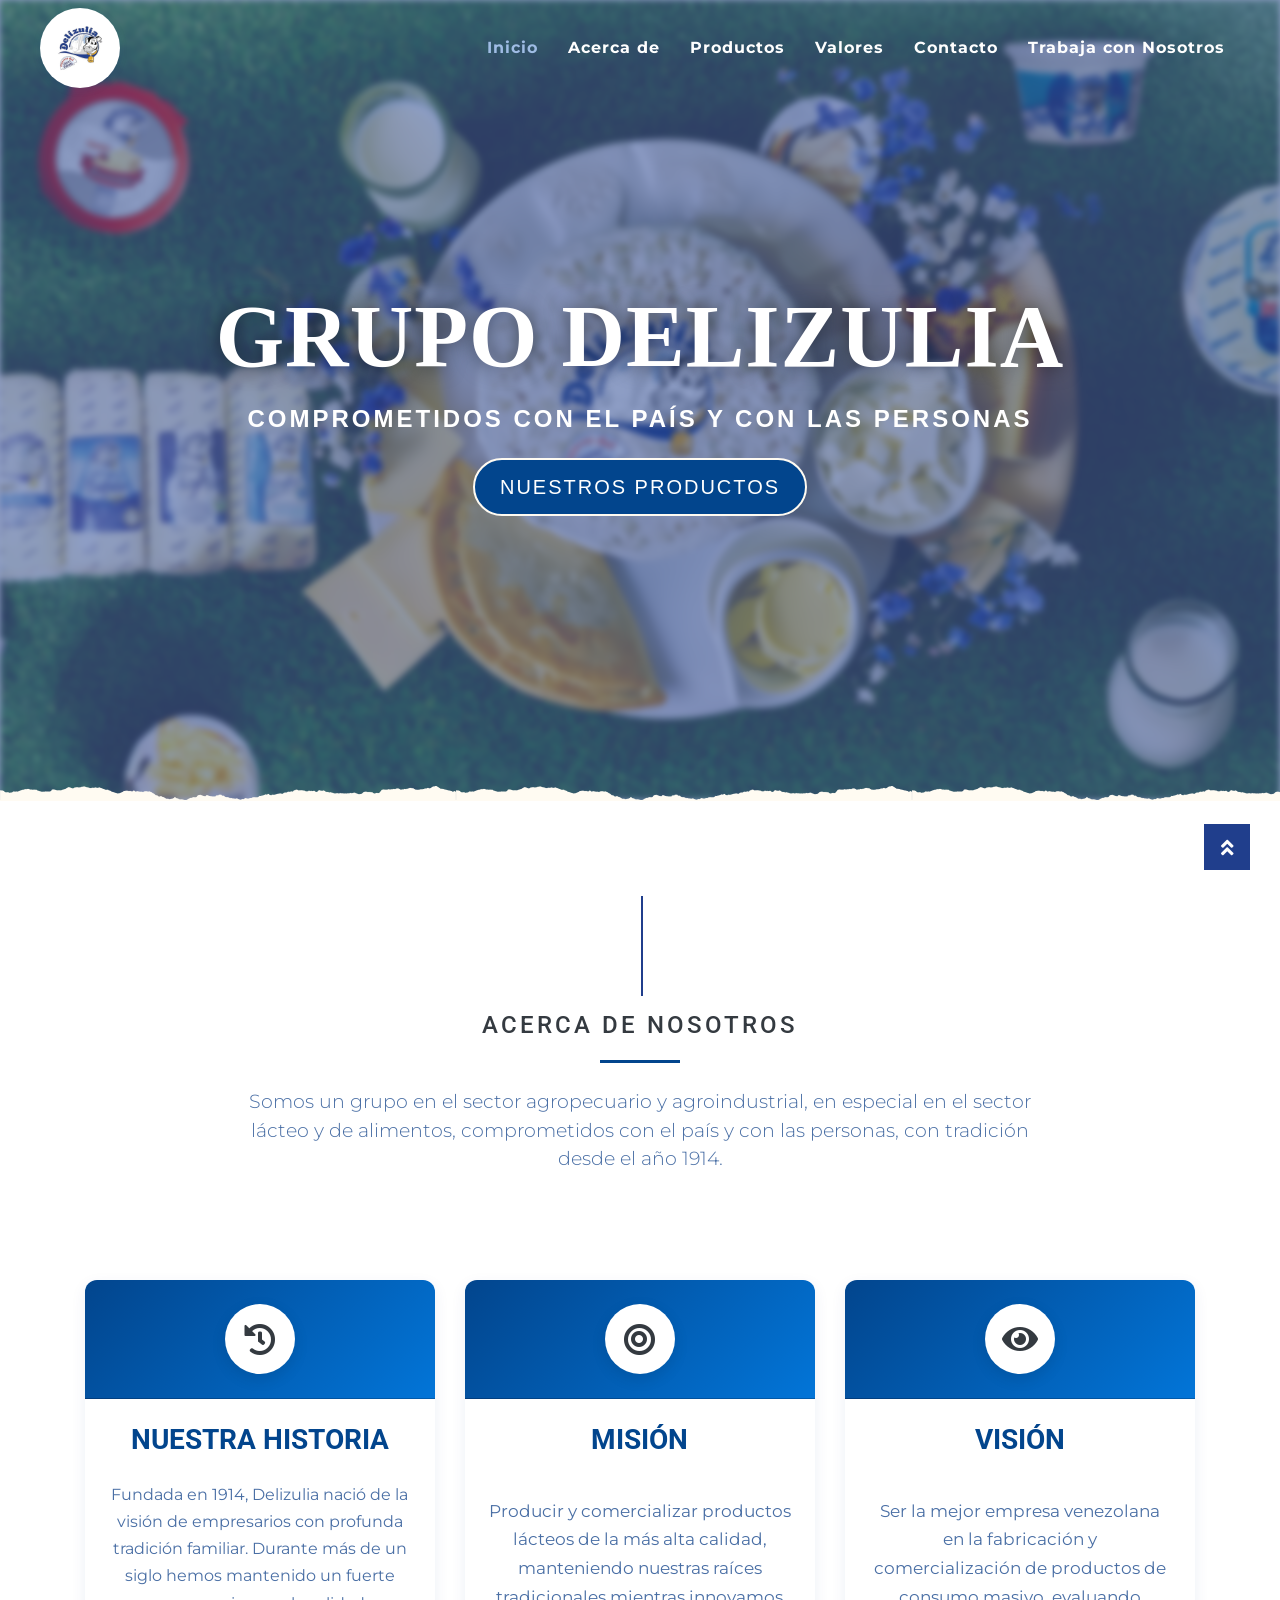
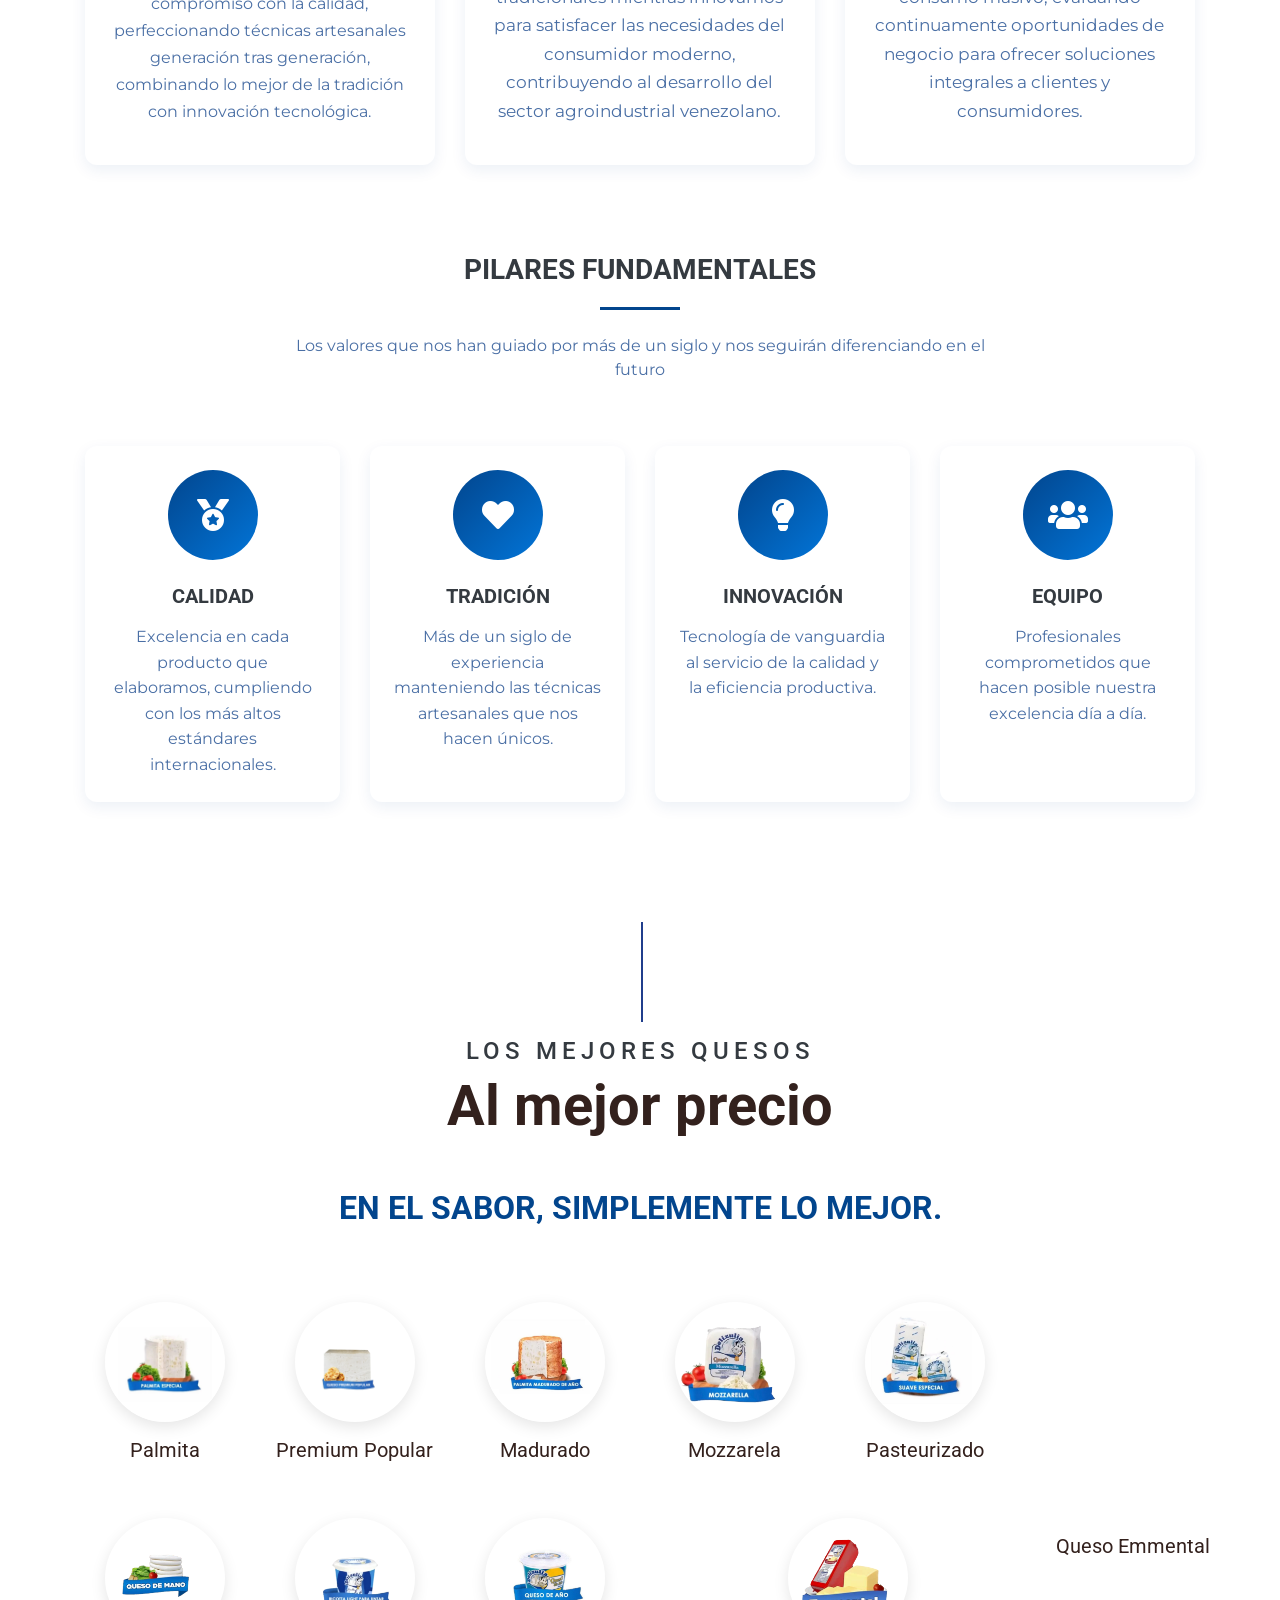
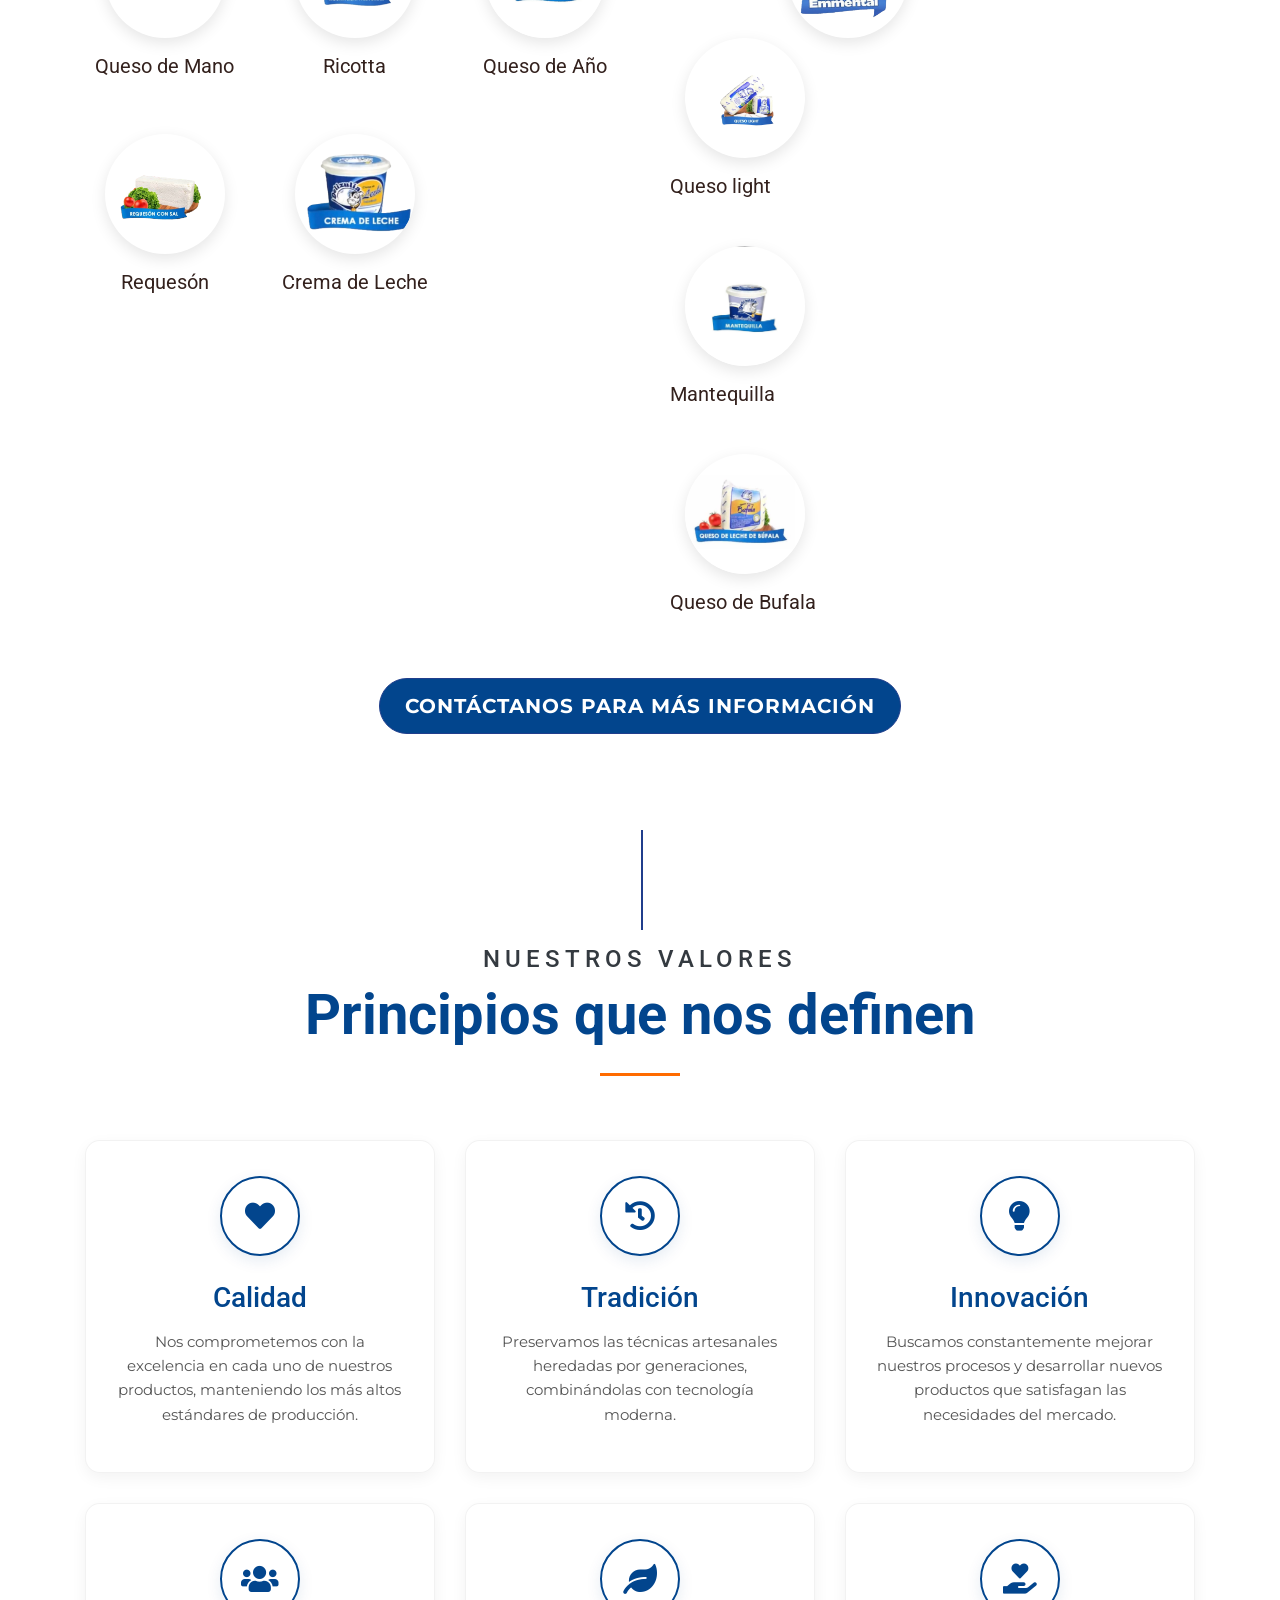
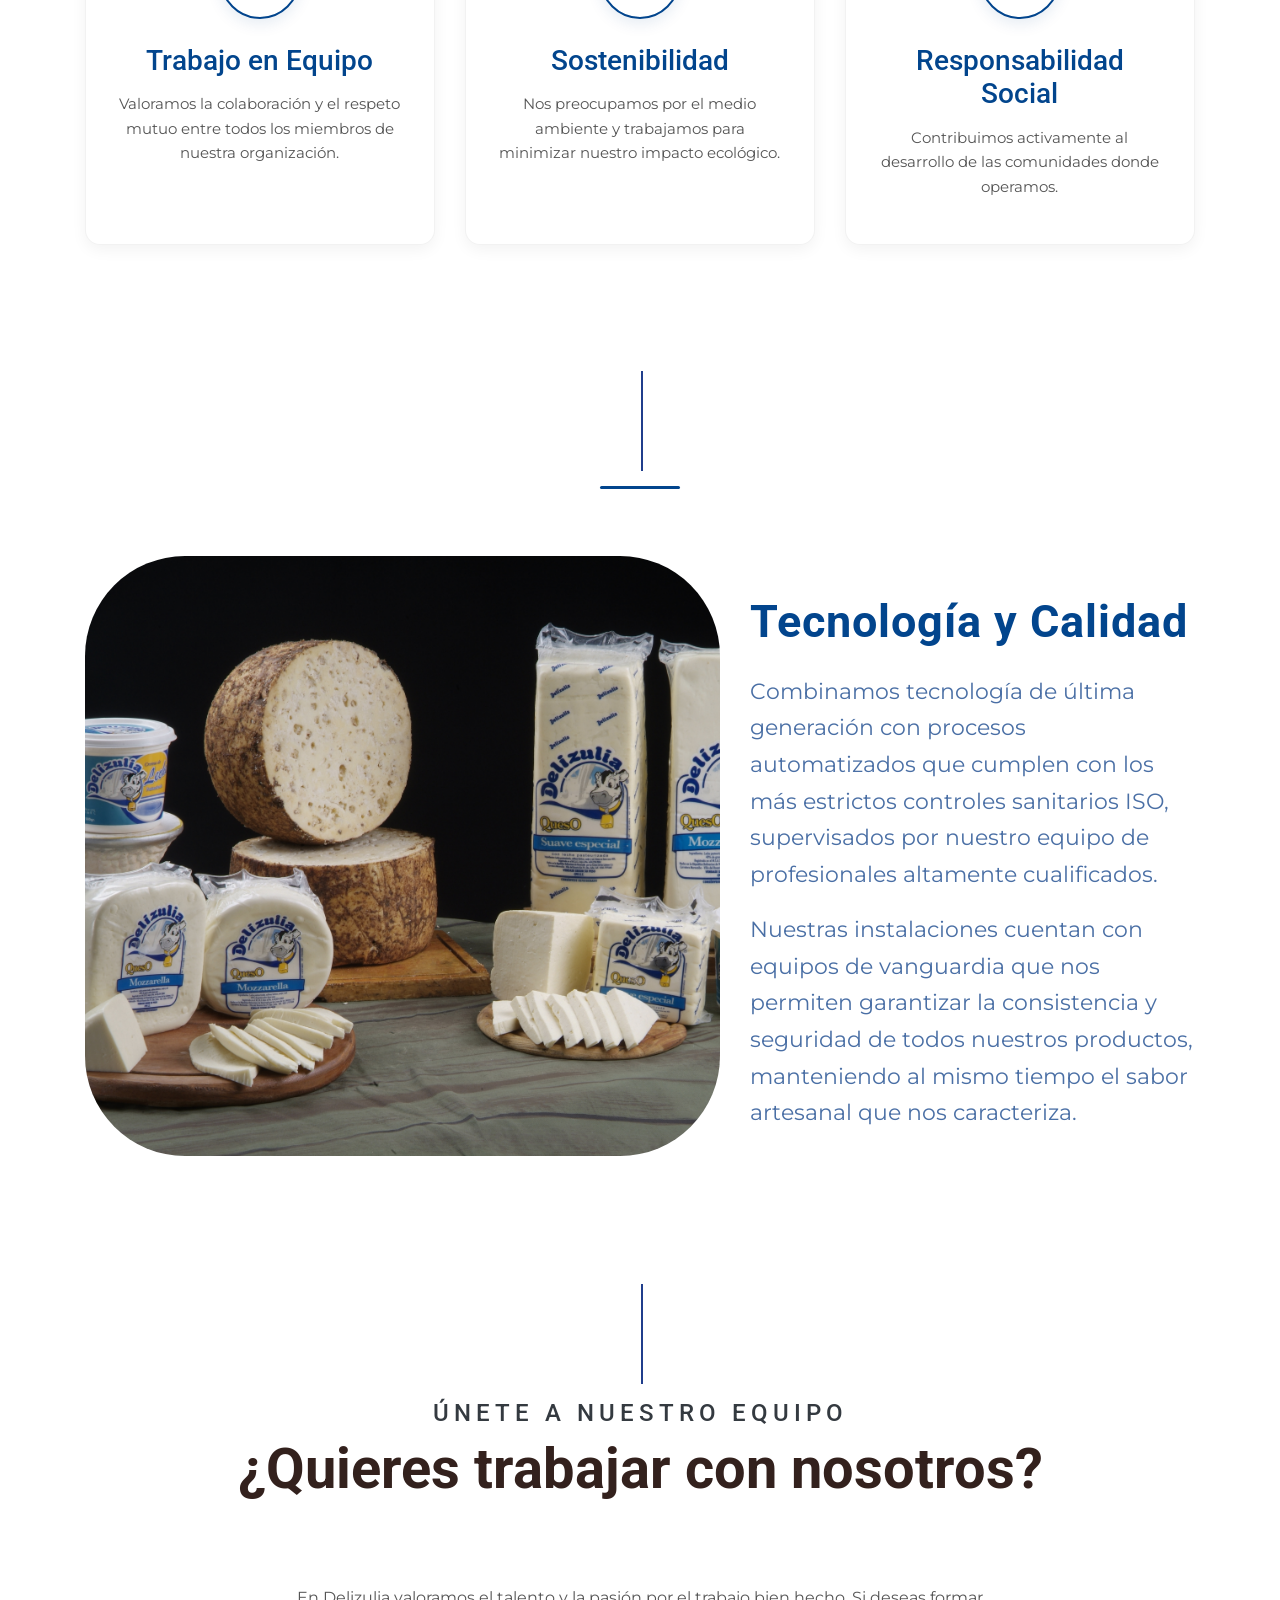
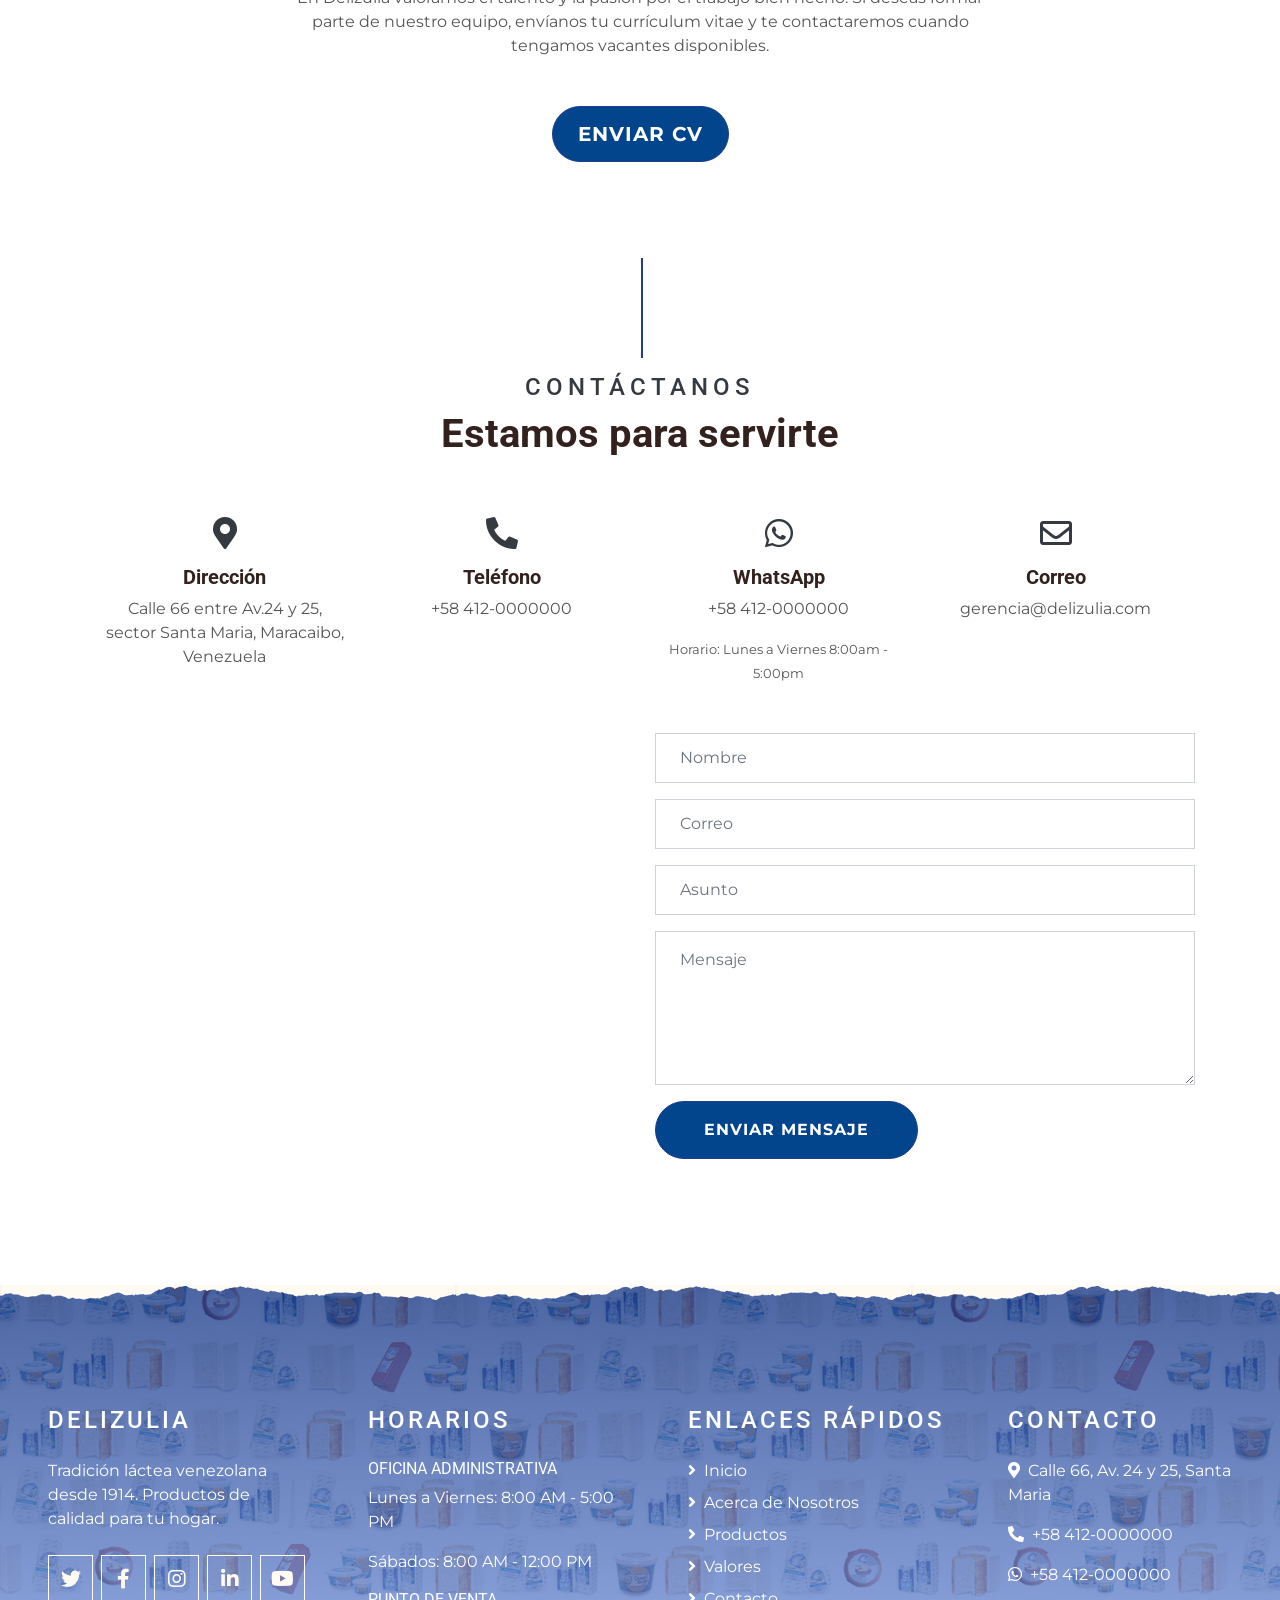
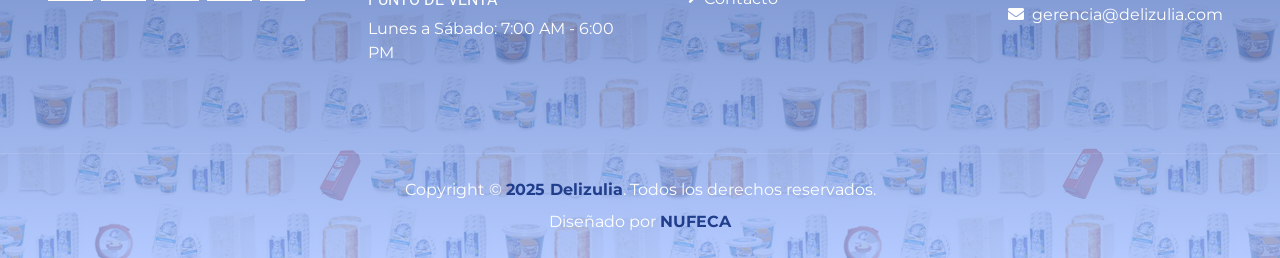
==== index.html @ 1a4e2ecd "cambios" ====
<!DOCTYPE html>
<html lang="es">
<head>
    <meta charset="utf-8">
    <title>DELIZULIA - Productos Lácteos de Calidad</title>
    <meta content="width=device-width, initial-scale=1.0" name="viewport">
    <meta content="Delizulia, productos lácteos, quesos venezolanos, leche, mantequilla" name="keywords">
    <meta content="Delizulia, empresa líder en producción de quesos y productos lácteos en Venezuela desde 1914" name="description">

    <!-- Favicon -->
    <link href="img/favicon.ico" rel="icon">

    <!-- Google Font -->
    <link rel="preconnect" href="https://fonts.gstatic.com">
    <link href="https://fonts.googleapis.com/css2?family=Montserrat:wght@200;400&family=Roboto:wght@400;500;700&display=swap" rel="stylesheet"> 
    <link href="https://fonts.googleapis.com/css2?family=Patua+One&display=swap" rel="stylesheet">

    <!-- Font Awesome -->
    <link href="https://cdnjs.cloudflare.com/ajax/libs/font-awesome/5.10.0/css/all.min.css" rel="stylesheet">

    <!-- Libraries Stylesheet -->
    <link href="lib/owlcarousel/assets/owl.carousel.min.css" rel="stylesheet">
    <link href="lib/tempusdominus/css/tempusdominus-bootstrap-4.min.css" rel="stylesheet" />

    <!-- Customized Bootstrap Stylesheet -->
    <link href="css/style.css" rel="stylesheet">

    <style>
        .img-queso {
            width: 180px;
            height: 180px;
            object-fit: cover;
            border-radius: 10px;
           
            transition: transform 0.3s;
        }
        .img-queso:hover {
            transform: scale(1.05);
        }
        .product-section {
            background-color: #ffff;
            padding: 50px 0;
        }
        .cta-button {
            background-color: #02458d;
            color: white;
            padding: 12px 25px;
            border-radius: 30px;
            font-weight: bold;
            text-transform: uppercase;
            letter-spacing: 1px;
            transition: all 0.3s;
        }
        .cta-button:hover {
            background-color: #03356e;
            transform: translateY(-3px);
            box-shadow: 0 10px 20px rgba(0,0,0,0.1);
            color: white;
        }
                .logo-circle {
            width: 80px;
            height: 80px;
            object-fit: contain;
            border-radius: 50%;
            border: none; /* Sin borde azul */
            background: white;
            box-shadow: 0 2px 8px rgba(2, 69, 141, 0.10);
            padding: 4px;
        }
.product-circle {
    width: 180px;         /* Más grande */
    height: 180px;
    border-radius: 0;     /* Quita el círculo */
    overflow: visible;
    border: none;
    box-shadow: none;     /* Sin sombra */
    background: none;
    transition: transform 0.3s ease;
    display: flex;
    align-items: center;
    justify-content: center;
}

.product-circle img {
    width: 100%;
    height: 100%;
    object-fit: cover;
    border-radius: 0;     /* Quita el círculo */
    box-shadow: none;     /* Sin sombra */
    background: none;
}
        @media (max-width: 768px) {
            .product-circle {
                width: 150px;
                height: 150px;
            }
        }
        /* Centrar y unir los títulos "Calidad" y "Asegurada" */
        .productos-titulos {
            display: flex;
            justify-content: center;
            align-items: center;
            gap: 24px;
            margin-bottom: 40px;
        }
        .productos-titulos h2 {
            margin: 0;
            color: #02458d;
            font-size: 2rem;
            font-weight: 700;
        }
        
        .dynamic-images-container {
            position: relative;
            width: 100%;
            height: 600px;
            margin-bottom: 32px;
        }
        .dynamic-img {
            position: absolute;
            top: 0; 
            left: 0;
            width: 100%;
            height: 100%;
            object-fit: cover;
            opacity: 0;
            transition: opacity 0.7s;
            z-index: 1;
            border-radius: 100px;
        }
        .dynamic-img.active {
            opacity: 1;
            z-index: 2;
        }
        @media (max-width: 1199.98px) {
            .dynamic-images-container {
                height: 420px;
            }
        }
        @media (max-width: 991.98px) {
            .dynamic-images-container {
                height: 300px;
            }
        }
        @media (max-width: 575.98px) {
            .dynamic-images-container {
                height: 170px;
            }
        }
        /* Aumenta el padding de la sección para más presencia visual */
        .tecnologia-calidad-section {
            padding-top: 80px;
            padding-bottom: 80px;
        }
        .tecnologia-calidad-title {
            font-size: 2.8rem;
            color: #02458d;
            font-weight: 800;
            margin-bottom: 18px;
            letter-spacing: 1px;
        }
        .tecnologia-calidad-desc {
            font-size: 1.35rem;
            color: #4a6fa5;
            margin-bottom: 18px;
            line-height: 1.7;
        }
        @media (max-width: 991.98px) {
            .tecnologia-calidad-title {
                font-size: 2rem;
            }
            .tecnologia-calidad-desc {
                font-size: 1.08rem;
            }
        }
        @media (max-width: 575.98px) {
            .tecnologia-calidad-title {
                font-size: 1.3rem;
            }
            .tecnologia-calidad-desc {
                font-size: 0.98rem;
            }
        }
        /* Línea azul vertical decorativa */
        .tecnologia-divider {
            width: 80px;
            height: 3px;
            background: #02458d;
            margin: 0 auto 32px auto;
            border-radius: 2px;
        }
    </style>
</head>

<body>
    <div class="container-fluid p-0 nav-bar">
        <nav class="navbar navbar-expand-lg bg-none navbar-dark py-0">
            <a href="index.html" class="navbar-brand px-lg-4 m-0 py-lg-2">
                <img src="img/logo.webp" alt="Logo de Delizulia" class="logo-circle">
            </a>
            <button type="button" class="navbar-toggler" data-toggle="collapse" data-target="#navbarCollapse">
                <span class="navbar-toggler-icon"></span>
            </button>
            <div class="collapse navbar-collapse justify-content-between" id="navbarCollapse">
                <div class="navbar-nav ml-auto p-4">
                    <a href="#inicio" class="nav-item nav-link active">Inicio</a>
                    <a href="#acerca" class="nav-item nav-link">Acerca de</a>
                    <a href="#productos" class="nav-item nav-link">Productos</a>
                    <a href="#valores" class="nav-item nav-link">Valores</a>
                    <a href="#contacto" class="nav-item nav-link">Contacto</a>
                    <a href="#trabaja" class="nav-item nav-link">Trabaja con Nosotros</a>
                </div>
            </div>
        </nav>
    </div>

    <div class="container-fluid p-0 mb-5" id="inicio">
        <div id="blog-carousel" class="carousel slide overlay-bottom" data-ride="carousel">
            <div class="container-fluid p-0 mb-5">
                <div class="position-relative overflow-hidden" style="height: 800px;">
                    <img class="w-100 h-100" src="img/inicio1.jpg" style="object-fit: cover; filter: blur(3px);">
                    <div class="carousel-caption d-flex flex-column align-items-center justify-content-center h-100">
                        <h1 class="display-1 text-white m-0" style="font-family: 'Cormorant', serif; font-weight: 700; font-size: 5.5rem; letter-spacing: 1px; text-shadow: 0 0 20px rgba(0,0,0,0.5);">GRUPO DELIZULIA</h1>
                        <h2 class="text-white m-0 mt-3" style="font-family: 'Proza Libre', sans-serif; font-weight: 300; font-size: 1.5rem; letter-spacing: 3px;">COMPROMETIDOS CON EL PAÍS Y CON LAS PERSONAS</h2>
                        <a href="#productos" class="btn btn-outline-light btn-lg mt-4 cta-button" style="font-family: 'Proza Libre', sans-serif; font-weight: 500; letter-spacing: 2px; border-width: 2px;">NUESTROS PRODUCTOS</a>
                    </div>
                </div>
            </div>          
        </div>
    </div>

    <div class="container-fluid py-5" id="acerca" style="background-color: #ffff;">
        <div class="container">
            <div class="section-title">
                <h4 class="text-primary text-uppercase mb-3" style="letter-spacing: 3px; font-weight: 700;">ACERCA DE NOSOTROS</h4>
                <div class="divider mb-4 mx-auto" style="width: 80px; height: 3px; background: #02458d;"></div>
                <p class="text-center lead mx-auto mb-5" style="max-width: 800px; font-size: 1.2rem; color: #4a6fa5;">Somos un grupo en el sector agropecuario y agroindustrial, en especial en el sector lácteo y de alimentos, comprometidos con el país y con las personas, con tradición desde el año 1914.</p>
            </div>
            
            <div class="row mt-4">
                <div class="col-lg-4 mb-4 d-flex">
                    <div class="card w-100 border-0 h-100" style="border-radius: 12px; background: white; box-shadow: 0 5px 15px rgba(2, 69, 141, 0.08);">
                        <div class="card-header bg-primary-gradient text-white py-4" style="border-radius: 12px 12px 0 0;">
                            <div class="icon-box bg-white text-primary rounded-circle mx-auto" style="width: 70px; height: 70px; display: flex; align-items: center; justify-content: center; box-shadow: 0 5px 15px rgba(0,0,0,0.1);">
                                <i class="fas fa-history fa-2x"></i>
                            </div>
                        </div>
                        <div class="card-body p-4 d-flex flex-column">
                            <h3 class="mb-4 text-center font-weight-bold" style="color:#02458d;">NUESTRA HISTORIA</h3>
                            <div class="flex-grow-1">
                                <p class="text-center" style="color: #4a6fa5; line-height: 1.7;">Fundada en 1914, Delizulia nació de la visión de empresarios con profunda tradición familiar. Durante más de un siglo hemos mantenido un fuerte compromiso con la calidad, perfeccionando técnicas artesanales generación tras generación, combinando lo mejor de la tradición con innovación tecnológica.</p>
                            </div>
                        </div>
                    </div>
                </div>

                <div class="col-lg-4 mb-4 d-flex">
                    <div class="card w-100 border-0 h-100" style="border-radius: 12px; background: white; box-shadow: 0 5px 15px rgba(2, 69, 141, 0.08);">
                        <div class="card-header bg-primary-gradient text-white py-4" style="border-radius: 12px 12px 0 0;">
                            <div class="icon-box bg-white text-primary rounded-circle mx-auto" style="width: 70px; height: 70px; display: flex; align-items: center; justify-content: center; box-shadow: 0 5px 15px rgba(0,0,0,0.1);">
                                <i class="fas fa-bullseye fa-2x"></i>
                            </div>
                        </div>
                        <div class="card-body p-4 d-flex flex-column">
                            <h3 class="mb-4 text-center font-weight-bold" style="color:#02458d;">MISIÓN</h3>
                            <div class="flex-grow-1 d-flex align-items-center">
                                <div>
                                    <p class="text-center mb-0" style="color: #4a6fa5; line-height: 1.7; font-size: 1.05rem;">Producir y comercializar productos lácteos de la más alta calidad, manteniendo nuestras raíces tradicionales mientras innovamos para satisfacer las necesidades del consumidor moderno, contribuyendo al desarrollo del sector agroindustrial venezolano.</p>
                                </div>
                            </div>
                        </div>
                    </div>
                </div>

                <div class="col-lg-4 mb-4 d-flex">
                    <div class="card w-100 border-0 h-100" style="border-radius: 12px; background: white; box-shadow: 0 5px 15px rgba(2, 69, 141, 0.08);">
                        <div class="card-header bg-primary-gradient text-white py-4" style="border-radius: 12px 12px 0 0;">
                            <div class="icon-box bg-white text-primary rounded-circle mx-auto" style="width: 70px; height: 70px; display: flex; align-items: center; justify-content: center; box-shadow: 0 5px 15px rgba(0,0,0,0.1);">
                                <i class="fas fa-eye fa-2x"></i>
                            </div>
                        </div>
                        <div class="card-body p-4 d-flex flex-column">
                            <h3 class="mb-4 text-center font-weight-bold" style="color:#02458d;">VISIÓN</h3>
                            <div class="flex-grow-1 d-flex align-items-center">
                                <div>
                                    <p class="text-center mb-0" style="color: #4a6fa5; line-height: 1.7; font-size: 1.05rem;">Ser la mejor empresa venezolana en la fabricación y comercialización de productos de consumo masivo, evaluando continuamente oportunidades de negocio para ofrecer soluciones integrales a clientes y consumidores.</p>
                                </div>
                            </div>
                        </div>
                    </div>
                </div>
            </div>

            <div class="row mt-5 pt-3">
                <div class="col-12 text-center mb-5">
                    <h3 class="text-primary font-weight-bold mb-3">PILARES FUNDAMENTALES</h3>
                    <div class="divider mb-4 mx-auto" style="width: 80px; height: 3px; background: #02458d;"></div>
                    <p class="text-blue mx-auto" style="max-width: 700px; color: #4a6fa5;">Los valores que nos han guiado por más de un siglo y nos seguirán diferenciando en el futuro</p>
                </div>
                <div class="col-lg-3 col-md-6 mb-4 d-flex">
                    <div class="card w-100 border-0 p-4 text-center h-100 hover-transform" style="border-radius: 12px; background: white; box-shadow: 0 5px 15px rgba(2, 69, 141, 0.08);">
                        <div class="icon-box bg-primary-gradient text-white rounded-circle mx-auto mb-4" style="width: 90px; height: 90px; display: flex; align-items: center; justify-content: center; transition: all 0.4s;">
                            <i class="fas fa-medal fa-2x"></i>
                        </div>
                        <h5 class="text-primary font-weight-bold mb-3">CALIDAD</h5>
                        <p class="text-blue mb-0" style="line-height: 1.6; color: #4a6fa5;">Excelencia en cada producto que elaboramos, cumpliendo con los más altos estándares internacionales.</p>
                    </div>
                </div>
                <div class="col-lg-3 col-md-6 mb-4 d-flex">
                    <div class="card w-100 border-0 p-4 text-center h-100 hover-transform" style="border-radius: 12px; background: white; box-shadow: 0 5px 15px rgba(2, 69, 141, 0.08);">
                        <div class="icon-box bg-primary-gradient text-white rounded-circle mx-auto mb-4" style="width: 90px; height: 90px; display: flex; align-items: center; justify-content: center; transition: all 0.4s;">
                            <i class="fas fa-heart fa-2x"></i>
                        </div>
                        <h5 class="text-primary font-weight-bold mb-3">TRADICIÓN</h5>
                        <p class="text-blue mb-0" style="line-height: 1.6; color: #4a6fa5;">Más de un siglo de experiencia manteniendo las técnicas artesanales que nos hacen únicos.</p>
                    </div>
                </div>
                <div class="col-lg-3 col-md-6 mb-4 d-flex">
                    <div class="card w-100 border-0 p-4 text-center h-100 hover-transform" style="border-radius: 12px; background: white; box-shadow: 0 5px 15px rgba(2, 69, 141, 0.08);">
                        <div class="icon-box bg-primary-gradient text-white rounded-circle mx-auto mb-4" style="width: 90px; height: 90px; display: flex; align-items: center; justify-content: center; transition: all 0.4s;">
                            <i class="fas fa-lightbulb fa-2x"></i>
                        </div>
                        <h5 class="text-primary font-weight-bold mb-3">INNOVACIÓN</h5>
                        <p class="text-blue mb-0" style="line-height: 1.6; color: #4a6fa5;">Tecnología de vanguardia al servicio de la calidad y la eficiencia productiva.</p>
                    </div>
                </div>
                <div class="col-lg-3 col-md-6 mb-4 d-flex">
                    <div class="card w-100 border-0 p-4 text-center h-100 hover-transform" style="border-radius: 12px; background: white; box-shadow: 0 5px 15px rgba(2, 69, 141, 0.08);">
                        <div class="icon-box bg-primary-gradient text-white rounded-circle mx-auto mb-4" style="width: 90px; height: 90px; display: flex; align-items: center; justify-content: center; transition: all 0.4s;">
                            <i class="fas fa-users fa-2x"></i>
                        </div>
                        <h5 class="text-primary font-weight-bold mb-3">EQUIPO</h5>
                        <p class="text-blue mb-0" style="line-height: 1.6; color: #4a6fa5;">Profesionales comprometidos que hacen posible nuestra excelencia día a día.</p>
                    </div>
                </div>
            </div>
        </div>
    </div>

    <style>
        .bg-primary-gradient {
            background: linear-gradient(135deg, #02458d, #0275d8);
        }
        .hover-transform {
            transition: all 0.3s ease;
        }
        .hover-transform:hover {
            transform: translateY(-10px);
            box-shadow: 0 15px 30px rgba(2, 69, 141, 0.15) !important;
        }
        .hover-transform:hover .icon-box {
            transform: scale(1.1);
            box-shadow: 0 10px 25px rgba(2, 69, 141, 0.3);
        }
        .text-blue {
            color: #4a6fa5;
        }
    </style>

    <div class="container-fluid product-section py-5" id="productos">
        <div class="container">
            <div class="section-title text-center">
                <h4 class="text-primary text-uppercase" style="letter-spacing: 5px;">Los mejores quesos</h4>
                <h1 class="display-4 mb-5">Al mejor precio</h1>
                                    <div class="productos-titulos">
                        <h2 style="color: #02458d;">EN EL SABOR, SIMPLEMENTE LO MEJOR.</h2>
                    
                    </div>
            </div>
            
            <div class="row">
    <div class="col-lg-6">
        <div class="row text-center">
            <div class="col-6 col-md-4 mb-5">
                <div class="product-circle mx-auto">
                    <img class="img-fluid rounded-circle" src="img/palmitae.jpg" alt="Queso Palmita" onclick="showDescription('Palmita', 'Descripción del Queso Palmita.', 'img/PALMITA.jpg')">
                </div>
                <h5 class="mt-3">Palmita</h5>
            </div>
            <div class="col-6 col-md-4 mb-5">
                <div class="product-circle mx-auto">
                    <img class="img-fluid rounded-circle" src="img/PREMIUM POPULAR.png" alt="Queso Premium Popular" onclick="showDescription('Premium Popular', 'Un queso de alta calidad con un sabor único.', 'img/PREMIUM POLULAR.jpg')">
                </div>
                <h5 class="mt-3">Premium Popular</h5>
            </div>
            <div class="col-6 col-md-4 mb-5">
                <div class="product-circle mx-auto">
                    <img class="img-fluid rounded-circle" src="img/almitamc.jpg" alt="Madurado cuadrado/redondo" onclick="showDescription('Madurado', 'Descripción del Queso Madurado.', 'img/palmitam.jpg')">
                </div>
                <h5 class="mt-3">Madurado</h5>
            </div>
            <div class="col-6 col-md-4 mb-5">
                <div class="product-circle mx-auto">
                    <img class="img-fluid rounded-circle" src="img/QUESO DE MANO.png" alt="Queso de Mano" onclick="showDescription('Queso de Mano', 'Descripción del Queso de Mano.', 'img/QUESO DE MANO.JPG')">
                </div>
                <h5 class="mt-3">Queso de Mano</h5>
            </div>
            <div class="col-6 col-md-4 mb-5">
                <div class="product-circle mx-auto">
                    <img class="img-fluid rounded-circle" src="img/RICOTTA.png" alt="Ricotta" onclick="showDescription('Ricotta', 'Descripción de la Ricotta.', 'img/ricotta.jpg')">
                </div>
                <h5 class="mt-3">Ricotta</h5>
            </div>
            <div class="col-6 col-md-4 mb-5">
                <div class="product-circle mx-auto">
                    <img class="img-fluid rounded-circle" src="img/anio.jpg" alt="Queso de Año" onclick="showDescription('Queso de Año', 'Descripción del Queso de Año.', 'img/QUESO DE ANIO.JPG')">
                </div>
                <h5 class="mt-3">Queso de Año</h5>
            </div>
            <!-- Producto adicional 1 -->
            <div class="col-6 col-md-4 mb-5">
                <div class="product-circle mx-auto">
                    <img class="img-fluid rounded-circle" src="img/REQUESON.png" alt="Queso Requesón" onclick="showDescription('Requesón', 'Descripción del Requesón.', 'img/REQUESON.jpg')">
                </div>
                <h5 class="mt-3">Requesón</h5>
            </div>
            <!-- Producto adicional 2 -->
            <div class="col-6 col-md-4 mb-5">
                <div class="product-circle mx-auto">
                    <img class="img-fluid rounded-circle" src="img/CREMA DE LECHE.png" alt="Crema de Leche" onclick="showDescription('Crema de Leche', 'Descripción de la Crema de Leche.', 'img/CREMA DE LECHE.jpg')">
                </div>
                <h5 class="mt-3">Crema de Leche</h5>
            </div>
        </div>
    </div>
    
    <div class="col-lg-6">
        <div class="row text-center">
            <div class="col-6 col-md-4 mb-5">
                <div class="product-circle mx-auto">
                    <img class="img-fluid rounded-circle" src="img/MOZZARELLA.png" alt="Mozzarela" onclick="showDescription('Mozzarela', 'Descripción de la Mozzarela.', 'img/barras.jpg')">
                </div>
                <h5 class="mt-3">Mozzarela</h5>
            </div>
            <div class="col-6 col-md-4 mb-5">
                <div class="product-circle mx-auto">
                    <img class ="img-fluid rounded-circle" src="img/suave.jpg" alt="Pasteurizado suave especial" onclick="showDescription('Pasteurizado', 'Descripción del Queso Pasteurizado.', 'img/barras.jpg')">
                </div>
                <h5 class="mt-3">Pasteurizado</h5>
            </div>
            <div class="col-6 col-md-4 mb-5"></div>
                <div class="product-circle mx-auto">
                    <img class="img-fluid rounded-circle" src="img/EMMENTAL.png" alt="Queso Emmental" onclick="showDescription('Queso Emmental', 'Descripción del Queso Emmental.', 'img/EMMENTAL.JPG')">
                </div>
                <h5 class="mt-3">Queso Emmental</h5>
            </div>
            <div class="col-6 col-md-4 mb-5">
                <div class="product-circle mx-auto">
                    <img class="img-fluid rounded-circle" src="img/QUESO LIGHT.png" alt="Queso light" onclick="showDescription('Queso light', 'Descripción del Queso light.', 'img/LIGHT.jpg')">
                </div>
                <h5 class="mt-3">Queso light</h5>
            </div>
            <div class="col-6 col-md-4 mb-5">
                <div class="product-circle mx-auto">
                    <img class="img-fluid rounded-circle" src="img/mantequilla.jpg" alt="Mantequilla" onclick="showDescription('Mantequilla', 'Descripción de la Mantequilla.', 'img/MANTEQUILLA-2.JPG')">
                </div>
                <h5 class="mt-3">Mantequilla</h5>
            </div>
            <div class="col-6 col-md-4 mb-5">
                <div class="product-circle mx-auto">
                    <img class="img-fluid rounded-circle" src="img/bufala.jpg" alt="Queso de Bufala" onclick="showDescription('Queso de Bufala', 'Descripción del Queso de Bufala.', 'img/barras.jpg')">
                </div>
                <h5 class="mt-3">Queso de Bufala</h5>
            </div>
        </div>
    </div>
</div>
            
            <div class="text-center mt-3">
                <a href="#contacto" class="btn btn-primary btn-lg cta-button">Contáctanos para más información</a>
            </div>
        </div>
    </div>

    <style>
        .product-circle {
            width: 120px;
            height: 120px;
            border-radius: 50%;
            overflow: hidden;
            border: none; /* Sin borde azul */
            transition: all 0.3s ease;
            box-shadow: 0 5px 15px rgba(0,0,0,0.1);
        }
        
        .product-circle:hover {
            transform: scale(1.05);
            box-shadow: 0 8px 20px rgba(0,0,0,0.15);
            border-color: #ff6b00;
        }
        
        .product-circle img {
            width: 100%;
            height: 100%;
            object-fit: cover;
        }
        
        @media (max-width: 768px) {
            .product-circle {
                width: 100px;
                height: 100px;
            }
        }
    </style>

    <div class="container-fluid values-section py-5" id="valores">
        <div class="container">
            <div class="section-title text-center mb-5 pb-3">
                <h4 class="text-primary text-uppercase" style="letter-spacing: 5px;">Nuestros Valores</h4>
                <h1 class="display-4 mb-4" style="color: #02458d;">Principios que nos definen</h1>
                <div class="divider mx-auto"></div>
            </div>
            
            <div class="row gy-5"> 
                <div class="col-md-6 col-lg-4">
                    <div class="value-card mb-4"> 
                        <div class="value-icon">
                            <i class="fas fa-heart"></i>
                        </div>
                        <h3>Calidad</h3>
                        <p>Nos comprometemos con la excelencia en cada uno de nuestros productos, manteniendo los más altos estándares de producción.</p>
                    </div>
                </div>

                <div class="col-md-6 col-lg-4">
                    <div class="value-card mb-4">
                        <div class="value-icon">
                            <i class="fas fa-history"></i>
                        </div>
                        <h3>Tradición</h3>
                        <p>Preservamos las técnicas artesanales heredadas por generaciones, combinándolas con tecnología moderna.</p>
                    </div>
                </div>

                <div class="col-md-6 col-lg-4">
                    <div class="value-card mb-4">
                        <div class="value-icon">
                            <i class="fas fa-lightbulb"></i>
                        </div>
                        <h3>Innovación</h3>
                        <p>Buscamos constantemente mejorar nuestros procesos y desarrollar nuevos productos que satisfagan las necesidades del mercado.</p>
                    </div>
                </div>

                <div class="col-md-6 col-lg-4">
                    <div class="value-card mb-4">
                        <div class="value-icon">
                            <i class="fas fa-users"></i>
                        </div>
                        <h3>Trabajo en Equipo</h3>
                        <p>Valoramos la colaboración y el respeto mutuo entre todos los miembros de nuestra organización.</p>
                    </div>
                </div>

                <div class="col-md-6 col-lg-4">
                    <div class="value-card mb-4">
                        <div class="value-icon">
                            <i class="fas fa-leaf"></i>
                        </div>
                        <h3>Sostenibilidad</h3>
                        <p>Nos preocupamos por el medio ambiente y trabajamos para minimizar nuestro impacto ecológico.</p>
                    </div>
                </div>

                <div class="col-md-6 col-lg-4">
                    <div class="value-card mb-4">
                        <div class="value-icon">
                            <i class="fas fa-hand-holding-heart"></i>
                        </div>
                        <h3>Responsabilidad Social</h3>
                        <p>Contribuimos activamente al desarrollo de las comunidades donde operamos.</p>
                    </div>
                </div>
            </div>
        </div>
    </div>

    <style>
        .values-section {
            background-color: #ffff;
            position: relative;
        }
        
        .divider {
            width: 80px;
            height: 3px;
            background: #ff6b00;
            margin-top: 20px;
        }
        
        .value-card {
            background: white;
            border-radius: 15px;
            padding: 35px 30px;
            transition: all 0.4s ease;
            box-shadow: 0 5px 15px rgba(0, 0, 0, 0.05);
            position: relative;
            overflow: hidden;
            text-align: center;
            margin-bottom: 30px;
            border: 1px solid rgba(0,0,0,0.05);
            height: calc(100% - 30px);
        }
        
        .value-card:hover {
            transform: translateY(-5px);
            box-shadow: 0 10px 25px rgba(0, 0, 0, 0.1);
        }
        
        .value-card::after {
            content: '';
            position: absolute;
            bottom: 0;
            left: 50%;
            transform: translateX(-50%);
            width: 60px;
            height: 3px;
            background: #ff6b00;
            transition: all 0.3s ease;
            opacity: 0;
        }
        
        .value-card:hover::after {
            opacity: 1;
            width: 100px;
        }
        
        .value-icon {
            width: 80px;
            height: 80px;
            margin: 0 auto 25px;
            display: flex;
            align-items: center;
            justify-content: center;
            background: white;
            color: #02458d;
            border-radius: 50%;
            font-size: 30px;
            transition: all 0.3s ease;
            border: 2px solid #02458d;
            box-shadow: 0 5px 15px rgba(2, 69, 141, 0.1);
        }
        
        .value-card:hover .value-icon {
            transform: scale(1.1);
            background: #02458d;
            color: white;
            border-color: #02458d;
        }
        
        .value-card h3 {
            color: #02458d;
            margin-bottom: 15px;
            font-weight: 600;
        }
        
        .value-card p {
            color: #555;
            line-height: 1.6;
            font-size: 0.95rem;
        }
        
        @media (max-width: 768px) {
            .value-card {
                padding: 30px 20px;
                margin-bottom: 25px; 
            }
            
            .value-icon {
                width: 70px;
                height: 70px;
                font-size: 25px;
                margin-bottom: 20px;
            }
        }
    </style>

    <div class="container-fluid py-5 tecnologia-calidad-section">
        <div class="container">
            <div class="section-title text-center">
                <div class="tecnologia-divider"></div>
            </div>
            <div class="row align-items-center">
                <div class="col-lg-7 mb-4 mb-lg-0">
                    <!-- Carrusel de imágenes dinámicas -->
                    <div class="dynamic-images-container">
                        <img src="img/senoras.png" alt="Procesos automatizados" class="img-fluid dynamic-img active">
                        <img src="img/quesos0050.JPG" alt="Quesos varios" class="img-fluid dynamic-img">
                        <img src="img/barras.jpg" alt="camiones" class="img-fluid dynamic-img">
                    </div>
                </div>
                <div class="col-lg-5 py-5 py-lg-0">
                    <h2 class="mb-4 tecnologia-calidad-title">Tecnología y Calidad</h2>
                    <p class="tecnologia-calidad-desc">Combinamos tecnología de última generación con procesos automatizados que cumplen con los más estrictos controles sanitarios ISO, supervisados por nuestro equipo de profesionales altamente cualificados.</p>
                    <p class="tecnologia-calidad-desc">Nuestras instalaciones cuentan con equipos de vanguardia que nos permiten garantizar la consistencia y seguridad de todos nuestros productos, manteniendo al mismo tiempo el sabor artesanal que nos caracteriza.</p>
                
                </div>
            </div>
        </div>
    </div>

    <div class="container-fluid bg-light py-5" id="trabaja">
        <div class="container">
            <div class="section-title text-center">
                <h4 class="text-primary text-uppercase" style="letter-spacing: 5px;">Únete a nuestro equipo</h4>
                <h1 class="display-4 mb-5">¿Quieres trabajar con nosotros?</h1>
            </div>
            <div class="row justify-content-center">
                <div class="col-lg-8 text-center">
                    <p class="mb-5">En Delizulia valoramos el talento y la pasión por el trabajo bien hecho. Si deseas formar parte de nuestro equipo, envíanos tu currículum vitae y te contactaremos cuando tengamos vacantes disponibles.</p>
                    <a href="mailto:rrhh@delizulia.com?subject=Postulación de Trabajo" class="btn btn-primary btn-lg cta-button">Enviar CV</a>
                </div>
            </div>
        </div>
    </div>

    <div class="container-fluid pt-5" id="contacto">
        <div class="container">
            <div class="section-title">
                <h4 class="text-primary text-uppercase" style="letter-spacing: 5px;">Contáctanos</h4>
                <h1 class="mb-4">Estamos para servirte</h1>
            </div>
            <div class="row px-3 pb-4">
                <div class="col-md-3 col-6 text-center mb-4">
                    <i class="fa fa-2x fa-map-marker-alt mb-3 text-primary"></i>
                    <h5 class="font-weight-bold">Dirección</h5>
                    <p>Calle 66 entre Av.24 y 25, sector Santa Maria, Maracaibo, Venezuela</p>
                </div>
                <div class="col-md-3 col-6 text-center mb-4">
                    <i class="fa fa-2x fa-phone-alt mb-3 text-primary"></i>
                    <h5 class="font-weight-bold">Teléfono</h5>
                    <p>+58 412-0000000</p>
                </div>
                <div class="col-md-3 col-6 text-center mb-4">
                    <i class="fab fa-2x fa-whatsapp mb-3 text-primary"></i>
                    <h5 class="font-weight-bold">WhatsApp</h5>
                    <p>+58 412-0000000</p>
                    <small>Horario: Lunes a Viernes 8:00am - 5:00pm</small>
                </div>
                <div class="col-md-3 col-6 text-center mb-4">
                    <i class="far fa-2x fa-envelope mb-3 text-primary"></i>
                    <h5 class="font-weight-bold">Correo</h5>
                    <p>gerencia@delizulia.com</p>
                </div>
            </div>
            <div class="row">
                <div class="col-md-6 pb-5">
                    <iframe src="https://www.google.com/maps/embed?pb=!1m18!1m12!1m3!1d3923.234258840208!2d-71.6353387!3d10.6640599!2m3!1f0!2f0!3f0!3m2!1i1024!2i768!4f13.1!3m3!1m2!1s0x8e8998e3c5a08a3b%3A0x1d1c1b1b1b1b1b1b!2sDelizulia!5e0!3m2!1ses!2sve!4v1620000000000!5m2!1ses!2sve" width="100%" height="450" style="border:0;" allowfullscreen="" loading="lazy"></iframe>
                </div>
                <div class="col-md-6 pb-5">
                    <div class="contact-form">
                        <div id="success"></div>
                        <form name="sentMessage" id="contactForm" novalidate="novalidate">
                            <div class="form-group">
                                <input type="text" class="form-control bg-transparent p-4" id="name" placeholder="Nombre" required="required" />
                                <p class="help-block text-danger"></p>
                            </div>
                            <div class="form-group">
                                <input type="email" class="form-control bg-transparent p-4" id="email" placeholder="Correo" required="required" />
                                <p class="help-block text-danger"></p>
                            </div>
                            <div class="form-group">
                                <input type="text" class="form-control bg-transparent p-4" id="subject" placeholder="Asunto" required="required" />
                                <p class="help-block text-danger"></p>
                            </div>
                            <div class="form-group">
                                <textarea class="form-control bg-transparent py-3 px-4" rows="5" id="message" placeholder="Mensaje" required="required"></textarea>
                                <p class="help-block text-danger"></p>
                            </div>
                            <div>
                                <button class="btn btn-primary font-weight-bold py-3 px-5 cta-button" type="submit">Enviar Mensaje</button>
                            </div>
                        </form>
                    </div>
                </div>
            </div>
        </div>
    </div>

    <div class="container-fluid footer text-white mt-5 pt-5 px-0 position-relative overlay-top" id="footer">
        <div class="row mx-0 pt-5 mt-4">
            <div class="col-lg-3 col-md-6 mb-5 pl-5">
                <h4 class="text-white text-uppercase mb-4" style="letter-spacing: 3px;">Delizulia</h4>
                <p>Tradición láctea venezolana desde 1914. Productos de calidad para tu hogar.</p>
                <div class="d-flex justify-content-start mt-4">
                    <a class="btn btn-lg btn-outline-light btn-lg-square mr-2" href="https://twitter.com/delizulia"><i class="fab fa-twitter"></i></a>
                    <a class="btn btn-lg btn-outline-light btn-lg-square mr-2" href="https://facebook.com/DELIZULIA"><i class="fab fa-facebook-f"></i></a>
                    <a class="btn btn-lg btn-outline-light btn-lg-square mr-2" href="https://instagram.com/delizulia"><i class="fab fa-instagram"></i></a>
                    <a class="btn btn-lg btn-outline-light btn-lg-square mr-2" href="https://linkedin.com/company/delizulia"><i class="fab fa-linkedin-in"></i></a>
                    <a class="btn btn-lg btn-outline-light btn-lg-square" href="https://youtube.com/delizulia"><i class="fab fa-youtube"></i></a>
                </div>
            </div>
            <div class="col-lg-3 col-md-6 mb-5 pl-5">
                <h4 class="text-white text-uppercase mb-4" style="letter-spacing: 3px;">Horarios</h4>
                <div>
                    <h6 class="text-white text-uppercase">Oficina Administrativa</h6>
                    <p>Lunes a Viernes: 8:00 AM - 5:00 PM</p>
                    <p>Sábados: 8:00 AM - 12:00 PM</p>
                </div>
                <div class="mt-3">
                    <h6 class="text-white text-uppercase">Punto de Venta</h6>
                    <p>Lunes a Sábado: 7:00 AM - 6:00 PM</p>
                </div>
            </div>
            <div class="col-lg-3 col-md-6 mb-5 pl-5">
                <h4 class="text-white text-uppercase mb-4" style="letter-spacing: 3px;">Enlaces Rápidos</h4>
                <div class="d-flex flex-column justify-content-start">
                    <a class="text-white mb-2" href="#inicio"><i class="fa fa-angle-right mr-2"></i>Inicio</a>
                    <a class="text-white mb-2" href="#acerca"><i class="fa fa-angle-right mr-2"></i>Acerca de Nosotros</a>
                    <a class="text-white mb-2" href="#productos"><i class="fa fa-angle-right mr-2"></i>Productos</a>
                    <a class="text-white mb-2" href="#valores"><i class="fa fa-angle-right mr-2"></i>Valores</a>
                    <a class="text-white" href="#contacto"><i class="fa fa-angle-right mr-2"></i>Contacto</a>
                </div>
            </div>
            <div class="col-lg-3 col-md-6 mb-5 pl-5">
                <h4 class="text-white text-uppercase mb-4" style="letter-spacing: 3px;">Contacto</h4>
                <p><i class="fa fa-map-marker-alt mr-2"></i>Calle 66, Av. 24 y 25, Santa Maria</p>
                <p><i class="fa fa-phone-alt mr-2"></i>+58 412-0000000</p>
                <p><i class="fab fa-whatsapp mr-2"></i>+58 412-0000000</p>
                <p><i class="fa fa-envelope mr-2"></i>gerencia@delizulia.com</p>
            </div>
        </div>
        <div class="container-fluid text-center text-white border-top mt-4 py-4 px-sm-3 px-md-5" style="border-color: rgba(256, 256, 256, .1) !important;">
            <p class="mb-2 text-white">Copyright &copy; <a class="font-weight-bold" href="#">2025 Delizulia</a>. Todos los derechos reservados.</p>
            <p class="m-0 text-white">Diseñado por <a class="font-weight-bold" href="https://nufeca.vercel.app/">NUFECA</a></p>
        </div>
    </div>         

    <a href="#" class="btn btn-lg btn-primary btn-lg-square back-to-top"><i class="fa fa-angle-double-up"></i></a>

    <script src="https://code.jquery.com/jquery-3.4.1.min.js"></script>
    <script src="https://stackpath.bootstrapcdn.com/bootstrap/4.4.1/js/bootstrap.bundle.min.js"></script>
    <script src="lib/easing/easing.min.js"></script>
    <script src="lib/waypoints/waypoints.min.js"></script>
    <script src="lib/owlcarousel/owl.carousel.min.js"></script>
    <script src="lib/tempusdominus/js/moment.min.js"></script>
    <script src="lib/tempusdominus/js/moment-timezone.min.js"></script>
    <script src="lib/tempusdominus/js/tempusdominus-bootstrap-4.min.js"></script>

    <script src="mail/jqBootstrapValidation.min.js"></script>
    <script src="mail/contact.js"></script>

    <script src="js/main.js"></script>

    <!-- Animación de imágenes dinámicas SOLO para Tecnología y Calidad -->
    <script>
(function() {
    const imgs = document.querySelectorAll('.dynamic-images-container .dynamic-img');
    if (!imgs.length) return;
    let idx = 0;
    function showImage(i) {
        imgs.forEach((img, j) => {
            img.classList.toggle('active', i === j);
        });
    }
    showImage(idx);
    setInterval(() => {
        idx = (idx + 1) % imgs.length;
        showImage(idx);
    }, 4000);
})();
</script>

    <!-- Agrego función JavaScript para mostrar descripción -->
    <script>
function showDescription(title, description, imageSrc) {
    const modal = document.createElement('div');
    modal.style.position = 'fixed';
    modal.style.top = '50%';
    modal.style.left = '50%';
    modal.style.transform = 'translate(-50%, -50%)';
    modal.style.backgroundColor = 'white';
    modal.style.padding = '25px';
    modal.style.borderRadius = '12px';
    modal.style.boxShadow = '0 5px 15px rgba(0, 0, 0, 0.2)';
    modal.style.zIndex = '1000';
    modal.style.maxWidth = '90%';
    modal.style.width = '400px';
    modal.style.textAlign = 'center';
    
    // Textos mejorados para cada producto (puedes ampliarlos)
    const enhancedDescriptions = {
        'Palmita': 'Queso suave y cremoso, típico venezolano, ideal para desayunos y arepas. Elaborado con leche pasteurizada de máxima calidad.',
        'Premium Popular': 'Nuestro queso premium, con proceso de maduración especial para un sabor intenso y textura firme. Perfecto para quienes buscan lo mejor.',
        'Madurado': 'Queso madurado naturalmente, desarrolla un sabor robusto y textura firme perfecta para rallar o acompañar platos tradicionales.',
        'Queso de Mano': 'Queso fresco, suave y elástico, tradicional en la gastronomía venezolana. Ideal para cachapas y arepas.',
        'Ricotta': 'Queso fresco, ligero y cremoso, bajo en grasa. Perfecto para rellenos, postres y recetas saludables.',
        'Queso de Año': 'Queso madurado por largo tiempo, de sabor fuerte y textura dura. Excelente para rallar y dar carácter a tus platos.',
        'Requesón': 'Queso fresco, granulado y suave, bajo en grasa. Ideal para desayunos, postres y preparaciones ligeras.',
        'Crema de Leche': 'Producto lácteo cremoso y versátil, perfecto para salsas, postres y acompañar frutas.',
        'Mozzarela': 'Queso de pasta hilada, suave y elástico, ideal para pizzas, pastas y ensaladas.',
        'Pasteurizado': 'Queso de sabor suave y textura cremosa, elaborado con leche pasteurizada. Perfecto para sándwiches y meriendas.',
        'Queso Emmental': 'Queso suizo de sabor suave y ligeramente dulce. Ideal para gratinar y tablas de quesos.',
        'Queso light': 'Queso reducido en grasa, mantiene el sabor y la textura, ideal para quienes buscan opciones más saludables.',
        'Mantequilla': 'Mantequilla fresca y cremosa, elaborada con leche de alta calidad. Perfecta para untar y cocinar.',
        'Queso de Bufala': 'Queso elaborado con leche de búfala, de sabor delicado y textura suave. Ideal para ensaladas y platos gourmet.'
    };
    
    const finalDescription = enhancedDescriptions[title] || description;
    
    modal.innerHTML = `
        <h2 style='margin: 0 0 15px 0; color: #02458d; font-size: 1.8rem;'>${title}</h2>
        
        <div style='margin-bottom: 15px;'>
            <p style='margin: 0; line-height: 1.6; font-size: 1.1rem;'>${finalDescription}</p>
        </div>
        
        <div style='height: 1px; background: linear-gradient(to right, transparent, #02458d, transparent); margin: 20px 0;'></div>
        
        <img src='${imageSrc}' alt='${title}' 
             style='width: 100%; max-width: 250px; border-radius: 8px; border: 1px solid #eee; margin-bottom: 20px;'>
        
        <button onclick='closeModal()' 
                style='background-color: #02458d; color: white; 
                       padding: 10px 25px; border: none; border-radius: 5px; 
                       cursor: pointer; font-weight: bold; transition: all 0.3s;'
                onmouseover='this.style.backgroundColor="#013570"' 
                onmouseout='this.style.backgroundColor="#02458d"'>
            Cerrar
        </button>
    `;
    
    // Fondo semitransparente
    const overlay = document.createElement('div');
    overlay.style.position = 'fixed';
    overlay.style.top = '0';
    overlay.style.left = '0';
    overlay.style.width = '100%';
    overlay.style.height = '100%';
    overlay.style.backgroundColor = 'rgba(0, 0, 0, 0.5)';
    overlay.style.zIndex = '999';
    overlay.onclick = closeModal;
    
    document.body.appendChild(overlay);
    document.body.appendChild(modal);
}

function closeModal() {
    const modal = document.querySelector('div[style*="z-index: 1000"]');
    const overlay = document.querySelector('div[style*="z-index: 999"]');
    
    if (modal) modal.remove();
    if (overlay) overlay.remove();
}
    </script>
</body>
</html>
---- css/style.css ----
/******* Bootstrap Theming ********/
/*!
 * Bootstrap v4.5.3 (https://getbootstrap.com/)
 * Copyright 2011-2020 The Bootstrap Authors
 * Copyright 2011-2020 Twitter, Inc.
 * Licensed under MIT (https://github.com/twbs/bootstrap/blob/main/LICENSE)
 */
:root {
  --blue: #007bff;
  --indigo: #6610f2;
  --purple: #6f42c1;
  --pink: #e83e8c;
  --red: #dc3545;
  --orange: #fd7e14;
  --yellow: #ffc107;
  --green: #28a745;
  --teal: #20c997;
  --cyan: #17a2b8;
  --white: #fff;
  --gray: #6c757d;
  --gray-dark: #343a40;
  --primary: #22418f;
  --secondary: #33211D;
  --success: #28a745;
  --info: #17a2b8;
  --warning: #ffc107;
  --danger: #dc3545;
  --light: #FFFBF2;
  --dark: #111111;
  --breakpoint-xs: 0;
  --breakpoint-sm: 576px;
  --breakpoint-md: 768px;
  --breakpoint-lg: 992px;
  --breakpoint-xl: 1200px;
  --font-family-sans-serif: "Montserrat", sans-serif;
  --font-family-monospace: SFMono-Regular, Menlo, Monaco, Consolas, "Liberation Mono", "Courier New", monospace;

  --color-azul: #203e8c;
  --color-blanco: #fefefe;
  --color-celeste: #9fbce4;
  --color-amarillo: #eeae23;
  --color-gris: #d9d9d9;
}

*,
*::before,
*::after {
  box-sizing: border-box;
}

html {
  font-family: sans-serif;
  line-height: 1.15;
  -webkit-text-size-adjust: 100%;
  -webkit-tap-highlight-color: rgba(0, 0, 0, 0);
  scroll-behavior: smooth;
}

article, aside, figcaption, figure, footer, header, hgroup, main, nav, section {
  display: block;
}

body {
  margin: 0;
  font-family: "Montserrat", sans-serif;
  font-size: 1rem;
  font-weight: 400;
  line-height: 1.5;
  color: #555555;
  text-align: left;
  background-color: #ffffff;
}

[tabindex="-1"]:focus:not(:focus-visible) {
  outline: 0 !important;
}

.patua-one-regular {
  font-family: "Patua One", serif;
  font-weight: 400;
  font-style: normal;
}


hr {
  box-sizing: content-box;
  height: 0;
  overflow: visible;
}

h1, h2, h3, h4, h5, h6 {
  margin-top: 0;
  margin-bottom: 0.5rem;
}

h1{
  -webkit-user-select: none;
  -moz-user-select: none;
  -ms-user-select:none;
  user-select:none;
}

p {
  margin-top: 0;
  margin-bottom: 1rem;
}

abbr[title],
abbr[data-original-title] {
  text-decoration: underline;
  text-decoration: underline dotted;
  cursor: help;
  border-bottom: 0;
  text-decoration-skip-ink: none;
}

address {
  margin-bottom: 1rem;
  font-style: normal;
  line-height: inherit;
}

ol,
ul,
dl {
  margin-top: 0;
  margin-bottom: 1rem;
}

ol ol,
ul ul,
ol ul,
ul ol {
  margin-bottom: 0;
}

dt {
  font-weight: 700;
}

dd {
  margin-bottom: .5rem;
  margin-left: 0;
}

blockquote {
  margin: 0 0 1rem;
}

b,
strong {
  font-weight: bolder;
}

small {
  font-size: 80%;
}

sub,
sup {
  position: relative;
  font-size: 75%;
  line-height: 0;
  vertical-align: baseline;
}

sub {
  bottom: -.25em;
}

sup {
  top: -.5em;
}

a {
  color: var(--color-azul);
  text-decoration: none;
  background-color: transparent;
}

a:hover {
  color: #22418f;
  text-decoration: underline;
}

a:not([href]):not([class]) {
  color: inherit;
  text-decoration: none;
}

a:not([href]):not([class]):hover {
  color: inherit;
  text-decoration: none;
}

pre,
code,
kbd,
samp {
  font-family: SFMono-Regular, Menlo, Monaco, Consolas, "Liberation Mono", "Courier New", monospace;
  font-size: 1em;
}

pre {
  margin-top: 0;
  margin-bottom: 1rem;
  overflow: auto;
  -ms-overflow-style: scrollbar;
}

figure {
  margin: 0 0 1rem;
}

img {
  vertical-align: middle;
  border-style: none;
}

svg {
  overflow: hidden;
  vertical-align: middle;
}

table {
  border-collapse: collapse;
}

caption {
  padding-top: 0.75rem;
  padding-bottom: 0.75rem;
  color: #6c757d;
  text-align: left;
  caption-side: bottom;
}

th {
  text-align: inherit;
  text-align: -webkit-match-parent;
}

label {
  display: inline-block;
  margin-bottom: 0.5rem;
}

button {
  border-radius: 0;
}

button:focus {
  outline: 1px dotted;
  outline: 5px auto -webkit-focus-ring-color;
}

input,
button,
select,
optgroup,
textarea {
  margin: 0;
  font-family: inherit;
  font-size: inherit;
  line-height: inherit;
}

button,
input {
  overflow: visible;
}

button,
select {
  text-transform: none;
}

[role="button"] {
  cursor: pointer;
}

select {
  word-wrap: normal;
}

button,
[type="button"],
[type="reset"],
[type="submit"] {
  -webkit-appearance: button;
}

button:not(:disabled),
[type="button"]:not(:disabled),
[type="reset"]:not(:disabled),
[type="submit"]:not(:disabled) {
  cursor: pointer;
}

button::-moz-focus-inner,
[type="button"]::-moz-focus-inner,
[type="reset"]::-moz-focus-inner,
[type="submit"]::-moz-focus-inner {
  padding: 0;
  border-style: none;
}

input[type="radio"],
input[type="checkbox"] {
  box-sizing: border-box;
  padding: 0;
}

textarea {
  overflow: auto;
  resize: vertical;
}

fieldset {
  min-width: 0;
  padding: 0;
  margin: 0;
  border: 0;
}

legend {
  display: block;
  width: 100%;
  max-width: 100%;
  padding: 0;
  margin-bottom: .5rem;
  font-size: 1.5rem;
  line-height: inherit;
  color: inherit;
  white-space: normal;
}

@media (max-width: 1200px) {
  legend {
    font-size: calc(1.275rem + 0.3vw) ;
  }
}

progress {
  vertical-align: baseline;
}

[type="number"]::-webkit-inner-spin-button,
[type="number"]::-webkit-outer-spin-button {
  height: auto;
}

[type="search"] {
  outline-offset: -2px;
  -webkit-appearance: none;
}

[type="search"]::-webkit-search-decoration {
  -webkit-appearance: none;
}

::-webkit-file-upload-button {
  font: inherit;
  -webkit-appearance: button;
}

output {
  display: inline-block;
}

summary {
  display: list-item;
  cursor: pointer;
}

template {
  display: none;
}

[hidden] {
  display: none !important;
}

h1, h2, h3, h4, h5, h6,
.h1, .h2, .h3, .h4, .h5, .h6 {
  margin-bottom: 0.5rem;
  font-family: "Roboto", sans-serif;
  font-weight: 500;
  line-height: 1.2;
  color: #33211D;
}

h1, .h1 {
  font-size: 2.5rem;
}

@media (max-width: 1200px) {
  h1, .h1 {
    font-size: calc(1.375rem + 1.5vw) ;
  }
}

h2, .h2 {
  font-size: 2rem;
}

@media (max-width: 1200px) {
  h2, .h2 {
    font-size: calc(1.325rem + 0.9vw) ;
  }
}

h3, .h3 {
  font-size: 1.75rem;
}

@media (max-width: 1200px) {
  h3, .h3 {
    font-size: calc(1.3rem + 0.6vw) ;
  }
}

h4, .h4 {
  font-size: 1.5rem;
}

@media (max-width: 1200px) {
  h4, .h4 {
    font-size: calc(1.275rem + 0.3vw) ;
  }
}

h5, .h5 {
  font-size: 1.25rem;
}

h6, .h6 {
  font-size: 1rem;
}

.lead {
  font-size: 1.25rem;
  font-weight: 300;
}

.display-1 {
  font-size: 4rem;
  font-weight: 300;
  line-height: 1.2;
}

@media (max-width: 1200px) {
  .display-1 {
    font-size: calc(1.925rem + 8.1vw) ;
  }
}

.display-2 {
  font-size: 5.5rem;
  font-weight: 300;
  line-height: 1.2;
}

@media (max-width: 1200px) {
  .display-2 {
    font-size: calc(1.675rem + 5.1vw) ;
  }
}

.display-3 {
  font-size: 4.5rem;
  font-weight: 300;
  line-height: 1.2;
}

@media (max-width: 1200px) {
  .display-3 {
    font-size: calc(1.575rem + 3.9vw) ;
  }
}

.display-4 {
  font-size: 3.5rem;
  font-weight: 300;
  line-height: 1.2;
}

@media (max-width: 1200px) {
  .display-4 {
    font-size: calc(1.475rem + 2.7vw) ;
  }
}

hr {
  margin-top: 1rem;
  margin-bottom: 1rem;
  border: 0;
  border-top: 1px solid rgba(0, 0, 0, 0.1);
}

small,
.small {
  font-size: 80%;
  font-weight: 400;
}

mark,
.mark {
  padding: 0.2em;
  background-color: #fcf8e3;
}

.list-unstyled {
  padding-left: 0;
  list-style: none;
}

.list-inline {
  padding-left: 0;
  list-style: none;
}

.list-inline-item {
  display: inline-block;
}

.list-inline-item:not(:last-child) {
  margin-right: 0.5rem;
}

.initialism {
  font-size: 90%;
  text-transform: uppercase;
}

.blockquote {
  margin-bottom: 1rem;
  font-size: 1.25rem;
}

.blockquote-footer {
  display: block;
  font-size: 80%;
  color: #6c757d;
}

.blockquote-footer::before {
  content: "\2014\00A0";
}

.img-fluid {
  max-width: 100%;
  height: auto;
}

.img-thumbnail {
  padding: 0.25rem;
  background-color: #FFFBF2;
  border: 1px solid #dee2e6;
  max-width: 100%;
  height: auto;
}

.figure {
  display: inline-block;
}

.figure-img {
  margin-bottom: 0.5rem;
  line-height: 1;
}

.figure-caption {
  font-size: 90%;
  color: #6c757d;
}

code {
  font-size: 87.5%;
  color: #e83e8c;
  word-wrap: break-word;
}

a > code {
  color: inherit;
}

kbd {
  padding: 0.2rem 0.4rem;
  font-size: 87.5%;
  color: #fff;
  background-color: #212529;
}

kbd kbd {
  padding: 0;
  font-size: 100%;
  font-weight: 700;
}

pre {
  display: block;
  font-size: 87.5%;
  color: #212529;
}

pre code {
  font-size: inherit;
  color: inherit;
  word-break: normal;
}

.pre-scrollable {
  max-height: 340px;
  overflow-y: scroll;
}

.container,
.container-fluid,
.container-sm,
.container-md,
.container-lg,
.container-xl {
  width: 100%;
  padding-right: 15px;
  padding-left: 15px;
  margin-right: auto;
  margin-left: auto;
}

@media (min-width: 576px) {
  .container, .container-sm {
    max-width: 540px;
  }
}

@media (min-width: 768px) {
  .container, .container-sm, .container-md {
    max-width: 720px;
  }
}

@media (min-width: 992px) {
  .container, .container-sm, .container-md, .container-lg {
    max-width: 960px;
  }
}

@media (min-width: 1200px) {
  .container, .container-sm, .container-md, .container-lg, .container-xl {
    max-width: 1140px;
  }
}

.row {
  display: flex;
  flex-wrap: wrap;
  margin-right: -15px;
  margin-left: -15px;
}

.no-gutters {
  margin-right: 0;
  margin-left: 0;
}

.no-gutters > .col,
.no-gutters > [class*="col-"] {
  padding-right: 0;
  padding-left: 0;
}

.col-1, .col-2, .col-3, .col-4, .col-5, .col-6, .col-7, .col-8, .col-9, .col-10, .col-11, .col-12, .col,
.col-auto, .col-sm-1, .col-sm-2, .col-sm-3, .col-sm-4, .col-sm-5, .col-sm-6, .col-sm-7, .col-sm-8, .col-sm-9, .col-sm-10, .col-sm-11, .col-sm-12, .col-sm,
.col-sm-auto, .col-md-1, .col-md-2, .col-md-3, .col-md-4, .col-md-5, .col-md-6, .col-md-7, .col-md-8, .col-md-9, .col-md-10, .col-md-11, .col-md-12, .col-md,
.col-md-auto, .col-lg-1, .col-lg-2, .col-lg-3, .col-lg-4, .col-lg-5, .col-lg-6, .col-lg-7, .col-lg-8, .col-lg-9, .col-lg-10, .col-lg-11, .col-lg-12, .col-lg,
.col-lg-auto, .col-xl-1, .col-xl-2, .col-xl-3, .col-xl-4, .col-xl-5, .col-xl-6, .col-xl-7, .col-xl-8, .col-xl-9, .col-xl-10, .col-xl-11, .col-xl-12, .col-xl,
.col-xl-auto {
  position: relative;
  width: 100%;
  padding-right: 15px;
  padding-left: 15px;
}

.col {
  flex-basis: 0;
  flex-grow: 1;
  max-width: 100%;
}

.row-cols-1 > * {
  flex: 0 0 100%;
  max-width: 100%;
}

.row-cols-2 > * {
  flex: 0 0 50%;
  max-width: 50%;
}

.row-cols-3 > * {
  flex: 0 0 33.33333%;
  max-width: 33.33333%;
}

.row-cols-4 > * {
  flex: 0 0 25%;
  max-width: 25%;
}

.row-cols-5 > * {
  flex: 0 0 20%;
  max-width: 20%;
}

.row-cols-6 > * {
  flex: 0 0 16.66667%;
  max-width: 16.66667%;
}

.col-auto {
  flex: 0 0 auto;
  width: auto;
  max-width: 100%;
}

.col-1 {
  flex: 0 0 8.33333%;
  max-width: 8.33333%;
}

.col-2 {
  flex: 0 0 16.66667%;
  max-width: 16.66667%;
}

.col-3 {
  flex: 0 0 25%;
  max-width: 25%;
}

.col-4 {
  flex: 0 0 33.33333%;
  max-width: 33.33333%;
}

.col-5 {
  flex: 0 0 41.66667%;
  max-width: 41.66667%;
}

.col-6 {
  flex: 0 0 50%;
  max-width: 50%;
}

.col-7 {
  flex: 0 0 58.33333%;
  max-width: 58.33333%;
}

.col-8 {
  flex: 0 0 66.66667%;
  max-width: 66.66667%;
}

.col-9 {
  flex: 0 0 75%;
  max-width: 75%;
}

.col-10 {
  flex: 0 0 83.33333%;
  max-width: 83.33333%;
}

.col-11 {
  flex: 0 0 91.66667%;
  max-width: 91.66667%;
}

.col-12 {
  flex: 0 0 100%;
  max-width: 100%;
}

.order-first {
  order: -1;
}

.order-last {
  order: 13;
}

.order-0 {
  order: 0;
}

.order-1 {
  order: 1;
}

.order-2 {
  order: 2;
}

.order-3 {
  order: 3;
}

.order-4 {
  order: 4;
}

.order-5 {
  order: 5;
}

.order-6 {
  order: 6;
}

.order-7 {
  order: 7;
}

.order-8 {
  order: 8;
}

.order-9 {
  order: 9;
}

.order-10 {
  order: 10;
}

.order-11 {
  order: 11;
}

.order-12 {
  order: 12;
}

.offset-1 {
  margin-left: 8.33333%;
}

.offset-2 {
  margin-left: 16.66667%;
}

.offset-3 {
  margin-left: 25%;
}

.offset-4 {
  margin-left: 33.33333%;
}

.offset-5 {
  margin-left: 41.66667%;
}

.offset-6 {
  margin-left: 50%;
}

.offset-7 {
  margin-left: 58.33333%;
}

.offset-8 {
  margin-left: 66.66667%;
}

.offset-9 {
  margin-left: 75%;
}

.offset-10 {
  margin-left: 83.33333%;
}

.offset-11 {
  margin-left: 91.66667%;
}

@media (min-width: 576px) {
  .col-sm {
    flex-basis: 0;
    flex-grow: 1;
    max-width: 100%;
  }
  .row-cols-sm-1 > * {
    flex: 0 0 100%;
    max-width: 100%;
  }
  .row-cols-sm-2 > * {
    flex: 0 0 50%;
    max-width: 50%;
  }
  .row-cols-sm-3 > * {
    flex: 0 0 33.33333%;
    max-width: 33.33333%;
  }
  .row-cols-sm-4 > * {
    flex: 0 0 25%;
    max-width: 25%;
  }
  .row-cols-sm-5 > * {
    flex: 0 0 20%;
    max-width: 20%;
  }
  .row-cols-sm-6 > * {
    flex: 0 0 16.66667%;
    max-width: 16.66667%;
  }
  .col-sm-auto {
    flex: 0 0 auto;
    width: auto;
    max-width: 100%;
  }
  .col-sm-1 {
    flex: 0 0 8.33333%;
    max-width: 8.33333%;
  }
  .col-sm-2 {
    flex: 0 0 16.66667%;
    max-width: 16.66667%;
  }
  .col-sm-3 {
    flex: 0 0 25%;
    max-width: 25%;
  }
  .col-sm-4 {
    flex: 0 0 33.33333%;
    max-width: 33.33333%;
  }
  .col-sm-5 {
    flex: 0 0 41.66667%;
    max-width: 41.66667%;
  }
  .col-sm-6 {
    flex: 0 0 50%;
    max-width: 50%;
  }
  .col-sm-7 {
    flex: 0 0 58.33333%;
    max-width: 58.33333%;
  }
  .col-sm-8 {
    flex: 0 0 66.66667%;
    max-width: 66.66667%;
  }
  .col-sm-9 {
    flex: 0 0 75%;
    max-width: 75%;
  }
  .col-sm-10 {
    flex: 0 0 83.33333%;
    max-width: 83.33333%;
  }
  .col-sm-11 {
    flex: 0 0 91.66667%;
    max-width: 91.66667%;
  }
  .col-sm-12 {
    flex: 0 0 100%;
    max-width: 100%;
  }
  .order-sm-first {
    order: -1;
  }
  .order-sm-last {
    order: 13;
  }
  .order-sm-0 {
    order: 0;
  }
  .order-sm-1 {
    order: 1;
  }
  .order-sm-2 {
    order: 2;
  }
  .order-sm-3 {
    order: 3;
  }
  .order-sm-4 {
    order: 4;
  }
  .order-sm-5 {
    order: 5;
  }
  .order-sm-6 {
    order: 6;
  }
  .order-sm-7 {
    order: 7;
  }
  .order-sm-8 {
    order: 8;
  }
  .order-sm-9 {
    order: 9;
  }
  .order-sm-10 {
    order: 10;
  }
  .order-sm-11 {
    order: 11;
  }
  .order-sm-12 {
    order: 12;
  }
  .offset-sm-0 {
    margin-left: 0;
  }
  .offset-sm-1 {
    margin-left: 8.33333%;
  }
  .offset-sm-2 {
    margin-left: 16.66667%;
  }
  .offset-sm-3 {
    margin-left: 25%;
  }
  .offset-sm-4 {
    margin-left: 33.33333%;
  }
  .offset-sm-5 {
    margin-left: 41.66667%;
  }
  .offset-sm-6 {
    margin-left: 50%;
  }
  .offset-sm-7 {
    margin-left: 58.33333%;
  }
  .offset-sm-8 {
    margin-left: 66.66667%;
  }
  .offset-sm-9 {
    margin-left: 75%;
  }
  .offset-sm-10 {
    margin-left: 83.33333%;
  }
  .offset-sm-11 {
    margin-left: 91.66667%;
  }
}

@media (min-width: 768px) {
  .col-md {
    flex-basis: 0;
    flex-grow: 1;
    max-width: 100%;
  }
  .row-cols-md-1 > * {
    flex: 0 0 100%;
    max-width: 100%;
  }
  .row-cols-md-2 > * {
    flex: 0 0 50%;
    max-width: 50%;
  }
  .row-cols-md-3 > * {
    flex: 0 0 33.33333%;
    max-width: 33.33333%;
  }
  .row-cols-md-4 > * {
    flex: 0 0 25%;
    max-width: 25%;
  }
  .row-cols-md-5 > * {
    flex: 0 0 20%;
    max-width: 20%;
  }
  .row-cols-md-6 > * {
    flex: 0 0 16.66667%;
    max-width: 16.66667%;
  }
  .col-md-auto {
    flex: 0 0 auto;
    width: auto;
    max-width: 100%;
  }
  .col-md-1 {
    flex: 0 0 8.33333%;
    max-width: 8.33333%;
  }
  .col-md-2 {
    flex: 0 0 16.66667%;
    max-width: 16.66667%;
  }
  .col-md-3 {
    flex: 0 0 25%;
    max-width: 25%;
  }
  .col-md-4 {
    flex: 0 0 33.33333%;
    max-width: 33.33333%;
  }
  .col-md-5 {
    flex: 0 0 41.66667%;
    max-width: 41.66667%;
  }
  .col-md-6 {
    flex: 0 0 50%;
    max-width: 50%;
  }
  .col-md-7 {
    flex: 0 0 58.33333%;
    max-width: 58.33333%;
  }
  .col-md-8 {
    flex: 0 0 66.66667%;
    max-width: 66.66667%;
  }
  .col-md-9 {
    flex: 0 0 75%;
    max-width: 75%;
  }
  .col-md-10 {
    flex: 0 0 83.33333%;
    max-width: 83.33333%;
  }
  .col-md-11 {
    flex: 0 0 91.66667%;
    max-width: 91.66667%;
  }
  .col-md-12 {
    flex: 0 0 100%;
    max-width: 100%;
  }
  .order-md-first {
    order: -1;
  }
  .order-md-last {
    order: 13;
  }
  .order-md-0 {
    order: 0;
  }
  .order-md-1 {
    order: 1;
  }
  .order-md-2 {
    order: 2;
  }
  .order-md-3 {
    order: 3;
  }
  .order-md-4 {
    order: 4;
  }
  .order-md-5 {
    order: 5;
  }
  .order-md-6 {
    order: 6;
  }
  .order-md-7 {
    order: 7;
  }
  .order-md-8 {
    order: 8;
  }
  .order-md-9 {
    order: 9;
  }
  .order-md-10 {
    order: 10;
  }
  .order-md-11 {
    order: 11;
  }
  .order-md-12 {
    order: 12;
  }
  .offset-md-0 {
    margin-left: 0;
  }
  .offset-md-1 {
    margin-left: 8.33333%;
  }
  .offset-md-2 {
    margin-left: 16.66667%;
  }
  .offset-md-3 {
    margin-left: 25%;
  }
  .offset-md-4 {
    margin-left: 33.33333%;
  }
  .offset-md-5 {
    margin-left: 41.66667%;
  }
  .offset-md-6 {
    margin-left: 50%;
  }
  .offset-md-7 {
    margin-left: 58.33333%;
  }
  .offset-md-8 {
    margin-left: 66.66667%;
  }
  .offset-md-9 {
    margin-left: 75%;
  }
  .offset-md-10 {
    margin-left: 83.33333%;
  }
  .offset-md-11 {
    margin-left: 91.66667%;
  }
}

@media (min-width: 992px) {
  .col-lg {
    flex-basis: 0;
    flex-grow: 1;
    max-width: 100%;
  }
  .row-cols-lg-1 > * {
    flex: 0 0 100%;
    max-width: 100%;
  }
  .row-cols-lg-2 > * {
    flex: 0 0 50%;
    max-width: 50%;
  }
  .row-cols-lg-3 > * {
    flex: 0 0 33.33333%;
    max-width: 33.33333%;
  }
  .row-cols-lg-4 > * {
    flex: 0 0 25%;
    max-width: 25%;
  }
  .row-cols-lg-5 > * {
    flex: 0 0 20%;
    max-width: 20%;
  }
  .row-cols-lg-6 > * {
    flex: 0 0 16.66667%;
    max-width: 16.66667%;
  }
  .col-lg-auto {
    flex: 0 0 auto;
    width: auto;
    max-width: 100%;
  }
  .col-lg-1 {
    flex: 0 0 8.33333%;
    max-width: 8.33333%;
  }
  .col-lg-2 {
    flex: 0 0 16.66667%;
    max-width: 16.66667%;
  }
  .col-lg-3 {
    flex: 0 0 25%;
    max-width: 25%;
  }
  .col-lg-4 {
    flex: 0 0 33.33333%;
    max-width: 33.33333%;
  }
  .col-lg-5 {
    flex: 0 0 41.66667%;
    max-width: 41.66667%;
  }
  .col-lg-6 {
    flex: 0 0 50%;
    max-width: 50%;
  }
  .col-lg-7 {
    flex: 0 0 58.33333%;
    max-width: 58.33333%;
  }
  .col-lg-8 {
    flex: 0 0 66.66667%;
    max-width: 66.66667%;
  }
  .col-lg-9 {
    flex: 0 0 75%;
    max-width: 75%;
  }
  .col-lg-10 {
    flex: 0 0 83.33333%;
    max-width: 83.33333%;
  }
  .col-lg-11 {
    flex: 0 0 91.66667%;
    max-width: 91.66667%;
  }
  .col-lg-12 {
    flex: 0 0 100%;
    max-width: 100%;
  }
  .order-lg-first {
    order: -1;
  }
  .order-lg-last {
    order: 13;
  }
  .order-lg-0 {
    order: 0;
  }
  .order-lg-1 {
    order: 1;
  }
  .order-lg-2 {
    order: 2;
  }
  .order-lg-3 {
    order: 3;
  }
  .order-lg-4 {
    order: 4;
  }
  .order-lg-5 {
    order: 5;
  }
  .order-lg-6 {
    order: 6;
  }
  .order-lg-7 {
    order: 7;
  }
  .order-lg-8 {
    order: 8;
  }
  .order-lg-9 {
    order: 9;
  }
  .order-lg-10 {
    order: 10;
  }
  .order-lg-11 {
    order: 11;
  }
  .order-lg-12 {
    order: 12;
  }
  .offset-lg-0 {
    margin-left: 0;
  }
  .offset-lg-1 {
    margin-left: 8.33333%;
  }
  .offset-lg-2 {
    margin-left: 16.66667%;
  }
  .offset-lg-3 {
    margin-left: 25%;
  }
  .offset-lg-4 {
    margin-left: 33.33333%;
  }
  .offset-lg-5 {
    margin-left: 41.66667%;
  }
  .offset-lg-6 {
    margin-left: 50%;
  }
  .offset-lg-7 {
    margin-left: 58.33333%;
  }
  .offset-lg-8 {
    margin-left: 66.66667%;
  }
  .offset-lg-9 {
    margin-left: 75%;
  }
  .offset-lg-10 {
    margin-left: 83.33333%;
  }
  .offset-lg-11 {
    margin-left: 91.66667%;
  }
}

@media (min-width: 1200px) {
  .col-xl {
    flex-basis: 0;
    flex-grow: 1;
    max-width: 100%;
  }
  .row-cols-xl-1 > * {
    flex: 0 0 100%;
    max-width: 100%;
  }
  .row-cols-xl-2 > * {
    flex: 0 0 50%;
    max-width: 50%;
  }
  .row-cols-xl-3 > * {
    flex: 0 0 33.33333%;
    max-width: 33.33333%;
  }
  .row-cols-xl-4 > * {
    flex: 0 0 25%;
    max-width: 25%;
  }
  .row-cols-xl-5 > * {
    flex: 0 0 20%;
    max-width: 20%;
  }
  .row-cols-xl-6 > * {
    flex: 0 0 16.66667%;
    max-width: 16.66667%;
  }
  .col-xl-auto {
    flex: 0 0 auto;
    width: auto;
    max-width: 100%;
  }
  .col-xl-1 {
    flex: 0 0 8.33333%;
    max-width: 8.33333%;
  }
  .col-xl-2 {
    flex: 0 0 16.66667%;
    max-width: 16.66667%;
  }
  .col-xl-3 {
    flex: 0 0 25%;
    max-width: 25%;
  }
  .col-xl-4 {
    flex: 0 0 33.33333%;
    max-width: 33.33333%;
  }
  .col-xl-5 {
    flex: 0 0 41.66667%;
    max-width: 41.66667%;
  }
  .col-xl-6 {
    flex: 0 0 50%;
    max-width: 50%;
  }
  .col-xl-7 {
    flex: 0 0 58.33333%;
    max-width: 58.33333%;
  }
  .col-xl-8 {
    flex: 0 0 66.66667%;
    max-width: 66.66667%;
  }
  .col-xl-9 {
    flex: 0 0 75%;
    max-width: 75%;
  }
  .col-xl-10 {
    flex: 0 0 83.33333%;
    max-width: 83.33333%;
  }
  .col-xl-11 {
    flex: 0 0 91.66667%;
    max-width: 91.66667%;
  }
  .col-xl-12 {
    flex: 0 0 100%;
    max-width: 100%;
  }
  .order-xl-first {
    order: -1;
  }
  .order-xl-last {
    order: 13;
  }
  .order-xl-0 {
    order: 0;
  }
  .order-xl-1 {
    order: 1;
  }
  .order-xl-2 {
    order: 2;
  }
  .order-xl-3 {
    order: 3;
  }
  .order-xl-4 {
    order: 4;
  }
  .order-xl-5 {
    order: 5;
  }
  .order-xl-6 {
    order: 6;
  }
  .order-xl-7 {
    order: 7;
  }
  .order-xl-8 {
    order: 8;
  }
  .order-xl-9 {
    order: 9;
  }
  .order-xl-10 {
    order: 10;
  }
  .order-xl-11 {
    order: 11;
  }
  .order-xl-12 {
    order: 12;
  }
  .offset-xl-0 {
    margin-left: 0;
  }
  .offset-xl-1 {
    margin-left: 8.33333%;
  }
  .offset-xl-2 {
    margin-left: 16.66667%;
  }
  .offset-xl-3 {
    margin-left: 25%;
  }
  .offset-xl-4 {
    margin-left: 33.33333%;
  }
  .offset-xl-5 {
    margin-left: 41.66667%;
  }
  .offset-xl-6 {
    margin-left: 50%;
  }
  .offset-xl-7 {
    margin-left: 58.33333%;
  }
  .offset-xl-8 {
    margin-left: 66.66667%;
  }
  .offset-xl-9 {
    margin-left: 75%;
  }
  .offset-xl-10 {
    margin-left: 83.33333%;
  }
  .offset-xl-11 {
    margin-left: 91.66667%;
  }
}

.table {
  width: 100%;
  margin-bottom: 1rem;
  color: #555555;
}

.table th,
.table td {
  padding: 0.75rem;
  vertical-align: top;
  border-top: 1px solid #dee2e6;
}

.table thead th {
  vertical-align: bottom;
  border-bottom: 2px solid #dee2e6;
}

.table tbody + tbody {
  border-top: 2px solid #dee2e6;
}

.table-sm th,
.table-sm td {
  padding: 0.3rem;
}

.table-bordered {
  border: 1px solid #dee2e6;
}

.table-bordered th,
.table-bordered td {
  border: 1px solid #dee2e6;
}

.table-bordered thead th,
.table-bordered thead td {
  border-bottom-width: 2px;
}

.table-borderless th,
.table-borderless td,
.table-borderless thead th,
.table-borderless tbody + tbody {
  border: 0;
}

.table-striped tbody tr:nth-of-type(odd) {
  background-color: rgba(0, 0, 0, 0.05);
}

.table-hover tbody tr:hover {
  color: #555555;
  background-color: rgba(0, 0, 0, 0.075);
}

.table-primary,
.table-primary > th,
.table-primary > td {
  background-color: #f5e4d1;
}

.table-primary th,
.table-primary td,
.table-primary thead th,
.table-primary tbody + tbody {
  border-color: #eccdaa;
}

.table-hover .table-primary:hover {
  background-color: #f0d8bc;
}

.table-hover .table-primary:hover > td,
.table-hover .table-primary:hover > th {
  background-color: #f0d8bc;
}

.table-secondary,
.table-secondary > th,
.table-secondary > td {
  background-color: #c6c1c0;
}

.table-secondary th,
.table-secondary td,
.table-secondary thead th,
.table-secondary tbody + tbody {
  border-color: #958c89;
}

.table-hover .table-secondary:hover {
  background-color: #bab4b3;
}

.table-hover .table-secondary:hover > td,
.table-hover .table-secondary:hover > th {
  background-color: #bab4b3;
}

.table-success,
.table-success > th,
.table-success > td {
  background-color: #c3e6cb;
}

.table-success th,
.table-success td,
.table-success thead th,
.table-success tbody + tbody {
  border-color: #8fd19e;
}

.table-hover .table-success:hover {
  background-color: #b1dfbb;
}

.table-hover .table-success:hover > td,
.table-hover .table-success:hover > th {
  background-color: #b1dfbb;
}

.table-info,
.table-info > th,
.table-info > td {
  background-color: #bee5eb;
}

.table-info th,
.table-info td,
.table-info thead th,
.table-info tbody + tbody {
  border-color: #86cfda;
}

.table-hover .table-info:hover {
  background-color: #abdde5;
}

.table-hover .table-info:hover > td,
.table-hover .table-info:hover > th {
  background-color: #abdde5;
}

.table-warning,
.table-warning > th,
.table-warning > td {
  background-color: #ffeeba;
}

.table-warning th,
.table-warning td,
.table-warning thead th,
.table-warning tbody + tbody {
  border-color: #ffdf7e;
}

.table-hover .table-warning:hover {
  background-color: #ffe8a1;
}

.table-hover .table-warning:hover > td,
.table-hover .table-warning:hover > th {
  background-color: #ffe8a1;
}

.table-danger,
.table-danger > th,
.table-danger > td {
  background-color: #f5c6cb;
}

.table-danger th,
.table-danger td,
.table-danger thead th,
.table-danger tbody + tbody {
  border-color: #ed969e;
}

.table-hover .table-danger:hover {
  background-color: #f1b0b7;
}

.table-hover .table-danger:hover > td,
.table-hover .table-danger:hover > th {
  background-color: #f1b0b7;
}

.table-light,
.table-light > th,
.table-light > td {
  background-color: #fffefb;
}

.table-light th,
.table-light td,
.table-light thead th,
.table-light tbody + tbody {
  border-color: #fffdf8;
}

.table-hover .table-light:hover {
  background-color: #fff8e2;
}

.table-hover .table-light:hover > td,
.table-hover .table-light:hover > th {
  background-color: #fff8e2;
}

.table-dark,
.table-dark > th,
.table-dark > td {
  background-color: #bcbcbc;
}

.table-dark th,
.table-dark td,
.table-dark thead th,
.table-dark tbody + tbody {
  border-color: #838383;
}

.table-hover .table-dark:hover {
  background-color: #afafaf;
}

.table-hover .table-dark:hover > td,
.table-hover .table-dark:hover > th {
  background-color: #afafaf;
}

.table-active,
.table-active > th,
.table-active > td {
  background-color: rgba(0, 0, 0, 0.075);
}

.table-hover .table-active:hover {
  background-color: rgba(0, 0, 0, 0.075);
}

.table-hover .table-active:hover > td,
.table-hover .table-active:hover > th {
  background-color: rgba(0, 0, 0, 0.075);
}

.table .thead-dark th {
  color: #fff;
  background-color: #343a40;
  border-color: #454d55;
}

.table .thead-light th {
  color: #495057;
  background-color: #e9ecef;
  border-color: #dee2e6;
}

.table-dark {
  color: #fff;
  background-color: #343a40;
}

.table-dark th,
.table-dark td,
.table-dark thead th {
  border-color: #454d55;
}

.table-dark.table-bordered {
  border: 0;
}

.table-dark.table-striped tbody tr:nth-of-type(odd) {
  background-color: rgba(255, 255, 255, 0.05);
}

.table-dark.table-hover tbody tr:hover {
  color: #fff;
  background-color: rgba(255, 255, 255, 0.075);
}

@media (max-width: 575.98px) {
  .table-responsive-sm {
    display: block;
    width: 100%;
    overflow-x: auto;
    -webkit-overflow-scrolling: touch;
  }
  .table-responsive-sm > .table-bordered {
    border: 0;
  }
}

@media (max-width: 767.98px) {
  .table-responsive-md {
    display: block;
    width: 100%;
    overflow-x: auto;
    -webkit-overflow-scrolling: touch;
  }
  .table-responsive-md > .table-bordered {
    border: 0;
  }
}

@media (max-width: 991.98px) {
  .table-responsive-lg {
    display: block;
    width: 100%;
    overflow-x: auto;
    -webkit-overflow-scrolling: touch;
  }
  .table-responsive-lg > .table-bordered {
    border: 0;
  }
}

@media (max-width: 1199.98px) {
  .table-responsive-xl {
    display: block;
    width: 100%;
    overflow-x: auto;
    -webkit-overflow-scrolling: touch;
  }
  .table-responsive-xl > .table-bordered {
    border: 0;
  }
}

.table-responsive {
  display: block;
  width: 100%;
  overflow-x: auto;
  -webkit-overflow-scrolling: touch;
}

.table-responsive > .table-bordered {
  border: 0;
}

.form-control {
  display: block;
  width: 100%;
  height: calc(1.5em + 0.75rem + 2px);
  padding: 0.375rem 0.75rem;
  font-size: 1rem;
  font-weight: 400;
  line-height: 1.5;
  color: #495057;
  background-color: #fff;
  background-clip: padding-box;
  border: 1px solid #ced4da;
  border-radius: 0;
  transition: border-color 0.15s ease-in-out, box-shadow 0.15s ease-in-out;
}

@media (prefers-reduced-motion: reduce) {
  .form-control {
    transition: none;
  }
}

.form-control::-ms-expand {
  background-color: transparent;
  border: 0;
}

.form-control:-moz-focusring {
  color: transparent;
  text-shadow: 0 0 0 #495057;
}

.form-control:focus {
  color: #495057;
  background-color: #fff;
  border-color: #f1dcc3;
  outline: 0;
  box-shadow: 0 0 0 0.2rem rgba(218, 159, 91, 0.25);
}

.form-control::placeholder {
  color: #6c757d;
  opacity: 1;
}

.form-control:disabled, .form-control[readonly] {
  background-color: #e9ecef;
  opacity: 1;
}

input[type="date"].form-control,
input[type="time"].form-control,
input[type="datetime-local"].form-control,
input[type="month"].form-control {
  appearance: none;
}

select.form-control:focus::-ms-value {
  color: #495057;
  background-color: #fff;
}

.form-control-file,
.form-control-range {
  display: block;
  width: 100%;
}

.col-form-label {
  padding-top: calc(0.375rem + 1px);
  padding-bottom: calc(0.375rem + 1px);
  margin-bottom: 0;
  font-size: inherit;
  line-height: 1.5;
}

.col-form-label-lg {
  padding-top: calc(0.5rem + 1px);
  padding-bottom: calc(0.5rem + 1px);
  font-size: 1.25rem;
  line-height: 1.5;
}

.col-form-label-sm {
  padding-top: calc(0.25rem + 1px);
  padding-bottom: calc(0.25rem + 1px);
  font-size: 0.875rem;
  line-height: 1.5;
}

.form-control-plaintext {
  display: block;
  width: 100%;
  padding: 0.375rem 0;
  margin-bottom: 0;
  font-size: 1rem;
  line-height: 1.5;
  color: #555555;
  background-color: transparent;
  border: solid transparent;
  border-width: 1px 0;
}

.form-control-plaintext.form-control-sm, .form-control-plaintext.form-control-lg {
  padding-right: 0;
  padding-left: 0;
}

.form-control-sm {
  height: calc(1.5em + 0.5rem + 2px);
  padding: 0.25rem 0.5rem;
  font-size: 0.875rem;
  line-height: 1.5;
}

.form-control-lg {
  height: calc(1.5em + 1rem + 2px);
  padding: 0.5rem 1rem;
  font-size: 1.25rem;
  line-height: 1.5;
}

select.form-control[size], select.form-control[multiple] {
  height: auto;
}

textarea.form-control {
  height: auto;
}

.form-group {
  margin-bottom: 1rem;
}

.form-text {
  display: block;
  margin-top: 0.25rem;
}

.form-row {
  display: flex;
  flex-wrap: wrap;
  margin-right: -5px;
  margin-left: -5px;
}

.form-row > .col,
.form-row > [class*="col-"] {
  padding-right: 5px;
  padding-left: 5px;
}

.form-check {
  position: relative;
  display: block;
  padding-left: 1.25rem;
}

.form-check-input {
  position: absolute;
  margin-top: 0.3rem;
  margin-left: -1.25rem;
}

.form-check-input[disabled] ~ .form-check-label,
.form-check-input:disabled ~ .form-check-label {
  color: #6c757d;
}

.form-check-label {
  margin-bottom: 0;
}

.form-check-inline {
  display: inline-flex;
  align-items: center;
  padding-left: 0;
  margin-right: 0.75rem;
}

.form-check-inline .form-check-input {
  position: static;
  margin-top: 0;
  margin-right: 0.3125rem;
  margin-left: 0;
}

.valid-feedback {
  display: none;
  width: 100%;
  margin-top: 0.25rem;
  font-size: 80%;
  color: #28a745;
}

.valid-tooltip {
  position: absolute;
  top: 100%;
  left: 0;
  z-index: 5;
  display: none;
  max-width: 100%;
  padding: 0.25rem 0.5rem;
  margin-top: .1rem;
  font-size: 0.875rem;
  line-height: 1.5;
  color: #fff;
  background-color: rgba(40, 167, 69, 0.9);
}

.was-validated :valid ~ .valid-feedback,
.was-validated :valid ~ .valid-tooltip,
.is-valid ~ .valid-feedback,
.is-valid ~ .valid-tooltip {
  display: block;
}

.was-validated .form-control:valid, .form-control.is-valid {
  border-color: #28a745;
  padding-right: calc(1.5em + 0.75rem);
  background-image: url("data:image/svg+xml,%3csvg xmlns='http://www.w3.org/2000/svg' width='8' height='8' viewBox='0 0 8 8'%3e%3cpath fill='%2328a745' d='M2.3 6.73L.6 4.53c-.4-1.04.46-1.4 1.1-.8l1.1 1.4 3.4-3.8c.6-.63 1.6-.27 1.2.7l-4 4.6c-.43.5-.8.4-1.1.1z'/%3e%3c/svg%3e");
  background-repeat: no-repeat;
  background-position: right calc(0.375em + 0.1875rem) center;
  background-size: calc(0.75em + 0.375rem) calc(0.75em + 0.375rem);
}

.was-validated .form-control:valid:focus, .form-control.is-valid:focus {
  border-color: #28a745;
  box-shadow: 0 0 0 0.2rem rgba(40, 167, 69, 0.25);
}

.was-validated textarea.form-control:valid, textarea.form-control.is-valid {
  padding-right: calc(1.5em + 0.75rem);
  background-position: top calc(0.375em + 0.1875rem) right calc(0.375em + 0.1875rem);
}

.was-validated .custom-select:valid, .custom-select.is-valid {
  border-color: #28a745;
  padding-right: calc(0.75em + 2.3125rem);
  background: url("data:image/svg+xml,%3csvg xmlns='http://www.w3.org/2000/svg' width='4' height='5' viewBox='0 0 4 5'%3e%3cpath fill='%23343a40' d='M2 0L0 2h4zm0 5L0 3h4z'/%3e%3c/svg%3e") no-repeat right 0.75rem center/8px 10px, url("data:image/svg+xml,%3csvg xmlns='http://www.w3.org/2000/svg' width='8' height='8' viewBox='0 0 8 8'%3e%3cpath fill='%2328a745' d='M2.3 6.73L.6 4.53c-.4-1.04.46-1.4 1.1-.8l1.1 1.4 3.4-3.8c.6-.63 1.6-.27 1.2.7l-4 4.6c-.43.5-.8.4-1.1.1z'/%3e%3c/svg%3e") #fff no-repeat center right 1.75rem/calc(0.75em + 0.375rem) calc(0.75em + 0.375rem);
}

.was-validated .custom-select:valid:focus, .custom-select.is-valid:focus {
  border-color: #28a745;
  box-shadow: 0 0 0 0.2rem rgba(40, 167, 69, 0.25);
}

.was-validated .form-check-input:valid ~ .form-check-label, .form-check-input.is-valid ~ .form-check-label {
  color: #28a745;
}

.was-validated .form-check-input:valid ~ .valid-feedback,
.was-validated .form-check-input:valid ~ .valid-tooltip, .form-check-input.is-valid ~ .valid-feedback,
.form-check-input.is-valid ~ .valid-tooltip {
  display: block;
}

.was-validated .custom-control-input:valid ~ .custom-control-label, .custom-control-input.is-valid ~ .custom-control-label {
  color: #28a745;
}

.was-validated .custom-control-input:valid ~ .custom-control-label::before, .custom-control-input.is-valid ~ .custom-control-label::before {
  border-color: #28a745;
}

.was-validated .custom-control-input:valid:checked ~ .custom-control-label::before, .custom-control-input.is-valid:checked ~ .custom-control-label::before {
  border-color: #34ce57;
  background-color: #34ce57;
}

.was-validated .custom-control-input:valid:focus ~ .custom-control-label::before, .custom-control-input.is-valid:focus ~ .custom-control-label::before {
  box-shadow: 0 0 0 0.2rem rgba(40, 167, 69, 0.25);
}

.was-validated .custom-control-input:valid:focus:not(:checked) ~ .custom-control-label::before, .custom-control-input.is-valid:focus:not(:checked) ~ .custom-control-label::before {
  border-color: #28a745;
}

.was-validated .custom-file-input:valid ~ .custom-file-label, .custom-file-input.is-valid ~ .custom-file-label {
  border-color: #28a745;
}

.was-validated .custom-file-input:valid:focus ~ .custom-file-label, .custom-file-input.is-valid:focus ~ .custom-file-label {
  border-color: #28a745;
  box-shadow: 0 0 0 0.2rem rgba(40, 167, 69, 0.25);
}

.invalid-feedback {
  display: none;
  width: 100%;
  margin-top: 0.25rem;
  font-size: 80%;
  color: #dc3545;
}

.invalid-tooltip {
  position: absolute;
  top: 100%;
  left: 0;
  z-index: 5;
  display: none;
  max-width: 100%;
  padding: 0.25rem 0.5rem;
  margin-top: .1rem;
  font-size: 0.875rem;
  line-height: 1.5;
  color: #fff;
  background-color: rgba(220, 53, 69, 0.9);
}

.was-validated :invalid ~ .invalid-feedback,
.was-validated :invalid ~ .invalid-tooltip,
.is-invalid ~ .invalid-feedback,
.is-invalid ~ .invalid-tooltip {
  display: block;
}

.was-validated .form-control:invalid, .form-control.is-invalid {
  border-color: #dc3545;
  padding-right: calc(1.5em + 0.75rem);
  background-image: url("data:image/svg+xml,%3csvg xmlns='http://www.w3.org/2000/svg' width='12' height='12' fill='none' stroke='%23dc3545' viewBox='0 0 12 12'%3e%3ccircle cx='6' cy='6' r='4.5'/%3e%3cpath stroke-linejoin='round' d='M5.8 3.6h.4L6 6.5z'/%3e%3ccircle cx='6' cy='8.2' r='.6' fill='%23dc3545' stroke='none'/%3e%3c/svg%3e");
  background-repeat: no-repeat;
  background-position: right calc(0.375em + 0.1875rem) center;
  background-size: calc(0.75em + 0.375rem) calc(0.75em + 0.375rem);
}

.was-validated .form-control:invalid:focus, .form-control.is-invalid:focus {
  border-color: #dc3545;
  box-shadow: 0 0 0 0.2rem rgba(220, 53, 69, 0.25);
}

.was-validated textarea.form-control:invalid, textarea.form-control.is-invalid {
  padding-right: calc(1.5em + 0.75rem);
  background-position: top calc(0.375em + 0.1875rem) right calc(0.375em + 0.1875rem);
}

.was-validated .custom-select:invalid, .custom-select.is-invalid {
  border-color: #dc3545;
  padding-right: calc(0.75em + 2.3125rem);
  background: url("data:image/svg+xml,%3csvg xmlns='http://www.w3.org/2000/svg' width='4' height='5' viewBox='0 0 4 5'%3e%3cpath fill='%23343a40' d='M2 0L0 2h4zm0 5L0 3h4z'/%3e%3c/svg%3e") no-repeat right 0.75rem center/8px 10px, url("data:image/svg+xml,%3csvg xmlns='http://www.w3.org/2000/svg' width='12' height='12' fill='none' stroke='%23dc3545' viewBox='0 0 12 12'%3e%3ccircle cx='6' cy='6' r='4.5'/%3e%3cpath stroke-linejoin='round' d='M5.8 3.6h.4L6 6.5z'/%3e%3ccircle cx='6' cy='8.2' r='.6' fill='%23dc3545' stroke='none'/%3e%3c/svg%3e") #fff no-repeat center right 1.75rem/calc(0.75em + 0.375rem) calc(0.75em + 0.375rem);
}

.was-validated .custom-select:invalid:focus, .custom-select.is-invalid:focus {
  border-color: #dc3545;
  box-shadow: 0 0 0 0.2rem rgba(220, 53, 69, 0.25);
}

.was-validated .form-check-input:invalid ~ .form-check-label, .form-check-input.is-invalid ~ .form-check-label {
  color: #dc3545;
}

.was-validated .form-check-input:invalid ~ .invalid-feedback,
.was-validated .form-check-input:invalid ~ .invalid-tooltip, .form-check-input.is-invalid ~ .invalid-feedback,
.form-check-input.is-invalid ~ .invalid-tooltip {
  display: block;
}

.was-validated .custom-control-input:invalid ~ .custom-control-label, .custom-control-input.is-invalid ~ .custom-control-label {
  color: #dc3545;
}

.was-validated .custom-control-input:invalid ~ .custom-control-label::before, .custom-control-input.is-invalid ~ .custom-control-label::before {
  border-color: #dc3545;
}

.was-validated .custom-control-input:invalid:checked ~ .custom-control-label::before, .custom-control-input.is-invalid:checked ~ .custom-control-label::before {
  border-color: #e4606d;
  background-color: #e4606d;
}

.was-validated .custom-control-input:invalid:focus ~ .custom-control-label::before, .custom-control-input.is-invalid:focus ~ .custom-control-label::before {
  box-shadow: 0 0 0 0.2rem rgba(220, 53, 69, 0.25);
}

.was-validated .custom-control-input:invalid:focus:not(:checked) ~ .custom-control-label::before, .custom-control-input.is-invalid:focus:not(:checked) ~ .custom-control-label::before {
  border-color: #dc3545;
}

.was-validated .custom-file-input:invalid ~ .custom-file-label, .custom-file-input.is-invalid ~ .custom-file-label {
  border-color: #dc3545;
}

.was-validated .custom-file-input:invalid:focus ~ .custom-file-label, .custom-file-input.is-invalid:focus ~ .custom-file-label {
  border-color: #dc3545;
  box-shadow: 0 0 0 0.2rem rgba(220, 53, 69, 0.25);
}

.form-inline {
  display: flex;
  flex-flow: row wrap;
  align-items: center;
}

.form-inline .form-check {
  width: 100%;
}

@media (min-width: 576px) {
  .form-inline label {
    display: flex;
    align-items: center;
    justify-content: center;
    margin-bottom: 0;
  }
  .form-inline .form-group {
    display: flex;
    flex: 0 0 auto;
    flex-flow: row wrap;
    align-items: center;
    margin-bottom: 0;
  }
  .form-inline .form-control {
    display: inline-block;
    width: auto;
    vertical-align: middle;
  }
  .form-inline .form-control-plaintext {
    display: inline-block;
  }
  .form-inline .input-group,
  .form-inline .custom-select {
    width: auto;
  }
  .form-inline .form-check {
    display: flex;
    align-items: center;
    justify-content: center;
    width: auto;
    padding-left: 0;
  }
  .form-inline .form-check-input {
    position: relative;
    flex-shrink: 0;
    margin-top: 0;
    margin-right: 0.25rem;
    margin-left: 0;
  }
  .form-inline .custom-control {
    align-items: center;
    justify-content: center;
  }
  .form-inline .custom-control-label {
    margin-bottom: 0;
  }
}

.btn {
  display: inline-block;
  font-weight: 400;
  color: #555555;
  text-align: center;
  vertical-align: middle;
  user-select: none;
  background-color: transparent;
  border: 1px solid transparent;
  padding: 0.375rem 0.75rem;
  font-size: 1rem;
  line-height: 1.5;
  border-radius: 0;
  transition: color 0.15s ease-in-out, background-color 0.15s ease-in-out, border-color 0.15s ease-in-out, box-shadow 0.15s ease-in-out;
}

@media (prefers-reduced-motion: reduce) {
  .btn {
    transition: none;
  }
}

.btn:hover {
  color: #555555;
  text-decoration: none;
}

.btn:focus, .btn.focus {
  outline: 0;
  box-shadow: 0 0 0 0.2rem rgba(218, 159, 91, 0.25);
}

.btn.disabled, .btn:disabled {
  opacity: 0.65;
}

.btn:not(:disabled):not(.disabled) {
  cursor: pointer;
}

a.btn.disabled,
fieldset:disabled a.btn {
  pointer-events: none;
}

.btn-primary {
  color: var(--color-blanco);
  background-color: var(--color-azul);
  border-color: var(--color-azul);
}

.btn-primary:hover {
  color: var(--color-azul);
  background-color: var(--color-celeste);
  border-color: var(--color-celeste);
}

.btn-primary:focus, .btn-primary.focus {
  color: #212529;
  background-color: var(--color-celeste);
  border-color: var(--color-celeste);
  box-shadow: 0 0 0 0.2rem rgba(32, 64, 140, 0.8);
}

.btn-primary.disabled, .btn-primary:disabled {
  color: var(--color-blanco);
  background-color: var(--color-azul);
  border-color: var(--color-azul);
}

.btn-primary:not(:disabled):not(.disabled):active, .btn-primary:not(:disabled):not(.disabled).active,
.show > .btn-primary.dropdown-toggle {
  color: #fff;
  background-color: var(--color-azul);
  border-color: var(--color-azul);
}

.btn-primary:not(:disabled):not(.disabled):active:focus, .btn-primary:not(:disabled):not(.disabled).active:focus,
.show > .btn-primary.dropdown-toggle:focus {
  box-shadow: 0 0 0 0.2rem rgba(32, 64, 140, 0.8);
}

.btn-secondary {
  color: #fff;
  background-color: #33211D;
  border-color: #33211D;
}

.btn-secondary:hover {
  color: #fff;
  background-color: #1b110f;
  border-color: #120c0b;
}

.btn-secondary:focus, .btn-secondary.focus {
  color: #fff;
  background-color: #1b110f;
  border-color: #120c0b;
  box-shadow: 0 0 0 0.2rem rgba(82, 66, 63, 0.5);
}

.btn-secondary.disabled, .btn-secondary:disabled {
  color: #fff;
  background-color: #33211D;
  border-color: #33211D;
}

.btn-secondary:not(:disabled):not(.disabled):active, .btn-secondary:not(:disabled):not(.disabled).active,
.show > .btn-secondary.dropdown-toggle {
  color: #fff;
  background-color: #120c0b;
  border-color: #0a0706;
}

.btn-secondary:not(:disabled):not(.disabled):active:focus, .btn-secondary:not(:disabled):not(.disabled).active:focus,
.show > .btn-secondary.dropdown-toggle:focus {
  box-shadow: 0 0 0 0.2rem rgba(82, 66, 63, 0.5);
}

.btn-success {
  color: #fff;
  background-color: #28a745;
  border-color: #28a745;
}

.btn-success:hover {
  color: #fff;
  background-color: #218838;
  border-color: #1e7e34;
}

.btn-success:focus, .btn-success.focus {
  color: #fff;
  background-color: #218838;
  border-color: #1e7e34;
  box-shadow: 0 0 0 0.2rem rgba(72, 180, 97, 0.5);
}

.btn-success.disabled, .btn-success:disabled {
  color: #fff;
  background-color: #28a745;
  border-color: #28a745;
}

.btn-success:not(:disabled):not(.disabled):active, .btn-success:not(:disabled):not(.disabled).active,
.show > .btn-success.dropdown-toggle {
  color: #fff;
  background-color: #1e7e34;
  border-color: #1c7430;
}

.btn-success:not(:disabled):not(.disabled):active:focus, .btn-success:not(:disabled):not(.disabled).active:focus,
.show > .btn-success.dropdown-toggle:focus {
  box-shadow: 0 0 0 0.2rem rgba(72, 180, 97, 0.5);
}

.btn-info {
  color: #fff;
  background-color: #17a2b8;
  border-color: #17a2b8;
}

.btn-info:hover {
  color: #fff;
  background-color: #138496;
  border-color: #117a8b;
}

.btn-info:focus, .btn-info.focus {
  color: #fff;
  background-color: #138496;
  border-color: #117a8b;
  box-shadow: 0 0 0 0.2rem rgba(58, 176, 195, 0.5);
}

.btn-info.disabled, .btn-info:disabled {
  color: #fff;
  background-color: #17a2b8;
  border-color: #17a2b8;
}

.btn-info:not(:disabled):not(.disabled):active, .btn-info:not(:disabled):not(.disabled).active,
.show > .btn-info.dropdown-toggle {
  color: #fff;
  background-color: #117a8b;
  border-color: #10707f;
}

.btn-info:not(:disabled):not(.disabled):active:focus, .btn-info:not(:disabled):not(.disabled).active:focus,
.show > .btn-info.dropdown-toggle:focus {
  box-shadow: 0 0 0 0.2rem rgba(58, 176, 195, 0.5);
}

.btn-warning {
  color: #212529;
  background-color: #ffc107;
  border-color: #ffc107;
}

.btn-warning:hover {
  color: #212529;
  background-color: #e0a800;
  border-color: #d39e00;
}

.btn-warning:focus, .btn-warning.focus {
  color: #212529;
  background-color: #e0a800;
  border-color: #d39e00;
  box-shadow: 0 0 0 0.2rem rgba(222, 170, 12, 0.5);
}

.btn-warning.disabled, .btn-warning:disabled {
  color: #212529;
  background-color: #ffc107;
  border-color: #ffc107;
}

.btn-warning:not(:disabled):not(.disabled):active, .btn-warning:not(:disabled):not(.disabled).active,
.show > .btn-warning.dropdown-toggle {
  color: #212529;
  background-color: #d39e00;
  border-color: #c69500;
}

.btn-warning:not(:disabled):not(.disabled):active:focus, .btn-warning:not(:disabled):not(.disabled).active:focus,
.show > .btn-warning.dropdown-toggle:focus {
  box-shadow: 0 0 0 0.2rem rgba(222, 170, 12, 0.5);
}

.btn-danger {
  color: #fff;
  background-color: #dc3545;
  border-color: #dc3545;
}

.btn-danger:hover {
  color: #fff;
  background-color: #c82333;
  border-color: #bd2130;
}

.btn-danger:focus, .btn-danger.focus {
  color: #fff;
  background-color: #c82333;
  border-color: #bd2130;
  box-shadow: 0 0 0 0.2rem rgba(225, 83, 97, 0.5);
}

.btn-danger.disabled, .btn-danger:disabled {
  color: #fff;
  background-color: #dc3545;
  border-color: #dc3545;
}

.btn-danger:not(:disabled):not(.disabled):active, .btn-danger:not(:disabled):not(.disabled).active,
.show > .btn-danger.dropdown-toggle {
  color: #fff;
  background-color: #bd2130;
  border-color: #b21f2d;
}

.btn-danger:not(:disabled):not(.disabled):active:focus, .btn-danger:not(:disabled):not(.disabled).active:focus,
.show > .btn-danger.dropdown-toggle:focus {
  box-shadow: 0 0 0 0.2rem rgba(225, 83, 97, 0.5);
}

.btn-light {
  color: #212529;
  background-color: #FFFBF2;
  border-color: #FFFBF2;
}

.btn-light:hover {
  color: #212529;
  background-color: #ffefcc;
  border-color: #ffebbf;
}

.btn-light:focus, .btn-light.focus {
  color: #212529;
  background-color: #ffefcc;
  border-color: #ffebbf;
  box-shadow: 0 0 0 0.2rem rgba(222, 219, 212, 0.5);
}

.btn-light.disabled, .btn-light:disabled {
  color: #212529;
  background-color: #FFFBF2;
  border-color: #FFFBF2;
}

.btn-light:not(:disabled):not(.disabled):active, .btn-light:not(:disabled):not(.disabled).active,
.show > .btn-light.dropdown-toggle {
  color: #212529;
  background-color: #ffebbf;
  border-color: #ffe7b2;
}

.btn-light:not(:disabled):not(.disabled):active:focus, .btn-light:not(:disabled):not(.disabled).active:focus,
.show > .btn-light.dropdown-toggle:focus {
  box-shadow: 0 0 0 0.2rem rgba(222, 219, 212, 0.5);
}

.btn-dark {
  color: #fff;
  background-color: #111111;
  border-color: #111111;
}

.btn-dark:hover {
  color: #fff;
  background-color: black;
  border-color: black;
}

.btn-dark:focus, .btn-dark.focus {
  color: #fff;
  background-color: black;
  border-color: black;
  box-shadow: 0 0 0 0.2rem rgba(53, 53, 53, 0.5);
}

.btn-dark.disabled, .btn-dark:disabled {
  color: #fff;
  background-color: #111111;
  border-color: #111111;
}

.btn-dark:not(:disabled):not(.disabled):active, .btn-dark:not(:disabled):not(.disabled).active,
.show > .btn-dark.dropdown-toggle {
  color: #fff;
  background-color: black;
  border-color: black;
}

.btn-dark:not(:disabled):not(.disabled):active:focus, .btn-dark:not(:disabled):not(.disabled).active:focus,
.show > .btn-dark.dropdown-toggle:focus {
  box-shadow: 0 0 0 0.2rem rgba(53, 53, 53, 0.5);
}

.btn-outline-primary {
  color: #DA9F5B;
  border-color: #DA9F5B;
}

.btn-outline-primary:hover {
  color: #212529;
  background-color: #DA9F5B;
  border-color: #DA9F5B;
}

.btn-outline-primary:focus, .btn-outline-primary.focus {
  box-shadow: 0 0 0 0.2rem rgba(218, 159, 91, 0.5);
}

.btn-outline-primary.disabled, .btn-outline-primary:disabled {
  color: #DA9F5B;
  background-color: transparent;
}

.btn-outline-primary:not(:disabled):not(.disabled):active, .btn-outline-primary:not(:disabled):not(.disabled).active,
.show > .btn-outline-primary.dropdown-toggle {
  color: #212529;
  background-color: #DA9F5B;
  border-color: #DA9F5B;
}

.btn-outline-primary:not(:disabled):not(.disabled):active:focus, .btn-outline-primary:not(:disabled):not(.disabled).active:focus,
.show > .btn-outline-primary.dropdown-toggle:focus {
  box-shadow: 0 0 0 0.2rem rgba(218, 159, 91, 0.5);
}

.btn-outline-secondary {
  color: #33211D;
  border-color: #33211D;
}

.btn-outline-secondary:hover {
  color: #fff;
  background-color: #33211D;
  border-color: #33211D;
}

.btn-outline-secondary:focus, .btn-outline-secondary.focus {
  box-shadow: 0 0 0 0.2rem rgba(51, 33, 29, 0.5);
}

.btn-outline-secondary.disabled, .btn-outline-secondary:disabled {
  color: #33211D;
  background-color: transparent;
}

.btn-outline-secondary:not(:disabled):not(.disabled):active, .btn-outline-secondary:not(:disabled):not(.disabled).active,
.show > .btn-outline-secondary.dropdown-toggle {
  color: #fff;
  background-color: #33211D;
  border-color: #33211D;
}

.btn-outline-secondary:not(:disabled):not(.disabled):active:focus, .btn-outline-secondary:not(:disabled):not(.disabled).active:focus,
.show > .btn-outline-secondary.dropdown-toggle:focus {
  box-shadow: 0 0 0 0.2rem rgba(51, 33, 29, 0.5);
}

.btn-outline-success {
  color: #28a745;
  border-color: #28a745;
}

.btn-outline-success:hover {
  color: #fff;
  background-color: #28a745;
  border-color: #28a745;
}

.btn-outline-success:focus, .btn-outline-success.focus {
  box-shadow: 0 0 0 0.2rem rgba(40, 167, 69, 0.5);
}

.btn-outline-success.disabled, .btn-outline-success:disabled {
  color: #28a745;
  background-color: transparent;
}

.btn-outline-success:not(:disabled):not(.disabled):active, .btn-outline-success:not(:disabled):not(.disabled).active,
.show > .btn-outline-success.dropdown-toggle {
  color: #fff;
  background-color: #28a745;
  border-color: #28a745;
}

.btn-outline-success:not(:disabled):not(.disabled):active:focus, .btn-outline-success:not(:disabled):not(.disabled).active:focus,
.show > .btn-outline-success.dropdown-toggle:focus {
  box-shadow: 0 0 0 0.2rem rgba(40, 167, 69, 0.5);
}

.btn-outline-info {
  color: #17a2b8;
  border-color: #17a2b8;
}

.btn-outline-info:hover {
  color: #fff;
  background-color: #17a2b8;
  border-color: #17a2b8;
}

.btn-outline-info:focus, .btn-outline-info.focus {
  box-shadow: 0 0 0 0.2rem rgba(23, 162, 184, 0.5);
}

.btn-outline-info.disabled, .btn-outline-info:disabled {
  color: #17a2b8;
  background-color: transparent;
}

.btn-outline-info:not(:disabled):not(.disabled):active, .btn-outline-info:not(:disabled):not(.disabled).active,
.show > .btn-outline-info.dropdown-toggle {
  color: #fff;
  background-color: #17a2b8;
  border-color: #17a2b8;
}

.btn-outline-info:not(:disabled):not(.disabled):active:focus, .btn-outline-info:not(:disabled):not(.disabled).active:focus,
.show > .btn-outline-info.dropdown-toggle:focus {
  box-shadow: 0 0 0 0.2rem rgba(23, 162, 184, 0.5);
}

.btn-outline-warning {
  color: #ffc107;
  border-color: #ffc107;
}

.btn-outline-warning:hover {
  color: #212529;
  background-color: #ffc107;
  border-color: #ffc107;
}

.btn-outline-warning:focus, .btn-outline-warning.focus {
  box-shadow: 0 0 0 0.2rem rgba(255, 193, 7, 0.5);
}

.btn-outline-warning.disabled, .btn-outline-warning:disabled {
  color: #ffc107;
  background-color: transparent;
}

.btn-outline-warning:not(:disabled):not(.disabled):active, .btn-outline-warning:not(:disabled):not(.disabled).active,
.show > .btn-outline-warning.dropdown-toggle {
  color: #212529;
  background-color: #ffc107;
  border-color: #ffc107;
}

.btn-outline-warning:not(:disabled):not(.disabled):active:focus, .btn-outline-warning:not(:disabled):not(.disabled).active:focus,
.show > .btn-outline-warning.dropdown-toggle:focus {
  box-shadow: 0 0 0 0.2rem rgba(255, 193, 7, 0.5);
}

.btn-outline-danger {
  color: #dc3545;
  border-color: #dc3545;
}

.btn-outline-danger:hover {
  color: #fff;
  background-color: #dc3545;
  border-color: #dc3545;
}

.btn-outline-danger:focus, .btn-outline-danger.focus {
  box-shadow: 0 0 0 0.2rem rgba(220, 53, 69, 0.5);
}

.btn-outline-danger.disabled, .btn-outline-danger:disabled {
  color: #dc3545;
  background-color: transparent;
}

.btn-outline-danger:not(:disabled):not(.disabled):active, .btn-outline-danger:not(:disabled):not(.disabled).active,
.show > .btn-outline-danger.dropdown-toggle {
  color: #fff;
  background-color: #dc3545;
  border-color: #dc3545;
}

.btn-outline-danger:not(:disabled):not(.disabled):active:focus, .btn-outline-danger:not(:disabled):not(.disabled).active:focus,
.show > .btn-outline-danger.dropdown-toggle:focus {
  box-shadow: 0 0 0 0.2rem rgba(220, 53, 69, 0.5);
}

.btn-outline-light {
  color: #FFFBF2;
  border-color: #FFFBF2;
}

.btn-outline-light:hover {
  color: #212529;
  background-color: #FFFBF2;
  border-color: #FFFBF2;
}

.btn-outline-light:focus, .btn-outline-light.focus {
  box-shadow: 0 0 0 0.2rem rgba(255, 251, 242, 0.5);
}

.btn-outline-light.disabled, .btn-outline-light:disabled {
  color: #FFFBF2;
  background-color: transparent;
}

.btn-outline-light:not(:disabled):not(.disabled):active, .btn-outline-light:not(:disabled):not(.disabled).active,
.show > .btn-outline-light.dropdown-toggle {
  color: #212529;
  background-color: #FFFBF2;
  border-color: #FFFBF2;
}

.btn-outline-light:not(:disabled):not(.disabled):active:focus, .btn-outline-light:not(:disabled):not(.disabled).active:focus,
.show > .btn-outline-light.dropdown-toggle:focus {
  box-shadow: 0 0 0 0.2rem rgba(255, 251, 242, 0.5);
}

.btn-outline-dark {
  color: #111111;
  border-color: #111111;
}

.btn-outline-dark:hover {
  color: #fff;
  background-color: #111111;
  border-color: #111111;
}

.btn-outline-dark:focus, .btn-outline-dark.focus {
  box-shadow: 0 0 0 0.2rem rgba(17, 17, 17, 0.5);
}

.btn-outline-dark.disabled, .btn-outline-dark:disabled {
  color: #111111;
  background-color: transparent;
}

.btn-outline-dark:not(:disabled):not(.disabled):active, .btn-outline-dark:not(:disabled):not(.disabled).active,
.show > .btn-outline-dark.dropdown-toggle {
  color: #fff;
  background-color: #111111;
  border-color: #111111;
}

.btn-outline-dark:not(:disabled):not(.disabled):active:focus, .btn-outline-dark:not(:disabled):not(.disabled).active:focus,
.show > .btn-outline-dark.dropdown-toggle:focus {
  box-shadow: 0 0 0 0.2rem rgba(17, 17, 17, 0.5);
}

.btn-link {
  font-weight: 400;
  color: #DA9F5B;
  text-decoration: none;
}

.btn-link:hover {
  color: #be792b;
  text-decoration: underline;
}

.btn-link:focus, .btn-link.focus {
  text-decoration: underline;
}

.btn-link:disabled, .btn-link.disabled {
  color: #6c757d;
  pointer-events: none;
}

.btn-lg, .btn-group-lg > .btn {
  padding: 0.5rem 1rem;
  font-size: 1.25rem;
  line-height: 1.5;
  border-radius: 0;
}

.btn-sm, .btn-group-sm > .btn {
  padding: 0.25rem 0.5rem;
  font-size: 0.875rem;
  line-height: 1.5;
  border-radius: 0;
}

.btn-block {
  display: block;
  width: 100%;
}

.btn-block + .btn-block {
  margin-top: 0.5rem;
}

input[type="submit"].btn-block,
input[type="reset"].btn-block,
input[type="button"].btn-block {
  width: 100%;
}

.fade {
  transition: opacity 0.15s linear;
}

@media (prefers-reduced-motion: reduce) {
  .fade {
    transition: none;
  }
}

.fade:not(.show) {
  opacity: 0;
}

.collapse:not(.show) {
  display: none;
}

.collapsing {
  position: relative;
  height: 0;
  overflow: hidden;
  transition: height 0.35s ease;
}

@media (prefers-reduced-motion: reduce) {
  .collapsing {
    transition: none;
  }
}

.dropup,
.dropright,
.dropdown,
.dropleft {
  position: relative;
}

.dropdown-toggle {
  white-space: nowrap;
}

.dropdown-toggle::after {
  display: inline-block;
  margin-left: 0.255em;
  vertical-align: 0.255em;
  content: "";
  border-top: 0.3em solid;
  border-right: 0.3em solid transparent;
  border-bottom: 0;
  border-left: 0.3em solid transparent;
}

.dropdown-toggle:empty::after {
  margin-left: 0;
}

.dropdown-menu {
  position: absolute;
  top: 100%;
  left: 0;
  z-index: 1000;
  display: none;
  float: left;
  min-width: 10rem;
  padding: 0.5rem 0;
  margin: 0.125rem 0 0;
  font-size: 1rem;
  color: #555555;
  text-align: left;
  list-style: none;
  background-color: #fff;
  background-clip: padding-box;
  border: 1px solid rgba(0, 0, 0, 0.15);
}

.dropdown-menu-left {
  right: auto;
  left: 0;
}

.dropdown-menu-right {
  right: 0;
  left: auto;
}

@media (min-width: 576px) {
  .dropdown-menu-sm-left {
    right: auto;
    left: 0;
  }
  .dropdown-menu-sm-right {
    right: 0;
    left: auto;
  }
}

@media (min-width: 768px) {
  .dropdown-menu-md-left {
    right: auto;
    left: 0;
  }
  .dropdown-menu-md-right {
    right: 0;
    left: auto;
  }
}

@media (min-width: 992px) {
  .dropdown-menu-lg-left {
    right: auto;
    left: 0;
  }
  .dropdown-menu-lg-right {
    right: 0;
    left: auto;
  }
}

@media (min-width: 1200px) {
  .dropdown-menu-xl-left {
    right: auto;
    left: 0;
  }
  .dropdown-menu-xl-right {
    right: 0;
    left: auto;
  }
}

.dropup .dropdown-menu {
  top: auto;
  bottom: 100%;
  margin-top: 0;
  margin-bottom: 0.125rem;
}

.dropup .dropdown-toggle::after {
  display: inline-block;
  margin-left: 0.255em;
  vertical-align: 0.255em;
  content: "";
  border-top: 0;
  border-right: 0.3em solid transparent;
  border-bottom: 0.3em solid;
  border-left: 0.3em solid transparent;
}

.dropup .dropdown-toggle:empty::after {
  margin-left: 0;
}

.dropright .dropdown-menu {
  top: 0;
  right: auto;
  left: 100%;
  margin-top: 0;
  margin-left: 0.125rem;
}

.dropright .dropdown-toggle::after {
  display: inline-block;
  margin-left: 0.255em;
  vertical-align: 0.255em;
  content: "";
  border-top: 0.3em solid transparent;
  border-right: 0;
  border-bottom: 0.3em solid transparent;
  border-left: 0.3em solid;
}

.dropright .dropdown-toggle:empty::after {
  margin-left: 0;
}

.dropright .dropdown-toggle::after {
  vertical-align: 0;
}

.dropleft .dropdown-menu {
  top: 0;
  right: 100%;
  left: auto;
  margin-top: 0;
  margin-right: 0.125rem;
}

.dropleft .dropdown-toggle::after {
  display: inline-block;
  margin-left: 0.255em;
  vertical-align: 0.255em;
  content: "";
}

.dropleft .dropdown-toggle::after {
  display: none;
}

.dropleft .dropdown-toggle::before {
  display: inline-block;
  margin-right: 0.255em;
  vertical-align: 0.255em;
  content: "";
  border-top: 0.3em solid transparent;
  border-right: 0.3em solid;
  border-bottom: 0.3em solid transparent;
}

.dropleft .dropdown-toggle:empty::after {
  margin-left: 0;
}

.dropleft .dropdown-toggle::before {
  vertical-align: 0;
}

.dropdown-menu[x-placement^="top"], .dropdown-menu[x-placement^="right"], .dropdown-menu[x-placement^="bottom"], .dropdown-menu[x-placement^="left"] {
  right: auto;
  bottom: auto;
}

.dropdown-divider {
  height: 0;
  margin: 0.5rem 0;
  overflow: hidden;
  border-top: 1px solid #e9ecef;
}

.dropdown-item {
  display: block;
  width: 100%;
  padding: 0.25rem 1.5rem;
  clear: both;
  font-weight: 400;
  color: #212529;
  text-align: inherit;
  white-space: nowrap;
  background-color: transparent;
  border: 0;
}

.dropdown-item:hover, .dropdown-item:focus {
  color: #16181b;
  text-decoration: none;
  background-color: #f8f9fa;
}

.dropdown-item.active, .dropdown-item:active {
  color: #fff;
  text-decoration: none;
  background-color: #DA9F5B;
}

.dropdown-item.disabled, .dropdown-item:disabled {
  color: #6c757d;
  pointer-events: none;
  background-color: transparent;
}

.dropdown-menu.show {
  display: block;
}

.dropdown-header {
  display: block;
  padding: 0.5rem 1.5rem;
  margin-bottom: 0;
  font-size: 0.875rem;
  color: #6c757d;
  white-space: nowrap;
}

.dropdown-item-text {
  display: block;
  padding: 0.25rem 1.5rem;
  color: #212529;
}

.btn-group,
.btn-group-vertical {
  position: relative;
  display: inline-flex;
  vertical-align: middle;
}

.btn-group > .btn,
.btn-group-vertical > .btn {
  position: relative;
  flex: 1 1 auto;
}

.btn-group > .btn:hover,
.btn-group-vertical > .btn:hover {
  z-index: 1;
}

.btn-group > .btn:focus, .btn-group > .btn:active, .btn-group > .btn.active,
.btn-group-vertical > .btn:focus,
.btn-group-vertical > .btn:active,
.btn-group-vertical > .btn.active {
  z-index: 1;
}

.btn-toolbar {
  display: flex;
  flex-wrap: wrap;
  justify-content: flex-start;
}

.btn-toolbar .input-group {
  width: auto;
}

.btn-group > .btn:not(:first-child),
.btn-group > .btn-group:not(:first-child) {
  margin-left: -1px;
}

.dropdown-toggle-split {
  padding-right: 0.5625rem;
  padding-left: 0.5625rem;
}

.dropdown-toggle-split::after,
.dropup .dropdown-toggle-split::after,
.dropright .dropdown-toggle-split::after {
  margin-left: 0;
}

.dropleft .dropdown-toggle-split::before {
  margin-right: 0;
}

.btn-sm + .dropdown-toggle-split, .btn-group-sm > .btn + .dropdown-toggle-split {
  padding-right: 0.375rem;
  padding-left: 0.375rem;
}

.btn-lg + .dropdown-toggle-split, .btn-group-lg > .btn + .dropdown-toggle-split {
  padding-right: 0.75rem;
  padding-left: 0.75rem;
}

.btn-group-vertical {
  flex-direction: column;
  align-items: flex-start;
  justify-content: center;
}

.btn-group-vertical > .btn,
.btn-group-vertical > .btn-group {
  width: 100%;
}

.btn-group-vertical > .btn:not(:first-child),
.btn-group-vertical > .btn-group:not(:first-child) {
  margin-top: -1px;
}

.btn-group-toggle > .btn,
.btn-group-toggle > .btn-group > .btn {
  margin-bottom: 0;
}

.btn-group-toggle > .btn input[type="radio"],
.btn-group-toggle > .btn input[type="checkbox"],
.btn-group-toggle > .btn-group > .btn input[type="radio"],
.btn-group-toggle > .btn-group > .btn input[type="checkbox"] {
  position: absolute;
  clip: rect(0, 0, 0, 0);
  pointer-events: none;
}

.input-group {
  position: relative;
  display: flex;
  flex-wrap: wrap;
  align-items: stretch;
  width: 100%;
}

.input-group > .form-control,
.input-group > .form-control-plaintext,
.input-group > .custom-select,
.input-group > .custom-file {
  position: relative;
  flex: 1 1 auto;
  width: 1%;
  min-width: 0;
  margin-bottom: 0;
}

.input-group > .form-control + .form-control,
.input-group > .form-control + .custom-select,
.input-group > .form-control + .custom-file,
.input-group > .form-control-plaintext + .form-control,
.input-group > .form-control-plaintext + .custom-select,
.input-group > .form-control-plaintext + .custom-file,
.input-group > .custom-select + .form-control,
.input-group > .custom-select + .custom-select,
.input-group > .custom-select + .custom-file,
.input-group > .custom-file + .form-control,
.input-group > .custom-file + .custom-select,
.input-group > .custom-file + .custom-file {
  margin-left: -1px;
}

.input-group > .form-control:focus,
.input-group > .custom-select:focus,
.input-group > .custom-file .custom-file-input:focus ~ .custom-file-label {
  z-index: 3;
}

.input-group > .custom-file .custom-file-input:focus {
  z-index: 4;
}

.input-group > .custom-file {
  display: flex;
  align-items: center;
}

.input-group-prepend,
.input-group-append {
  display: flex;
}

.input-group-prepend .btn,
.input-group-append .btn {
  position: relative;
  z-index: 2;
}

.input-group-prepend .btn:focus,
.input-group-append .btn:focus {
  z-index: 3;
}

.input-group-prepend .btn + .btn,
.input-group-prepend .btn + .input-group-text,
.input-group-prepend .input-group-text + .input-group-text,
.input-group-prepend .input-group-text + .btn,
.input-group-append .btn + .btn,
.input-group-append .btn + .input-group-text,
.input-group-append .input-group-text + .input-group-text,
.input-group-append .input-group-text + .btn {
  margin-left: -1px;
}

.input-group-prepend {
  margin-right: -1px;
}

.input-group-append {
  margin-left: -1px;
}

.input-group-text {
  display: flex;
  align-items: center;
  padding: 0.375rem 0.75rem;
  margin-bottom: 0;
  font-size: 1rem;
  font-weight: 400;
  line-height: 1.5;
  color: #495057;
  text-align: center;
  white-space: nowrap;
  background-color: #e9ecef;
  border: 1px solid #ced4da;
}

.input-group-text input[type="radio"],
.input-group-text input[type="checkbox"] {
  margin-top: 0;
}

.input-group-lg > .form-control:not(textarea),
.input-group-lg > .custom-select {
  height: calc(1.5em + 1rem + 2px);
}

.input-group-lg > .form-control,
.input-group-lg > .custom-select,
.input-group-lg > .input-group-prepend > .input-group-text,
.input-group-lg > .input-group-append > .input-group-text,
.input-group-lg > .input-group-prepend > .btn,
.input-group-lg > .input-group-append > .btn {
  padding: 0.5rem 1rem;
  font-size: 1.25rem;
  line-height: 1.5;
}

.input-group-sm > .form-control:not(textarea),
.input-group-sm > .custom-select {
  height: calc(1.5em + 0.5rem + 2px);
}

.input-group-sm > .form-control,
.input-group-sm > .custom-select,
.input-group-sm > .input-group-prepend > .input-group-text,
.input-group-sm > .input-group-append > .input-group-text,
.input-group-sm > .input-group-prepend > .btn,
.input-group-sm > .input-group-append > .btn {
  padding: 0.25rem 0.5rem;
  font-size: 0.875rem;
  line-height: 1.5;
}

.input-group-lg > .custom-select,
.input-group-sm > .custom-select {
  padding-right: 1.75rem;
}

.custom-control {
  position: relative;
  z-index: 1;
  display: block;
  min-height: 1.5rem;
  padding-left: 1.5rem;
  color-adjust: exact;
}

.custom-control-inline {
  display: inline-flex;
  margin-right: 1rem;
}

.custom-control-input {
  position: absolute;
  left: 0;
  z-index: -1;
  width: 1rem;
  height: 1.25rem;
  opacity: 0;
}

.custom-control-input:checked ~ .custom-control-label::before {
  color: #fff;
  border-color: #DA9F5B;
  background-color: #DA9F5B;
}

.custom-control-input:focus ~ .custom-control-label::before {
  box-shadow: 0 0 0 0.2rem rgba(218, 159, 91, 0.25);
}

.custom-control-input:focus:not(:checked) ~ .custom-control-label::before {
  border-color: #f1dcc3;
}

.custom-control-input:not(:disabled):active ~ .custom-control-label::before {
  color: #fff;
  background-color: #fbf4ed;
  border-color: #fbf4ed;
}

.custom-control-input[disabled] ~ .custom-control-label, .custom-control-input:disabled ~ .custom-control-label {
  color: #6c757d;
}

.custom-control-input[disabled] ~ .custom-control-label::before, .custom-control-input:disabled ~ .custom-control-label::before {
  background-color: #e9ecef;
}

.custom-control-label {
  position: relative;
  margin-bottom: 0;
  vertical-align: top;
}

.custom-control-label::before {
  position: absolute;
  top: 0.25rem;
  left: -1.5rem;
  display: block;
  width: 1rem;
  height: 1rem;
  pointer-events: none;
  content: "";
  background-color: #fff;
  border: #adb5bd solid 1px;
}

.custom-control-label::after {
  position: absolute;
  top: 0.25rem;
  left: -1.5rem;
  display: block;
  width: 1rem;
  height: 1rem;
  content: "";
  background: no-repeat 50% / 50% 50%;
}

.custom-checkbox .custom-control-input:checked ~ .custom-control-label::after {
  background-image: url("data:image/svg+xml,%3csvg xmlns='http://www.w3.org/2000/svg' width='8' height='8' viewBox='0 0 8 8'%3e%3cpath fill='%23fff' d='M6.564.75l-3.59 3.612-1.538-1.55L0 4.26l2.974 2.99L8 2.193z'/%3e%3c/svg%3e");
}

.custom-checkbox .custom-control-input:indeterminate ~ .custom-control-label::before {
  border-color: #DA9F5B;
  background-color: #DA9F5B;
}

.custom-checkbox .custom-control-input:indeterminate ~ .custom-control-label::after {
  background-image: url("data:image/svg+xml,%3csvg xmlns='http://www.w3.org/2000/svg' width='4' height='4' viewBox='0 0 4 4'%3e%3cpath stroke='%23fff' d='M0 2h4'/%3e%3c/svg%3e");
}

.custom-checkbox .custom-control-input:disabled:checked ~ .custom-control-label::before {
  background-color: rgba(218, 159, 91, 0.5);
}

.custom-checkbox .custom-control-input:disabled:indeterminate ~ .custom-control-label::before {
  background-color: rgba(218, 159, 91, 0.5);
}

.custom-radio .custom-control-label::before {
  border-radius: 50%;
}

.custom-radio .custom-control-input:checked ~ .custom-control-label::after {
  background-image: url("data:image/svg+xml,%3csvg xmlns='http://www.w3.org/2000/svg' width='12' height='12' viewBox='-4 -4 8 8'%3e%3ccircle r='3' fill='%23fff'/%3e%3c/svg%3e");
}

.custom-radio .custom-control-input:disabled:checked ~ .custom-control-label::before {
  background-color: rgba(218, 159, 91, 0.5);
}

.custom-switch {
  padding-left: 2.25rem;
}

.custom-switch .custom-control-label::before {
  left: -2.25rem;
  width: 1.75rem;
  pointer-events: all;
  border-radius: 0.5rem;
}

.custom-switch .custom-control-label::after {
  top: calc(0.25rem + 2px);
  left: calc(-2.25rem + 2px);
  width: calc(1rem - 4px);
  height: calc(1rem - 4px);
  background-color: #adb5bd;
  border-radius: 0.5rem;
  transition: transform 0.15s ease-in-out, background-color 0.15s ease-in-out, border-color 0.15s ease-in-out, box-shadow 0.15s ease-in-out;
}

@media (prefers-reduced-motion: reduce) {
  .custom-switch .custom-control-label::after {
    transition: none;
  }
}

.custom-switch .custom-control-input:checked ~ .custom-control-label::after {
  background-color: #fff;
  transform: translateX(0.75rem);
}

.custom-switch .custom-control-input:disabled:checked ~ .custom-control-label::before {
  background-color: rgba(218, 159, 91, 0.5);
}

.custom-select {
  display: inline-block;
  width: 100%;
  height: calc(1.5em + 0.75rem + 2px);
  padding: 0.375rem 1.75rem 0.375rem 0.75rem;
  font-size: 1rem;
  font-weight: 400;
  line-height: 1.5;
  color: #495057;
  vertical-align: middle;
  background: #fff url("data:image/svg+xml,%3csvg xmlns='http://www.w3.org/2000/svg' width='4' height='5' viewBox='0 0 4 5'%3e%3cpath fill='%23343a40' d='M2 0L0 2h4zm0 5L0 3h4z'/%3e%3c/svg%3e") no-repeat right 0.75rem center/8px 10px;
  border: 1px solid #ced4da;
  border-radius: 0;
  appearance: none;
}

.custom-select:focus {
  border-color: #f1dcc3;
  outline: 0;
  box-shadow: 0 0 0 0.2rem rgba(218, 159, 91, 0.25);
}

.custom-select:focus::-ms-value {
  color: #495057;
  background-color: #fff;
}

.custom-select[multiple], .custom-select[size]:not([size="1"]) {
  height: auto;
  padding-right: 0.75rem;
  background-image: none;
}

.custom-select:disabled {
  color: #6c757d;
  background-color: #e9ecef;
}

.custom-select::-ms-expand {
  display: none;
}

.custom-select:-moz-focusring {
  color: transparent;
  text-shadow: 0 0 0 #495057;
}

.custom-select-sm {
  height: calc(1.5em + 0.5rem + 2px);
  padding-top: 0.25rem;
  padding-bottom: 0.25rem;
  padding-left: 0.5rem;
  font-size: 0.875rem;
}

.custom-select-lg {
  height: calc(1.5em + 1rem + 2px);
  padding-top: 0.5rem;
  padding-bottom: 0.5rem;
  padding-left: 1rem;
  font-size: 1.25rem;
}

.custom-file {
  position: relative;
  display: inline-block;
  width: 100%;
  height: calc(1.5em + 0.75rem + 2px);
  margin-bottom: 0;
}

.custom-file-input {
  position: relative;
  z-index: 2;
  width: 100%;
  height: calc(1.5em + 0.75rem + 2px);
  margin: 0;
  opacity: 0;
}

.custom-file-input:focus ~ .custom-file-label {
  border-color: #f1dcc3;
  box-shadow: 0 0 0 0.2rem rgba(218, 159, 91, 0.25);
}

.custom-file-input[disabled] ~ .custom-file-label,
.custom-file-input:disabled ~ .custom-file-label {
  background-color: #e9ecef;
}

.custom-file-input:lang(en) ~ .custom-file-label::after {
  content: "Browse";
}

.custom-file-input ~ .custom-file-label[data-browse]::after {
  content: attr(data-browse);
}

.custom-file-label {
  position: absolute;
  top: 0;
  right: 0;
  left: 0;
  z-index: 1;
  height: calc(1.5em + 0.75rem + 2px);
  padding: 0.375rem 0.75rem;
  font-weight: 400;
  line-height: 1.5;
  color: #495057;
  background-color: #fff;
  border: 1px solid #ced4da;
}

.custom-file-label::after {
  position: absolute;
  top: 0;
  right: 0;
  bottom: 0;
  z-index: 3;
  display: block;
  height: calc(1.5em + 0.75rem);
  padding: 0.375rem 0.75rem;
  line-height: 1.5;
  color: #495057;
  content: "Browse";
  background-color: #e9ecef;
  border-left: inherit;
}

.custom-range {
  width: 100%;
  height: 1.4rem;
  padding: 0;
  background-color: transparent;
  appearance: none;
}

.custom-range:focus {
  outline: none;
}

.custom-range:focus::-webkit-slider-thumb {
  box-shadow: 0 0 0 1px #FFFBF2, 0 0 0 0.2rem rgba(218, 159, 91, 0.25);
}

.custom-range:focus::-moz-range-thumb {
  box-shadow: 0 0 0 1px #FFFBF2, 0 0 0 0.2rem rgba(218, 159, 91, 0.25);
}

.custom-range:focus::-ms-thumb {
  box-shadow: 0 0 0 1px #FFFBF2, 0 0 0 0.2rem rgba(218, 159, 91, 0.25);
}

.custom-range::-moz-focus-outer {
  border: 0;
}

.custom-range::-webkit-slider-thumb {
  width: 1rem;
  height: 1rem;
  margin-top: -0.25rem;
  background-color: #DA9F5B;
  border: 0;
  transition: background-color 0.15s ease-in-out, border-color 0.15s ease-in-out, box-shadow 0.15s ease-in-out;
  appearance: none;
}

@media (prefers-reduced-motion: reduce) {
  .custom-range::-webkit-slider-thumb {
    transition: none;
  }
}

.custom-range::-webkit-slider-thumb:active {
  background-color: #fbf4ed;
}

.custom-range::-webkit-slider-runnable-track {
  width: 100%;
  height: 0.5rem;
  color: transparent;
  cursor: pointer;
  background-color: #dee2e6;
  border-color: transparent;
}

.custom-range::-moz-range-thumb {
  width: 1rem;
  height: 1rem;
  background-color: #DA9F5B;
  border: 0;
  transition: background-color 0.15s ease-in-out, border-color 0.15s ease-in-out, box-shadow 0.15s ease-in-out;
  appearance: none;
}

@media (prefers-reduced-motion: reduce) {
  .custom-range::-moz-range-thumb {
    transition: none;
  }
}

.custom-range::-moz-range-thumb:active {
  background-color: #fbf4ed;
}

.custom-range::-moz-range-track {
  width: 100%;
  height: 0.5rem;
  color: transparent;
  cursor: pointer;
  background-color: #dee2e6;
  border-color: transparent;
}

.custom-range::-ms-thumb {
  width: 1rem;
  height: 1rem;
  margin-top: 0;
  margin-right: 0.2rem;
  margin-left: 0.2rem;
  background-color: #DA9F5B;
  border: 0;
  transition: background-color 0.15s ease-in-out, border-color 0.15s ease-in-out, box-shadow 0.15s ease-in-out;
  appearance: none;
}

@media (prefers-reduced-motion: reduce) {
  .custom-range::-ms-thumb {
    transition: none;
  }
}

.custom-range::-ms-thumb:active {
  background-color: #fbf4ed;
}

.custom-range::-ms-track {
  width: 100%;
  height: 0.5rem;
  color: transparent;
  cursor: pointer;
  background-color: transparent;
  border-color: transparent;
  border-width: 0.5rem;
}

.custom-range::-ms-fill-lower {
  background-color: #dee2e6;
}

.custom-range::-ms-fill-upper {
  margin-right: 15px;
  background-color: #dee2e6;
}

.custom-range:disabled::-webkit-slider-thumb {
  background-color: #adb5bd;
}

.custom-range:disabled::-webkit-slider-runnable-track {
  cursor: default;
}

.custom-range:disabled::-moz-range-thumb {
  background-color: #adb5bd;
}

.custom-range:disabled::-moz-range-track {
  cursor: default;
}

.custom-range:disabled::-ms-thumb {
  background-color: #adb5bd;
}

.custom-control-label::before,
.custom-file-label,
.custom-select {
  transition: background-color 0.15s ease-in-out, border-color 0.15s ease-in-out, box-shadow 0.15s ease-in-out;
}

@media (prefers-reduced-motion: reduce) {
  .custom-control-label::before,
  .custom-file-label,
  .custom-select {
    transition: none;
  }
}

.nav {
  display: flex;
  flex-wrap: wrap;
  padding-left: 0;
  margin-bottom: 0;
  list-style: none;
}

.nav-link {
  display: block;
  padding: 0.5rem 1rem;
}

.nav-link:hover, .nav-link:focus {
  text-decoration: none;
}

.nav-link.disabled {
  color: #6c757d;
  pointer-events: none;
  cursor: default;
}

.nav-tabs {
  border-bottom: 1px solid #dee2e6;
}

.nav-tabs .nav-item {
  margin-bottom: -1px;
}

.nav-tabs .nav-link {
  border: 1px solid transparent;
}

.nav-tabs .nav-link:hover, .nav-tabs .nav-link:focus {
  border-color: #e9ecef #e9ecef #dee2e6;
}

.nav-tabs .nav-link.disabled {
  color: #6c757d;
  background-color: transparent;
  border-color: transparent;
}

.nav-tabs .nav-link.active,
.nav-tabs .nav-item.show .nav-link {
  color: #495057;
  background-color: #FFFBF2;
  border-color: #dee2e6 #dee2e6 #FFFBF2;
}

.nav-tabs .dropdown-menu {
  margin-top: -1px;
}

.nav-pills .nav-link.active,
.nav-pills .show > .nav-link {
  color: #fff;
  background-color: #DA9F5B;
}

.nav-fill > .nav-link,
.nav-fill .nav-item {
  flex: 1 1 auto;
  text-align: center;
}

.nav-justified > .nav-link,
.nav-justified .nav-item {
  flex-basis: 0;
  flex-grow: 1;
  text-align: center;
}

.tab-content > .tab-pane {
  display: none;
}

.tab-content > .active {
  display: block;
}

.navbar {
  position: relative;
  display: flex;
  flex-wrap: wrap;
  align-items: center;
  justify-content: space-between;
  padding: 0.5rem 1rem;
}

.navbar .container,
.navbar .container-fluid, .navbar .container-sm, .navbar .container-md, .navbar .container-lg, .navbar .container-xl {
  display: flex;
  flex-wrap: wrap;
  align-items: center;
  justify-content: space-between;
}

.navbar-brand {
  display: inline-block;
  padding-top: 0.3125rem;
  padding-bottom: 0.3125rem;
  margin-right: 1rem;
  font-size: 1.25rem;
  line-height: inherit;
  white-space: nowrap;
}

.navbar-brand:hover, .navbar-brand:focus {
  text-decoration: none;
}

.navbar-nav {
  display: flex;
  flex-direction: column;
  padding-left: 0;
  margin-bottom: 0;
  list-style: none;
}

.navbar-nav .nav-link {
  padding-right: 0;
  padding-left: 0;
}

.navbar-nav .dropdown-menu {
  position: static;
  float: none;
}

.navbar-text {
  display: inline-block;
  padding-top: 0.5rem;
  padding-bottom: 0.5rem;
}

.navbar-collapse {
  flex-basis: 100%;
  flex-grow: 1;
  align-items: center;
}

@media (max-width: 991.98px) { 
  .navbar-collapse {
    background: rgba(32, 62, 140, 0.8);
    backdrop-filter: blur(5px);
    -webkit-backdrop-filter: blur(5px); 
    padding: 10px;
    border-radius: 5px;
    text-align: center;
  }
}

.navbar-toggler {
  padding: 0.25rem 0.75rem;
  font-size: 1.25rem;
  line-height: 1;
  background-color: transparent;
  border: 1px solid transparent;
}

.navbar-toggler:hover, .navbar-toggler:focus {
  text-decoration: none;
}

.navbar-toggler-icon {
  display: inline-block;
  width: 1.5em;
  height: 1.5em;
  vertical-align: middle;
  content: "";
  background: no-repeat center center;
  background-size: 100% 100%;
}

@media (max-width: 575.98px) {
  .navbar-expand-sm > .container,
  .navbar-expand-sm > .container-fluid, .navbar-expand-sm > .container-sm, .navbar-expand-sm > .container-md, .navbar-expand-sm > .container-lg, .navbar-expand-sm > .container-xl {
    padding-right: 0;
    padding-left: 0;
  }

  .navbar-collapse {
    background: rgba(32, 62, 140, 0.8); 
    backdrop-filter: blur(5px); 
    -webkit-backdrop-filter: blur(5px);
    padding: 10px; 
    border-radius: 5px; 
    text-align: center; 
  }
}

@media (min-width: 576px) {
  .navbar-expand-sm {
    flex-flow: row nowrap;
    justify-content: flex-start;
  }
  .navbar-expand-sm .navbar-nav {
    flex-direction: row;
  }
  .navbar-expand-sm .navbar-nav .dropdown-menu {
    position: absolute;
  }
  .navbar-expand-sm .navbar-nav .nav-link {
    padding-right: 0.5rem;
    padding-left: 0.5rem;
  }
  .navbar-expand-sm > .container,
  .navbar-expand-sm > .container-fluid, .navbar-expand-sm > .container-sm, .navbar-expand-sm > .container-md, .navbar-expand-sm > .container-lg, .navbar-expand-sm > .container-xl {
    flex-wrap: nowrap;
  }
  .navbar-expand-sm .navbar-collapse {
    display: flex !important;
    flex-basis: auto;
  }
  .navbar-expand-sm .navbar-toggler {
    display: none;
  }
}

@media (max-width: 767.98px) {
  .navbar-expand-md > .container,
  .navbar-expand-md > .container-fluid, .navbar-expand-md > .container-sm, .navbar-expand-md > .container-md, .navbar-expand-md > .container-lg, .navbar-expand-md > .container-xl {
    padding-right: 0;
    padding-left: 0;
  }

}

@media (min-width: 768px) {
  .navbar-expand-md {
    flex-flow: row nowrap;
    justify-content: flex-start;
  }
  .navbar-expand-md .navbar-nav {
    flex-direction: row;
  }
  .navbar-expand-md .navbar-nav .dropdown-menu {
    position: absolute;
  }
  .navbar-expand-md .navbar-nav .nav-link {
    padding-right: 0.5rem;
    padding-left: 0.5rem;
  }
  .navbar-expand-md > .container,
  .navbar-expand-md > .container-fluid, .navbar-expand-md > .container-sm, .navbar-expand-md > .container-md, .navbar-expand-md > .container-lg, .navbar-expand-md > .container-xl {
    flex-wrap: nowrap;
  }
  .navbar-expand-md .navbar-collapse {
    display: flex !important;
    flex-basis: auto;
  }
  .navbar-expand-md .navbar-toggler {
    display: none;
  }
}

@media (max-width: 991.98px) {
  .navbar-expand-lg > .container,
  .navbar-expand-lg > .container-fluid, .navbar-expand-lg > .container-sm, .navbar-expand-lg > .container-md, .navbar-expand-lg > .container-lg, .navbar-expand-lg > .container-xl {
    padding-right: 0;
    padding-left: 0;
  }

}

@media (min-width: 992px) {
  .navbar-expand-lg {
    flex-flow: row nowrap;
    justify-content: flex-start;
  }
  .navbar-expand-lg .navbar-nav {
    flex-direction: row;
  }
  .navbar-expand-lg .navbar-nav .dropdown-menu {
    position: absolute;
  }
  .navbar-expand-lg .navbar-nav .nav-link {
    padding-right: 0.5rem;
    padding-left: 0.5rem;
  }
  .navbar-expand-lg > .container,
  .navbar-expand-lg > .container-fluid, .navbar-expand-lg > .container-sm, .navbar-expand-lg > .container-md, .navbar-expand-lg > .container-lg, .navbar-expand-lg > .container-xl {
    flex-wrap: nowrap;
  }
  .navbar-expand-lg .navbar-collapse {
    display: flex !important;
    flex-basis: auto;
  }
  .navbar-expand-lg .navbar-toggler {
    display: none;
  }
}

@media (max-width: 1199.98px) {
  .navbar-expand-xl > .container,
  .navbar-expand-xl > .container-fluid, .navbar-expand-xl > .container-sm, .navbar-expand-xl > .container-md, .navbar-expand-xl > .container-lg, .navbar-expand-xl > .container-xl {
    padding-right: 0;
    padding-left: 0;
  }
}

@media (min-width: 1200px) {
  .navbar-expand-xl {
    flex-flow: row nowrap;
    justify-content: flex-start;
  }
  .navbar-expand-xl .navbar-nav {
    flex-direction: row;
  }
  .navbar-expand-xl .navbar-nav .dropdown-menu {
    position: absolute;
  }
  .navbar-expand-xl .navbar-nav .nav-link {
    padding-right: 0.5rem;
    padding-left: 0.5rem;
  }
  .navbar-expand-xl > .container,
  .navbar-expand-xl > .container-fluid, .navbar-expand-xl > .container-sm, .navbar-expand-xl > .container-md, .navbar-expand-xl > .container-lg, .navbar-expand-xl > .container-xl {
    flex-wrap: nowrap;
  }
  .navbar-expand-xl .navbar-collapse {
    display: flex !important;
    flex-basis: auto;
  }
  .navbar-expand-xl .navbar-toggler {
    display: none;
  }
}

.navbar-expand {
  flex-flow: row nowrap;
  justify-content: flex-start;
}

.navbar-expand > .container,
.navbar-expand > .container-fluid, .navbar-expand > .container-sm, .navbar-expand > .container-md, .navbar-expand > .container-lg, .navbar-expand > .container-xl {
  padding-right: 0;
  padding-left: 0;
}

.navbar-expand .navbar-nav {
  flex-direction: row;
}

.navbar-expand .navbar-nav .dropdown-menu {
  position: absolute;
}

.navbar-expand .navbar-nav .nav-link {
  padding-right: 0.5rem;
  padding-left: 0.5rem;
}

.navbar-expand > .container,
.navbar-expand > .container-fluid, .navbar-expand > .container-sm, .navbar-expand > .container-md, .navbar-expand > .container-lg, .navbar-expand > .container-xl {
  flex-wrap: nowrap;
}

.navbar-expand .navbar-collapse {
  display: flex !important;
  flex-basis: auto;
}

.navbar-expand .navbar-toggler {
  display: none;
}

.navbar-light .navbar-brand {
  color: rgba(0, 0, 0, 0.9);
}

.navbar-light .navbar-brand:hover, .navbar-light .navbar-brand:focus {
  color: rgba(0, 0, 0, 0.9);
}

.navbar-light .navbar-nav .nav-link {
  color: rgba(0, 0, 0, 0.5);
}

.navbar-light .navbar-nav .nav-link:hover, .navbar-light .navbar-nav .nav-link:focus {
  color: rgba(0, 0, 0, 0.7);
}

.navbar-light .navbar-nav .nav-link.disabled {
  color: rgba(0, 0, 0, 0.3);
}

.navbar-light .navbar-nav .show > .nav-link,
.navbar-light .navbar-nav .active > .nav-link,
.navbar-light .navbar-nav .nav-link.show,
.navbar-light .navbar-nav .nav-link.active {
  color: rgba(0, 0, 0, 0.9);
}

.navbar-light .navbar-toggler {
  color: rgba(0, 0, 0, 0.5);
  border-color: rgba(0, 0, 0, 0.1);
}

.navbar-light .navbar-toggler-icon {
  background-image: url("data:image/svg+xml,%3csvg xmlns='http://www.w3.org/2000/svg' width='30' height='30' viewBox='0 0 30 30'%3e%3cpath stroke='rgba%280, 0, 0, 0.5%29' stroke-linecap='round' stroke-miterlimit='10' stroke-width='2' d='M4 7h22M4 15h22M4 23h22'/%3e%3c/svg%3e");
}

.navbar-light .navbar-text {
  color: rgba(0, 0, 0, 0.5);
}

.navbar-light .navbar-text a {
  color: rgba(0, 0, 0, 0.9);
}

.navbar-light .navbar-text a:hover, .navbar-light .navbar-text a:focus {
  color: rgba(0, 0, 0, 0.9);
}

.navbar-dark .navbar-brand {
  color: #fff;
}

.navbar-dark .navbar-brand:hover, .navbar-dark .navbar-brand:focus {
  color: #fff;
}

.navbar-dark .navbar-nav .nav-link {
  color: rgba(255, 255, 255, 0.5);
}

.navbar-dark .navbar-nav .nav-link:hover, .navbar-dark .navbar-nav .nav-link:focus {
  color: rgba(255, 255, 255, 0.75);
}

.navbar-dark .navbar-nav .nav-link.disabled {
  color: rgba(255, 255, 255, 0.25);
}

.navbar-dark .navbar-nav .show > .nav-link,
.navbar-dark .navbar-nav .active > .nav-link,
.navbar-dark .navbar-nav .nav-link.show,
.navbar-dark .navbar-nav .nav-link.active {
  color: #fff;
}

.navbar-dark .navbar-toggler {
  color: rgba(255, 255, 255, 0.5);
  border-color: rgba(255, 255, 255, 0.1);
}

.navbar-dark .navbar-toggler-icon {
  background-image: url("data:image/svg+xml,%3csvg xmlns='http://www.w3.org/2000/svg' width='30' height='30' viewBox='0 0 30 30'%3e%3cpath stroke='rgba%28255, 255, 255, 0.5%29' stroke-linecap='round' stroke-miterlimit='10' stroke-width='2' d='M4 7h22M4 15h22M4 23h22'/%3e%3c/svg%3e");
}

.navbar-dark .navbar-text {
  color: rgba(255, 255, 255, 0.5);
}

.navbar-dark .navbar-text a {
  color: #fff;
}

.navbar-dark .navbar-text a:hover, .navbar-dark .navbar-text a:focus {
  color: #fff;
}

.card {
  position: relative;
  display: flex;
  flex-direction: column;
  min-width: 0;
  word-wrap: break-word;
  background-color: #fff;
  background-clip: border-box;
  border: 1px solid rgba(0, 0, 0, 0.125);
}

.card > hr {
  margin-right: 0;
  margin-left: 0;
}

.card > .list-group {
  border-top: inherit;
  border-bottom: inherit;
}

.card > .list-group:first-child {
  border-top-width: 0;
}

.card > .list-group:last-child {
  border-bottom-width: 0;
}

.card > .card-header + .list-group,
.card > .list-group + .card-footer {
  border-top: 0;
}

.card-body {
  flex: 1 1 auto;
  min-height: 1px;
  padding: 1.25rem;
}

.card-title {
  margin-bottom: 0.75rem;
}

.card-subtitle {
  margin-top: -0.375rem;
  margin-bottom: 0;
}

.card-text:last-child {
  margin-bottom: 0;
}

.card-link:hover {
  text-decoration: none;
}

.card-link + .card-link {
  margin-left: 1.25rem;
}

.card-header {
  padding: 0.75rem 1.25rem;
  margin-bottom: 0;
  background-color: rgba(0, 0, 0, 0.03);
  border-bottom: 1px solid rgba(0, 0, 0, 0.125);
}

.card-footer {
  padding: 0.75rem 1.25rem;
  background-color: rgba(0, 0, 0, 0.03);
  border-top: 1px solid rgba(0, 0, 0, 0.125);
}

.card-header-tabs {
  margin-right: -0.625rem;
  margin-bottom: -0.75rem;
  margin-left: -0.625rem;
  border-bottom: 0;
}

.card-header-pills {
  margin-right: -0.625rem;
  margin-left: -0.625rem;
}

.card-img-overlay {
  position: absolute;
  top: 0;
  right: 0;
  bottom: 0;
  left: 0;
  padding: 1.25rem;
}

.card-img,
.card-img-top,
.card-img-bottom {
  flex-shrink: 0;
  width: 100%;
}

.card-deck .card {
  margin-bottom: 15px;
}

@media (min-width: 576px) {
  .card-deck {
    display: flex;
    flex-flow: row wrap;
    margin-right: -15px;
    margin-left: -15px;
  }
  .card-deck .card {
    flex: 1 0 0%;
    margin-right: 15px;
    margin-bottom: 0;
    margin-left: 15px;
  }
}

.card-group > .card {
  margin-bottom: 15px;
}

@media (min-width: 576px) {
  .card-group {
    display: flex;
    flex-flow: row wrap;
  }
  .card-group > .card {
    flex: 1 0 0%;
    margin-bottom: 0;
  }
  .card-group > .card + .card {
    margin-left: 0;
    border-left: 0;
  }
}

.card-columns .card {
  margin-bottom: 0.75rem;
}

@media (min-width: 576px) {
  .card-columns {
    column-count: 3;
    column-gap: 1.25rem;
    orphans: 1;
    widows: 1;
  }
  .card-columns .card {
    display: inline-block;
    width: 100%;
  }
}

.accordion {
  overflow-anchor: none;
}

.accordion > .card {
  overflow: hidden;
}

.accordion > .card:not(:last-of-type) {
  border-bottom: 0;
}

.accordion > .card > .card-header {
  margin-bottom: -1px;
}

.breadcrumb {
  display: flex;
  flex-wrap: wrap;
  padding: 0.75rem 1rem;
  margin-bottom: 1rem;
  list-style: none;
  background-color: #e9ecef;
}

.breadcrumb-item {
  display: flex;
}

.breadcrumb-item + .breadcrumb-item {
  padding-left: 0.5rem;
}

.breadcrumb-item + .breadcrumb-item::before {
  display: inline-block;
  padding-right: 0.5rem;
  color: #6c757d;
  content: "/";
}

.breadcrumb-item + .breadcrumb-item:hover::before {
  text-decoration: underline;
}

.breadcrumb-item + .breadcrumb-item:hover::before {
  text-decoration: none;
}

.breadcrumb-item.active {
  color: #6c757d;
}

.pagination {
  display: flex;
  padding-left: 0;
  list-style: none;
}

.page-link {
  position: relative;
  display: block;
  padding: 0.5rem 0.75rem;
  margin-left: -1px;
  line-height: 1.25;
  color: #DA9F5B;
  background-color: #fff;
  border: 1px solid #dee2e6;
}

.page-link:hover {
  z-index: 2;
  color: #be792b;
  text-decoration: none;
  background-color: #e9ecef;
  border-color: #dee2e6;
}

.page-link:focus {
  z-index: 3;
  outline: 0;
  box-shadow: 0 0 0 0.2rem rgba(218, 159, 91, 0.25);
}

.page-item:first-child .page-link {
  margin-left: 0;
}

.page-item.active .page-link {
  z-index: 3;
  color: #fff;
  background-color: #DA9F5B;
  border-color: #DA9F5B;
}

.page-item.disabled .page-link {
  color: #6c757d;
  pointer-events: none;
  cursor: auto;
  background-color: #fff;
  border-color: #dee2e6;
}

.pagination-lg .page-link {
  padding: 0.75rem 1.5rem;
  font-size: 1.25rem;
  line-height: 1.5;
}

.pagination-sm .page-link {
  padding: 0.25rem 0.5rem;
  font-size: 0.875rem;
  line-height: 1.5;
}

.badge {
  display: inline-block;
  padding: 0.25em 0.4em;
  font-size: 75%;
  font-weight: 700;
  line-height: 1;
  text-align: center;
  white-space: nowrap;
  vertical-align: baseline;
  transition: color 0.15s ease-in-out, background-color 0.15s ease-in-out, border-color 0.15s ease-in-out, box-shadow 0.15s ease-in-out;
}

@media (prefers-reduced-motion: reduce) {
  .badge {
    transition: none;
  }
}

a.badge:hover, a.badge:focus {
  text-decoration: none;
}

.badge:empty {
  display: none;
}

.btn .badge {
  position: relative;
  top: -1px;
}

.badge-pill {
  padding-right: 0.6em;
  padding-left: 0.6em;
}

.badge-primary {
  color: #212529;
  background-color: #DA9F5B;
}

a.badge-primary:hover, a.badge-primary:focus {
  color: #212529;
  background-color: #d18731;
}

a.badge-primary:focus, a.badge-primary.focus {
  outline: 0;
  box-shadow: 0 0 0 0.2rem rgba(218, 159, 91, 0.5);
}

.badge-secondary {
  color: #fff;
  background-color: #33211D;
}

a.badge-secondary:hover, a.badge-secondary:focus {
  color: #fff;
  background-color: #120c0b;
}

a.badge-secondary:focus, a.badge-secondary.focus {
  outline: 0;
  box-shadow: 0 0 0 0.2rem rgba(51, 33, 29, 0.5);
}

.badge-success {
  color: #fff;
  background-color: #28a745;
}

a.badge-success:hover, a.badge-success:focus {
  color: #fff;
  background-color: #1e7e34;
}

a.badge-success:focus, a.badge-success.focus {
  outline: 0;
  box-shadow: 0 0 0 0.2rem rgba(40, 167, 69, 0.5);
}

.badge-info {
  color: #fff;
  background-color: #17a2b8;
}

a.badge-info:hover, a.badge-info:focus {
  color: #fff;
  background-color: #117a8b;
}

a.badge-info:focus, a.badge-info.focus {
  outline: 0;
  box-shadow: 0 0 0 0.2rem rgba(23, 162, 184, 0.5);
}

.badge-warning {
  color: #212529;
  background-color: #ffc107;
}

a.badge-warning:hover, a.badge-warning:focus {
  color: #212529;
  background-color: #d39e00;
}

a.badge-warning:focus, a.badge-warning.focus {
  outline: 0;
  box-shadow: 0 0 0 0.2rem rgba(255, 193, 7, 0.5);
}

.badge-danger {
  color: #fff;
  background-color: #dc3545;
}

a.badge-danger:hover, a.badge-danger:focus {
  color: #fff;
  background-color: #bd2130;
}

a.badge-danger:focus, a.badge-danger.focus {
  outline: 0;
  box-shadow: 0 0 0 0.2rem rgba(220, 53, 69, 0.5);
}

.badge-light {
  color: #212529;
  background-color: #FFFBF2;
}

a.badge-light:hover, a.badge-light:focus {
  color: #212529;
  background-color: #ffebbf;
}

a.badge-light:focus, a.badge-light.focus {
  outline: 0;
  box-shadow: 0 0 0 0.2rem rgba(255, 251, 242, 0.5);
}

.badge-dark {
  color: #fff;
  background-color: #111111;
}

a.badge-dark:hover, a.badge-dark:focus {
  color: #fff;
  background-color: black;
}

a.badge-dark:focus, a.badge-dark.focus {
  outline: 0;
  box-shadow: 0 0 0 0.2rem rgba(17, 17, 17, 0.5);
}

.jumbotron {
  padding: 2rem 1rem;
  margin-bottom: 2rem;
  background-color: #e9ecef;
}

@media (min-width: 576px) {
  .jumbotron {
    padding: 4rem 2rem;
  }
}

.jumbotron-fluid {
  padding-right: 0;
  padding-left: 0;
}

.alert {
  position: relative;
  padding: 0.75rem 1.25rem;
  margin-bottom: 1rem;
  border: 1px solid transparent;
}

.alert-heading {
  color: inherit;
}

.alert-link {
  font-weight: 700;
}

.alert-dismissible {
  padding-right: 4rem;
}

.alert-dismissible .close {
  position: absolute;
  top: 0;
  right: 0;
  z-index: 2;
  padding: 0.75rem 1.25rem;
  color: inherit;
}

.alert-primary {
  color: #71532f;
  background-color: #f8ecde;
  border-color: #f5e4d1;
}

.alert-primary hr {
  border-top-color: #f0d8bc;
}

.alert-primary .alert-link {
  color: #4d3920;
}

.alert-secondary {
  color: #1b110f;
  background-color: #d6d3d2;
  border-color: #c6c1c0;
}

.alert-secondary hr {
  border-top-color: #bab4b3;
}

.alert-secondary .alert-link {
  color: black;
}

.alert-success {
  color: #155724;
  background-color: #d4edda;
  border-color: #c3e6cb;
}

.alert-success hr {
  border-top-color: #b1dfbb;
}

.alert-success .alert-link {
  color: #0b2e13;
}

.alert-info {
  color: #0c5460;
  background-color: #d1ecf1;
  border-color: #bee5eb;
}

.alert-info hr {
  border-top-color: #abdde5;
}

.alert-info .alert-link {
  color: #062c33;
}

.alert-warning {
  color: #856404;
  background-color: #fff3cd;
  border-color: #ffeeba;
}

.alert-warning hr {
  border-top-color: #ffe8a1;
}

.alert-warning .alert-link {
  color: #533f03;
}

.alert-danger {
  color: #721c24;
  background-color: #f8d7da;
  border-color: #f5c6cb;
}

.alert-danger hr {
  border-top-color: #f1b0b7;
}

.alert-danger .alert-link {
  color: #491217;
}

.alert-light {
  color: #85837e;
  background-color: #fffefc;
  border-color: #fffefb;
}

.alert-light hr {
  border-top-color: #fff8e2;
}

.alert-light .alert-link {
  color: #6b6965;
}

.alert-dark {
  color: #090909;
  background-color: #cfcfcf;
  border-color: #bcbcbc;
}

.alert-dark hr {
  border-top-color: #afafaf;
}

.alert-dark .alert-link {
  color: black;
}

@keyframes progress-bar-stripes {
  from {
    background-position: 1rem 0;
  }
  to {
    background-position: 0 0;
  }
}

.progress {
  display: flex;
  height: 1rem;
  overflow: hidden;
  line-height: 0;
  font-size: 0.75rem;
  background-color: #e9ecef;
}

.progress-bar {
  display: flex;
  flex-direction: column;
  justify-content: center;
  overflow: hidden;
  color: #fff;
  text-align: center;
  white-space: nowrap;
  background-color: #DA9F5B;
  transition: width 0.6s ease;
}

@media (prefers-reduced-motion: reduce) {
  .progress-bar {
    transition: none;
  }
}

.progress-bar-striped {
  background-image: linear-gradient(45deg, rgba(255, 255, 255, 0.15) 25%, transparent 25%, transparent 50%, rgba(255, 255, 255, 0.15) 50%, rgba(255, 255, 255, 0.15) 75%, transparent 75%, transparent);
  background-size: 1rem 1rem;
}

.progress-bar-animated {
  animation: progress-bar-stripes 1s linear infinite;
}

@media (prefers-reduced-motion: reduce) {
  .progress-bar-animated {
    animation: none;
  }
}

.media {
  display: flex;
  align-items: flex-start;
}

.media-body {
  flex: 1;
}

.list-group {
  display: flex;
  flex-direction: column;
  padding-left: 0;
  margin-bottom: 0;
}

.list-group-item-action {
  width: 100%;
  color: #495057;
  text-align: inherit;
}

.list-group-item-action:hover, .list-group-item-action:focus {
  z-index: 1;
  color: #495057;
  text-decoration: none;
  background-color: #f8f9fa;
}

.list-group-item-action:active {
  color: #555555;
  background-color: #e9ecef;
}

.list-group-item {
  position: relative;
  display: block;
  padding: 0.75rem 1.25rem;
  background-color: #fff;
  border: 1px solid rgba(0, 0, 0, 0.125);
}

.list-group-item.disabled, .list-group-item:disabled {
  color: #6c757d;
  pointer-events: none;
  background-color: #fff;
}

.list-group-item.active {
  z-index: 2;
  color: #fff;
  background-color: #DA9F5B;
  border-color: #DA9F5B;
}

.list-group-item + .list-group-item {
  border-top-width: 0;
}

.list-group-item + .list-group-item.active {
  margin-top: -1px;
  border-top-width: 1px;
}

.list-group-horizontal {
  flex-direction: row;
}

.list-group-horizontal > .list-group-item.active {
  margin-top: 0;
}

.list-group-horizontal > .list-group-item + .list-group-item {
  border-top-width: 1px;
  border-left-width: 0;
}

.list-group-horizontal > .list-group-item + .list-group-item.active {
  margin-left: -1px;
  border-left-width: 1px;
}

@media (min-width: 576px) {
  .list-group-horizontal-sm {
    flex-direction: row;
  }
  .list-group-horizontal-sm > .list-group-item.active {
    margin-top: 0;
  }
  .list-group-horizontal-sm > .list-group-item + .list-group-item {
    border-top-width: 1px;
    border-left-width: 0;
  }
  .list-group-horizontal-sm > .list-group-item + .list-group-item.active {
    margin-left: -1px;
    border-left-width: 1px;
  }
}

@media (min-width: 768px) {
  .list-group-horizontal-md {
    flex-direction: row;
  }
  .list-group-horizontal-md > .list-group-item.active {
    margin-top: 0;
  }
  .list-group-horizontal-md > .list-group-item + .list-group-item {
    border-top-width: 1px;
    border-left-width: 0;
  }
  .list-group-horizontal-md > .list-group-item + .list-group-item.active {
    margin-left: -1px;
    border-left-width: 1px;
  }
}

@media (min-width: 992px) {
  .list-group-horizontal-lg {
    flex-direction: row;
  }
  .list-group-horizontal-lg > .list-group-item.active {
    margin-top: 0;
  }
  .list-group-horizontal-lg > .list-group-item + .list-group-item {
    border-top-width: 1px;
    border-left-width: 0;
  }
  .list-group-horizontal-lg > .list-group-item + .list-group-item.active {
    margin-left: -1px;
    border-left-width: 1px;
  }
}

@media (min-width: 1200px) {
  .list-group-horizontal-xl {
    flex-direction: row;
  }
  .list-group-horizontal-xl > .list-group-item.active {
    margin-top: 0;
  }
  .list-group-horizontal-xl > .list-group-item + .list-group-item {
    border-top-width: 1px;
    border-left-width: 0;
  }
  .list-group-horizontal-xl > .list-group-item + .list-group-item.active {
    margin-left: -1px;
    border-left-width: 1px;
  }
}

.list-group-flush > .list-group-item {
  border-width: 0 0 1px;
}

.list-group-flush > .list-group-item:last-child {
  border-bottom-width: 0;
}

.list-group-item-primary {
  color: #71532f;
  background-color: #f5e4d1;
}

.list-group-item-primary.list-group-item-action:hover, .list-group-item-primary.list-group-item-action:focus {
  color: #71532f;
  background-color: #f0d8bc;
}

.list-group-item-primary.list-group-item-action.active {
  color: #fff;
  background-color: #71532f;
  border-color: #71532f;
}

.list-group-item-secondary {
  color: #1b110f;
  background-color: #c6c1c0;
}

.list-group-item-secondary.list-group-item-action:hover, .list-group-item-secondary.list-group-item-action:focus {
  color: #1b110f;
  background-color: #bab4b3;
}

.list-group-item-secondary.list-group-item-action.active {
  color: #fff;
  background-color: #1b110f;
  border-color: #1b110f;
}

.list-group-item-success {
  color: #155724;
  background-color: #c3e6cb;
}

.list-group-item-success.list-group-item-action:hover, .list-group-item-success.list-group-item-action:focus {
  color: #155724;
  background-color: #b1dfbb;
}

.list-group-item-success.list-group-item-action.active {
  color: #fff;
  background-color: #155724;
  border-color: #155724;
}

.list-group-item-info {
  color: #0c5460;
  background-color: #bee5eb;
}

.list-group-item-info.list-group-item-action:hover, .list-group-item-info.list-group-item-action:focus {
  color: #0c5460;
  background-color: #abdde5;
}

.list-group-item-info.list-group-item-action.active {
  color: #fff;
  background-color: #0c5460;
  border-color: #0c5460;
}

.list-group-item-warning {
  color: #856404;
  background-color: #ffeeba;
}

.list-group-item-warning.list-group-item-action:hover, .list-group-item-warning.list-group-item-action:focus {
  color: #856404;
  background-color: #ffe8a1;
}

.list-group-item-warning.list-group-item-action.active {
  color: #fff;
  background-color: #856404;
  border-color: #856404;
}

.list-group-item-danger {
  color: #721c24;
  background-color: #f5c6cb;
}

.list-group-item-danger.list-group-item-action:hover, .list-group-item-danger.list-group-item-action:focus {
  color: #721c24;
  background-color: #f1b0b7;
}

.list-group-item-danger.list-group-item-action.active {
  color: #fff;
  background-color: #721c24;
  border-color: #721c24;
}

.list-group-item-light {
  color: #85837e;
  background-color: #fffefb;
}

.list-group-item-light.list-group-item-action:hover, .list-group-item-light.list-group-item-action:focus {
  color: #85837e;
  background-color: #fff8e2;
}

.list-group-item-light.list-group-item-action.active {
  color: #fff;
  background-color: #85837e;
  border-color: #85837e;
}

.list-group-item-dark {
  color: #090909;
  background-color: #bcbcbc;
}

.list-group-item-dark.list-group-item-action:hover, .list-group-item-dark.list-group-item-action:focus {
  color: #090909;
  background-color: #afafaf;
}

.list-group-item-dark.list-group-item-action.active {
  color: #fff;
  background-color: #090909;
  border-color: #090909;
}

.close {
  float: right;
  font-size: 1.5rem;
  font-weight: 700;
  line-height: 1;
  color: #000;
  text-shadow: 0 1px 0 #fff;
  opacity: .5;
}

@media (max-width: 1200px) {
  .close {
    font-size: calc(1.275rem + 0.3vw) ;
  }
}

.close:hover {
  color: #000;
  text-decoration: none;
}

.close:not(:disabled):not(.disabled):hover, .close:not(:disabled):not(.disabled):focus {
  opacity: .75;
}

button.close {
  padding: 0;
  background-color: transparent;
  border: 0;
}

a.close.disabled {
  pointer-events: none;
}

.toast {
  flex-basis: 350px;
  max-width: 350px;
  font-size: 0.875rem;
  background-color: rgba(255, 255, 255, 0.85);
  background-clip: padding-box;
  border: 1px solid rgba(0, 0, 0, 0.1);
  box-shadow: 0 0.25rem 0.75rem rgba(0, 0, 0, 0.1);
  opacity: 0;
}

.toast:not(:last-child) {
  margin-bottom: 0.75rem;
}

.toast.showing {
  opacity: 1;
}

.toast.show {
  display: block;
  opacity: 1;
}

.toast.hide {
  display: none;
}

.toast-header {
  display: flex;
  align-items: center;
  padding: 0.25rem 0.75rem;
  color: #6c757d;
  background-color: rgba(255, 255, 255, 0.85);
  background-clip: padding-box;
  border-bottom: 1px solid rgba(0, 0, 0, 0.05);
}

.toast-body {
  padding: 0.75rem;
}

.modal-open {
  overflow: hidden;
}

.modal-open .modal {
  overflow-x: hidden;
  overflow-y: auto;
}

.modal {
  position: fixed;
  top: 0;
  left: 0;
  z-index: 1050;
  display: none;
  width: 100%;
  height: 100%;
  overflow: hidden;
  outline: 0;
}

.modal-dialog {
  position: relative;
  width: auto;
  margin: 0.5rem;
  pointer-events: none;
}

.modal.fade .modal-dialog {
  transition: transform 0.3s ease-out;
  transform: translate(0, -50px);
}

@media (prefers-reduced-motion: reduce) {
  .modal.fade .modal-dialog {
    transition: none;
  }
}

.modal.show .modal-dialog {
  transform: none;
}

.modal.modal-static .modal-dialog {
  transform: scale(1.02);
}

.modal-dialog-scrollable {
  display: flex;
  max-height: calc(100% - 1rem);
}

.modal-dialog-scrollable .modal-content {
  max-height: calc(100vh - 1rem);
  overflow: hidden;
}

.modal-dialog-scrollable .modal-header,
.modal-dialog-scrollable .modal-footer {
  flex-shrink: 0;
}

.modal-dialog-scrollable .modal-body {
  overflow-y: auto;
}

.modal-dialog-centered {
  display: flex;
  align-items: center;
  min-height: calc(100% - 1rem);
}

.modal-dialog-centered::before {
  display: block;
  height: calc(100vh - 1rem);
  height: min-content;
  content: "";
}

.modal-dialog-centered.modal-dialog-scrollable {
  flex-direction: column;
  justify-content: center;
  height: 100%;
}

.modal-dialog-centered.modal-dialog-scrollable .modal-content {
  max-height: none;
}

.modal-dialog-centered.modal-dialog-scrollable::before {
  content: none;
}

.modal-content {
  position: relative;
  display: flex;
  flex-direction: column;
  width: 100%;
  pointer-events: auto;
  background-color: #fff;
  background-clip: padding-box;
  border: 1px solid rgba(0, 0, 0, 0.2);
  outline: 0;
}

.modal-backdrop {
  position: fixed;
  top: 0;
  left: 0;
  z-index: 1040;
  width: 100vw;
  height: 100vh;
  background-color: #000;
}

.modal-backdrop.fade {
  opacity: 0;
}

.modal-backdrop.show {
  opacity: 0.5;
}

.modal-header {
  display: flex;
  align-items: flex-start;
  justify-content: space-between;
  padding: 1rem 1rem;
  border-bottom: 1px solid #dee2e6;
}

.modal-header .close {
  padding: 1rem 1rem;
  margin: -1rem -1rem -1rem auto;
}

.modal-title {
  margin-bottom: 0;
  line-height: 1.5;
}

.modal-body {
  position: relative;
  flex: 1 1 auto;
  padding: 1rem;
}

.modal-footer {
  display: flex;
  flex-wrap: wrap;
  align-items: center;
  justify-content: flex-end;
  padding: 0.75rem;
  border-top: 1px solid #dee2e6;
}

.modal-footer > * {
  margin: 0.25rem;
}

.modal-scrollbar-measure {
  position: absolute;
  top: -9999px;
  width: 50px;
  height: 50px;
  overflow: scroll;
}

@media (min-width: 576px) {
  .modal-dialog {
    max-width: 500px;
    margin: 1.75rem auto;
  }
  .modal-dialog-scrollable {
    max-height: calc(100% - 3.5rem);
  }
  .modal-dialog-scrollable .modal-content {
    max-height: calc(100vh - 3.5rem);
  }
  .modal-dialog-centered {
    min-height: calc(100% - 3.5rem);
  }
  .modal-dialog-centered::before {
    height: calc(100vh - 3.5rem);
    height: min-content;
  }
  .modal-sm {
    max-width: 300px;
  }
}

@media (min-width: 992px) {
  .modal-lg,
  .modal-xl {
    max-width: 800px;
  }
}

@media (min-width: 1200px) {
  .modal-xl {
    max-width: 1140px;
  }
}

.tooltip {
  position: absolute;
  z-index: 1070;
  display: block;
  margin: 0;
  font-family: "Montserrat", sans-serif;
  font-style: normal;
  font-weight: 400;
  line-height: 1.5;
  text-align: left;
  text-align: start;
  text-decoration: none;
  text-shadow: none;
  text-transform: none;
  letter-spacing: normal;
  word-break: normal;
  word-spacing: normal;
  white-space: normal;
  line-break: auto;
  font-size: 0.875rem;
  word-wrap: break-word;
  opacity: 0;
}

.tooltip.show {
  opacity: 0.9;
}

.tooltip .arrow {
  position: absolute;
  display: block;
  width: 0.8rem;
  height: 0.4rem;
}

.tooltip .arrow::before {
  position: absolute;
  content: "";
  border-color: transparent;
  border-style: solid;
}

.bs-tooltip-top, .bs-tooltip-auto[x-placement^="top"] {
  padding: 0.4rem 0;
}

.bs-tooltip-top .arrow, .bs-tooltip-auto[x-placement^="top"] .arrow {
  bottom: 0;
}

.bs-tooltip-top .arrow::before, .bs-tooltip-auto[x-placement^="top"] .arrow::before {
  top: 0;
  border-width: 0.4rem 0.4rem 0;
  border-top-color: #000;
}

.bs-tooltip-right, .bs-tooltip-auto[x-placement^="right"] {
  padding: 0 0.4rem;
}

.bs-tooltip-right .arrow, .bs-tooltip-auto[x-placement^="right"] .arrow {
  left: 0;
  width: 0.4rem;
  height: 0.8rem;
}

.bs-tooltip-right .arrow::before, .bs-tooltip-auto[x-placement^="right"] .arrow::before {
  right: 0;
  border-width: 0.4rem 0.4rem 0.4rem 0;
  border-right-color: #000;
}

.bs-tooltip-bottom, .bs-tooltip-auto[x-placement^="bottom"] {
  padding: 0.4rem 0;
}

.bs-tooltip-bottom .arrow, .bs-tooltip-auto[x-placement^="bottom"] .arrow {
  top: 0;
}

.bs-tooltip-bottom .arrow::before, .bs-tooltip-auto[x-placement^="bottom"] .arrow::before {
  bottom: 0;
  border-width: 0 0.4rem 0.4rem;
  border-bottom-color: #000;
}

.bs-tooltip-left, .bs-tooltip-auto[x-placement^="left"] {
  padding: 0 0.4rem;
}

.bs-tooltip-left .arrow, .bs-tooltip-auto[x-placement^="left"] .arrow {
  right: 0;
  width: 0.4rem;
  height: 0.8rem;
}

.bs-tooltip-left .arrow::before, .bs-tooltip-auto[x-placement^="left"] .arrow::before {
  left: 0;
  border-width: 0.4rem 0 0.4rem 0.4rem;
  border-left-color: #000;
}

.tooltip-inner {
  max-width: 200px;
  padding: 0.25rem 0.5rem;
  color: #fff;
  text-align: center;
  background-color: #000;
}

.popover {
  position: absolute;
  top: 0;
  left: 0;
  z-index: 1060;
  display: block;
  max-width: 276px;
  font-family: "Montserrat", sans-serif;
  font-style: normal;
  font-weight: 400;
  line-height: 1.5;
  text-align: left;
  text-align: start;
  text-decoration: none;
  text-shadow: none;
  text-transform: none;
  letter-spacing: normal;
  word-break: normal;
  word-spacing: normal;
  white-space: normal;
  line-break: auto;
  font-size: 0.875rem;
  word-wrap: break-word;
  background-color: #fff;
  background-clip: padding-box;
  border: 1px solid rgba(0, 0, 0, 0.2);
}

.popover .arrow {
  position: absolute;
  display: block;
  width: 1rem;
  height: 0.5rem;
  margin: 0 0.3rem;
}

.popover .arrow::before, .popover .arrow::after {
  position: absolute;
  display: block;
  content: "";
  border-color: transparent;
  border-style: solid;
}

.bs-popover-top, .bs-popover-auto[x-placement^="top"] {
  margin-bottom: 0.5rem;
}

.bs-popover-top > .arrow, .bs-popover-auto[x-placement^="top"] > .arrow {
  bottom: calc(-0.5rem - 1px);
}

.bs-popover-top > .arrow::before, .bs-popover-auto[x-placement^="top"] > .arrow::before {
  bottom: 0;
  border-width: 0.5rem 0.5rem 0;
  border-top-color: rgba(0, 0, 0, 0.25);
}

.bs-popover-top > .arrow::after, .bs-popover-auto[x-placement^="top"] > .arrow::after {
  bottom: 1px;
  border-width: 0.5rem 0.5rem 0;
  border-top-color: #fff;
}

.bs-popover-right, .bs-popover-auto[x-placement^="right"] {
  margin-left: 0.5rem;
}

.bs-popover-right > .arrow, .bs-popover-auto[x-placement^="right"] > .arrow {
  left: calc(-0.5rem - 1px);
  width: 0.5rem;
  height: 1rem;
  margin: 0.3rem 0;
}

.bs-popover-right > .arrow::before, .bs-popover-auto[x-placement^="right"] > .arrow::before {
  left: 0;
  border-width: 0.5rem 0.5rem 0.5rem 0;
  border-right-color: rgba(0, 0, 0, 0.25);
}

.bs-popover-right > .arrow::after, .bs-popover-auto[x-placement^="right"] > .arrow::after {
  left: 1px;
  border-width: 0.5rem 0.5rem 0.5rem 0;
  border-right-color: #fff;
}

.bs-popover-bottom, .bs-popover-auto[x-placement^="bottom"] {
  margin-top: 0.5rem;
}

.bs-popover-bottom > .arrow, .bs-popover-auto[x-placement^="bottom"] > .arrow {
  top: calc(-0.5rem - 1px);
}

.bs-popover-bottom > .arrow::before, .bs-popover-auto[x-placement^="bottom"] > .arrow::before {
  top: 0;
  border-width: 0 0.5rem 0.5rem 0.5rem;
  border-bottom-color: rgba(0, 0, 0, 0.25);
}

.bs-popover-bottom > .arrow::after, .bs-popover-auto[x-placement^="bottom"] > .arrow::after {
  top: 1px;
  border-width: 0 0.5rem 0.5rem 0.5rem;
  border-bottom-color: #fff;
}

.bs-popover-bottom .popover-header::before, .bs-popover-auto[x-placement^="bottom"] .popover-header::before {
  position: absolute;
  top: 0;
  left: 50%;
  display: block;
  width: 1rem;
  margin-left: -0.5rem;
  content: "";
  border-bottom: 1px solid #f7f7f7;
}

.bs-popover-left, .bs-popover-auto[x-placement^="left"] {
  margin-right: 0.5rem;
}

.bs-popover-left > .arrow, .bs-popover-auto[x-placement^="left"] > .arrow {
  right: calc(-0.5rem - 1px);
  width: 0.5rem;
  height: 1rem;
  margin: 0.3rem 0;
}

.bs-popover-left > .arrow::before, .bs-popover-auto[x-placement^="left"] > .arrow::before {
  right: 0;
  border-width: 0.5rem 0 0.5rem 0.5rem;
  border-left-color: rgba(0, 0, 0, 0.25);
}

.bs-popover-left > .arrow::after, .bs-popover-auto[x-placement^="left"] > .arrow::after {
  right: 1px;
  border-width: 0.5rem 0 0.5rem 0.5rem;
  border-left-color: #fff;
}

.popover-header {
  padding: 0.5rem 0.75rem;
  margin-bottom: 0;
  font-size: 1rem;
  color: #33211D;
  background-color: #f7f7f7;
  border-bottom: 1px solid #ebebeb;
}

.popover-header:empty {
  display: none;
}

.popover-body {
  padding: 0.5rem 0.75rem;
  color: #555555;
}

.carousel {
  position: relative;
}

.carousel.pointer-event {
  touch-action: pan-y;
}

.carousel-inner {
  position: relative;
  width: 100%;
  overflow: hidden;
}

.carousel-inner::after {
  display: block;
  clear: both;
  content: "";
}

.carousel-item {
  position: relative;
  display: none;
  float: left;
  width: 100%;
  margin-right: -100%;
  backface-visibility: hidden;
  transition: transform 0.6s ease-in-out;
}

@media (prefers-reduced-motion: reduce) {
  .carousel-item {
    transition: none;
  }
}

.carousel-item.active,
.carousel-item-next,
.carousel-item-prev {
  display: block;
}

.carousel-item-next:not(.carousel-item-left),
.active.carousel-item-right {
  transform: translateX(100%);
}

.carousel-item-prev:not(.carousel-item-right),
.active.carousel-item-left {
  transform: translateX(-100%);
}

.carousel-fade .carousel-item {
  opacity: 0;
  transition-property: opacity;
  transform: none;
}

.carousel-fade .carousel-item.active,
.carousel-fade .carousel-item-next.carousel-item-left,
.carousel-fade .carousel-item-prev.carousel-item-right {
  z-index: 1;
  opacity: 1;
}

.carousel-fade .active.carousel-item-left,
.carousel-fade .active.carousel-item-right {
  z-index: 0;
  opacity: 0;
  transition: opacity 0s 0.6s;
}

@media (prefers-reduced-motion: reduce) {
  .carousel-fade .active.carousel-item-left,
  .carousel-fade .active.carousel-item-right {
    transition: none;
  }
}

.carousel-control-prev,
.carousel-control-next {
  position: absolute;
  top: 0;
  bottom: 0;
  z-index: 1;
  display: flex;
  align-items: center;
  justify-content: center;
  width: 15%;
  color: #fff;
  text-align: center;
  opacity: 0.5;
  transition: opacity 0.15s ease;
}

@media (prefers-reduced-motion: reduce) {
  .carousel-control-prev,
  .carousel-control-next {
    transition: none;
  }
}

.carousel-control-prev:hover, .carousel-control-prev:focus,
.carousel-control-next:hover,
.carousel-control-next:focus {
  color: #fff;
  text-decoration: none;
  outline: 0;
  opacity: 0.9;
}

.carousel-control-prev {
  left: 0;
}

.carousel-control-next {
  right: 0;
}

.carousel-control-prev-icon,
.carousel-control-next-icon {
  display: inline-block;
  width: 20px;
  height: 20px;
  background: no-repeat 50% / 100% 100%;
}

.carousel-control-prev-icon {
  background-image: url("data:image/svg+xml,%3csvg xmlns='http://www.w3.org/2000/svg' fill='%23fff' width='8' height='8' viewBox='0 0 8 8'%3e%3cpath d='M5.25 0l-4 4 4 4 1.5-1.5L4.25 4l2.5-2.5L5.25 0z'/%3e%3c/svg%3e");
}

.carousel-control-next-icon {
  background-image: url("data:image/svg+xml,%3csvg xmlns='http://www.w3.org/2000/svg' fill='%23fff' width='8' height='8' viewBox='0 0 8 8'%3e%3cpath d='M2.75 0l-1.5 1.5L3.75 4l-2.5 2.5L2.75 8l4-4-4-4z'/%3e%3c/svg%3e");
}

.carousel-indicators {
  position: absolute;
  right: 0;
  bottom: 0;
  left: 0;
  z-index: 15;
  display: flex;
  justify-content: center;
  padding-left: 0;
  margin-right: 15%;
  margin-left: 15%;
  list-style: none;
}

.carousel-indicators li {
  box-sizing: content-box;
  flex: 0 1 auto;
  width: 30px;
  height: 3px;
  margin-right: 3px;
  margin-left: 3px;
  text-indent: -999px;
  cursor: pointer;
  background-color: #fff;
  background-clip: padding-box;
  border-top: 10px solid transparent;
  border-bottom: 10px solid transparent;
  opacity: .5;
  transition: opacity 0.6s ease;
}

@media (prefers-reduced-motion: reduce) {
  .carousel-indicators li {
    transition: none;
  }
}

.carousel-indicators .active {
  opacity: 1;
}

.carousel-caption {
  position: absolute;
  right: 15%;
  bottom: 20px;
  left: 15%;
  z-index: 10;
  padding-top: 20px;
  padding-bottom: 20px;
  color: #fff;
  text-align: center;
}

@keyframes spinner-border {
  to {
    transform: rotate(360deg);
  }
}

.spinner-border {
  display: inline-block;
  width: 2rem;
  height: 2rem;
  vertical-align: text-bottom;
  border: 0.25em solid currentColor;
  border-right-color: transparent;
  border-radius: 50%;
  animation: spinner-border .75s linear infinite;
}

.spinner-border-sm {
  width: 1rem;
  height: 1rem;
  border-width: 0.2em;
}

@keyframes spinner-grow {
  0% {
    transform: scale(0);
  }
  50% {
    opacity: 1;
    transform: none;
  }
}

.spinner-grow {
  display: inline-block;
  width: 2rem;
  height: 2rem;
  vertical-align: text-bottom;
  background-color: currentColor;
  border-radius: 50%;
  opacity: 0;
  animation: spinner-grow .75s linear infinite;
}

.spinner-grow-sm {
  width: 1rem;
  height: 1rem;
}

.align-baseline {
  vertical-align: baseline !important;
}

.align-top {
  vertical-align: top !important;
}

.align-middle {
  vertical-align: middle !important;
}

.align-bottom {
  vertical-align: bottom !important;
}

.align-text-bottom {
  vertical-align: text-bottom !important;
}

.align-text-top {
  vertical-align: text-top !important;
}

.bg-primary {
  background-color: #DA9F5B !important;
}

a.bg-primary:hover, a.bg-primary:focus,
button.bg-primary:hover,
button.bg-primary:focus {
  background-color: #d18731 !important;
}

.bg-secondary {
  background-color: #33211D !important;
}

a.bg-secondary:hover, a.bg-secondary:focus,
button.bg-secondary:hover,
button.bg-secondary:focus {
  background-color: #120c0b !important;
}

.bg-success {
  background-color: #28a745 !important;
}

a.bg-success:hover, a.bg-success:focus,
button.bg-success:hover,
button.bg-success:focus {
  background-color: #1e7e34 !important;
}

.bg-info {
  background-color: #17a2b8 !important;
}

a.bg-info:hover, a.bg-info:focus,
button.bg-info:hover,
button.bg-info:focus {
  background-color: #117a8b !important;
}

.bg-warning {
  background-color: #ffc107 !important;
}

a.bg-warning:hover, a.bg-warning:focus,
button.bg-warning:hover,
button.bg-warning:focus {
  background-color: #d39e00 !important;
}

.bg-danger {
  background-color: #dc3545 !important;
}

a.bg-danger:hover, a.bg-danger:focus,
button.bg-danger:hover,
button.bg-danger:focus {
  background-color: #bd2130 !important;
}

.bg-light {
  background-color: #FFFf !important;
}

a.bg-light:hover, a.bg-light:focus,
button.bg-light:hover,
button.bg-light:focus {
  background-color: #ffebbf !important;
}

.bg-dark {
  background-color: #111111 !important;
}

a.bg-dark:hover, a.bg-dark:focus,
button.bg-dark:hover,
button.bg-dark:focus {
  background-color: black !important;
}

.bg-white {
  background-color: #fff !important;
}

.bg-transparent {
  background-color: transparent !important;
}

.border {
  border: 1px solid #dee2e6 !important;
}

.border-top {
  border-top: 1px solid #dee2e6 !important;
}

.border-right {
  border-right: 1px solid #dee2e6 !important;
}

.border-bottom {
  border-bottom: 1px solid #dee2e6 !important;
}

.border-left {
  border-left: 1px solid #dee2e6 !important;
}

.border-0 {
  border: 0 !important;
}

.border-top-0 {
  border-top: 0 !important;
}

.border-right-0 {
  border-right: 0 !important;
}

.border-bottom-0 {
  border-bottom: 0 !important;
}

.border-left-0 {
  border-left: 0 !important;
}

.border-primary {
  border-color: #DA9F5B !important;
}

.border-secondary {
  border-color: #33211D !important;
}

.border-success {
  border-color: #28a745 !important;
}

.border-info {
  border-color: #17a2b8 !important;
}

.border-warning {
  border-color: #ffc107 !important;
}

.border-danger {
  border-color: #dc3545 !important;
}

.border-light {
  border-color: #FFFBF2 !important;
}

.border-dark {
  border-color: #111111 !important;
}

.border-white {
  border-color: #fff !important;
}

.rounded-sm {
  border-radius: 0.2rem !important;
}

.rounded {
  border-radius: 0.25rem !important;
}

.rounded-top {
  border-top-left-radius: 0.25rem !important;
  border-top-right-radius: 0.25rem !important;
}

.rounded-right {
  border-top-right-radius: 0.25rem !important;
  border-bottom-right-radius: 0.25rem !important;
}

.rounded-bottom {
  border-bottom-right-radius: 0.25rem !important;
  border-bottom-left-radius: 0.25rem !important;
}

.rounded-left {
  border-top-left-radius: 0.25rem !important;
  border-bottom-left-radius: 0.25rem !important;
}

.rounded-lg {
  border-radius: 0.3rem !important;
}

.rounded-circle {
  border-radius: 50% !important;
}

.rounded-pill {
  border-radius: 50rem !important;
}

.rounded-0 {
  border-radius: 0 !important;
}

.clearfix::after {
  display: block;
  clear: both;
  content: "";
}

.d-none {
  display: none !important;
}

.d-inline {
  display: inline !important;
}

.d-inline-block {
  display: inline-block !important;
}

.d-block {
  display: block !important;
}

.d-table {
  display: table !important;
}

.d-table-row {
  display: table-row !important;
}

.d-table-cell {
  display: table-cell !important;
}

.d-flex {
  display: flex !important;
}

.d-inline-flex {
  display: inline-flex !important;
}

@media (min-width: 576px) {
  .d-sm-none {
    display: none !important;
  }
  .d-sm-inline {
    display: inline !important;
  }
  .d-sm-inline-block {
    display: inline-block !important;
  }
  .d-sm-block {
    display: block !important;
  }
  .d-sm-table {
    display: table !important;
  }
  .d-sm-table-row {
    display: table-row !important;
  }
  .d-sm-table-cell {
    display: table-cell !important;
  }
  .d-sm-flex {
    display: flex !important;
  }
  .d-sm-inline-flex {
    display: inline-flex !important;
  }
}

@media (min-width: 768px) {
  .d-md-none {
    display: none !important;
  }
  .d-md-inline {
    display: inline !important;
  }
  .d-md-inline-block {
    display: inline-block !important;
  }
  .d-md-block {
    display: block !important;
  }
  .d-md-table {
    display: table !important;
  }
  .d-md-table-row {
    display: table-row !important;
  }
  .d-md-table-cell {
    display: table-cell !important;
  }
  .d-md-flex {
    display: flex !important;
  }
  .d-md-inline-flex {
    display: inline-flex !important;
  }
}

@media (min-width: 992px) {
  .d-lg-none {
    display: none !important;
  }
  .d-lg-inline {
    display: inline !important;
  }
  .d-lg-inline-block {
    display: inline-block !important;
  }
  .d-lg-block {
    display: block !important;
  }
  .d-lg-table {
    display: table !important;
  }
  .d-lg-table-row {
    display: table-row !important;
  }
  .d-lg-table-cell {
    display: table-cell !important;
  }
  .d-lg-flex {
    display: flex !important;
  }
  .d-lg-inline-flex {
    display: inline-flex !important;
  }
}

@media (min-width: 1200px) {
  .d-xl-none {
    display: none !important;
  }
  .d-xl-inline {
    display: inline !important;
  }
  .d-xl-inline-block {
    display: inline-block !important;
  }
  .d-xl-block {
    display: block !important;
  }
  .d-xl-table {
    display: table !important;
  }
  .d-xl-table-row {
    display: table-row !important;
  }
  .d-xl-table-cell {
    display: table-cell !important;
  }
  .d-xl-flex {
    display: flex !important;
  }
  .d-xl-inline-flex {
    display: inline-flex !important;
  }
}

@media print {
  .d-print-none {
    display: none !important;
  }
  .d-print-inline {
    display: inline !important;
  }
  .d-print-inline-block {
    display: inline-block !important;
  }
  .d-print-block {
    display: block !important;
  }
  .d-print-table {
    display: table !important;
  }
  .d-print-table-row {
    display: table-row !important;
  }
  .d-print-table-cell {
    display: table-cell !important;
  }
  .d-print-flex {
    display: flex !important;
  }
  .d-print-inline-flex {
    display: inline-flex !important;
  }
}

.embed-responsive {
  position: relative;
  display: block;
  width: 100%;
  padding: 0;
  overflow: hidden;
}

.embed-responsive::before {
  display: block;
  content: "";
}

.embed-responsive .embed-responsive-item,
.embed-responsive iframe,
.embed-responsive embed,
.embed-responsive object,
.embed-responsive video {
  position: absolute;
  top: 0;
  bottom: 0;
  left: 0;
  width: 100%;
  height: 100%;
  border: 0;
}

.embed-responsive-21by9::before {
  padding-top: 42.85714%;
}

.embed-responsive-16by9::before {
  padding-top: 56.25%;
}

.embed-responsive-4by3::before {
  padding-top: 75%;
}

.embed-responsive-1by1::before {
  padding-top: 100%;
}

.flex-row {
  flex-direction: row !important;
}

.flex-column {
  flex-direction: column !important;
}

.flex-row-reverse {
  flex-direction: row-reverse !important;
}

.flex-column-reverse {
  flex-direction: column-reverse !important;
}

.flex-wrap {
  flex-wrap: wrap !important;
}

.flex-nowrap {
  flex-wrap: nowrap !important;
}

.flex-wrap-reverse {
  flex-wrap: wrap-reverse !important;
}

.flex-fill {
  flex: 1 1 auto !important;
}

.flex-grow-0 {
  flex-grow: 0 !important;
}

.flex-grow-1 {
  flex-grow: 1 !important;
}

.flex-shrink-0 {
  flex-shrink: 0 !important;
}

.flex-shrink-1 {
  flex-shrink: 1 !important;
}

.justify-content-start {
  justify-content: flex-start !important;
}

.justify-content-end {
  justify-content: flex-end !important;
}

.justify-content-center {
  justify-content: center !important;
}

.justify-content-between {
  justify-content: space-between !important;
}

.justify-content-around {
  justify-content: space-around !important;
}

.align-items-start {
  align-items: flex-start !important;
}

.align-items-end {
  align-items: flex-end !important;
}

.align-items-center {
  align-items: center !important;
}

.align-items-baseline {
  align-items: baseline !important;
}

.align-items-stretch {
  align-items: stretch !important;
}

.align-content-start {
  align-content: flex-start !important;
}

.align-content-end {
  align-content: flex-end !important;
}

.align-content-center {
  align-content: center !important;
}

.align-content-between {
  align-content: space-between !important;
}

.align-content-around {
  align-content: space-around !important;
}

.align-content-stretch {
  align-content: stretch !important;
}

.align-self-auto {
  align-self: auto !important;
}

.align-self-start {
  align-self: flex-start !important;
}

.align-self-end {
  align-self: flex-end !important;
}

.align-self-center {
  align-self: center !important;
}

.align-self-baseline {
  align-self: baseline !important;
}

.align-self-stretch {
  align-self: stretch !important;
}

@media (min-width: 576px) {
  .flex-sm-row {
    flex-direction: row !important;
  }
  .flex-sm-column {
    flex-direction: column !important;
  }
  .flex-sm-row-reverse {
    flex-direction: row-reverse !important;
  }
  .flex-sm-column-reverse {
    flex-direction: column-reverse !important;
  }
  .flex-sm-wrap {
    flex-wrap: wrap !important;
  }
  .flex-sm-nowrap {
    flex-wrap: nowrap !important;
  }
  .flex-sm-wrap-reverse {
    flex-wrap: wrap-reverse !important;
  }
  .flex-sm-fill {
    flex: 1 1 auto !important;
  }
  .flex-sm-grow-0 {
    flex-grow: 0 !important;
  }
  .flex-sm-grow-1 {
    flex-grow: 1 !important;
  }
  .flex-sm-shrink-0 {
    flex-shrink: 0 !important;
  }
  .flex-sm-shrink-1 {
    flex-shrink: 1 !important;
  }
  .justify-content-sm-start {
    justify-content: flex-start !important;
  }
  .justify-content-sm-end {
    justify-content: flex-end !important;
  }
  .justify-content-sm-center {
    justify-content: center !important;
  }
  .justify-content-sm-between {
    justify-content: space-between !important;
  }
  .justify-content-sm-around {
    justify-content: space-around !important;
  }
  .align-items-sm-start {
    align-items: flex-start !important;
  }
  .align-items-sm-end {
    align-items: flex-end !important;
  }
  .align-items-sm-center {
    align-items: center !important;
  }
  .align-items-sm-baseline {
    align-items: baseline !important;
  }
  .align-items-sm-stretch {
    align-items: stretch !important;
  }
  .align-content-sm-start {
    align-content: flex-start !important;
  }
  .align-content-sm-end {
    align-content: flex-end !important;
  }
  .align-content-sm-center {
    align-content: center !important;
  }
  .align-content-sm-between {
    align-content: space-between !important;
  }
  .align-content-sm-around {
    align-content: space-around !important;
  }
  .align-content-sm-stretch {
    align-content: stretch !important;
  }
  .align-self-sm-auto {
    align-self: auto !important;
  }
  .align-self-sm-start {
    align-self: flex-start !important;
  }
  .align-self-sm-end {
    align-self: flex-end !important;
  }
  .align-self-sm-center {
    align-self: center !important;
  }
  .align-self-sm-baseline {
    align-self: baseline !important;
  }
  .align-self-sm-stretch {
    align-self: stretch !important;
  }
}

@media (min-width: 768px) {
  .flex-md-row {
    flex-direction: row !important;
  }
  .flex-md-column {
    flex-direction: column !important;
  }
  .flex-md-row-reverse {
    flex-direction: row-reverse !important;
  }
  .flex-md-column-reverse {
    flex-direction: column-reverse !important;
  }
  .flex-md-wrap {
    flex-wrap: wrap !important;
  }
  .flex-md-nowrap {
    flex-wrap: nowrap !important;
  }
  .flex-md-wrap-reverse {
    flex-wrap: wrap-reverse !important;
  }
  .flex-md-fill {
    flex: 1 1 auto !important;
  }
  .flex-md-grow-0 {
    flex-grow: 0 !important;
  }
  .flex-md-grow-1 {
    flex-grow: 1 !important;
  }
  .flex-md-shrink-0 {
    flex-shrink: 0 !important;
  }
  .flex-md-shrink-1 {
    flex-shrink: 1 !important;
  }
  .justify-content-md-start {
    justify-content: flex-start !important;
  }
  .justify-content-md-end {
    justify-content: flex-end !important;
  }
  .justify-content-md-center {
    justify-content: center !important;
  }
  .justify-content-md-between {
    justify-content: space-between !important;
  }
  .justify-content-md-around {
    justify-content: space-around !important;
  }
  .align-items-md-start {
    align-items: flex-start !important;
  }
  .align-items-md-end {
    align-items: flex-end !important;
  }
  .align-items-md-center {
    align-items: center !important;
  }
  .align-items-md-baseline {
    align-items: baseline !important;
  }
  .align-items-md-stretch {
    align-items: stretch !important;
  }
  .align-content-md-start {
    align-content: flex-start !important;
  }
  .align-content-md-end {
    align-content: flex-end !important;
  }
  .align-content-md-center {
    align-content: center !important;
  }
  .align-content-md-between {
    align-content: space-between !important;
  }
  .align-content-md-around {
    align-content: space-around !important;
  }
  .align-content-md-stretch {
    align-content: stretch !important;
  }
  .align-self-md-auto {
    align-self: auto !important;
  }
  .align-self-md-start {
    align-self: flex-start !important;
  }
  .align-self-md-end {
    align-self: flex-end !important;
  }
  .align-self-md-center {
    align-self: center !important;
  }
  .align-self-md-baseline {
    align-self: baseline !important;
  }
  .align-self-md-stretch {
    align-self: stretch !important;
  }
}

@media (min-width: 992px) {
  .flex-lg-row {
    flex-direction: row !important;
  }
  .flex-lg-column {
    flex-direction: column !important;
  }
  .flex-lg-row-reverse {
    flex-direction: row-reverse !important;
  }
  .flex-lg-column-reverse {
    flex-direction: column-reverse !important;
  }
  .flex-lg-wrap {
    flex-wrap: wrap !important;
  }
  .flex-lg-nowrap {
    flex-wrap: nowrap !important;
  }
  .flex-lg-wrap-reverse {
    flex-wrap: wrap-reverse !important;
  }
  .flex-lg-fill {
    flex: 1 1 auto !important;
  }
  .flex-lg-grow-0 {
    flex-grow: 0 !important;
  }
  .flex-lg-grow-1 {
    flex-grow: 1 !important;
  }
  .flex-lg-shrink-0 {
    flex-shrink: 0 !important;
  }
  .flex-lg-shrink-1 {
    flex-shrink: 1 !important;
  }
  .justify-content-lg-start {
    justify-content: flex-start !important;
  }
  .justify-content-lg-end {
    justify-content: flex-end !important;
  }
  .justify-content-lg-center {
    justify-content: center !important;
  }
  .justify-content-lg-between {
    justify-content: space-between !important;
  }
  .justify-content-lg-around {
    justify-content: space-around !important;
  }
  .align-items-lg-start {
    align-items: flex-start !important;
  }
  .align-items-lg-end {
    align-items: flex-end !important;
  }
  .align-items-lg-center {
    align-items: center !important;
  }
  .align-items-lg-baseline {
    align-items: baseline !important;
  }
  .align-items-lg-stretch {
    align-items: stretch !important;
  }
  .align-content-lg-start {
    align-content: flex-start !important;
  }
  .align-content-lg-end {
    align-content: flex-end !important;
  }
  .align-content-lg-center {
    align-content: center !important;
  }
  .align-content-lg-between {
    align-content: space-between !important;
  }
  .align-content-lg-around {
    align-content: space-around !important;
  }
  .align-content-lg-stretch {
    align-content: stretch !important;
  }
  .align-self-lg-auto {
    align-self: auto !important;
  }
  .align-self-lg-start {
    align-self: flex-start !important;
  }
  .align-self-lg-end {
    align-self: flex-end !important;
  }
  .align-self-lg-center {
    align-self: center !important;
  }
  .align-self-lg-baseline {
    align-self: baseline !important;
  }
  .align-self-lg-stretch {
    align-self: stretch !important;
  }
}

@media (min-width: 1200px) {
  .flex-xl-row {
    flex-direction: row !important;
  }
  .flex-xl-column {
    flex-direction: column !important;
  }
  .flex-xl-row-reverse {
    flex-direction: row-reverse !important;
  }
  .flex-xl-column-reverse {
    flex-direction: column-reverse !important;
  }
  .flex-xl-wrap {
    flex-wrap: wrap !important;
  }
  .flex-xl-nowrap {
    flex-wrap: nowrap !important;
  }
  .flex-xl-wrap-reverse {
    flex-wrap: wrap-reverse !important;
  }
  .flex-xl-fill {
    flex: 1 1 auto !important;
  }
  .flex-xl-grow-0 {
    flex-grow: 0 !important;
  }
  .flex-xl-grow-1 {
    flex-grow: 1 !important;
  }
  .flex-xl-shrink-0 {
    flex-shrink: 0 !important;
  }
  .flex-xl-shrink-1 {
    flex-shrink: 1 !important;
  }
  .justify-content-xl-start {
    justify-content: flex-start !important;
  }
  .justify-content-xl-end {
    justify-content: flex-end !important;
  }
  .justify-content-xl-center {
    justify-content: center !important;
  }
  .justify-content-xl-between {
    justify-content: space-between !important;
  }
  .justify-content-xl-around {
    justify-content: space-around !important;
  }
  .align-items-xl-start {
    align-items: flex-start !important;
  }
  .align-items-xl-end {
    align-items: flex-end !important;
  }
  .align-items-xl-center {
    align-items: center !important;
  }
  .align-items-xl-baseline {
    align-items: baseline !important;
  }
  .align-items-xl-stretch {
    align-items: stretch !important;
  }
  .align-content-xl-start {
    align-content: flex-start !important;
  }
  .align-content-xl-end {
    align-content: flex-end !important;
  }
  .align-content-xl-center {
    align-content: center !important;
  }
  .align-content-xl-between {
    align-content: space-between !important;
  }
  .align-content-xl-around {
    align-content: space-around !important;
  }
  .align-content-xl-stretch {
    align-content: stretch !important;
  }
  .align-self-xl-auto {
    align-self: auto !important;
  }
  .align-self-xl-start {
    align-self: flex-start !important;
  }
  .align-self-xl-end {
    align-self: flex-end !important;
  }
  .align-self-xl-center {
    align-self: center !important;
  }
  .align-self-xl-baseline {
    align-self: baseline !important;
  }
  .align-self-xl-stretch {
    align-self: stretch !important;
  }
}

.float-left {
  float: left !important;
}

.float-right {
  float: right !important;
}

.float-none {
  float: none !important;
}

@media (min-width: 576px) {
  .float-sm-left {
    float: left !important;
  }
  .float-sm-right {
    float: right !important;
  }
  .float-sm-none {
    float: none !important;
  }
}

@media (min-width: 768px) {
  .float-md-left {
    float: left !important;
  }
  .float-md-right {
    float: right !important;
  }
  .float-md-none {
    float: none !important;
  }
}

@media (min-width: 992px) {
  .float-lg-left {
    float: left !important;
  }
  .float-lg-right {
    float: right !important;
  }
  .float-lg-none {
    float: none !important;
  }
}

@media (min-width: 1200px) {
  .float-xl-left {
    float: left !important;
  }
  .float-xl-right {
    float: right !important;
  }
  .float-xl-none {
    float: none !important;
  }
}

.user-select-all {
  user-select: all !important;
}

.user-select-auto {
  user-select: auto !important;
}

.user-select-none {
  user-select: none !important;
}

.overflow-auto {
  overflow: auto !important;
}

.overflow-hidden {
  overflow: hidden !important;
}

.position-static {
  position: static !important;
}

.position-relative {
  position: relative !important;
}

.position-absolute {
  position: absolute !important;
}

.position-fixed {
  position: fixed !important;
}

.position-sticky {
  position: sticky !important;
}

.fixed-top {
  position: fixed;
  top: 0;
  right: 0;
  left: 0;
  z-index: 1030;
}

.fixed-bottom {
  position: fixed;
  right: 0;
  bottom: 0;
  left: 0;
  z-index: 1030;
}

@supports (position: sticky) {
  .sticky-top {
    position: sticky;
    top: 0;
    z-index: 1020;
  }
}

.sr-only {
  position: absolute;
  width: 1px;
  height: 1px;
  padding: 0;
  margin: -1px;
  overflow: hidden;
  clip: rect(0, 0, 0, 0);
  white-space: nowrap;
  border: 0;
}

.sr-only-focusable:active, .sr-only-focusable:focus {
  position: static;
  width: auto;
  height: auto;
  overflow: visible;
  clip: auto;
  white-space: normal;
}

.shadow-sm {
  box-shadow: 0 0.125rem 0.25rem rgba(0, 0, 0, 0.075) !important;
}

.shadow {
  box-shadow: 0 0.5rem 1rem rgba(0, 0, 0, 0.15) !important;
}

.shadow-lg {
  box-shadow: 0 1rem 3rem rgba(0, 0, 0, 0.175) !important;
}

.shadow-none {
  box-shadow: none !important;
}

.w-25 {
  width: 25% !important;
}

.w-50 {
  width: 50% !important;
}

.w-75 {
  width: 75% !important;
}

.w-100 {
  width: 100% !important;
}

.w-auto {
  width: auto !important;
}

.h-25 {
  height: 25% !important;
}

.h-50 {
  height: 50% !important;
}

.h-75 {
  height: 75% !important;
}

.h-100 {
  height: 100% !important;
}

.h-auto {
  height: auto !important;
}

.mw-100 {
  max-width: 100% !important;
}

.mh-100 {
  max-height: 100% !important;
}

.min-vw-100 {
  min-width: 100vw !important;
}

.min-vh-100 {
  min-height: 100vh !important;
}

.vw-100 {
  width: 100vw !important;
}

.vh-100 {
  height: 100vh !important;
}

.m-0 {
  margin: 0 !important;
}

.mt-0,
.my-0 {
  margin-top: 0 !important;
}

.mr-0,
.mx-0 {
  margin-right: 0 !important;
}

.mb-0,
.my-0 {
  margin-bottom: 0 !important;
}

.ml-0,
.mx-0 {
  margin-left: 0 !important;
}

.m-1 {
  margin: 0.25rem !important;
}

.mt-1,
.my-1 {
  margin-top: 0.25rem !important;
}

.mr-1,
.mx-1 {
  margin-right: 0.25rem !important;
}

.mb-1,
.my-1 {
  margin-bottom: 0.25rem !important;
}

.ml-1,
.mx-1 {
  margin-left: 0.25rem !important;
}

.m-2 {
  margin: 0.5rem !important;
}

.mt-2,
.my-2 {
  margin-top: 0.5rem !important;
}

.mr-2,
.mx-2 {
  margin-right: 0.5rem !important;
}

.mb-2,
.my-2 {
  margin-bottom: 0.5rem !important;
}

.ml-2,
.mx-2 {
  margin-left: 0.5rem !important;
}

.m-3 {
  margin: 1rem !important;
}

.mt-3,
.my-3 {
  margin-top: 1rem !important;
}

.mr-3,
.mx-3 {
  margin-right: 1rem !important;
}

.mb-3,
.my-3 {
  margin-bottom: 1rem !important;
}

.ml-3,
.mx-3 {
  margin-left: 1rem !important;
}

.m-4 {
  margin: 1.5rem !important;
}

.mt-4,
.my-4 {
  margin-top: 1.5rem !important;
}

.mr-4,
.mx-4 {
  margin-right: 1.5rem !important;
}

.mb-4,
.my-4 {
  margin-bottom: 1.5rem !important;
}

.ml-4,
.mx-4 {
  margin-left: 1.5rem !important;
}

.m-5 {
  margin: 3rem !important;
}

.mt-5,
.my-5 {
  margin-top: 3rem !important;
}

.mr-5,
.mx-5 {
  margin-right: 3rem !important;
}

.mb-5,
.my-5 {
  margin-bottom: 3rem !important;
}

.ml-5,
.mx-5 {
  margin-left: 3rem !important;
}

.p-0 {
  padding: 0 !important;
}

.pt-0,
.py-0 {
  padding-top: 0 !important;
}

.pr-0,
.px-0 {
  padding-right: 0 !important;
}

.pb-0,
.py-0 {
  padding-bottom: 0 !important;
}

.pl-0,
.px-0 {
  padding-left: 0 !important;
}

.p-1 {
  padding: 0.25rem !important;
}

.pt-1,
.py-1 {
  padding-top: 0.25rem !important;
}

.pr-1,
.px-1 {
  padding-right: 0.25rem !important;
}

.pb-1,
.py-1 {
  padding-bottom: 0.25rem !important;
}

.pl-1,
.px-1 {
  padding-left: 0.25rem !important;
}

.p-2 {
  padding: 0.5rem !important;
}

.pt-2,
.py-2 {
  padding-top: 0.5rem !important;
}

.pr-2,
.px-2 {
  padding-right: 0.5rem !important;
}

.pb-2,
.py-2 {
  padding-bottom: 0.5rem !important;
}

.pl-2,
.px-2 {
  padding-left: 0.5rem !important;
}

.p-3 {
  padding: 1rem !important;
}

.pt-3,
.py-3 {
  padding-top: 1rem !important;
}

.pr-3,
.px-3 {
  padding-right: 1rem !important;
}

.pb-3,
.py-3 {
  padding-bottom: 1rem !important;
}

.pl-3,
.px-3 {
  padding-left: 1rem !important;
}

.p-4 {
  padding: 1.5rem !important;
}

.pt-4,
.py-4 {
  padding-top: 1.5rem !important;
}

.pr-4,
.px-4 {
  padding-right: 1.5rem !important;
}

.pb-4,
.py-4 {
  padding-bottom: 1.5rem !important;
}

.pl-4,
.px-4 {
  padding-left: 1.5rem !important;
}

.p-5 {
  padding: 3rem !important;
}

.pt-5,
.py-5 {
  padding-top: 3rem !important;
}

.pr-5,
.px-5 {
  padding-right: 3rem !important;
}

.pb-5,
.py-5 {
  padding-bottom: 3rem !important;
}

.pl-5,
.px-5 {
  padding-left: 3rem !important;
}

.m-n1 {
  margin: -0.25rem !important;
}

.mt-n1,
.my-n1 {
  margin-top: -0.25rem !important;
}

.mr-n1,
.mx-n1 {
  margin-right: -0.25rem !important;
}

.mb-n1,
.my-n1 {
  margin-bottom: -0.25rem !important;
}

.ml-n1,
.mx-n1 {
  margin-left: -0.25rem !important;
}

.m-n2 {
  margin: -0.5rem !important;
}

.mt-n2,
.my-n2 {
  margin-top: -0.5rem !important;
}

.mr-n2,
.mx-n2 {
  margin-right: -0.5rem !important;
}

.mb-n2,
.my-n2 {
  margin-bottom: -0.5rem !important;
}

.ml-n2,
.mx-n2 {
  margin-left: -0.5rem !important;
}

.m-n3 {
  margin: -1rem !important;
}

.mt-n3,
.my-n3 {
  margin-top: -1rem !important;
}

.mr-n3,
.mx-n3 {
  margin-right: -1rem !important;
}

.mb-n3,
.my-n3 {
  margin-bottom: -1rem !important;
}

.ml-n3,
.mx-n3 {
  margin-left: -1rem !important;
}

.m-n4 {
  margin: -1.5rem !important;
}

.mt-n4,
.my-n4 {
  margin-top: -1.5rem !important;
}

.mr-n4,
.mx-n4 {
  margin-right: -1.5rem !important;
}

.mb-n4,
.my-n4 {
  margin-bottom: -1.5rem !important;
}

.ml-n4,
.mx-n4 {
  margin-left: -1.5rem !important;
}

.m-n5 {
  margin: -3rem !important;
}

.mt-n5,
.my-n5 {
  margin-top: -3rem !important;
}

.mr-n5,
.mx-n5 {
  margin-right: -3rem !important;
}

.mb-n5,
.my-n5 {
  margin-bottom: -3rem !important;
}

.ml-n5,
.mx-n5 {
  margin-left: -3rem !important;
}

.m-auto {
  margin: auto !important;
}

.mt-auto,
.my-auto {
  margin-top: auto !important;
}

.mr-auto,
.mx-auto {
  margin-right: auto !important;
}

.mb-auto,
.my-auto {
  margin-bottom: auto !important;
}

.ml-auto,
.mx-auto {
  margin-left: auto !important;
}

@media (min-width: 576px) {
  .m-sm-0 {
    margin: 0 !important;
  }
  .mt-sm-0,
  .my-sm-0 {
    margin-top: 0 !important;
  }
  .mr-sm-0,
  .mx-sm-0 {
    margin-right: 0 !important;
  }
  .mb-sm-0,
  .my-sm-0 {
    margin-bottom: 0 !important;
  }
  .ml-sm-0,
  .mx-sm-0 {
    margin-left: 0 !important;
  }
  .m-sm-1 {
    margin: 0.25rem !important;
  }
  .mt-sm-1,
  .my-sm-1 {
    margin-top: 0.25rem !important;
  }
  .mr-sm-1,
  .mx-sm-1 {
    margin-right: 0.25rem !important;
  }
  .mb-sm-1,
  .my-sm-1 {
    margin-bottom: 0.25rem !important;
  }
  .ml-sm-1,
  .mx-sm-1 {
    margin-left: 0.25rem !important;
  }
  .m-sm-2 {
    margin: 0.5rem !important;
  }
  .mt-sm-2,
  .my-sm-2 {
    margin-top: 0.5rem !important;
  }
  .mr-sm-2,
  .mx-sm-2 {
    margin-right: 0.5rem !important;
  }
  .mb-sm-2,
  .my-sm-2 {
    margin-bottom: 0.5rem !important;
  }
  .ml-sm-2,
  .mx-sm-2 {
    margin-left: 0.5rem !important;
  }
  .m-sm-3 {
    margin: 1rem !important;
  }
  .mt-sm-3,
  .my-sm-3 {
    margin-top: 1rem !important;
  }
  .mr-sm-3,
  .mx-sm-3 {
    margin-right: 1rem !important;
  }
  .mb-sm-3,
  .my-sm-3 {
    margin-bottom: 1rem !important;
  }
  .ml-sm-3,
  .mx-sm-3 {
    margin-left: 1rem !important;
  }
  .m-sm-4 {
    margin: 1.5rem !important;
  }
  .mt-sm-4,
  .my-sm-4 {
    margin-top: 1.5rem !important;
  }
  .mr-sm-4,
  .mx-sm-4 {
    margin-right: 1.5rem !important;
  }
  .mb-sm-4,
  .my-sm-4 {
    margin-bottom: 1.5rem !important;
  }
  .ml-sm-4,
  .mx-sm-4 {
    margin-left: 1.5rem !important;
  }
  .m-sm-5 {
    margin: 3rem !important;
  }
  .mt-sm-5,
  .my-sm-5 {
    margin-top: 3rem !important;
  }
  .mr-sm-5,
  .mx-sm-5 {
    margin-right: 3rem !important;
  }
  .mb-sm-5,
  .my-sm-5 {
    margin-bottom: 3rem !important;
  }
  .ml-sm-5,
  .mx-sm-5 {
    margin-left: 3rem !important;
  }
  .p-sm-0 {
    padding: 0 !important;
  }
  .pt-sm-0,
  .py-sm-0 {
    padding-top: 0 !important;
  }
  .pr-sm-0,
  .px-sm-0 {
    padding-right: 0 !important;
  }
  .pb-sm-0,
  .py-sm-0 {
    padding-bottom: 0 !important;
  }
  .pl-sm-0,
  .px-sm-0 {
    padding-left: 0 !important;
  }
  .p-sm-1 {
    padding: 0.25rem !important;
  }
  .pt-sm-1,
  .py-sm-1 {
    padding-top: 0.25rem !important;
  }
  .pr-sm-1,
  .px-sm-1 {
    padding-right: 0.25rem !important;
  }
  .pb-sm-1,
  .py-sm-1 {
    padding-bottom: 0.25rem !important;
  }
  .pl-sm-1,
  .px-sm-1 {
    padding-left: 0.25rem !important;
  }
  .p-sm-2 {
    padding: 0.5rem !important;
  }
  .pt-sm-2,
  .py-sm-2 {
    padding-top: 0.5rem !important;
  }
  .pr-sm-2,
  .px-sm-2 {
    padding-right: 0.5rem !important;
  }
  .pb-sm-2,
  .py-sm-2 {
    padding-bottom: 0.5rem !important;
  }
  .pl-sm-2,
  .px-sm-2 {
    padding-left: 0.5rem !important;
  }
  .p-sm-3 {
    padding: 1rem !important;
  }
  .pt-sm-3,
  .py-sm-3 {
    padding-top: 1rem !important;
  }
  .pr-sm-3,
  .px-sm-3 {
    padding-right: 1rem !important;
  }
  .pb-sm-3,
  .py-sm-3 {
    padding-bottom: 1rem !important;
  }
  .pl-sm-3,
  .px-sm-3 {
    padding-left: 1rem !important;
  }
  .p-sm-4 {
    padding: 1.5rem !important;
  }
  .pt-sm-4,
  .py-sm-4 {
    padding-top: 1.5rem !important;
  }
  .pr-sm-4,
  .px-sm-4 {
    padding-right: 1.5rem !important;
  }
  .pb-sm-4,
  .py-sm-4 {
    padding-bottom: 1.5rem !important;
  }
  .pl-sm-4,
  .px-sm-4 {
    padding-left: 1.5rem !important;
  }
  .p-sm-5 {
    padding: 3rem !important;
  }
  .pt-sm-5,
  .py-sm-5 {
    padding-top: 3rem !important;
  }
  .pr-sm-5,
  .px-sm-5 {
    padding-right: 3rem !important;
  }
  .pb-sm-5,
  .py-sm-5 {
    padding-bottom: 3rem !important;
  }
  .pl-sm-5,
  .px-sm-5 {
    padding-left: 3rem !important;
  }
  .m-sm-n1 {
    margin: -0.25rem !important;
  }
  .mt-sm-n1,
  .my-sm-n1 {
    margin-top: -0.25rem !important;
  }
  .mr-sm-n1,
  .mx-sm-n1 {
    margin-right: -0.25rem !important;
  }
  .mb-sm-n1,
  .my-sm-n1 {
    margin-bottom: -0.25rem !important;
  }
  .ml-sm-n1,
  .mx-sm-n1 {
    margin-left: -0.25rem !important;
  }
  .m-sm-n2 {
    margin: -0.5rem !important;
  }
  .mt-sm-n2,
  .my-sm-n2 {
    margin-top: -0.5rem !important;
  }
  .mr-sm-n2,
  .mx-sm-n2 {
    margin-right: -0.5rem !important;
  }
  .mb-sm-n2,
  .my-sm-n2 {
    margin-bottom: -0.5rem !important;
  }
  .ml-sm-n2,
  .mx-sm-n2 {
    margin-left: -0.5rem !important;
  }
  .m-sm-n3 {
    margin: -1rem !important;
  }
  .mt-sm-n3,
  .my-sm-n3 {
    margin-top: -1rem !important;
  }
  .mr-sm-n3,
  .mx-sm-n3 {
    margin-right: -1rem !important;
  }
  .mb-sm-n3,
  .my-sm-n3 {
    margin-bottom: -1rem !important;
  }
  .ml-sm-n3,
  .mx-sm-n3 {
    margin-left: -1rem !important;
  }
  .m-sm-n4 {
    margin: -1.5rem !important;
  }
  .mt-sm-n4,
  .my-sm-n4 {
    margin-top: -1.5rem !important;
  }
  .mr-sm-n4,
  .mx-sm-n4 {
    margin-right: -1.5rem !important;
  }
  .mb-sm-n4,
  .my-sm-n4 {
    margin-bottom: -1.5rem !important;
  }
  .ml-sm-n4,
  .mx-sm-n4 {
    margin-left: -1.5rem !important;
  }
  .m-sm-n5 {
    margin: -3rem !important;
  }
  .mt-sm-n5,
  .my-sm-n5 {
    margin-top: -3rem !important;
  }
  .mr-sm-n5,
  .mx-sm-n5 {
    margin-right: -3rem !important;
  }
  .mb-sm-n5,
  .my-sm-n5 {
    margin-bottom: -3rem !important;
  }
  .ml-sm-n5,
  .mx-sm-n5 {
    margin-left: -3rem !important;
  }
  .m-sm-auto {
    margin: auto !important;
  }
  .mt-sm-auto,
  .my-sm-auto {
    margin-top: auto !important;
  }
  .mr-sm-auto,
  .mx-sm-auto {
    margin-right: auto !important;
  }
  .mb-sm-auto,
  .my-sm-auto {
    margin-bottom: auto !important;
  }
  .ml-sm-auto,
  .mx-sm-auto {
    margin-left: auto !important;
  }
}

@media (min-width: 768px) {
  .m-md-0 {
    margin: 0 !important;
  }
  .mt-md-0,
  .my-md-0 {
    margin-top: 0 !important;
  }
  .mr-md-0,
  .mx-md-0 {
    margin-right: 0 !important;
  }
  .mb-md-0,
  .my-md-0 {
    margin-bottom: 0 !important;
  }
  .ml-md-0,
  .mx-md-0 {
    margin-left: 0 !important;
  }
  .m-md-1 {
    margin: 0.25rem !important;
  }
  .mt-md-1,
  .my-md-1 {
    margin-top: 0.25rem !important;
  }
  .mr-md-1,
  .mx-md-1 {
    margin-right: 0.25rem !important;
  }
  .mb-md-1,
  .my-md-1 {
    margin-bottom: 0.25rem !important;
  }
  .ml-md-1,
  .mx-md-1 {
    margin-left: 0.25rem !important;
  }
  .m-md-2 {
    margin: 0.5rem !important;
  }
  .mt-md-2,
  .my-md-2 {
    margin-top: 0.5rem !important;
  }
  .mr-md-2,
  .mx-md-2 {
    margin-right: 0.5rem !important;
  }
  .mb-md-2,
  .my-md-2 {
    margin-bottom: 0.5rem !important;
  }
  .ml-md-2,
  .mx-md-2 {
    margin-left: 0.5rem !important;
  }
  .m-md-3 {
    margin: 1rem !important;
  }
  .mt-md-3,
  .my-md-3 {
    margin-top: 1rem !important;
  }
  .mr-md-3,
  .mx-md-3 {
    margin-right: 1rem !important;
  }
  .mb-md-3,
  .my-md-3 {
    margin-bottom: 1rem !important;
  }
  .ml-md-3,
  .mx-md-3 {
    margin-left: 1rem !important;
  }
  .m-md-4 {
    margin: 1.5rem !important;
  }
  .mt-md-4,
  .my-md-4 {
    margin-top: 1.5rem !important;
  }
  .mr-md-4,
  .mx-md-4 {
    margin-right: 1.5rem !important;
  }
  .mb-md-4,
  .my-md-4 {
    margin-bottom: 1.5rem !important;
  }
  .ml-md-4,
  .mx-md-4 {
    margin-left: 1.5rem !important;
  }
  .m-md-5 {
    margin: 3rem !important;
  }
  .mt-md-5,
  .my-md-5 {
    margin-top: 3rem !important;
  }
  .mr-md-5,
  .mx-md-5 {
    margin-right: 3rem !important;
  }
  .mb-md-5,
  .my-md-5 {
    margin-bottom: 3rem !important;
  }
  .ml-md-5,
  .mx-md-5 {
    margin-left: 3rem !important;
  }
  .p-md-0 {
    padding: 0 !important;
  }
  .pt-md-0,
  .py-md-0 {
    padding-top: 0 !important;
  }
  .pr-md-0,
  .px-md-0 {
    padding-right: 0 !important;
  }
  .pb-md-0,
  .py-md-0 {
    padding-bottom: 0 !important;
  }
  .pl-md-0,
  .px-md-0 {
    padding-left: 0 !important;
  }
  .p-md-1 {
    padding: 0.25rem !important;
  }
  .pt-md-1,
  .py-md-1 {
    padding-top: 0.25rem !important;
  }
  .pr-md-1,
  .px-md-1 {
    padding-right: 0.25rem !important;
  }
  .pb-md-1,
  .py-md-1 {
    padding-bottom: 0.25rem !important;
  }
  .pl-md-1,
  .px-md-1 {
    padding-left: 0.25rem !important;
  }
  .p-md-2 {
    padding: 0.5rem !important;
  }
  .pt-md-2,
  .py-md-2 {
    padding-top: 0.5rem !important;
  }
  .pr-md-2,
  .px-md-2 {
    padding-right: 0.5rem !important;
  }
  .pb-md-2,
  .py-md-2 {
    padding-bottom: 0.5rem !important;
  }
  .pl-md-2,
  .px-md-2 {
    padding-left: 0.5rem !important;
  }
  .p-md-3 {
    padding: 1rem !important;
  }
  .pt-md-3,
  .py-md-3 {
    padding-top: 1rem !important;
  }
  .pr-md-3,
  .px-md-3 {
    padding-right: 1rem !important;
  }
  .pb-md-3,
  .py-md-3 {
    padding-bottom: 1rem !important;
  }
  .pl-md-3,
  .px-md-3 {
    padding-left: 1rem !important;
  }
  .p-md-4 {
    padding: 1.5rem !important;
  }
  .pt-md-4,
  .py-md-4 {
    padding-top: 1.5rem !important;
  }
  .pr-md-4,
  .px-md-4 {
    padding-right: 1.5rem !important;
  }
  .pb-md-4,
  .py-md-4 {
    padding-bottom: 1.5rem !important;
  }
  .pl-md-4,
  .px-md-4 {
    padding-left: 1.5rem !important;
  }
  .p-md-5 {
    padding: 3rem !important;
  }
  .pt-md-5,
  .py-md-5 {
    padding-top: 3rem !important;
  }
  .pr-md-5,
  .px-md-5 {
    padding-right: 3rem !important;
  }
  .pb-md-5,
  .py-md-5 {
    padding-bottom: 3rem !important;
  }
  .pl-md-5,
  .px-md-5 {
    padding-left: 3rem !important;
  }
  .m-md-n1 {
    margin: -0.25rem !important;
  }
  .mt-md-n1,
  .my-md-n1 {
    margin-top: -0.25rem !important;
  }
  .mr-md-n1,
  .mx-md-n1 {
    margin-right: -0.25rem !important;
  }
  .mb-md-n1,
  .my-md-n1 {
    margin-bottom: -0.25rem !important;
  }
  .ml-md-n1,
  .mx-md-n1 {
    margin-left: -0.25rem !important;
  }
  .m-md-n2 {
    margin: -0.5rem !important;
  }
  .mt-md-n2,
  .my-md-n2 {
    margin-top: -0.5rem !important;
  }
  .mr-md-n2,
  .mx-md-n2 {
    margin-right: -0.5rem !important;
  }
  .mb-md-n2,
  .my-md-n2 {
    margin-bottom: -0.5rem !important;
  }
  .ml-md-n2,
  .mx-md-n2 {
    margin-left: -0.5rem !important;
  }
  .m-md-n3 {
    margin: -1rem !important;
  }
  .mt-md-n3,
  .my-md-n3 {
    margin-top: -1rem !important;
  }
  .mr-md-n3,
  .mx-md-n3 {
    margin-right: -1rem !important;
  }
  .mb-md-n3,
  .my-md-n3 {
    margin-bottom: -1rem !important;
  }
  .ml-md-n3,
  .mx-md-n3 {
    margin-left: -1rem !important;
  }
  .m-md-n4 {
    margin: -1.5rem !important;
  }
  .mt-md-n4,
  .my-md-n4 {
    margin-top: -1.5rem !important;
  }
  .mr-md-n4,
  .mx-md-n4 {
    margin-right: -1.5rem !important;
  }
  .mb-md-n4,
  .my-md-n4 {
    margin-bottom: -1.5rem !important;
  }
  .ml-md-n4,
  .mx-md-n4 {
    margin-left: -1.5rem !important;
  }
  .m-md-n5 {
    margin: -3rem !important;
  }
  .mt-md-n5,
  .my-md-n5 {
    margin-top: -3rem !important;
  }
  .mr-md-n5,
  .mx-md-n5 {
    margin-right: -3rem !important;
  }
  .mb-md-n5,
  .my-md-n5 {
    margin-bottom: -3rem !important;
  }
  .ml-md-n5,
  .mx-md-n5 {
    margin-left: -3rem !important;
  }
  .m-md-auto {
    margin: auto !important;
  }
  .mt-md-auto,
  .my-md-auto {
    margin-top: auto !important;
  }
  .mr-md-auto,
  .mx-md-auto {
    margin-right: auto !important;
  }
  .mb-md-auto,
  .my-md-auto {
    margin-bottom: auto !important;
  }
  .ml-md-auto,
  .mx-md-auto {
    margin-left: auto !important;
  }
}

@media (min-width: 992px) {
  .m-lg-0 {
    margin: 0 !important;
  }
  .mt-lg-0,
  .my-lg-0 {
    margin-top: 0 !important;
  }
  .mr-lg-0,
  .mx-lg-0 {
    margin-right: 0 !important;
  }
  .mb-lg-0,
  .my-lg-0 {
    margin-bottom: 0 !important;
  }
  .ml-lg-0,
  .mx-lg-0 {
    margin-left: 0 !important;
  }
  .m-lg-1 {
    margin: 0.25rem !important;
  }
  .mt-lg-1,
  .my-lg-1 {
    margin-top: 0.25rem !important;
  }
  .mr-lg-1,
  .mx-lg-1 {
    margin-right: 0.25rem !important;
  }
  .mb-lg-1,
  .my-lg-1 {
    margin-bottom: 0.25rem !important;
  }
  .ml-lg-1,
  .mx-lg-1 {
    margin-left: 0.25rem !important;
  }
  .m-lg-2 {
    margin: 0.5rem !important;
  }
  .mt-lg-2,
  .my-lg-2 {
    margin-top: 0.5rem !important;
  }
  .mr-lg-2,
  .mx-lg-2 {
    margin-right: 0.5rem !important;
  }
  .mb-lg-2,
  .my-lg-2 {
    margin-bottom: 0.5rem !important;
  }
  .ml-lg-2,
  .mx-lg-2 {
    margin-left: 0.5rem !important;
  }
  .m-lg-3 {
    margin: 1rem !important;
  }
  .mt-lg-3,
  .my-lg-3 {
    margin-top: 1rem !important;
  }
  .mr-lg-3,
  .mx-lg-3 {
    margin-right: 1rem !important;
  }
  .mb-lg-3,
  .my-lg-3 {
    margin-bottom: 1rem !important;
  }
  .ml-lg-3,
  .mx-lg-3 {
    margin-left: 1rem !important;
  }
  .m-lg-4 {
    margin: 1.5rem !important;
  }
  .mt-lg-4,
  .my-lg-4 {
    margin-top: 1.5rem !important;
  }
  .mr-lg-4,
  .mx-lg-4 {
    margin-right: 1.5rem !important;
  }
  .mb-lg-4,
  .my-lg-4 {
    margin-bottom: 1.5rem !important;
  }
  .ml-lg-4,
  .mx-lg-4 {
    margin-left: 1.5rem !important;
  }
  .m-lg-5 {
    margin: 3rem !important;
  }
  .mt-lg-5,
  .my-lg-5 {
    margin-top: 3rem !important;
  }
  .mr-lg-5,
  .mx-lg-5 {
    margin-right: 3rem !important;
  }
  .mb-lg-5,
  .my-lg-5 {
    margin-bottom: 3rem !important;
  }
  .ml-lg-5,
  .mx-lg-5 {
    margin-left: 3rem !important;
  }
  .p-lg-0 {
    padding: 0 !important;
  }
  .pt-lg-0,
  .py-lg-0 {
    padding-top: 0 !important;
  }
  .pr-lg-0,
  .px-lg-0 {
    padding-right: 0 !important;
  }
  .pb-lg-0,
  .py-lg-0 {
    padding-bottom: 0 !important;
  }
  .pl-lg-0,
  .px-lg-0 {
    padding-left: 0 !important;
  }
  .p-lg-1 {
    padding: 0.25rem !important;
  }
  .pt-lg-1,
  .py-lg-1 {
    padding-top: 0.25rem !important;
  }
  .pr-lg-1,
  .px-lg-1 {
    padding-right: 0.25rem !important;
  }
  .pb-lg-1,
  .py-lg-1 {
    padding-bottom: 0.25rem !important;
  }
  .pl-lg-1,
  .px-lg-1 {
    padding-left: 0.25rem !important;
  }
  .p-lg-2 {
    padding: 0.5rem !important;
  }
  .pt-lg-2,
  .py-lg-2 {
    padding-top: 0.5rem !important;
  }
  .pr-lg-2,
  .px-lg-2 {
    padding-right: 0.5rem !important;
  }
  .pb-lg-2,
  .py-lg-2 {
    padding-bottom: 0.5rem !important;
  }
  .pl-lg-2,
  .px-lg-2 {
    padding-left: 0.5rem !important;
  }
  .p-lg-3 {
    padding: 1rem !important;
  }
  .pt-lg-3,
  .py-lg-3 {
    padding-top: 1rem !important;
  }
  .pr-lg-3,
  .px-lg-3 {
    padding-right: 1rem !important;
  }
  .pb-lg-3,
  .py-lg-3 {
    padding-bottom: 1rem !important;
  }
  .pl-lg-3,
  .px-lg-3 {
    padding-left: 1rem !important;
  }
  .p-lg-4 {
    padding: 1.5rem !important;
  }
  .pt-lg-4,
  .py-lg-4 {
    padding-top: 1.5rem !important;
  }
  .pr-lg-4,
  .px-lg-4 {
    padding-right: 1.5rem !important;
  }
  .pb-lg-4,
  .py-lg-4 {
    padding-bottom: 1.5rem !important;
  }
  .pl-lg-4,
  .px-lg-4 {
    padding-left: 1.5rem !important;
  }
  .p-lg-5 {
    padding: 3rem !important;
  }
  .pt-lg-5,
  .py-lg-5 {
    padding-top: 3rem !important;
  }
  .pr-lg-5,
  .px-lg-5 {
    padding-right: 3rem !important;
  }
  .pb-lg-5,
  .py-lg-5 {
    padding-bottom: 3rem !important;
  }
  .pl-lg-5,
  .px-lg-5 {
    padding-left: 3rem !important;
  }
  .m-lg-n1 {
    margin: -0.25rem !important;
  }
  .mt-lg-n1,
  .my-lg-n1 {
    margin-top: -0.25rem !important;
  }
  .mr-lg-n1,
  .mx-lg-n1 {
    margin-right: -0.25rem !important;
  }
  .mb-lg-n1,
  .my-lg-n1 {
    margin-bottom: -0.25rem !important;
  }
  .ml-lg-n1,
  .mx-lg-n1 {
    margin-left: -0.25rem !important;
  }
  .m-lg-n2 {
    margin: -0.5rem !important;
  }
  .mt-lg-n2,
  .my-lg-n2 {
    margin-top: -0.5rem !important;
  }
  .mr-lg-n2,
  .mx-lg-n2 {
    margin-right: -0.5rem !important;
  }
  .mb-lg-n2,
  .my-lg-n2 {
    margin-bottom: -0.5rem !important;
  }
  .ml-lg-n2,
  .mx-lg-n2 {
    margin-left: -0.5rem !important;
  }
  .m-lg-n3 {
    margin: -1rem !important;
  }
  .mt-lg-n3,
  .my-lg-n3 {
    margin-top: -1rem !important;
  }
  .mr-lg-n3,
  .mx-lg-n3 {
    margin-right: -1rem !important;
  }
  .mb-lg-n3,
  .my-lg-n3 {
    margin-bottom: -1rem !important;
  }
  .ml-lg-n3,
  .mx-lg-n3 {
    margin-left: -1rem !important;
  }
  .m-lg-n4 {
    margin: -1.5rem !important;
  }
  .mt-lg-n4,
  .my-lg-n4 {
    margin-top: -1.5rem !important;
  }
  .mr-lg-n4,
  .mx-lg-n4 {
    margin-right: -1.5rem !important;
  }
  .mb-lg-n4,
  .my-lg-n4 {
    margin-bottom: -1.5rem !important;
  }
  .ml-lg-n4,
  .mx-lg-n4 {
    margin-left: -1.5rem !important;
  }
  .m-lg-n5 {
    margin: -3rem !important;
  }
  .mt-lg-n5,
  .my-lg-n5 {
    margin-top: -3rem !important;
  }
  .mr-lg-n5,
  .mx-lg-n5 {
    margin-right: -3rem !important;
  }
  .mb-lg-n5,
  .my-lg-n5 {
    margin-bottom: -3rem !important;
  }
  .ml-lg-n5,
  .mx-lg-n5 {
    margin-left: -3rem !important;
  }
  .m-lg-auto {
    margin: auto !important;
  }
  .mt-lg-auto,
  .my-lg-auto {
    margin-top: auto !important;
  }
  .mr-lg-auto,
  .mx-lg-auto {
    margin-right: auto !important;
  }
  .mb-lg-auto,
  .my-lg-auto {
    margin-bottom: auto !important;
  }
  .ml-lg-auto,
  .mx-lg-auto {
    margin-left: auto !important;
  }
}

@media (min-width: 1200px) {
  .m-xl-0 {
    margin: 0 !important;
  }
  .mt-xl-0,
  .my-xl-0 {
    margin-top: 0 !important;
  }
  .mr-xl-0,
  .mx-xl-0 {
    margin-right: 0 !important;
  }
  .mb-xl-0,
  .my-xl-0 {
    margin-bottom: 0 !important;
  }
  .ml-xl-0,
  .mx-xl-0 {
    margin-left: 0 !important;
  }
  .m-xl-1 {
    margin: 0.25rem !important;
  }
  .mt-xl-1,
  .my-xl-1 {
    margin-top: 0.25rem !important;
  }
  .mr-xl-1,
  .mx-xl-1 {
    margin-right: 0.25rem !important;
  }
  .mb-xl-1,
  .my-xl-1 {
    margin-bottom: 0.25rem !important;
  }
  .ml-xl-1,
  .mx-xl-1 {
    margin-left: 0.25rem !important;
  }
  .m-xl-2 {
    margin: 0.5rem !important;
  }
  .mt-xl-2,
  .my-xl-2 {
    margin-top: 0.5rem !important;
  }
  .mr-xl-2,
  .mx-xl-2 {
    margin-right: 0.5rem !important;
  }
  .mb-xl-2,
  .my-xl-2 {
    margin-bottom: 0.5rem !important;
  }
  .ml-xl-2,
  .mx-xl-2 {
    margin-left: 0.5rem !important;
  }
  .m-xl-3 {
    margin: 1rem !important;
  }
  .mt-xl-3,
  .my-xl-3 {
    margin-top: 1rem !important;
  }
  .mr-xl-3,
  .mx-xl-3 {
    margin-right: 1rem !important;
  }
  .mb-xl-3,
  .my-xl-3 {
    margin-bottom: 1rem !important;
  }
  .ml-xl-3,
  .mx-xl-3 {
    margin-left: 1rem !important;
  }
  .m-xl-4 {
    margin: 1.5rem !important;
  }
  .mt-xl-4,
  .my-xl-4 {
    margin-top: 1.5rem !important;
  }
  .mr-xl-4,
  .mx-xl-4 {
    margin-right: 1.5rem !important;
  }
  .mb-xl-4,
  .my-xl-4 {
    margin-bottom: 1.5rem !important;
  }
  .ml-xl-4,
  .mx-xl-4 {
    margin-left: 1.5rem !important;
  }
  .m-xl-5 {
    margin: 3rem !important;
  }
  .mt-xl-5,
  .my-xl-5 {
    margin-top: 3rem !important;
  }
  .mr-xl-5,
  .mx-xl-5 {
    margin-right: 3rem !important;
  }
  .mb-xl-5,
  .my-xl-5 {
    margin-bottom: 3rem !important;
  }
  .ml-xl-5,
  .mx-xl-5 {
    margin-left: 3rem !important;
  }
  .p-xl-0 {
    padding: 0 !important;
  }
  .pt-xl-0,
  .py-xl-0 {
    padding-top: 0 !important;
  }
  .pr-xl-0,
  .px-xl-0 {
    padding-right: 0 !important;
  }
  .pb-xl-0,
  .py-xl-0 {
    padding-bottom: 0 !important;
  }
  .pl-xl-0,
  .px-xl-0 {
    padding-left: 0 !important;
  }
  .p-xl-1 {
    padding: 0.25rem !important;
  }
  .pt-xl-1,
  .py-xl-1 {
    padding-top: 0.25rem !important;
  }
  .pr-xl-1,
  .px-xl-1 {
    padding-right: 0.25rem !important;
  }
  .pb-xl-1,
  .py-xl-1 {
    padding-bottom: 0.25rem !important;
  }
  .pl-xl-1,
  .px-xl-1 {
    padding-left: 0.25rem !important;
  }
  .p-xl-2 {
    padding: 0.5rem !important;
  }
  .pt-xl-2,
  .py-xl-2 {
    padding-top: 0.5rem !important;
  }
  .pr-xl-2,
  .px-xl-2 {
    padding-right: 0.5rem !important;
  }
  .pb-xl-2,
  .py-xl-2 {
    padding-bottom: 0.5rem !important;
  }
  .pl-xl-2,
  .px-xl-2 {
    padding-left: 0.5rem !important;
  }
  .p-xl-3 {
    padding: 1rem !important;
  }
  .pt-xl-3,
  .py-xl-3 {
    padding-top: 1rem !important;
  }
  .pr-xl-3,
  .px-xl-3 {
    padding-right: 1rem !important;
  }
  .pb-xl-3,
  .py-xl-3 {
    padding-bottom: 1rem !important;
  }
  .pl-xl-3,
  .px-xl-3 {
    padding-left: 1rem !important;
  }
  .p-xl-4 {
    padding: 1.5rem !important;
  }
  .pt-xl-4,
  .py-xl-4 {
    padding-top: 1.5rem !important;
  }
  .pr-xl-4,
  .px-xl-4 {
    padding-right: 1.5rem !important;
  }
  .pb-xl-4,
  .py-xl-4 {
    padding-bottom: 1.5rem !important;
  }
  .pl-xl-4,
  .px-xl-4 {
    padding-left: 1.5rem !important;
  }
  .p-xl-5 {
    padding: 3rem !important;
  }
  .pt-xl-5,
  .py-xl-5 {
    padding-top: 3rem !important;
  }
  .pr-xl-5,
  .px-xl-5 {
    padding-right: 3rem !important;
  }
  .pb-xl-5,
  .py-xl-5 {
    padding-bottom: 3rem !important;
  }
  .pl-xl-5,
  .px-xl-5 {
    padding-left: 3rem !important;
  }
  .m-xl-n1 {
    margin: -0.25rem !important;
  }
  .mt-xl-n1,
  .my-xl-n1 {
    margin-top: -0.25rem !important;
  }
  .mr-xl-n1,
  .mx-xl-n1 {
    margin-right: -0.25rem !important;
  }
  .mb-xl-n1,
  .my-xl-n1 {
    margin-bottom: -0.25rem !important;
  }
  .ml-xl-n1,
  .mx-xl-n1 {
    margin-left: -0.25rem !important;
  }
  .m-xl-n2 {
    margin: -0.5rem !important;
  }
  .mt-xl-n2,
  .my-xl-n2 {
    margin-top: -0.5rem !important;
  }
  .mr-xl-n2,
  .mx-xl-n2 {
    margin-right: -0.5rem !important;
  }
  .mb-xl-n2,
  .my-xl-n2 {
    margin-bottom: -0.5rem !important;
  }
  .ml-xl-n2,
  .mx-xl-n2 {
    margin-left: -0.5rem !important;
  }
  .m-xl-n3 {
    margin: -1rem !important;
  }
  .mt-xl-n3,
  .my-xl-n3 {
    margin-top: -1rem !important;
  }
  .mr-xl-n3,
  .mx-xl-n3 {
    margin-right: -1rem !important;
  }
  .mb-xl-n3,
  .my-xl-n3 {
    margin-bottom: -1rem !important;
  }
  .ml-xl-n3,
  .mx-xl-n3 {
    margin-left: -1rem !important;
  }
  .m-xl-n4 {
    margin: -1.5rem !important;
  }
  .mt-xl-n4,
  .my-xl-n4 {
    margin-top: -1.5rem !important;
  }
  .mr-xl-n4,
  .mx-xl-n4 {
    margin-right: -1.5rem !important;
  }
  .mb-xl-n4,
  .my-xl-n4 {
    margin-bottom: -1.5rem !important;
  }
  .ml-xl-n4,
  .mx-xl-n4 {
    margin-left: -1.5rem !important;
  }
  .m-xl-n5 {
    margin: -3rem !important;
  }
  .mt-xl-n5,
  .my-xl-n5 {
    margin-top: -3rem !important;
  }
  .mr-xl-n5,
  .mx-xl-n5 {
    margin-right: -3rem !important;
  }
  .mb-xl-n5,
  .my-xl-n5 {
    margin-bottom: -3rem !important;
  }
  .ml-xl-n5,
  .mx-xl-n5 {
    margin-left: -3rem !important;
  }
  .m-xl-auto {
    margin: auto !important;
  }
  .mt-xl-auto,
  .my-xl-auto {
    margin-top: auto !important;
  }
  .mr-xl-auto,
  .mx-xl-auto {
    margin-right: auto !important;
  }
  .mb-xl-auto,
  .my-xl-auto {
    margin-bottom: auto !important;
  }
  .ml-xl-auto,
  .mx-xl-auto {
    margin-left: auto !important;
  }
}

.stretched-link::after {
  position: absolute;
  top: 0;
  right: 0;
  bottom: 0;
  left: 0;
  z-index: 1;
  pointer-events: auto;
  content: "";
  background-color: rgba(0, 0, 0, 0);
}

.text-monospace {
  font-family: SFMono-Regular, Menlo, Monaco, Consolas, "Liberation Mono", "Courier New", monospace !important;
}

.text-justify {
  text-align: justify !important;
}

.text-wrap {
  white-space: normal !important;
}

.text-nowrap {
  white-space: nowrap !important;
}

.text-truncate {
  overflow: hidden;
  text-overflow: ellipsis;
  white-space: nowrap;
}

.text-left {
  text-align: left !important;
}

.text-right {
  text-align: right !important;
}

.text-center {
  text-align: center !important;
}

@media (min-width: 576px) {
  .text-sm-left {
    text-align: left !important;
  }
  .text-sm-right {
    text-align: right !important;
  }
  .text-sm-center {
    text-align: center !important;
  }
}

@media (min-width: 768px) {
  .text-md-left {
    text-align: left !important;
  }
  .text-md-right {
    text-align: right !important;
  }
  .text-md-center {
    text-align: center !important;
  }
}

@media (min-width: 992px) {
  .text-lg-left {
    text-align: left !important;
  }
  .text-lg-right {
    text-align: right !important;
  }
  .text-lg-center {
    text-align: center !important;
  }
}

@media (min-width: 1200px) {
  .text-xl-left {
    text-align: left !important;
  }
  .text-xl-right {
    text-align: right !important;
  }
  .text-xl-center {
    text-align: center !important;
  }
}

.text-lowercase {
  text-transform: lowercase !important;
}

.text-uppercase {
  text-transform: uppercase !important;
}

.text-capitalize {
  text-transform: capitalize !important;
}

.font-weight-light {
  font-weight: 300 !important;
}

.font-weight-lighter {
  font-weight: lighter !important;
}

.font-weight-normal {
  font-weight: 400 !important;
}

.font-weight-bold {
  font-weight: 700 !important;
}

.font-weight-bolder {
  font-weight: bolder !important;
}

.font-italic {
  font-style: italic !important;
}

.text-white {
  color: #fff !important;
}

.text-primary {
  color: var(--gray-dark) !important;
}

a.text-primary:hover, a.text-primary:focus {
  color: #be792b !important;
}

.text-secondary {
  color: #33211D !important;
}

a.text-secondary:hover, a.text-secondary:focus {
  color: #020101 !important;
}

.text-success {
  color: #28a745 !important;
}

a.text-success:hover, a.text-success:focus {
  color: #19692c !important;
}

.text-info {
  color: #17a2b8 !important;
}

a.text-info:hover, a.text-info:focus {
  color: #0f6674 !important;
}

.text-warning {
  color: #ffc107 !important;
}

a.text-warning:hover, a.text-warning:focus {
  color: #ba8b00 !important;
}

.text-danger {
  color: #dc3545 !important;
}

a.text-danger:hover, a.text-danger:focus {
  color: #a71d2a !important;
}

.text-light {
  color: #FFFBF2 !important;
}

a.text-light:hover, a.text-light:focus {
  color: #ffe3a6 !important;
}

.text-dark {
  color: #111111 !important;
}

a.text-dark:hover, a.text-dark:focus {
  color: black !important;
}

.text-body {
  color: #555555 !important;
}

.text-muted {
  color: #6c757d !important;
}

.text-black-50 {
  color: rgba(0, 0, 0, 0.5) !important;
}

.text-white-50 {
  color: rgba(255, 255, 255, 0.5) !important;
}

.text-hide {
  font: 0/0 a;
  color: transparent;
  text-shadow: none;
  background-color: transparent;
  border: 0;
}

.text-decoration-none {
  text-decoration: none !important;
}

.text-break {
  word-break: break-word !important;
  word-wrap: break-word !important;
}

.text-reset {
  color: inherit !important;
}

.visible {
  visibility: visible !important;
}

.invisible {
  visibility: hidden !important;
}

@media print {
  *,
  *::before,
  *::after {
    text-shadow: none !important;
    box-shadow: none !important;
  }
  a:not(.btn) {
    text-decoration: underline;
  }
  abbr[title]::after {
    content: " (" attr(title) ")";
  }
  pre {
    white-space: pre-wrap !important;
  }
  pre,
  blockquote {
    border: 1px solid #adb5bd;
    page-break-inside: avoid;
  }
  thead {
    display: table-header-group;
  }
  tr,
  img {
    page-break-inside: avoid;
  }
  p,
  h2,
  h3 {
    orphans: 3;
    widows: 3;
  }
  h2,
  h3 {
    page-break-after: avoid;
  }
  @page {
    size: a3;
  }
  body {
    min-width: 992px !important;
  }
  .container {
    min-width: 992px !important;
  }
  .navbar {
    display: none;
  }
  .badge {
    border: 1px solid #000;
  }
  .table {
    border-collapse: collapse !important;
  }
  .table td,
  .table th {
    background-color: #fff !important;
  }
  .table-bordered th,
  .table-bordered td {
    border: 1px solid #dee2e6 !important;
  }
  .table-dark {
    color: inherit;
  }
  .table-dark th,
  .table-dark td,
  .table-dark thead th,
  .table-dark tbody + tbody {
    border-color: #dee2e6;
  }
  .table .thead-dark th {
    color: inherit;
    border-color: #dee2e6;
  }
}

/********** Custom CSS ************/
h1,
h2,
.font-weight-bold {
  font-weight: 700 !important;
}

h3,
h4,
.font-weight-medium {
  font-weight: 500 !important;
}

h5,
h6,
.font-weight-normal {
  font-weight: 400 !important;
}

.btn-square {
  width: 36px;
  height: 36px;
}

.btn-sm-square {
  width: 28px;
  height: 28px;
}

.btn-lg-square {
  width: 46px;
  height: 46px;
}

.btn-square,
.btn-sm-square,
.btn-lg-square {
  padding-left: 0;
  padding-right: 0;
  text-align: center;
}

.back-to-top {
  position: fixed;
  display: none;
  right: 30px;
  bottom: 30px;
  z-index: 11;
  animation: action 1s infinite alternate;
}

@keyframes action {
  0% {
    transform: translateY(0);
  }
  100% {
    transform: translateY(-15px);
  }
}

.container-fluid.nav-bar, .nav-bar.container-sm, .nav-bar.container-md, .nav-bar.container-lg, .nav-bar.container-xl {
  position: absolute;
  z-index: 9;
}

.navbar-dark .navbar-nav .nav-link {
  padding-left: 15px;
  padding-right: 15px;
  font-weight: bold;
  letter-spacing: 1px;
  color: var(--color-blanco);
}

.navbar-dark .navbar-nav .nav-link:hover,
.navbar-dark .navbar-nav .nav-link.active {
  color: var(--color-celeste);
}

.overlay-top::before,
.overlay-bottom::after {
  position: absolute;
  content: "";
  width: 100%;
  height: 15px;
  left: 0;
  z-index: 1;
}

.overlay-top::before {
  top: -1px;
  background: url(../img/overlay-top.png);
}

.overlay-bottom::after {
  bottom: -1px;
  background: url(../img/overlay-bottom.png);
}

.carousel-caption {
  top: 0;
  left: 0;
  right: 0;
  bottom: 0;
  background: rgb(32 62 140 / 50%);
  z-index: 1;
}

.section-title {
  position: relative;
  padding: 115px 0 35px 0;
  text-align: center;
}

.section-title::after {
  position: absolute;
  content: "";
  width: 2px;
  height: 100px;
  top: 0;
  left: 50%;
  margin-left: 1px;
  background: var(--color-azul);
}

.service-icon {
  margin-right: 15px;
  width: 45px;
  height: 45px;
  font-size: 18px;
  display: inline-flex;
  align-items: center;
  justify-content: center;
  border-radius: 45px;
  color: #33211D;
  background: #DA9F5B;
}

.menu-price {
  position: absolute;
  margin: 0;
  top: -5px;
  right: 10px;
  width: 45px;
  height: 45px;
  display: flex;
  align-items: center;
  justify-content: center;
  border-radius: 45px;
  color: #33211D;
  background: #DA9F5B;
}

.testimonial-carousel .owl-dots {
  margin-top: 30px;
  text-align: center;
}

.testimonial-carousel .owl-dot {
  position: relative;
  display: inline-block;
  margin: 0 5px;
  width: 20px;
  height: 20px;
  border-radius: 20px;
  background: #DA9F5B;
  transition: .5s;
}

.testimonial-carousel .owl-dot.active {
  width: 40px;
  background: #33211D;
}

.testimonial-carousel .owl-item img {
  width: 80px;
  height: 80px;
}

.contact-form .help-block ul {
  margin: 0;
  padding: 0;
  list-style-type: none;
}

.reservation,
.page-header,
.offer,
.footer {
  background: linear-gradient(rgba(32, 64, 140, 0.8), rgba(160, 188, 255, 0.8)), url(../img/ANUNCIOS_DELIZULIA.JPG);
  background-position: top;
  background-repeat: no-repeat;
  background-size: cover;
}
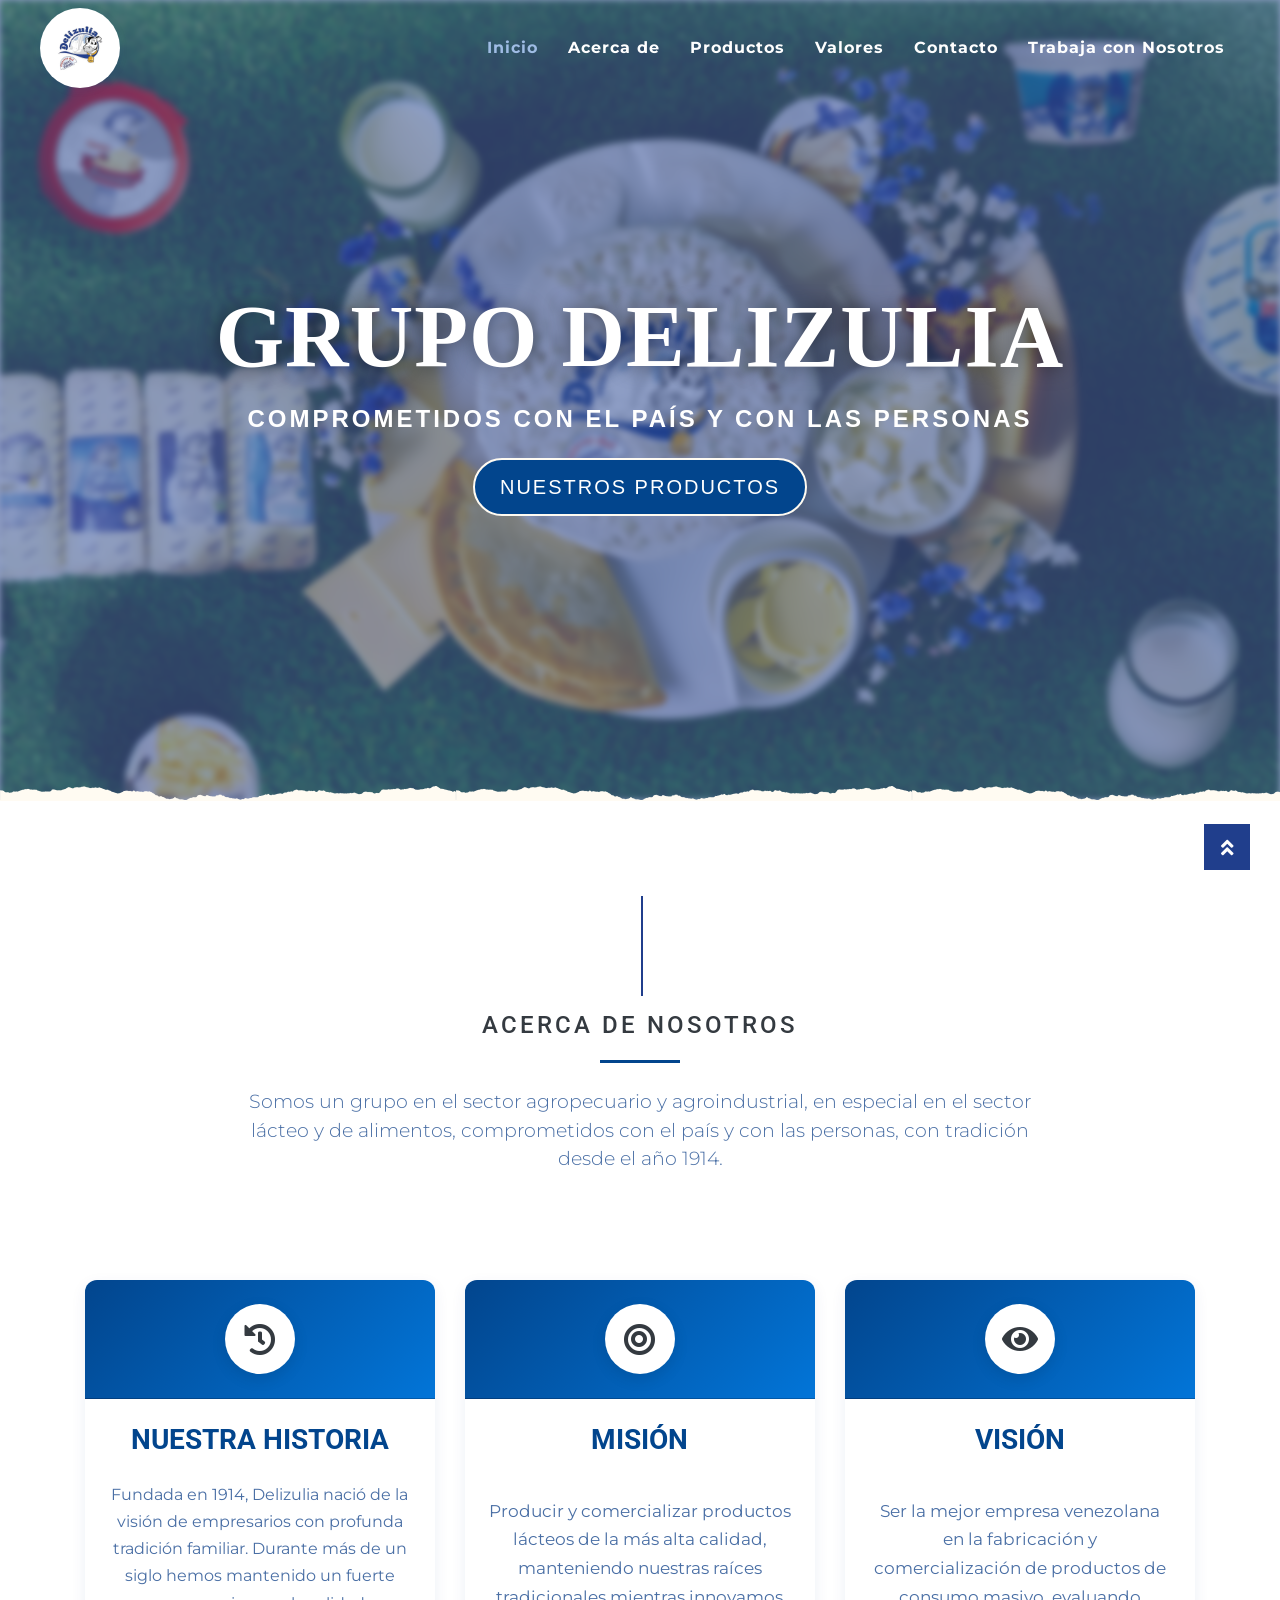
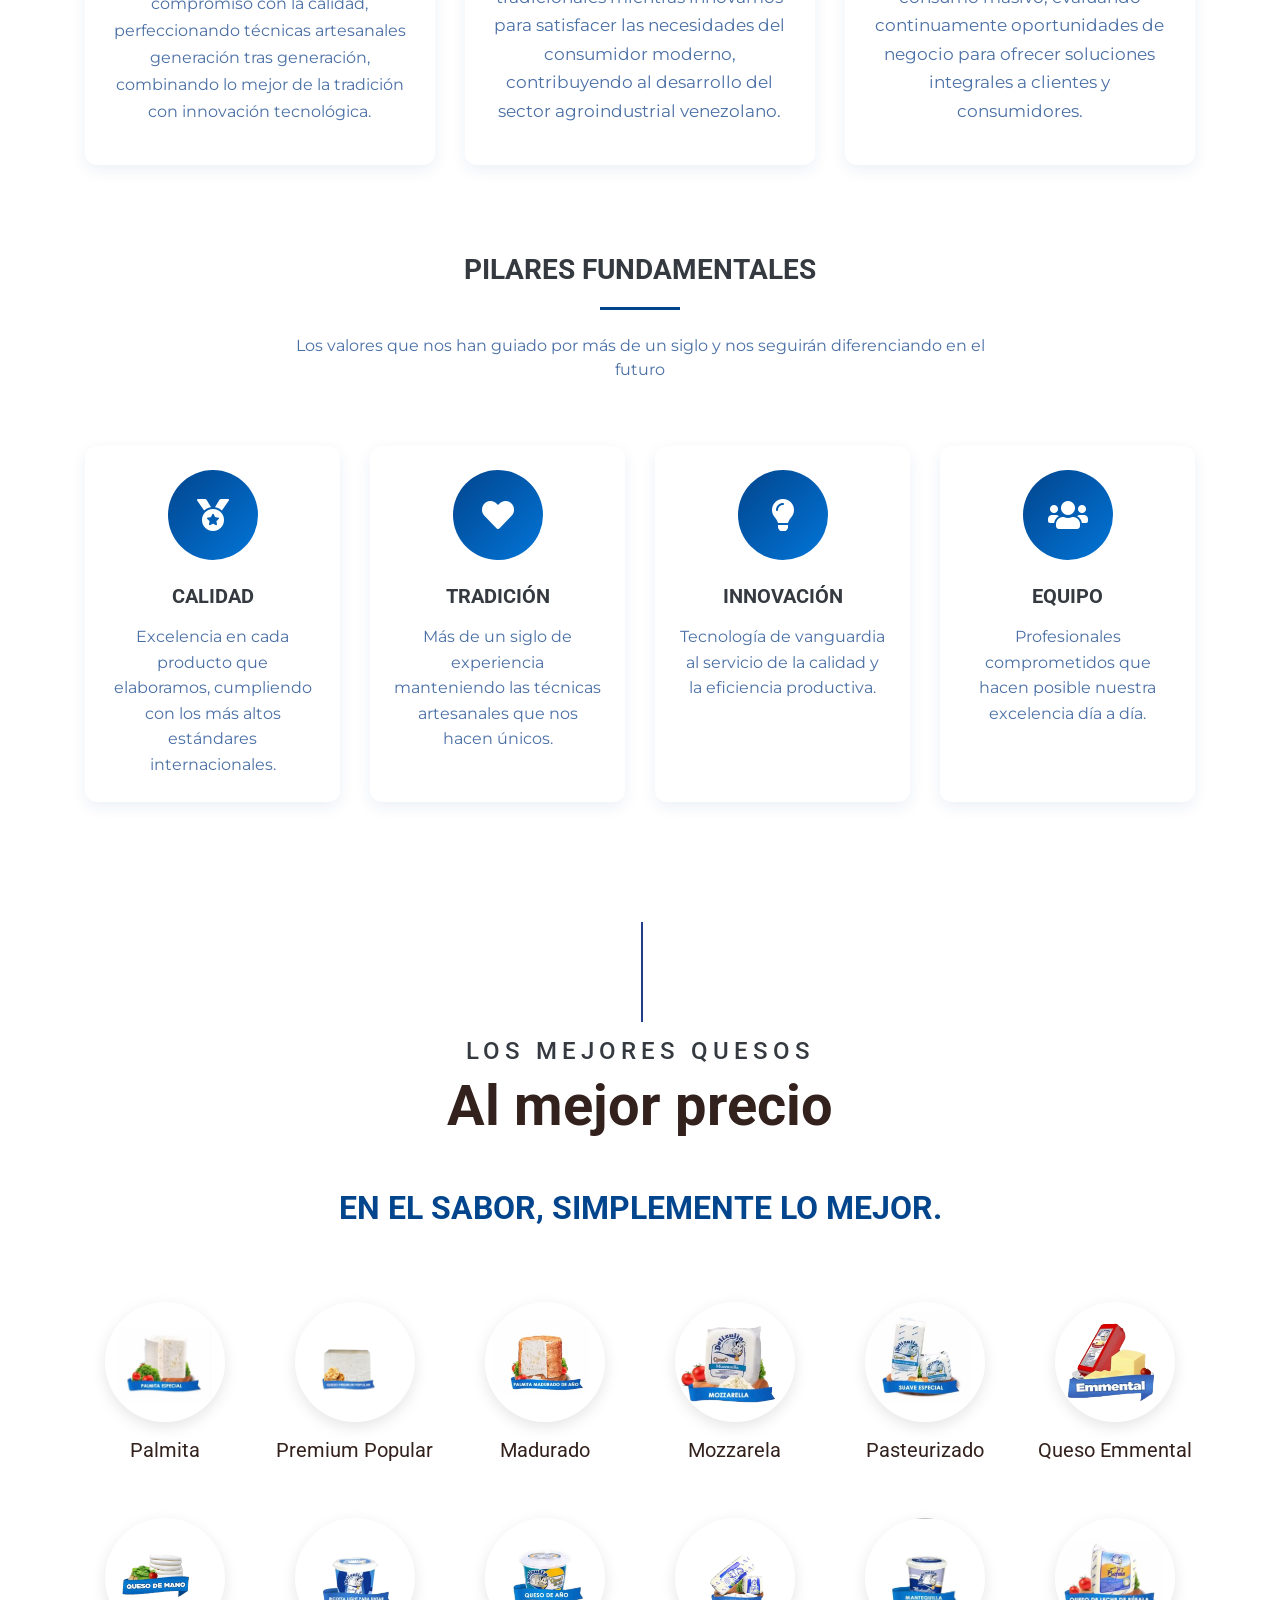
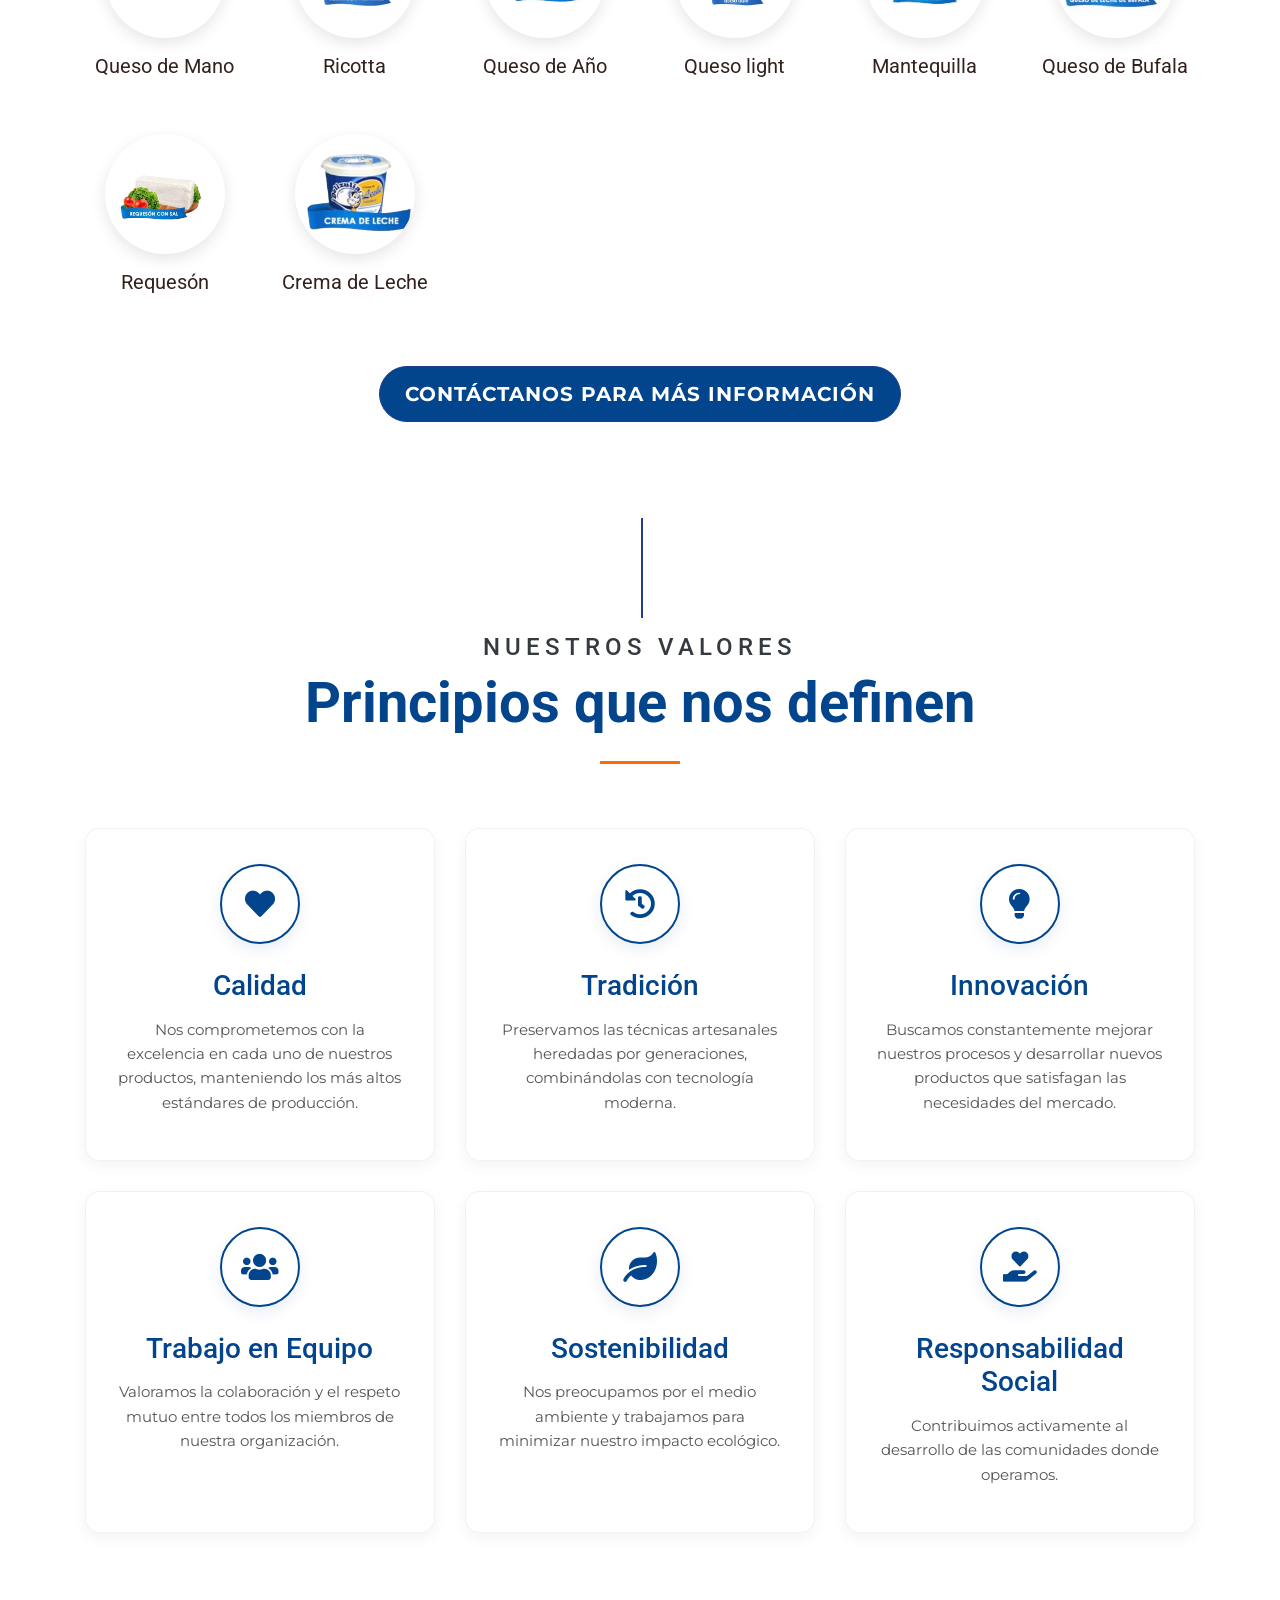
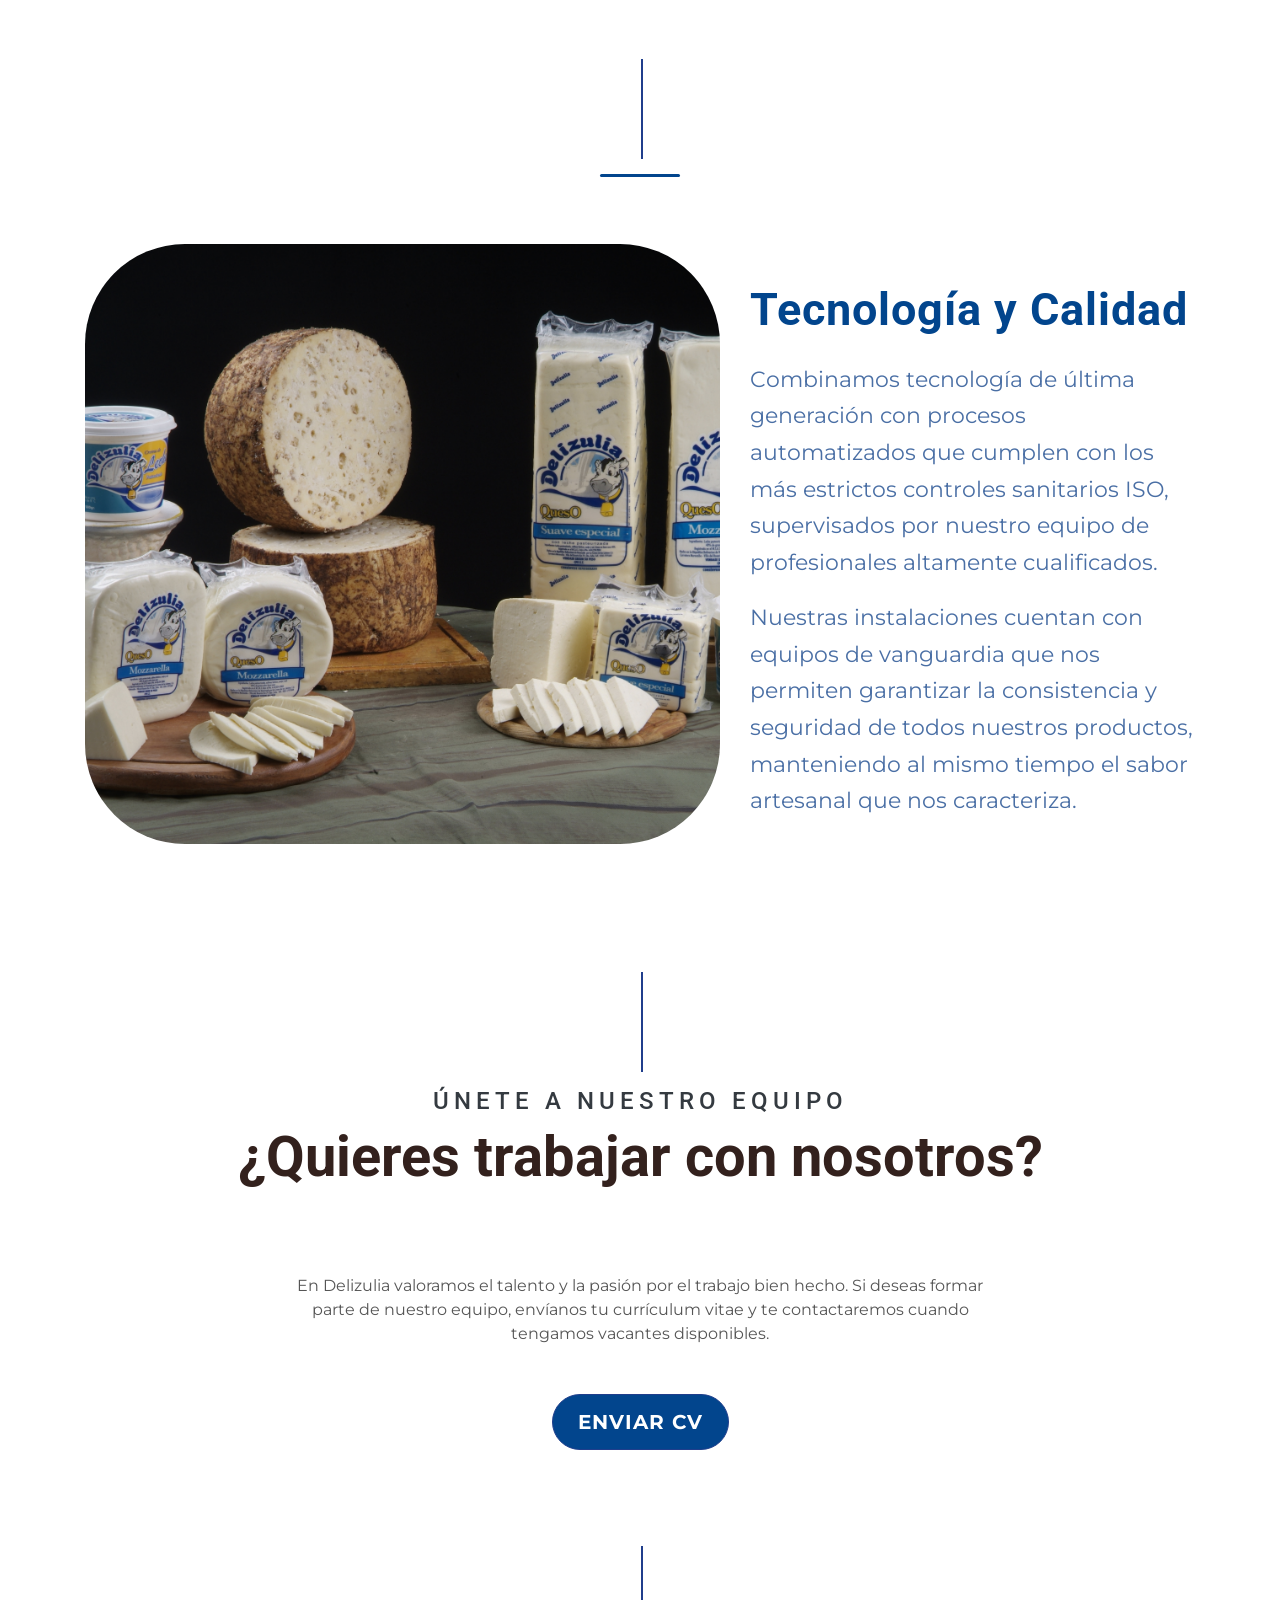
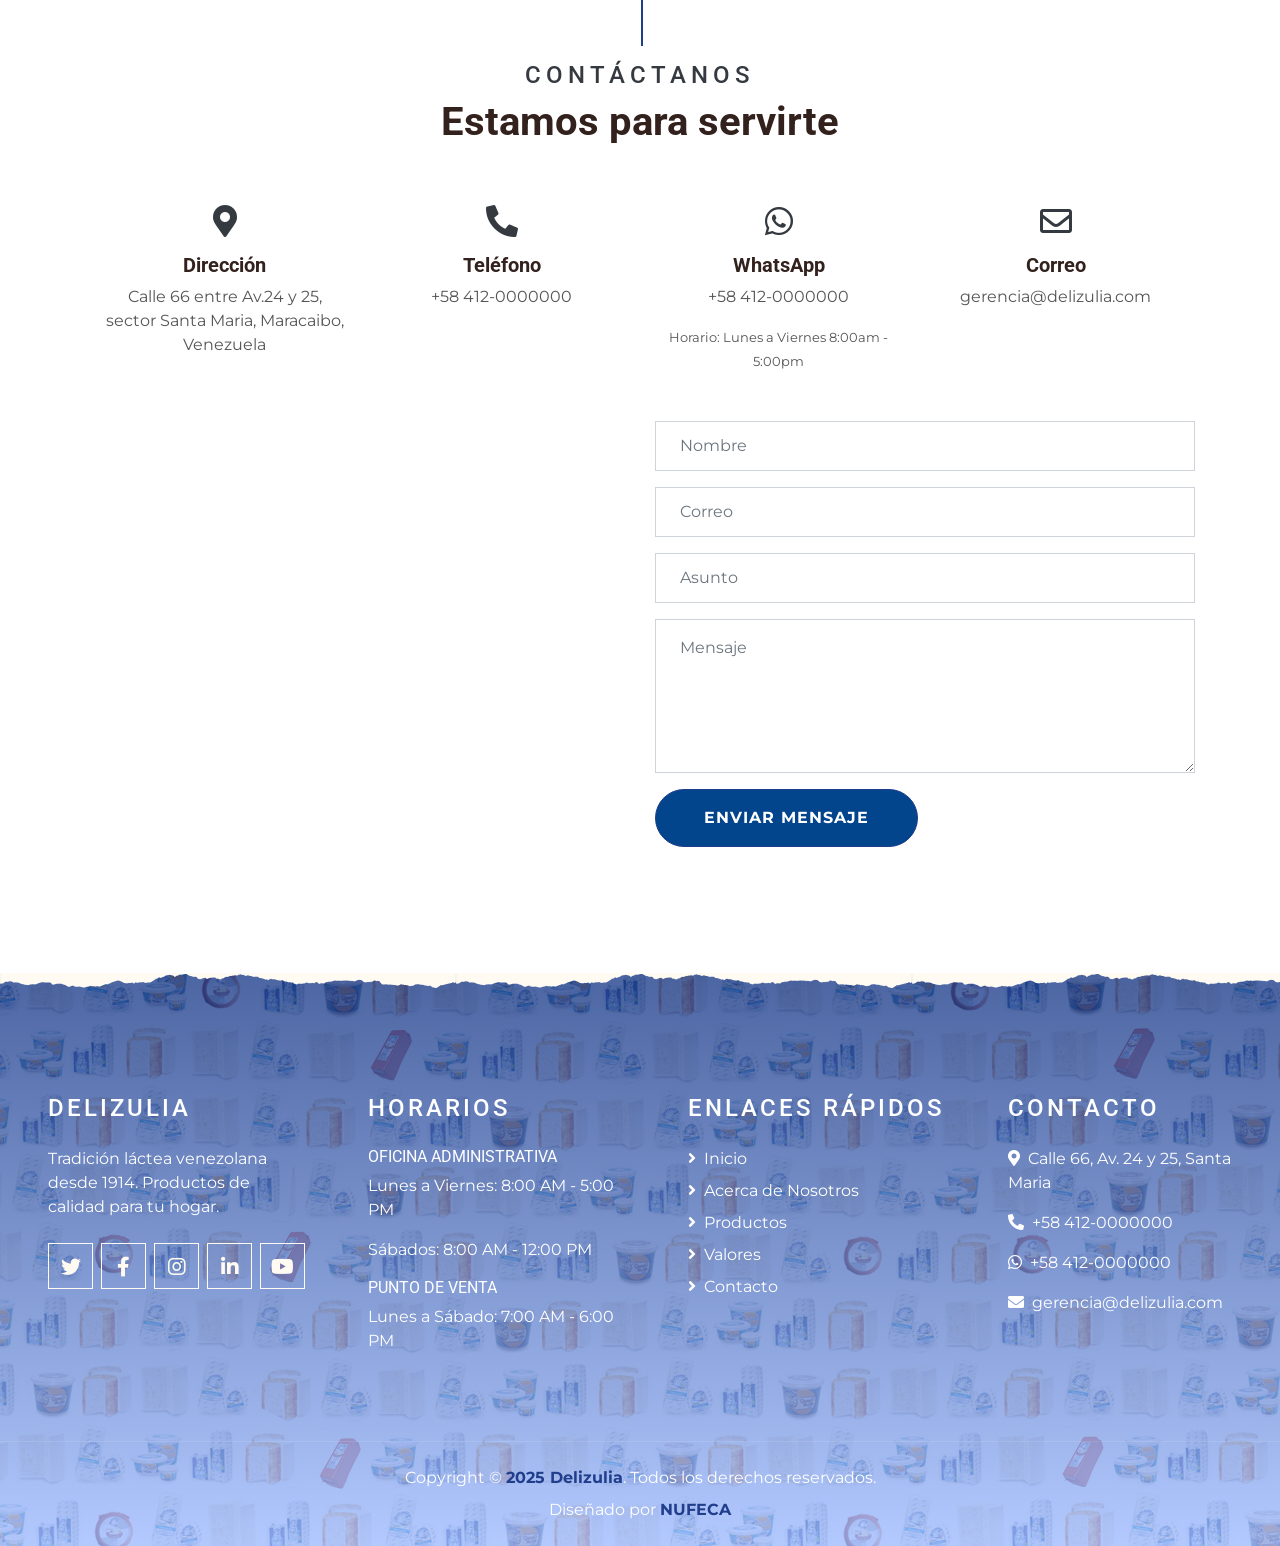
==== commit 6f7f6fce: "cambios" ====
--- a/index.html
+++ b/index.html
@@ -438,7 +438,7 @@
                 </div>
                 <h5 class="mt-3">Pasteurizado</h5>
             </div>
-            <div class="col-6 col-md-4 mb-5"></div>
+            <div class="col-6 col-md-4 mb-5">
                 <div class="product-circle mx-auto">
                     <img class="img-fluid rounded-circle" src="img/EMMENTAL.png" alt="Queso Emmental" onclick="showDescription('Queso Emmental', 'Descripción del Queso Emmental.', 'img/EMMENTAL.JPG')">
                 </div>
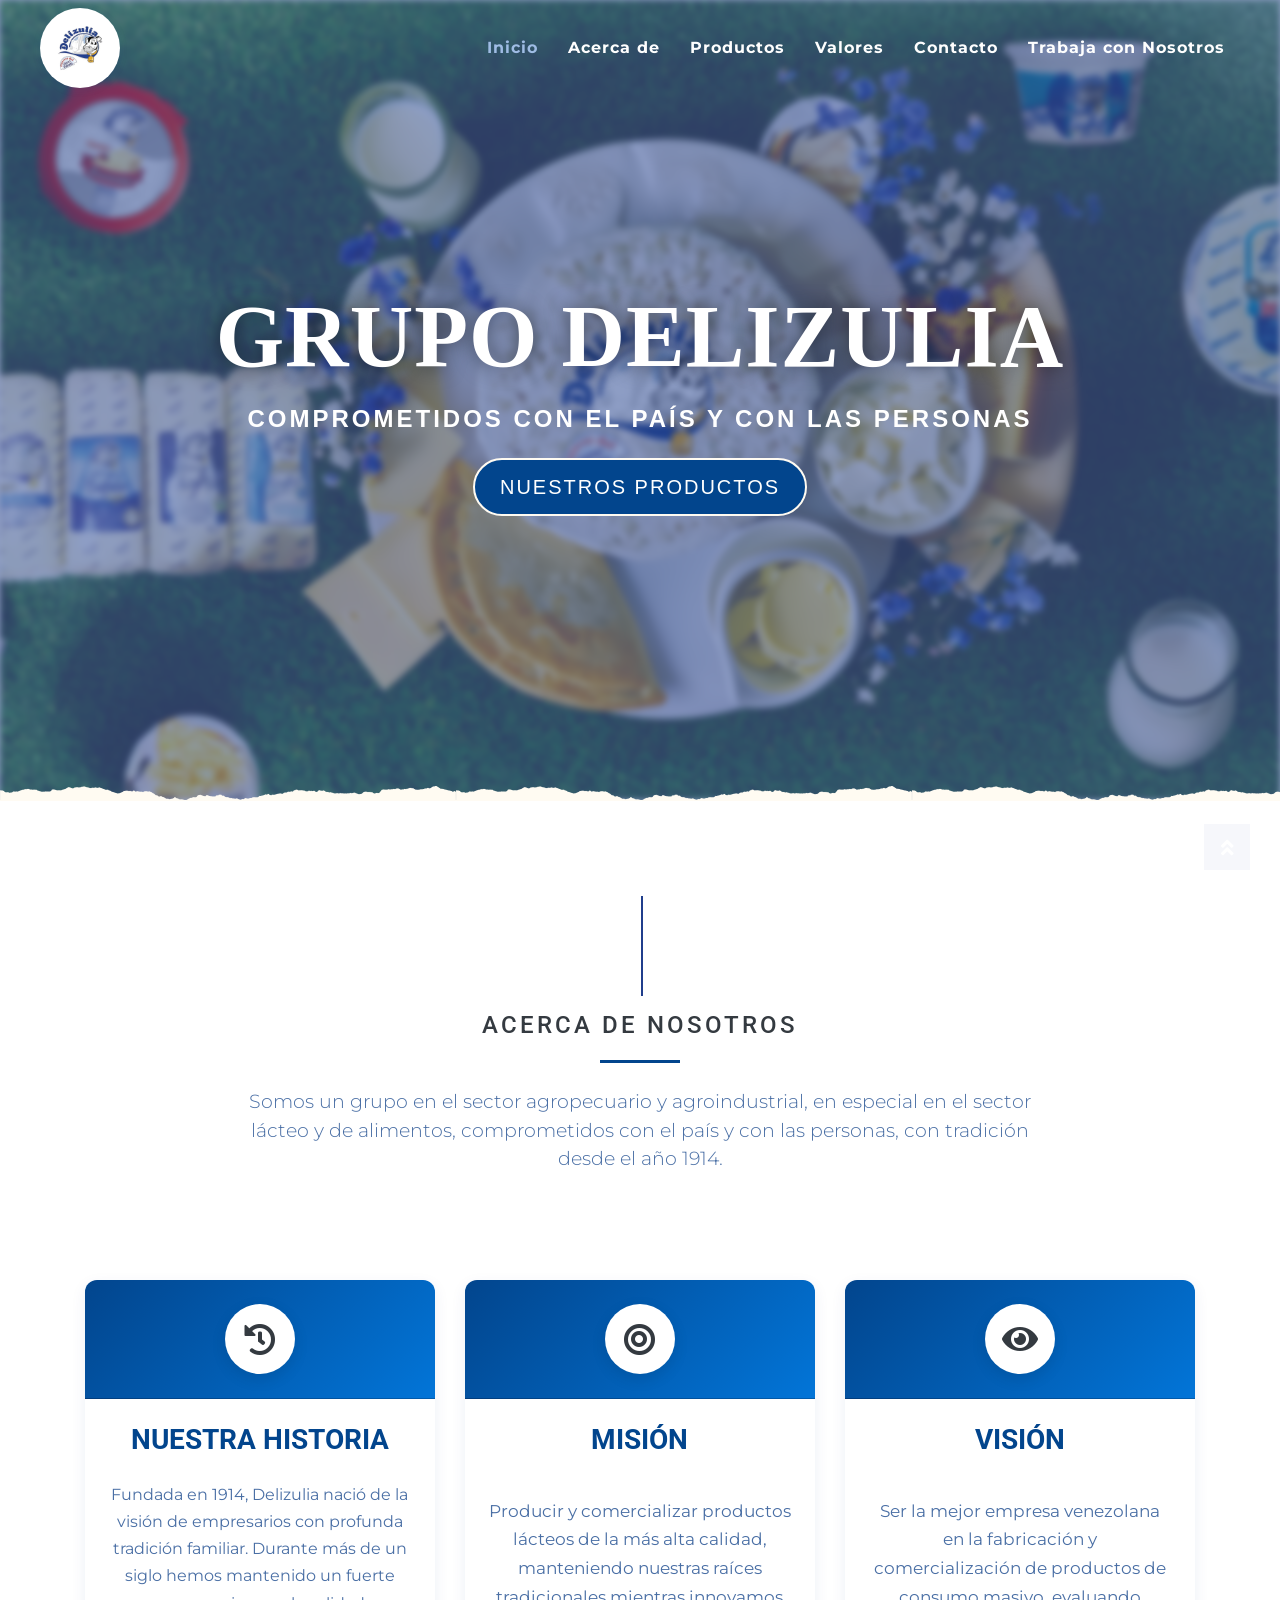
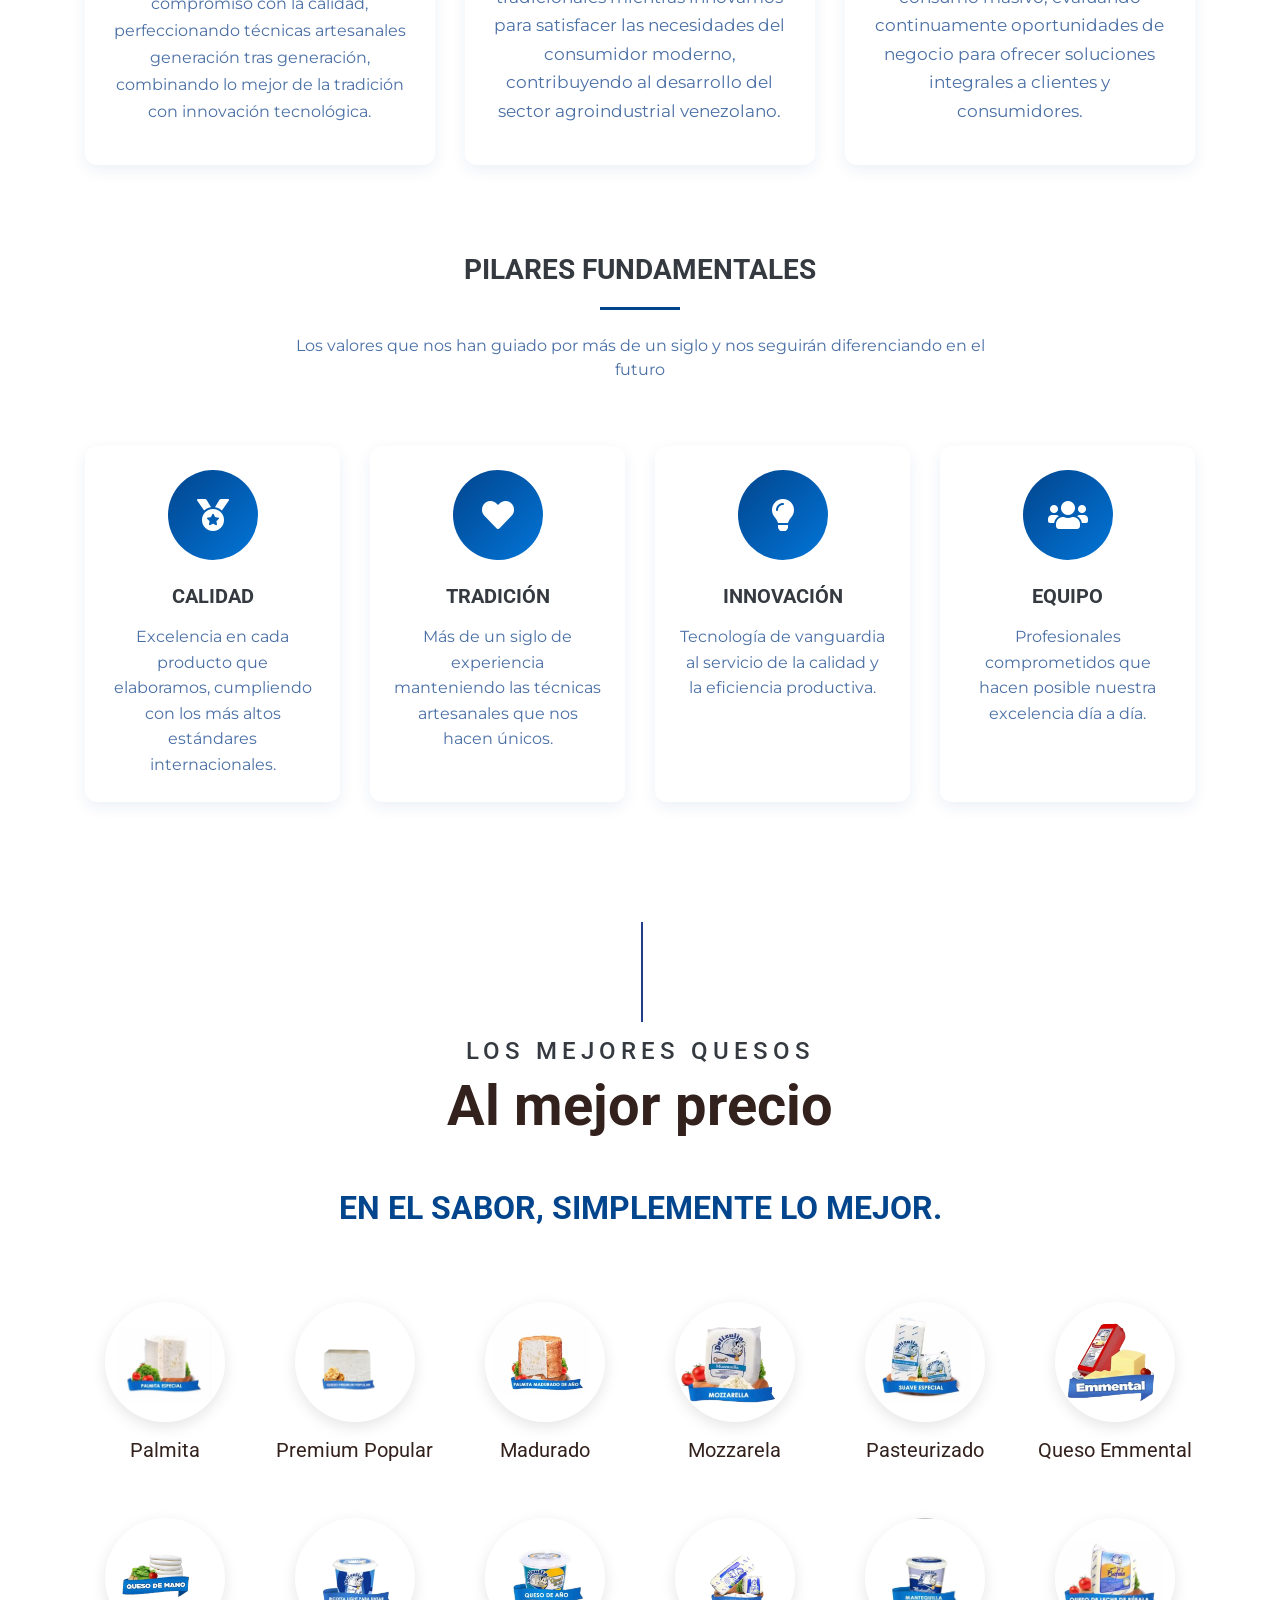
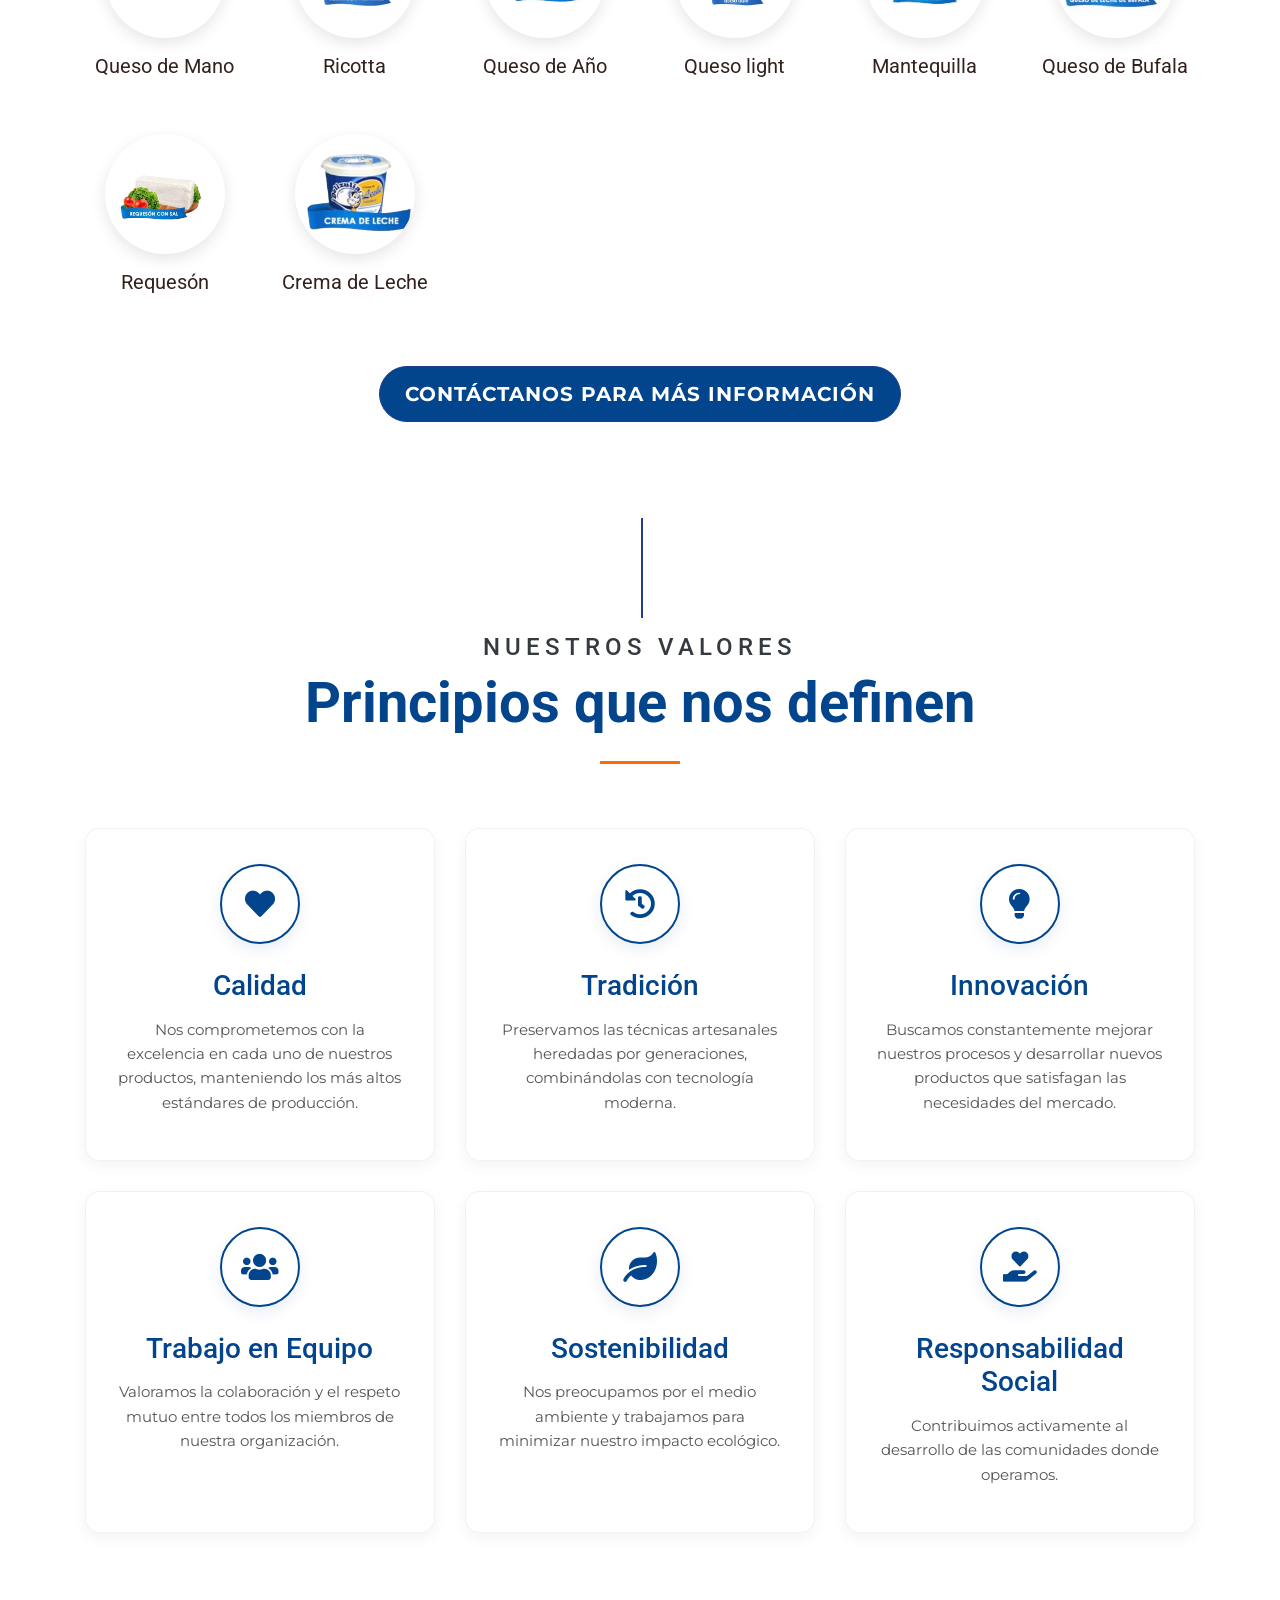
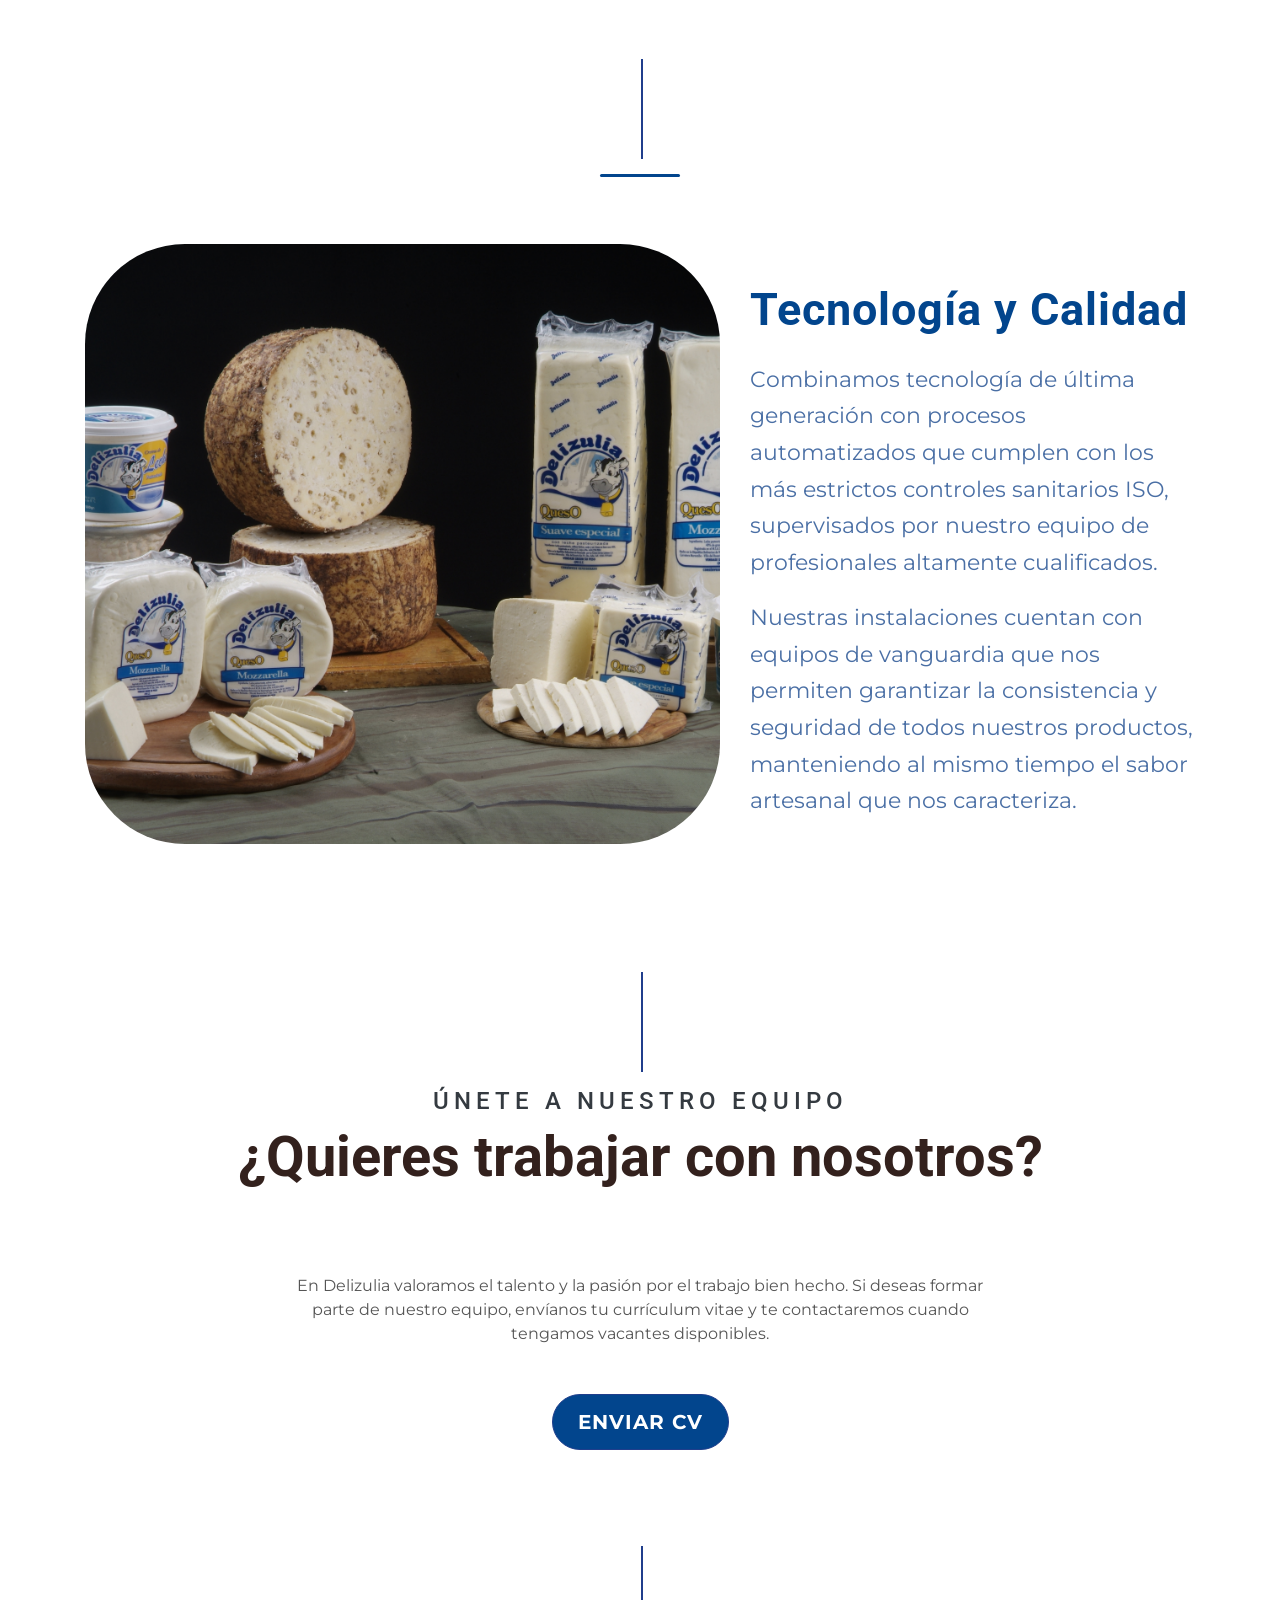
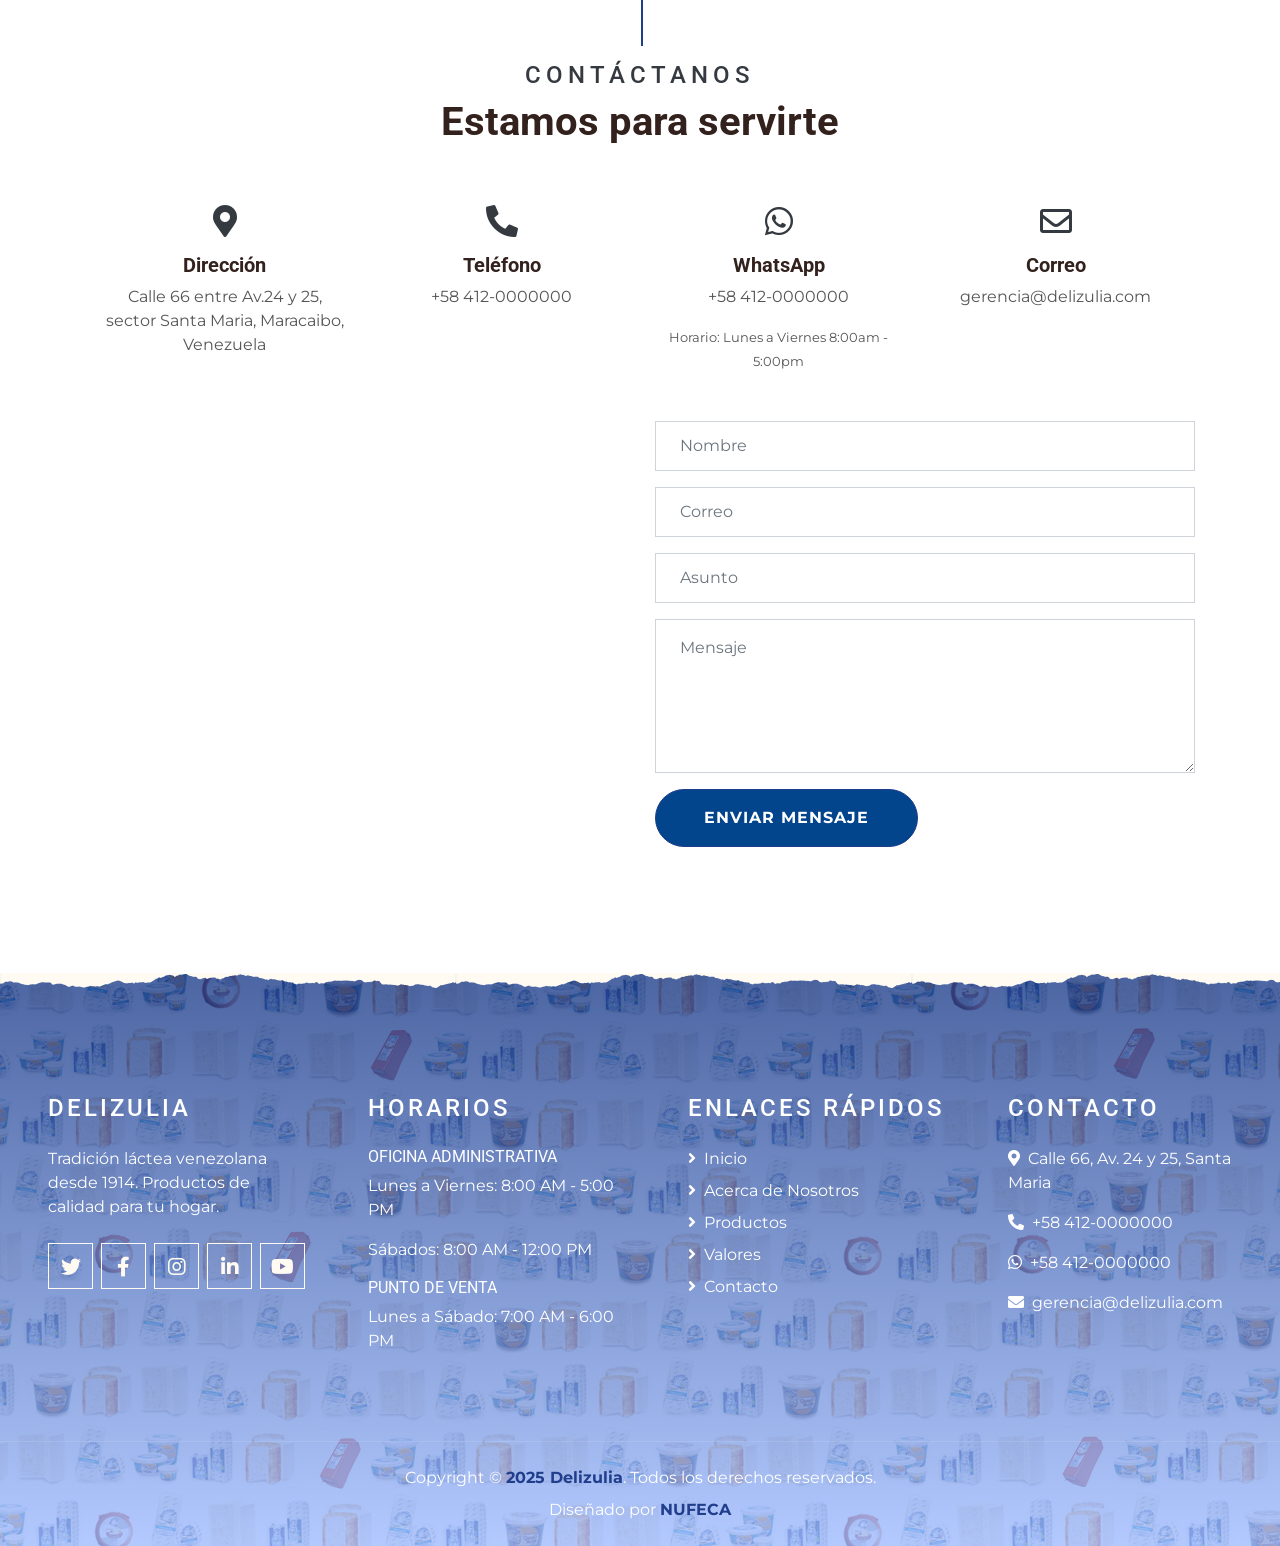
==== commit 092b0517: "cambios en index.html" ====
--- a/index.html
+++ b/index.html
@@ -397,7 +397,7 @@
             </div>
             <div class="col-6 col-md-4 mb-5">
                 <div class="product-circle mx-auto">
-                    <img class="img-fluid rounded-circle" src="img/RICOTTA.png" alt="Ricotta" onclick="showDescription('Ricotta', 'Descripción de la Ricotta.', 'img/ricotta.jpg')">
+                    <img class="img-fluid rounded-circle" src="img/RICOTTA.png" alt="Ricotta" onclick="showDescription('Ricotta', 'Descripción de la Ricotta.', 'img/RICOTTA.JPG')">
                 </div>
                 <h5 class="mt-3">Ricotta</h5>
             </div>
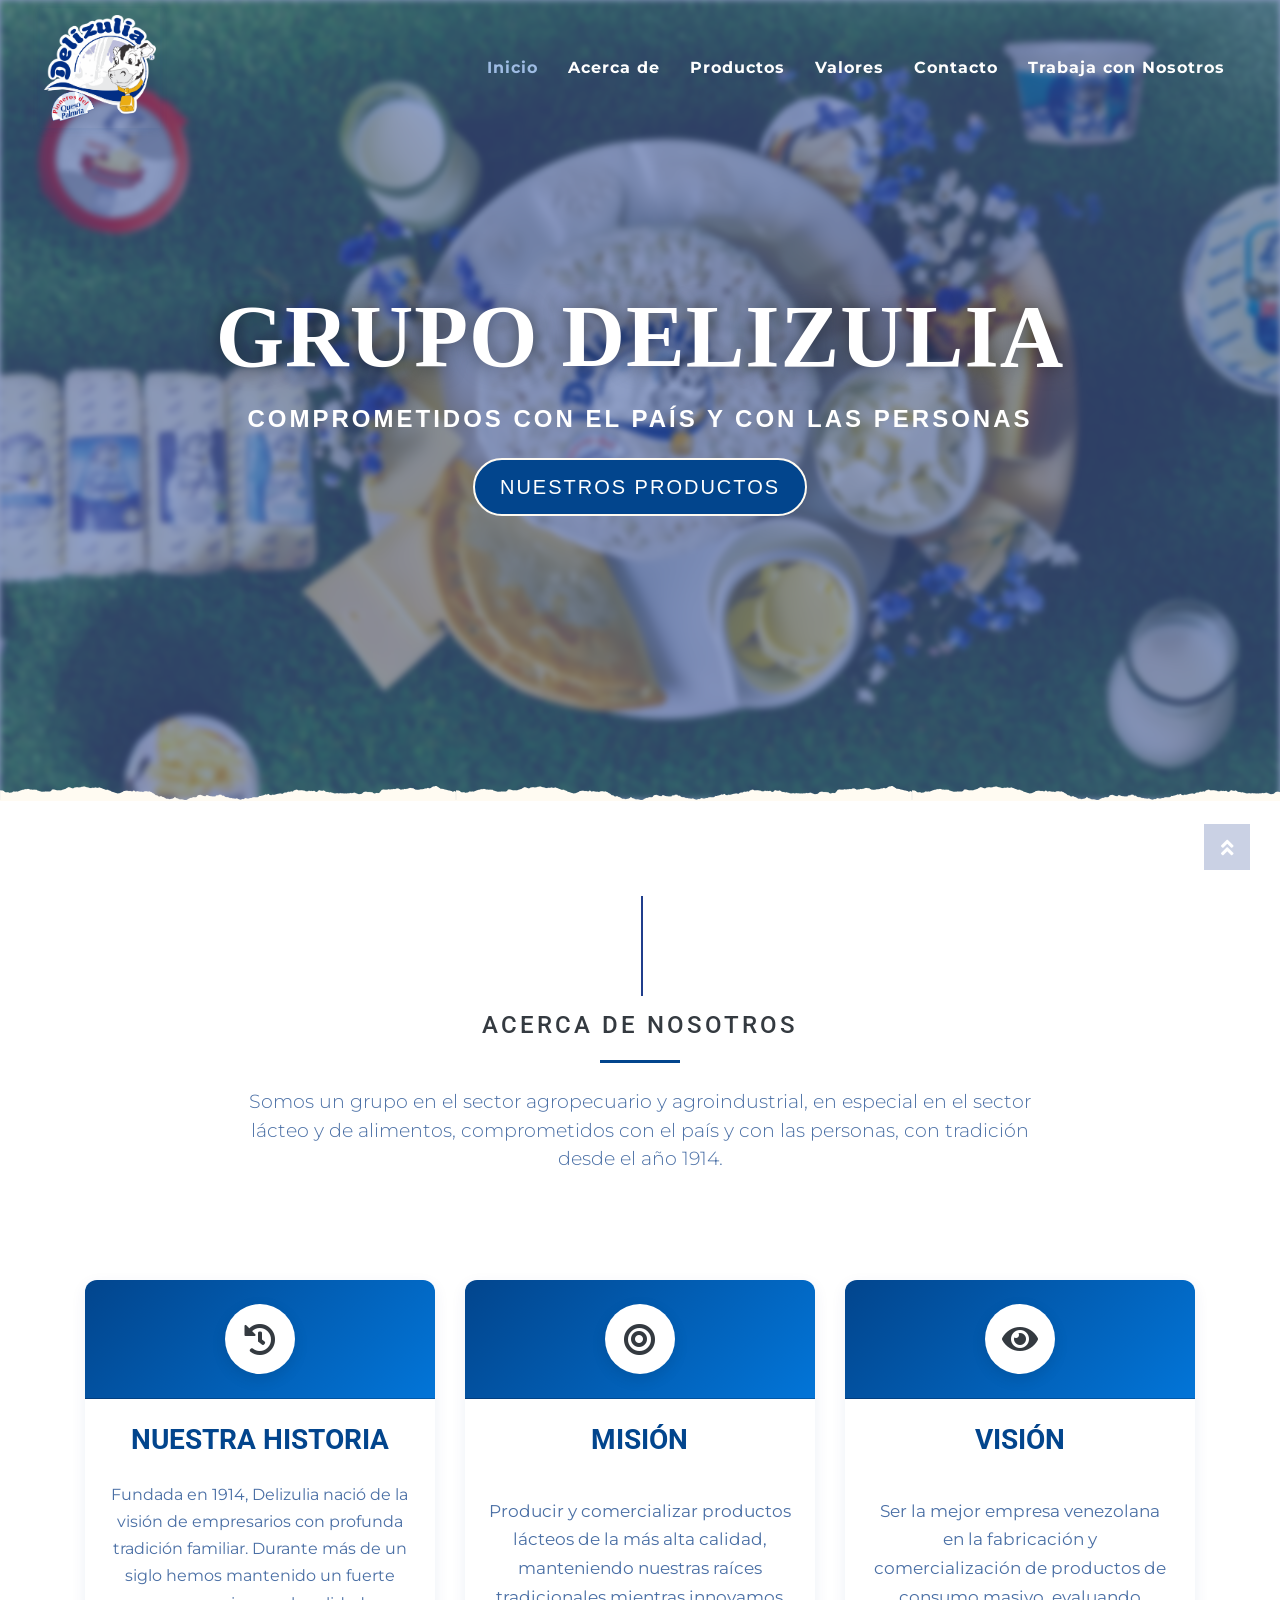
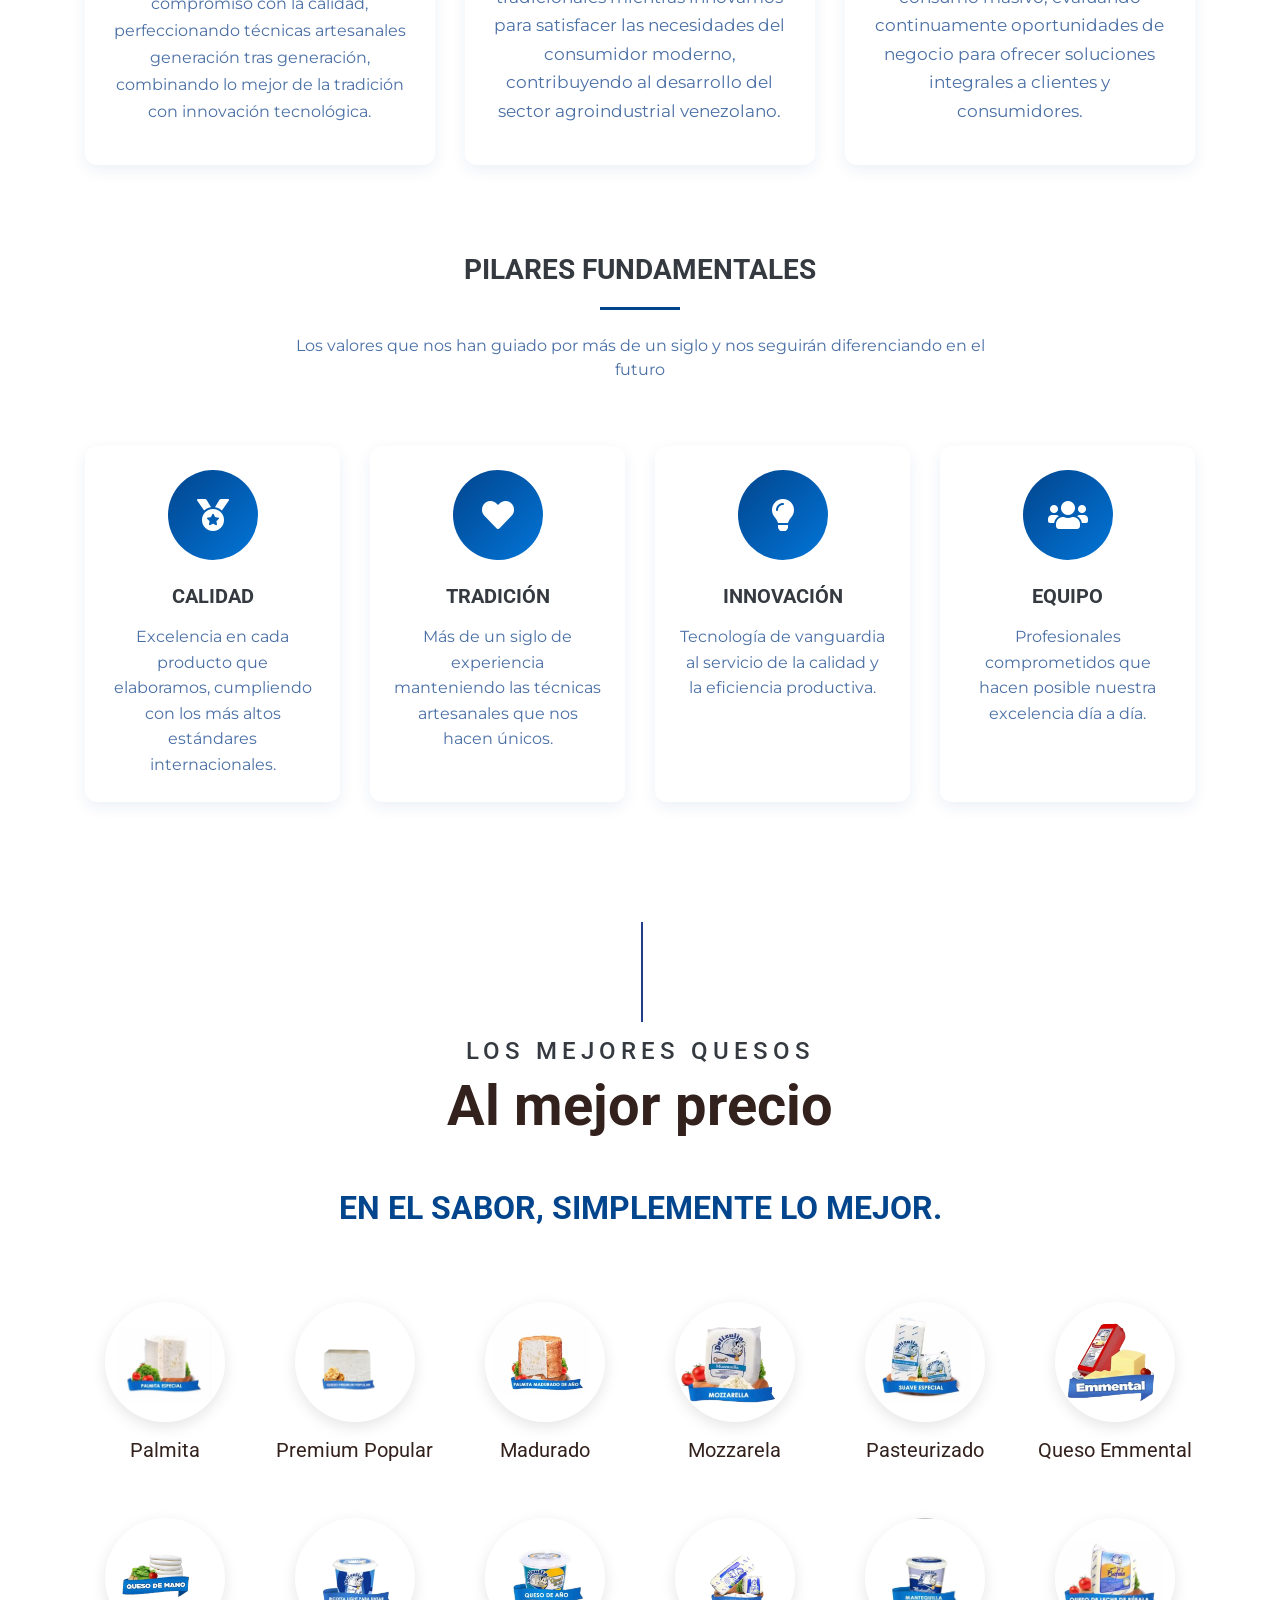
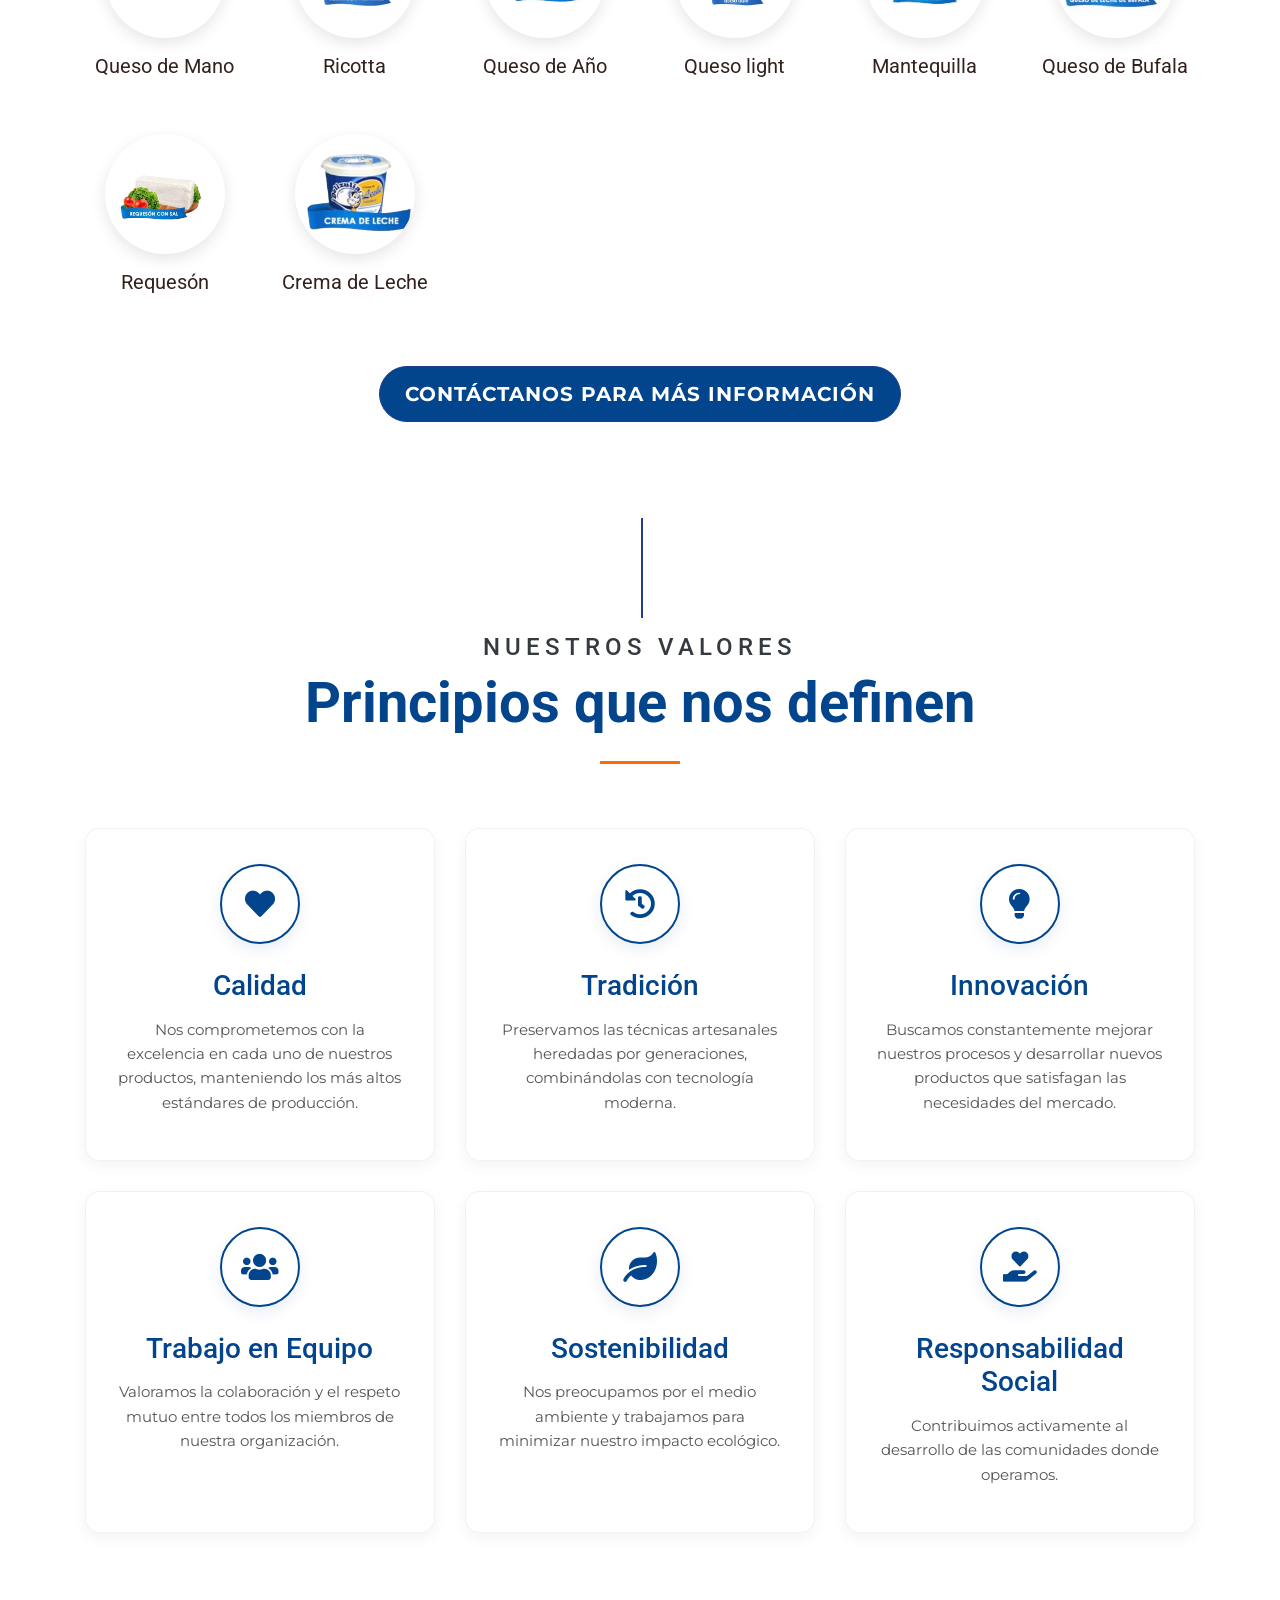
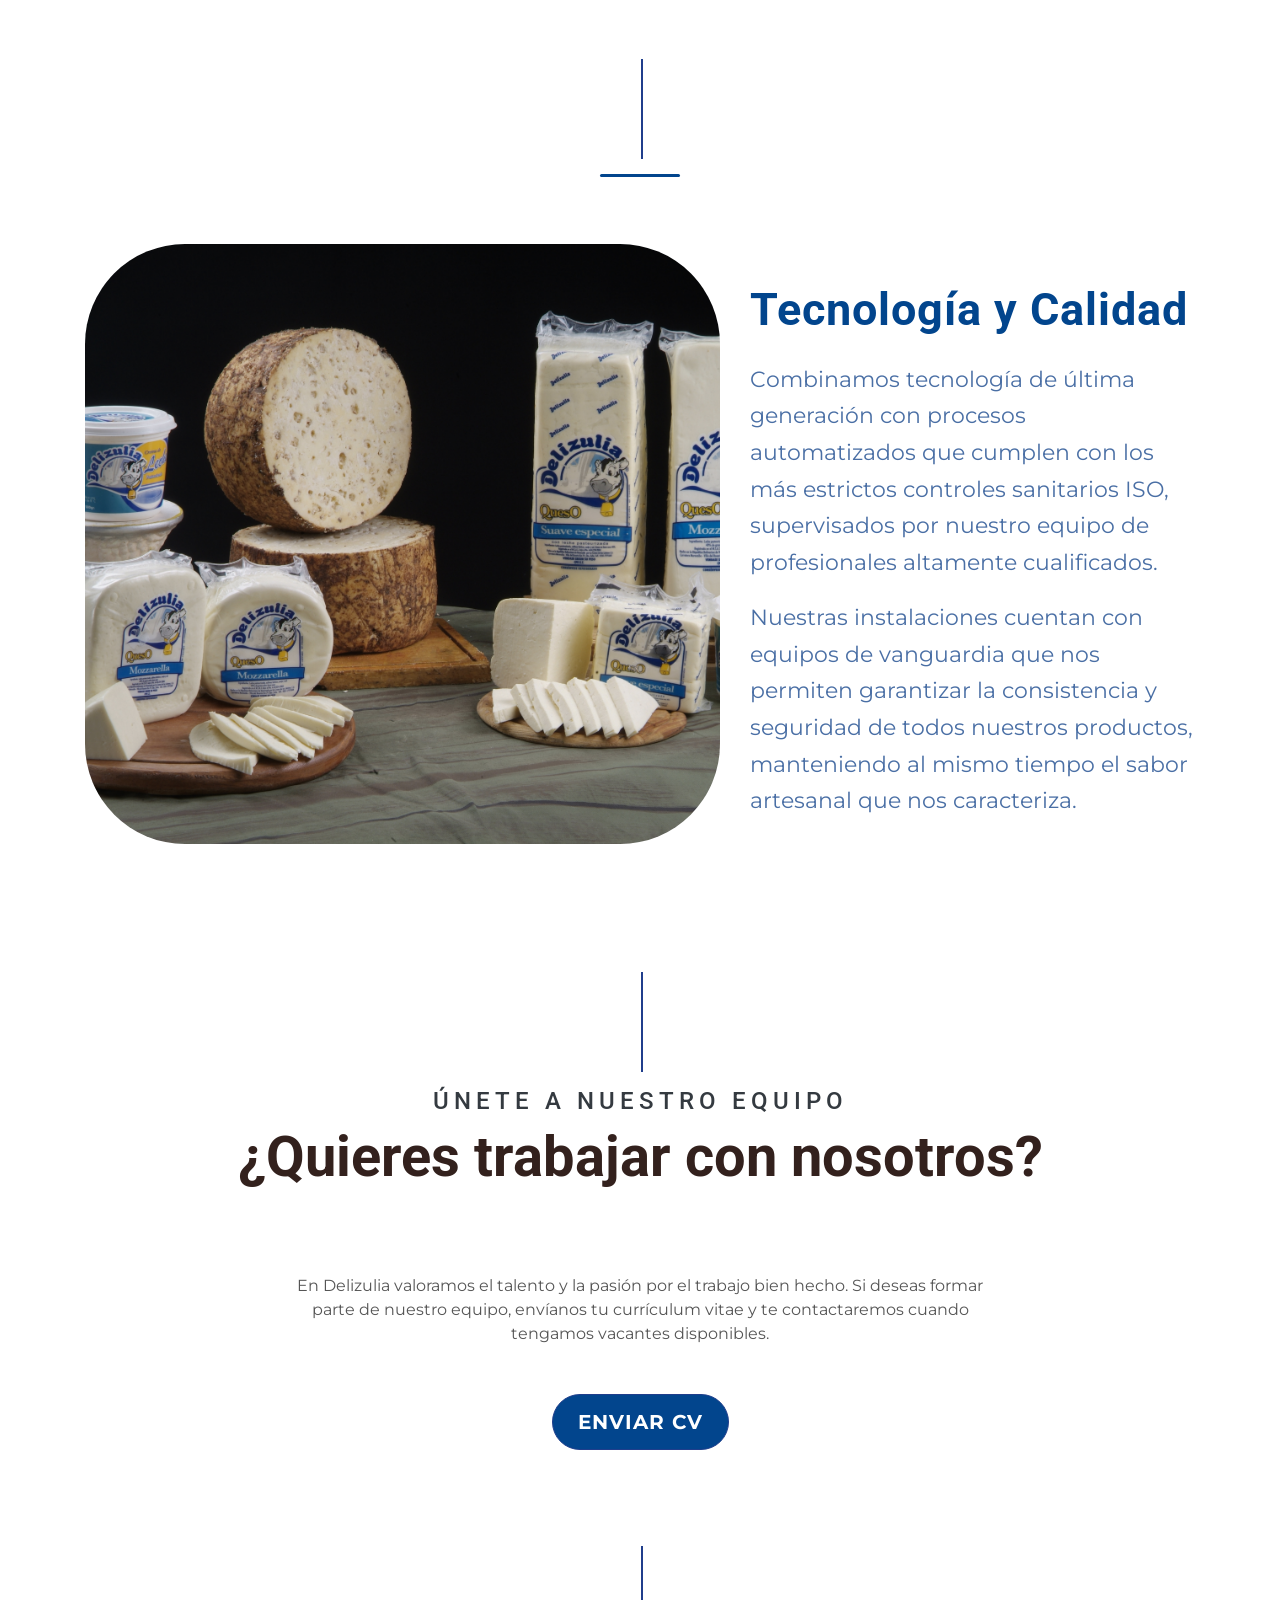
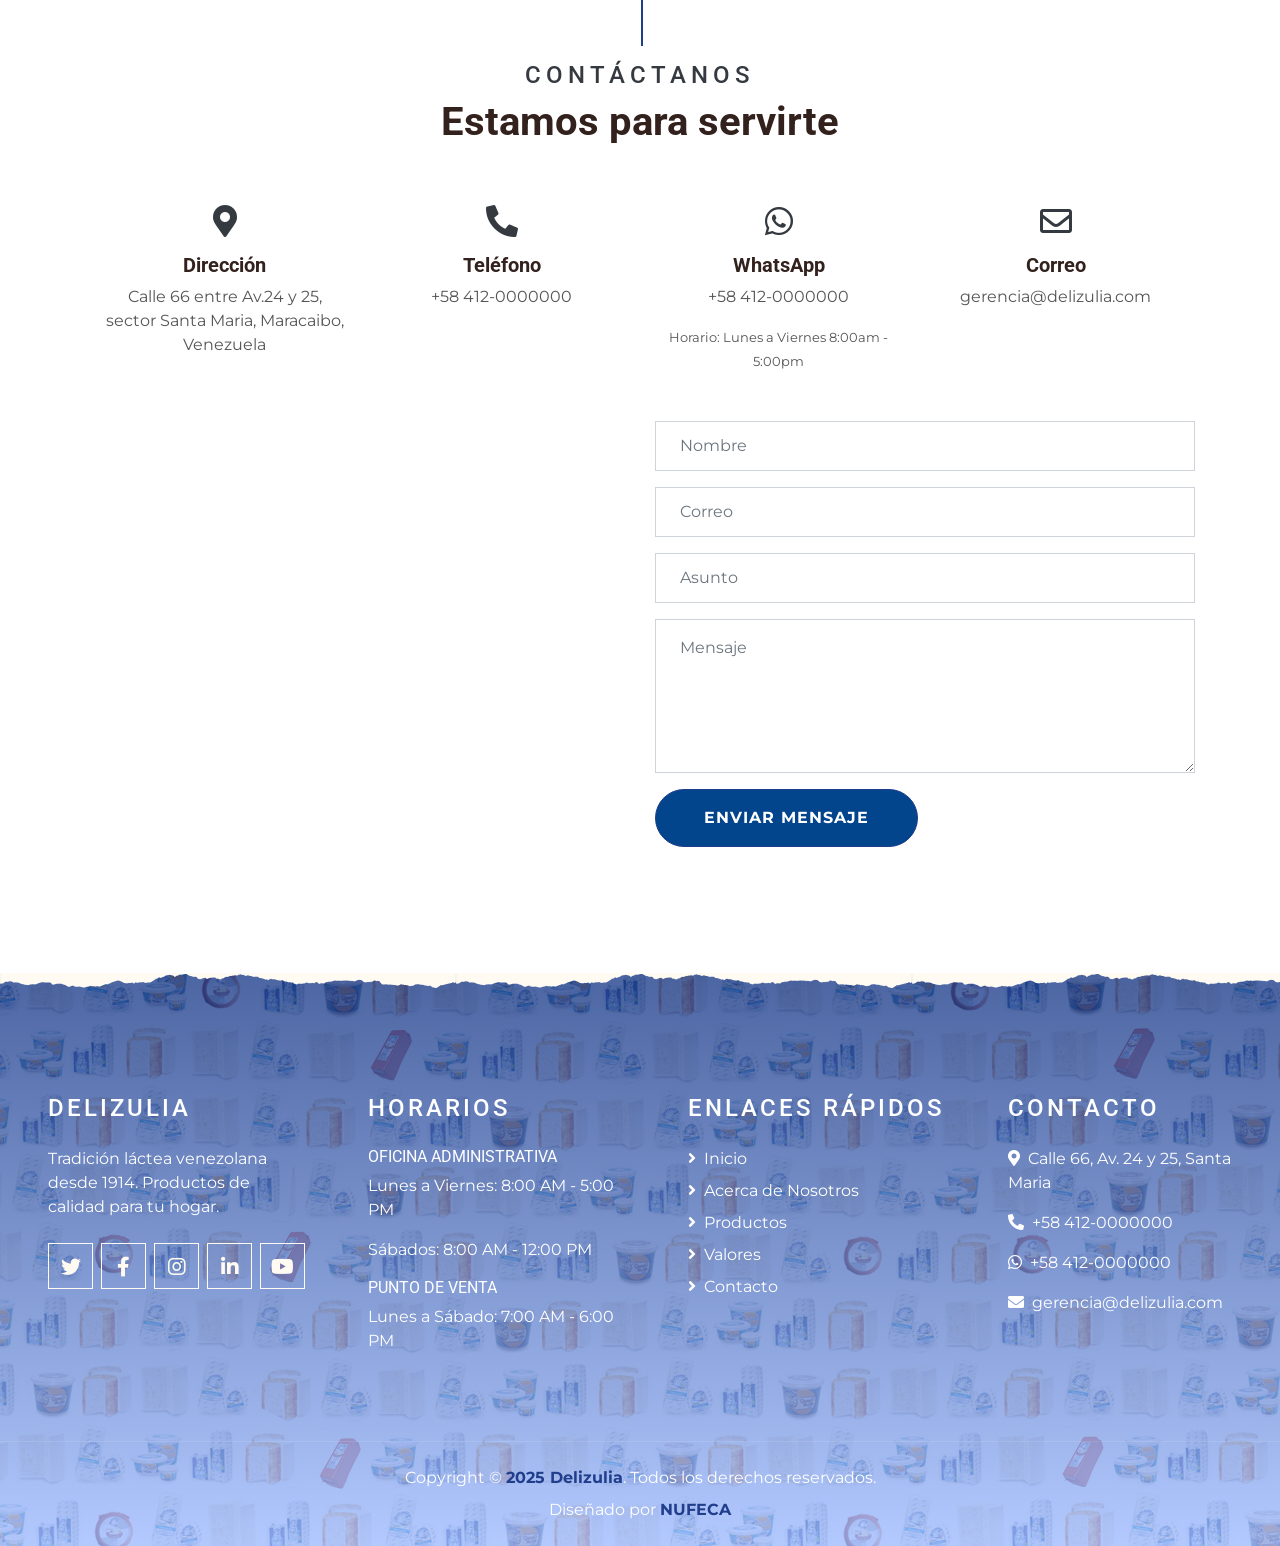
==== commit 024f1f09: "cambio de logo" ====
--- a/index.html
+++ b/index.html
@@ -58,12 +58,10 @@
             color: white;
         }
                 .logo-circle {
-            width: 80px;
-            height: 80px;
+            width: 120px;
+            height: 120px;
             object-fit: contain;
-            border-radius: 50%;
             border: none; /* Sin borde azul */
-            background: white;
             box-shadow: 0 2px 8px rgba(2, 69, 141, 0.10);
             padding: 4px;
         }
@@ -196,7 +194,7 @@
     <div class="container-fluid p-0 nav-bar">
         <nav class="navbar navbar-expand-lg bg-none navbar-dark py-0">
             <a href="index.html" class="navbar-brand px-lg-4 m-0 py-lg-2">
-                <img src="img/logo.webp" alt="Logo de Delizulia" class="logo-circle">
+                <img src="img/DELIZULIA-LOGO+PIONEROS EN VECTORES.png" alt="Logo de Delizulia" class="logo-circle">
             </a>
             <button type="button" class="navbar-toggler" data-toggle="collapse" data-target="#navbarCollapse">
                 <span class="navbar-toggler-icon"></span>
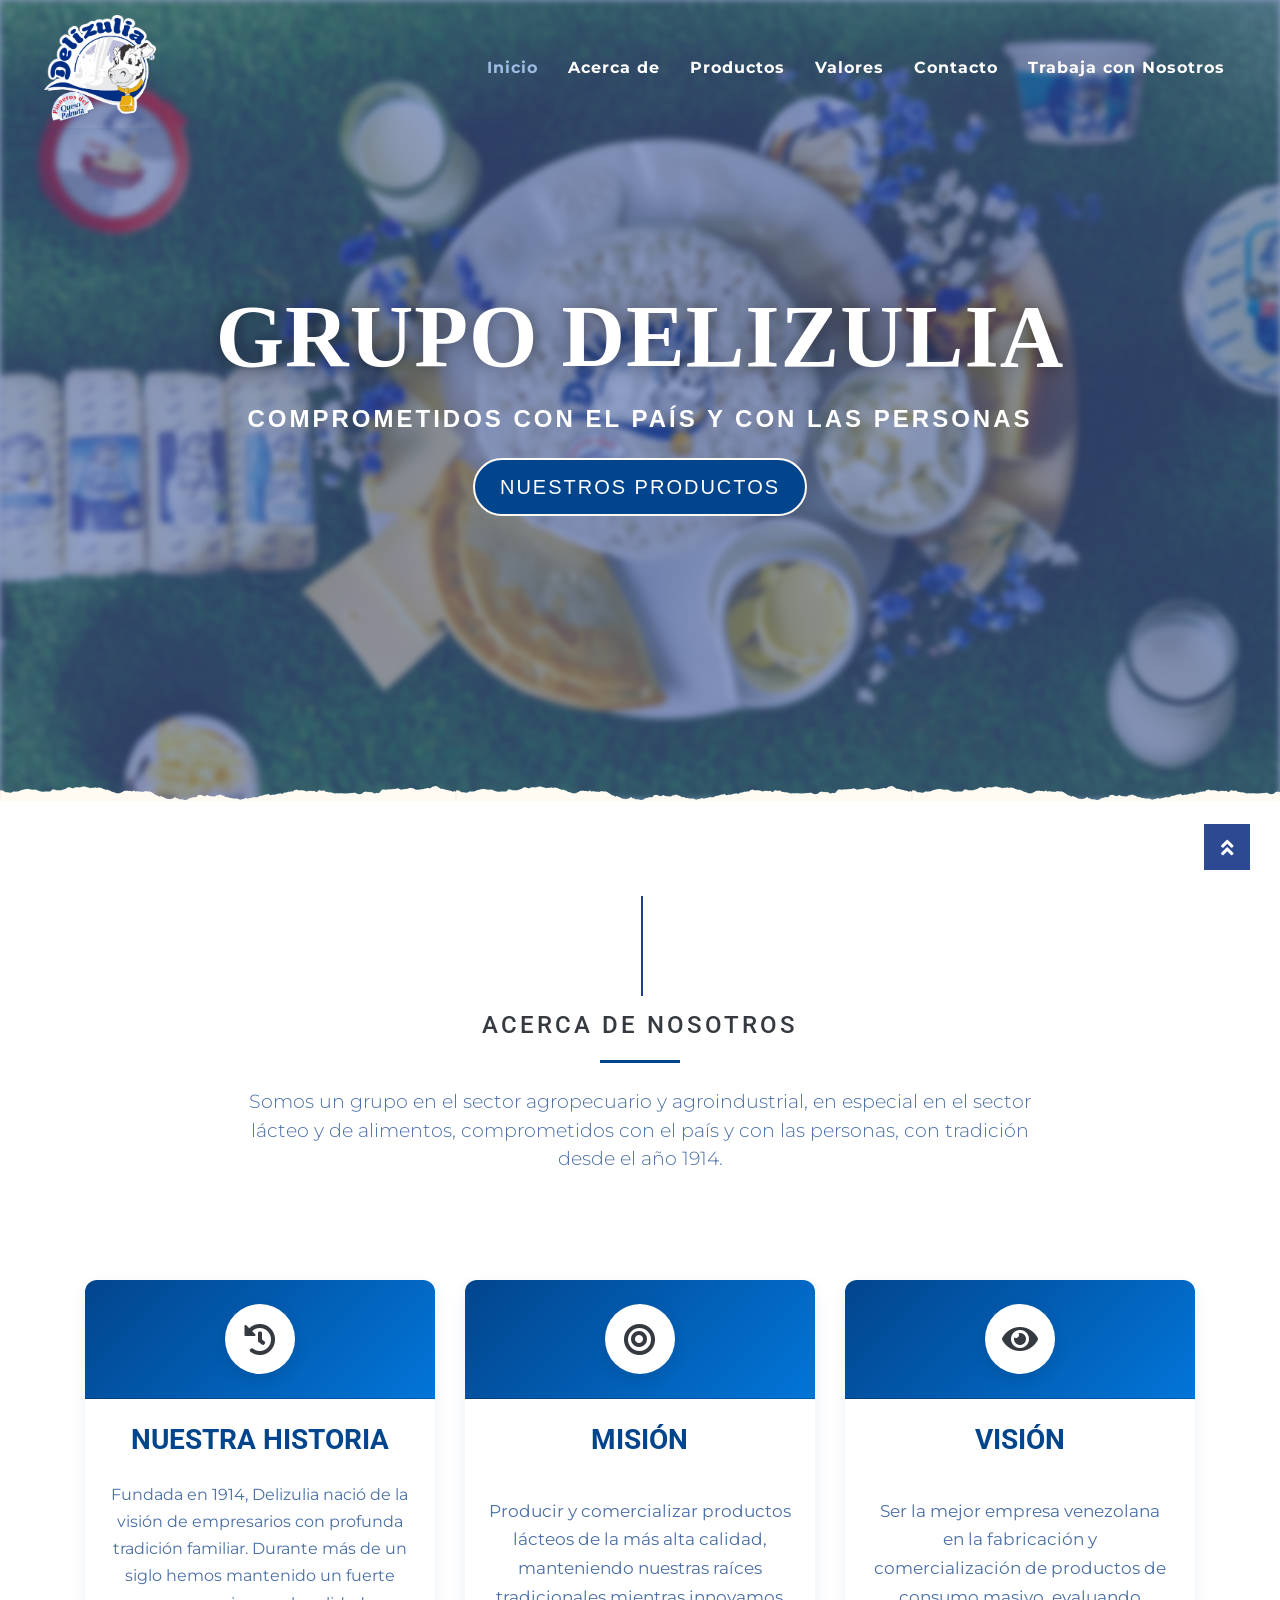
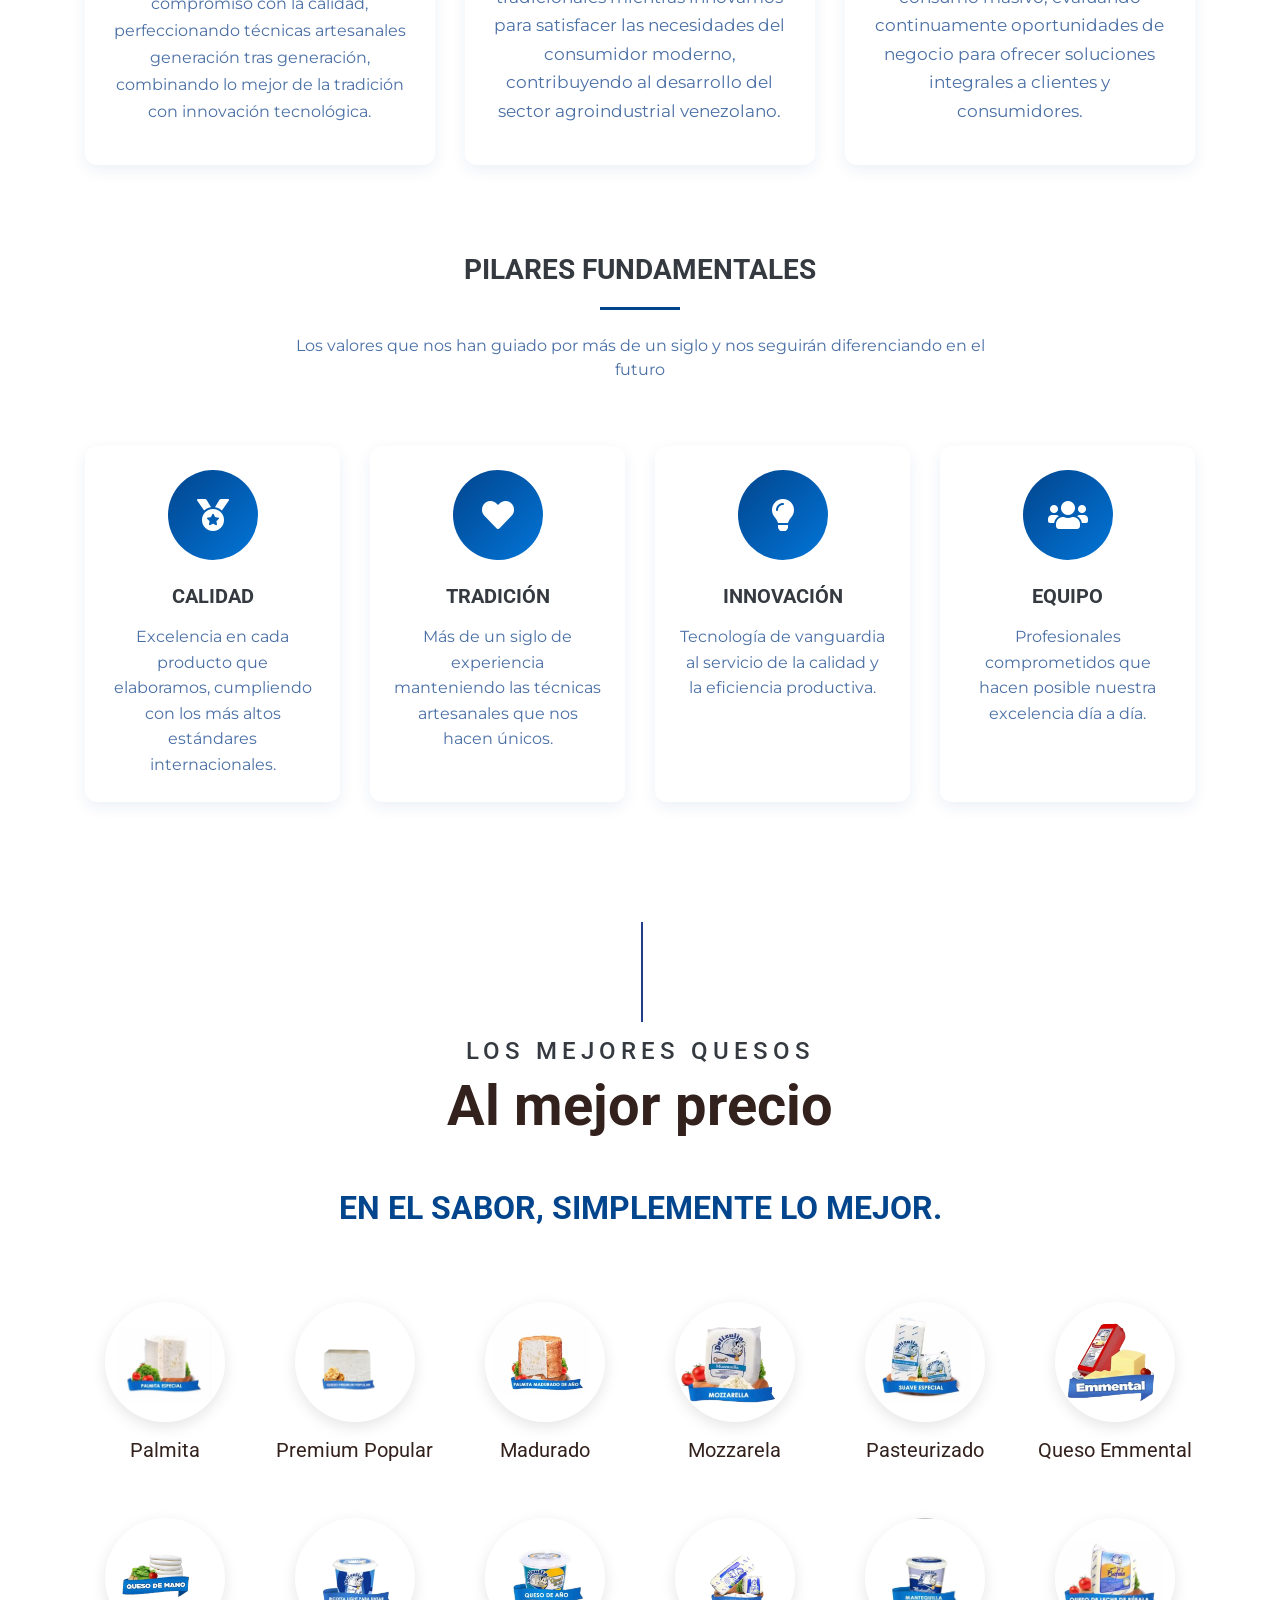
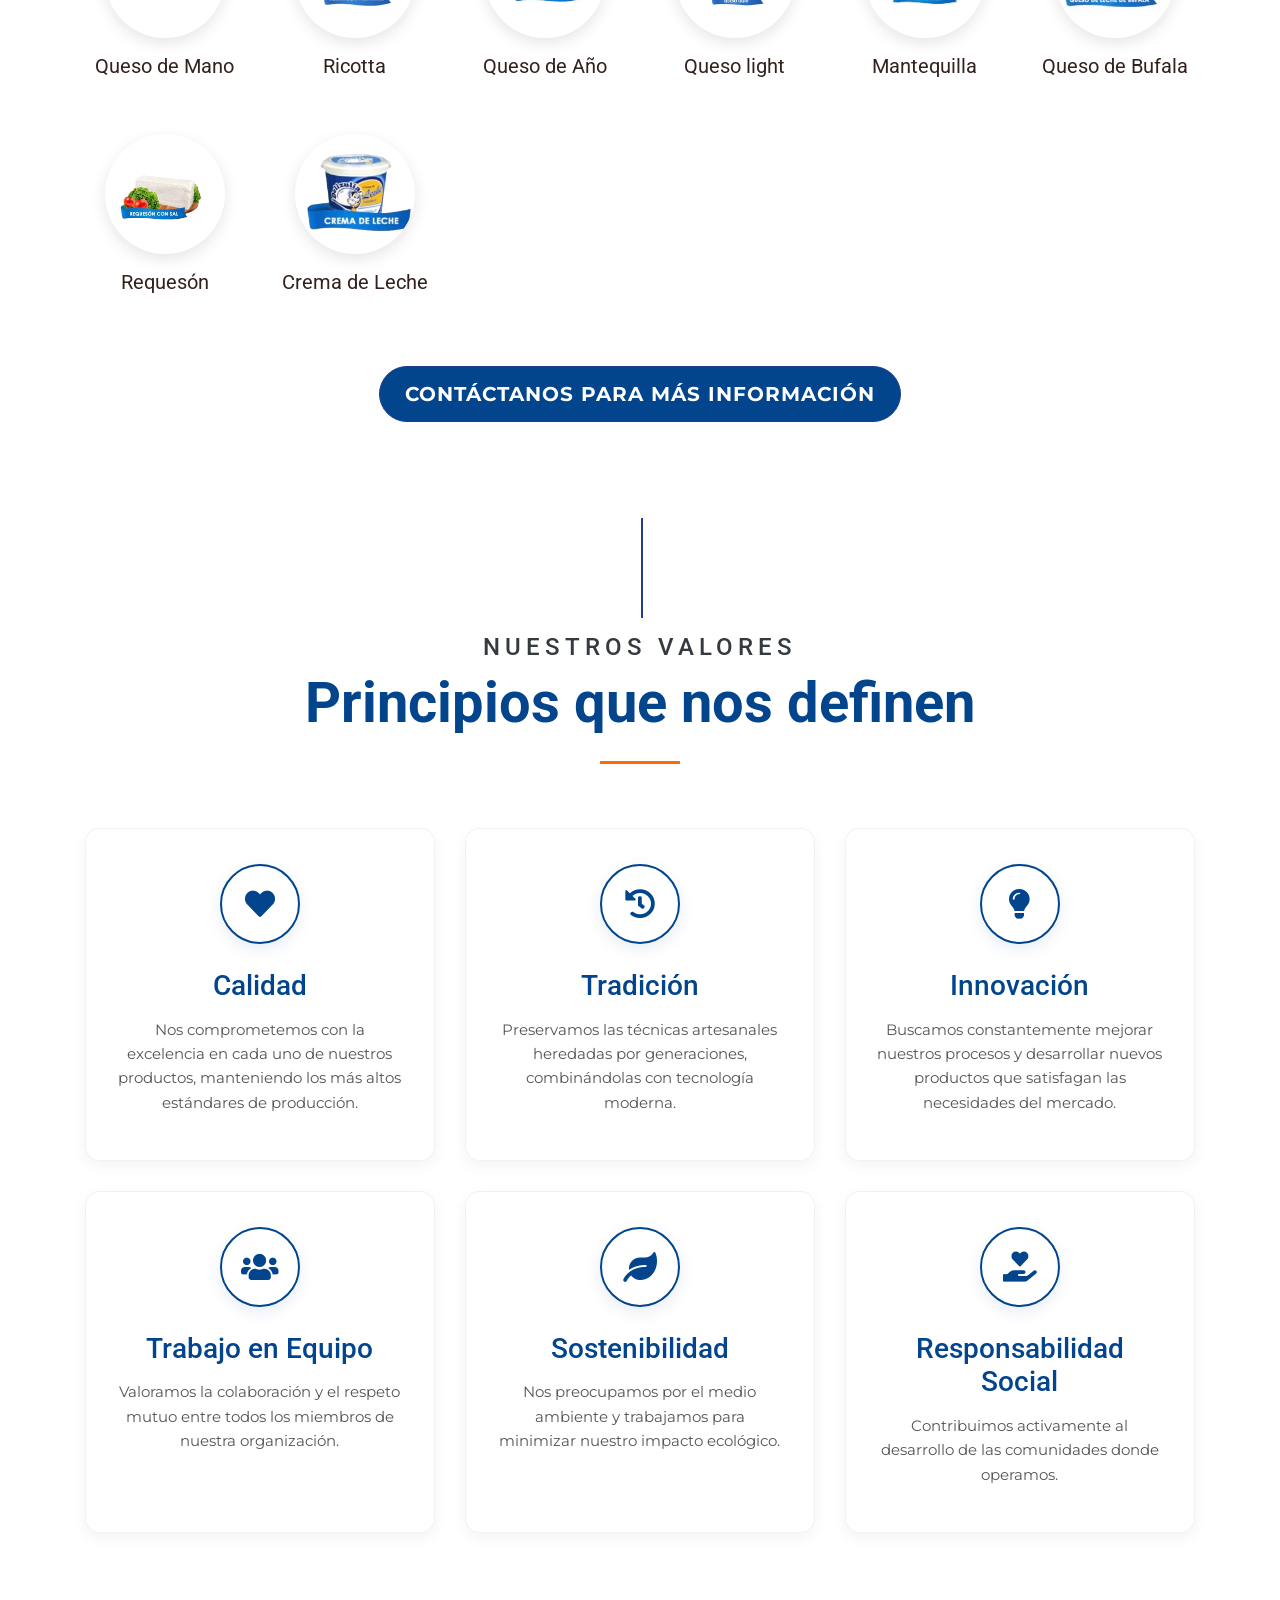
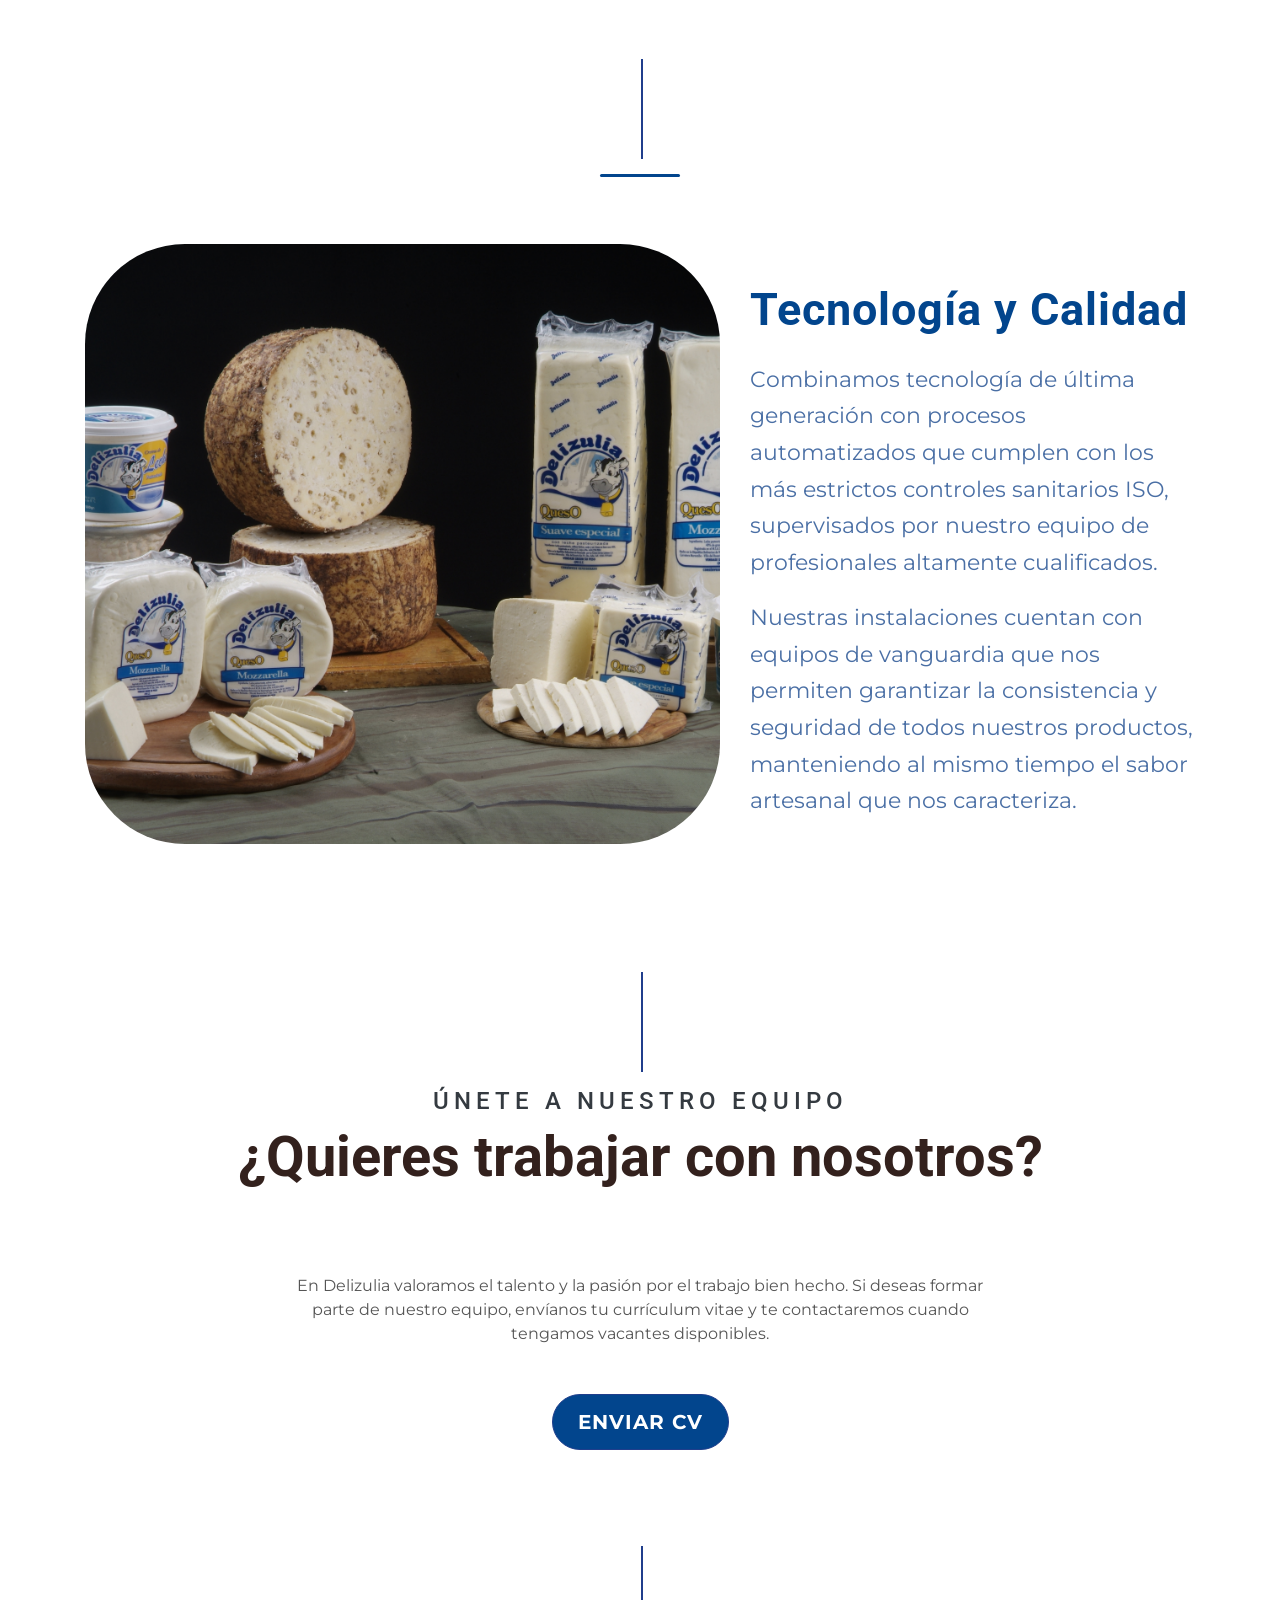
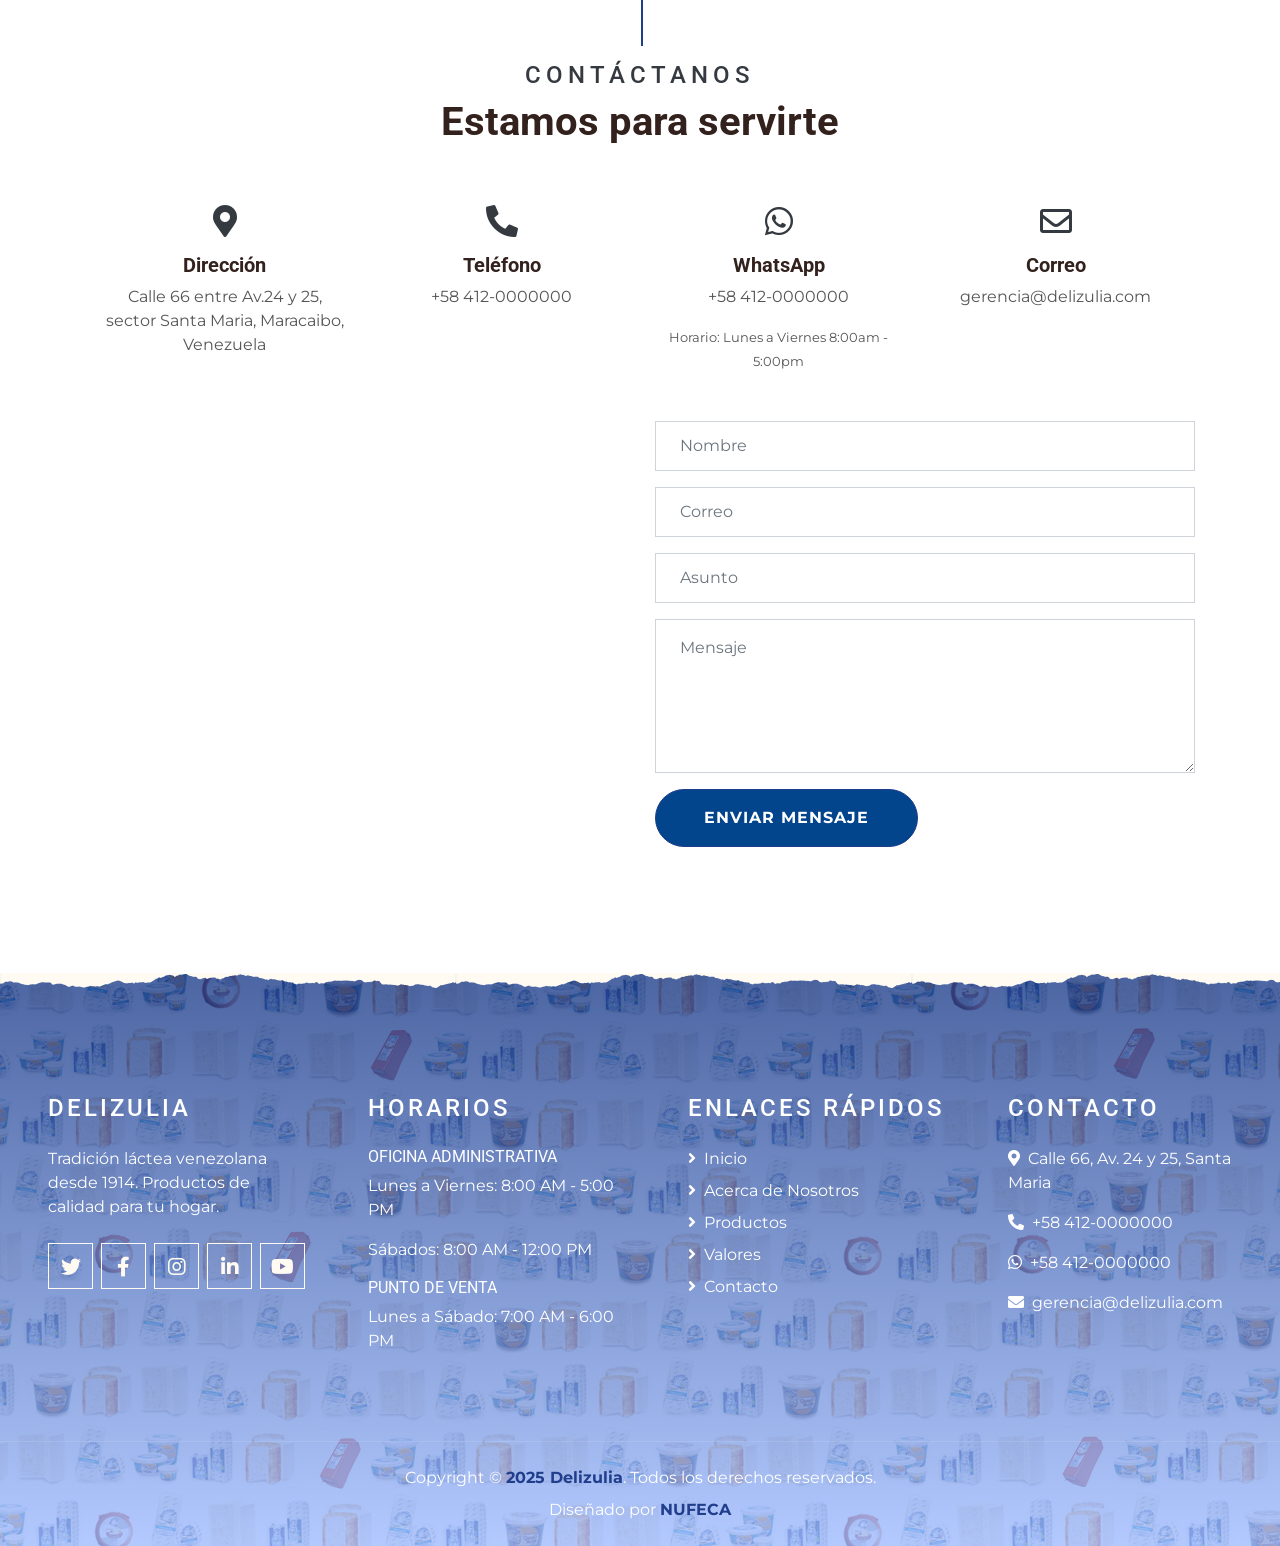
==== commit ad4eaa0c: "cambio" ====
--- a/index.html
+++ b/index.html
@@ -194,7 +194,7 @@
     <div class="container-fluid p-0 nav-bar">
         <nav class="navbar navbar-expand-lg bg-none navbar-dark py-0">
             <a href="index.html" class="navbar-brand px-lg-4 m-0 py-lg-2">
-                <img src="img/DELIZULIA-LOGO+PIONEROS EN VECTORES.png" alt="Logo de Delizulia" class="logo-circle">
+                <img src="img/delizulia_logo.png" alt="Logo de Delizulia" class="logo-circle">
             </a>
             <button type="button" class="navbar-toggler" data-toggle="collapse" data-target="#navbarCollapse">
                 <span class="navbar-toggler-icon"></span>
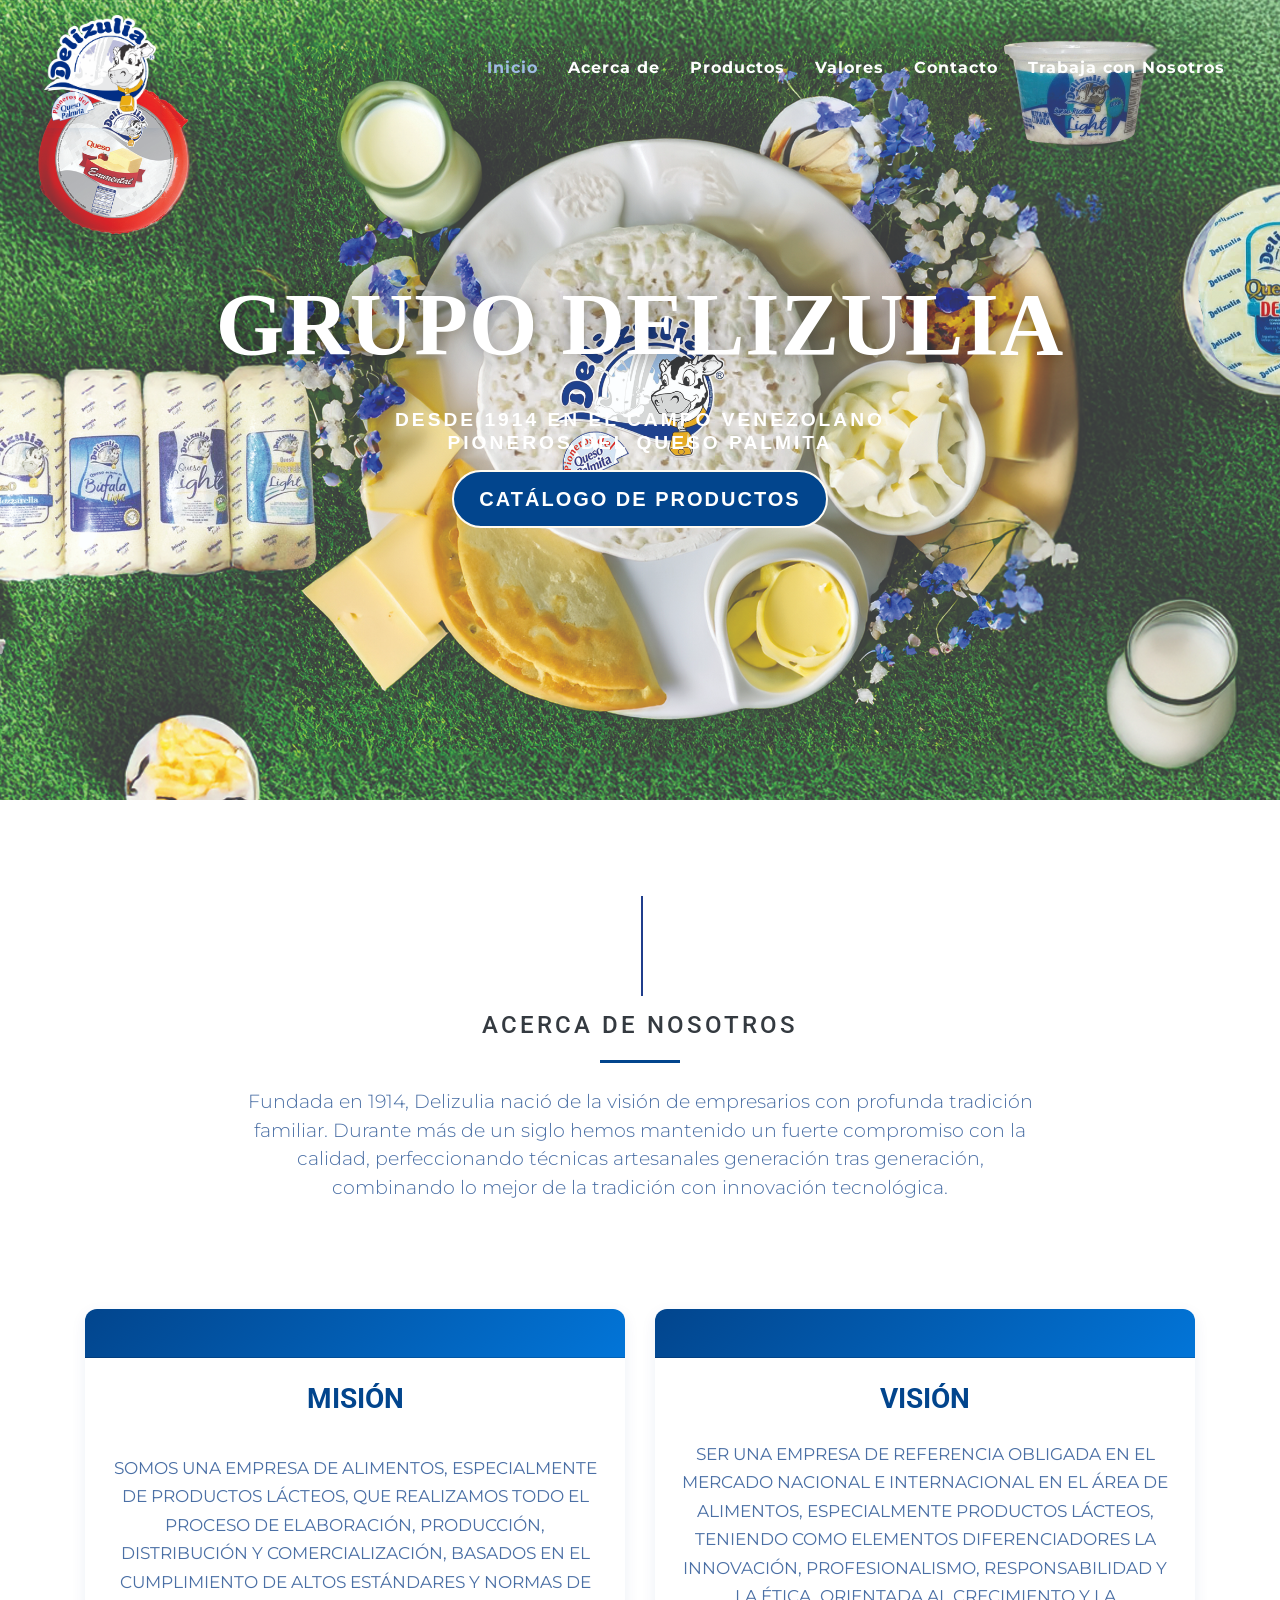
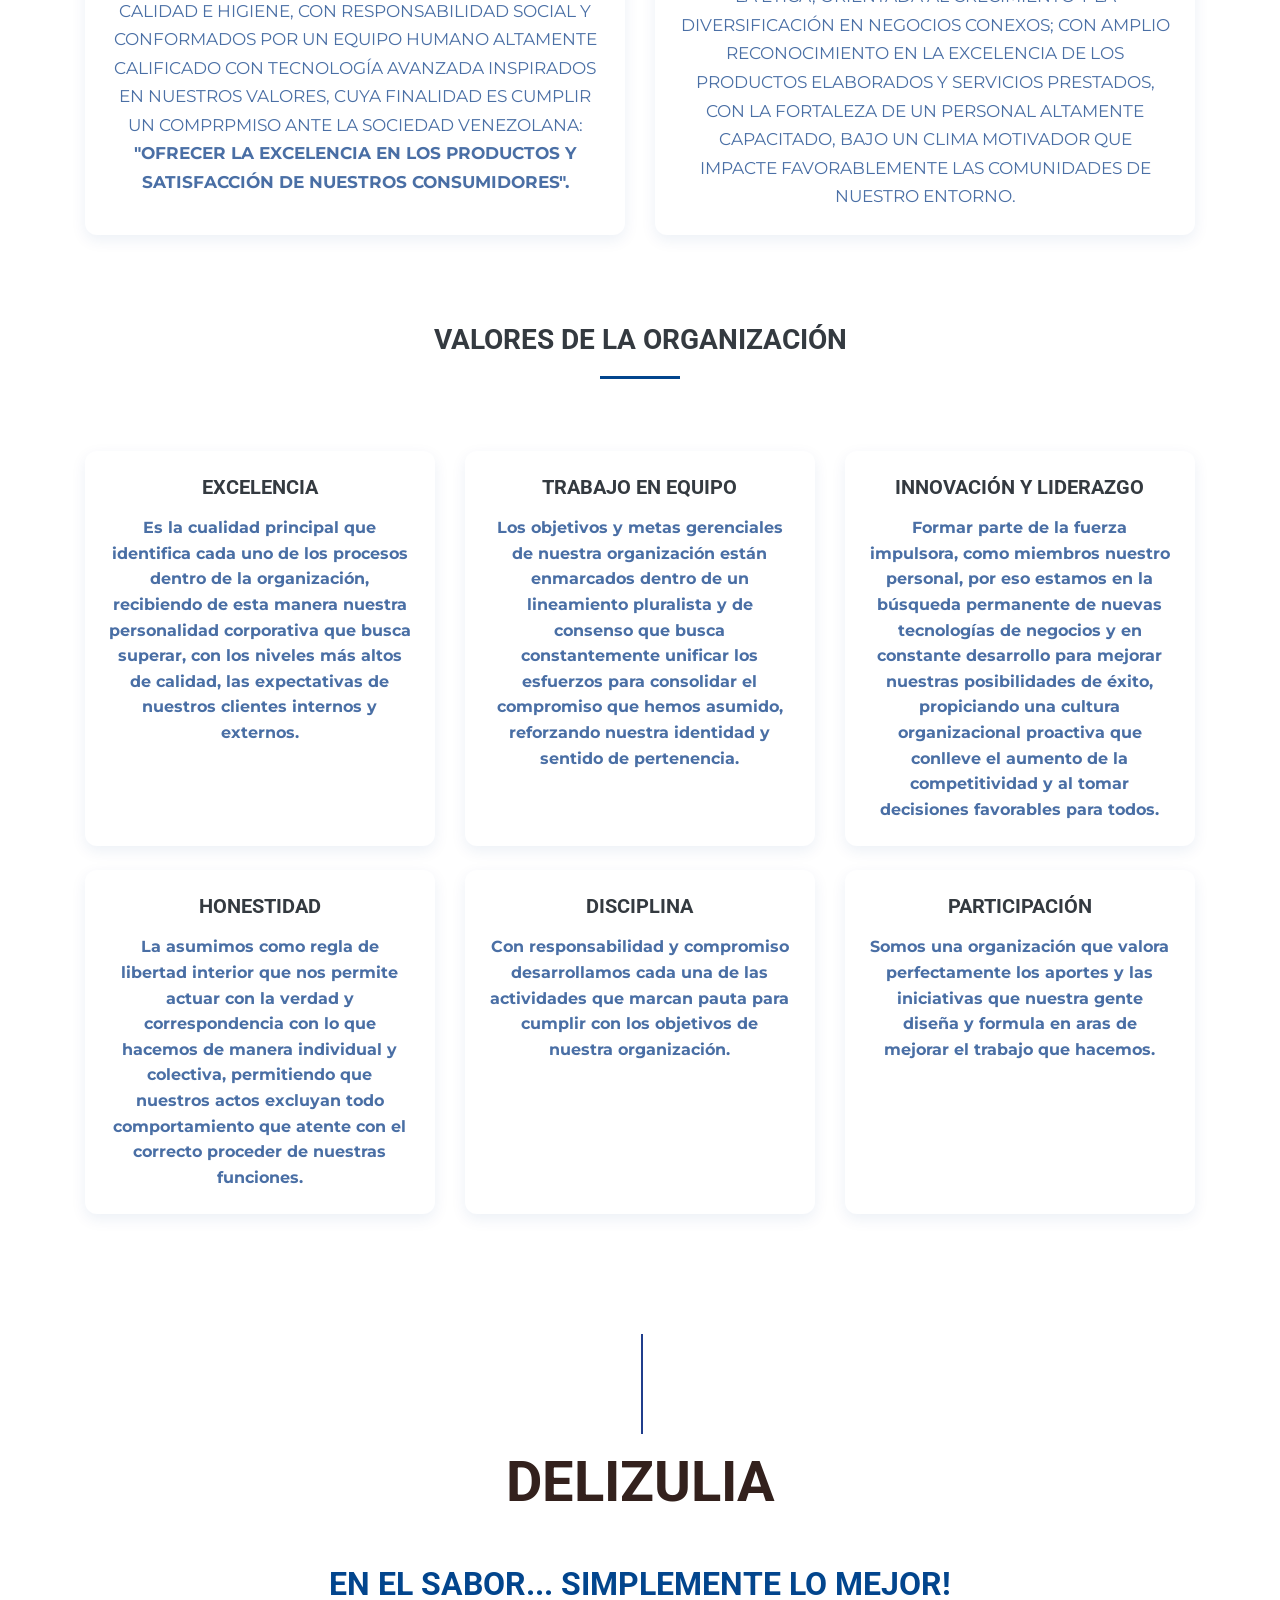
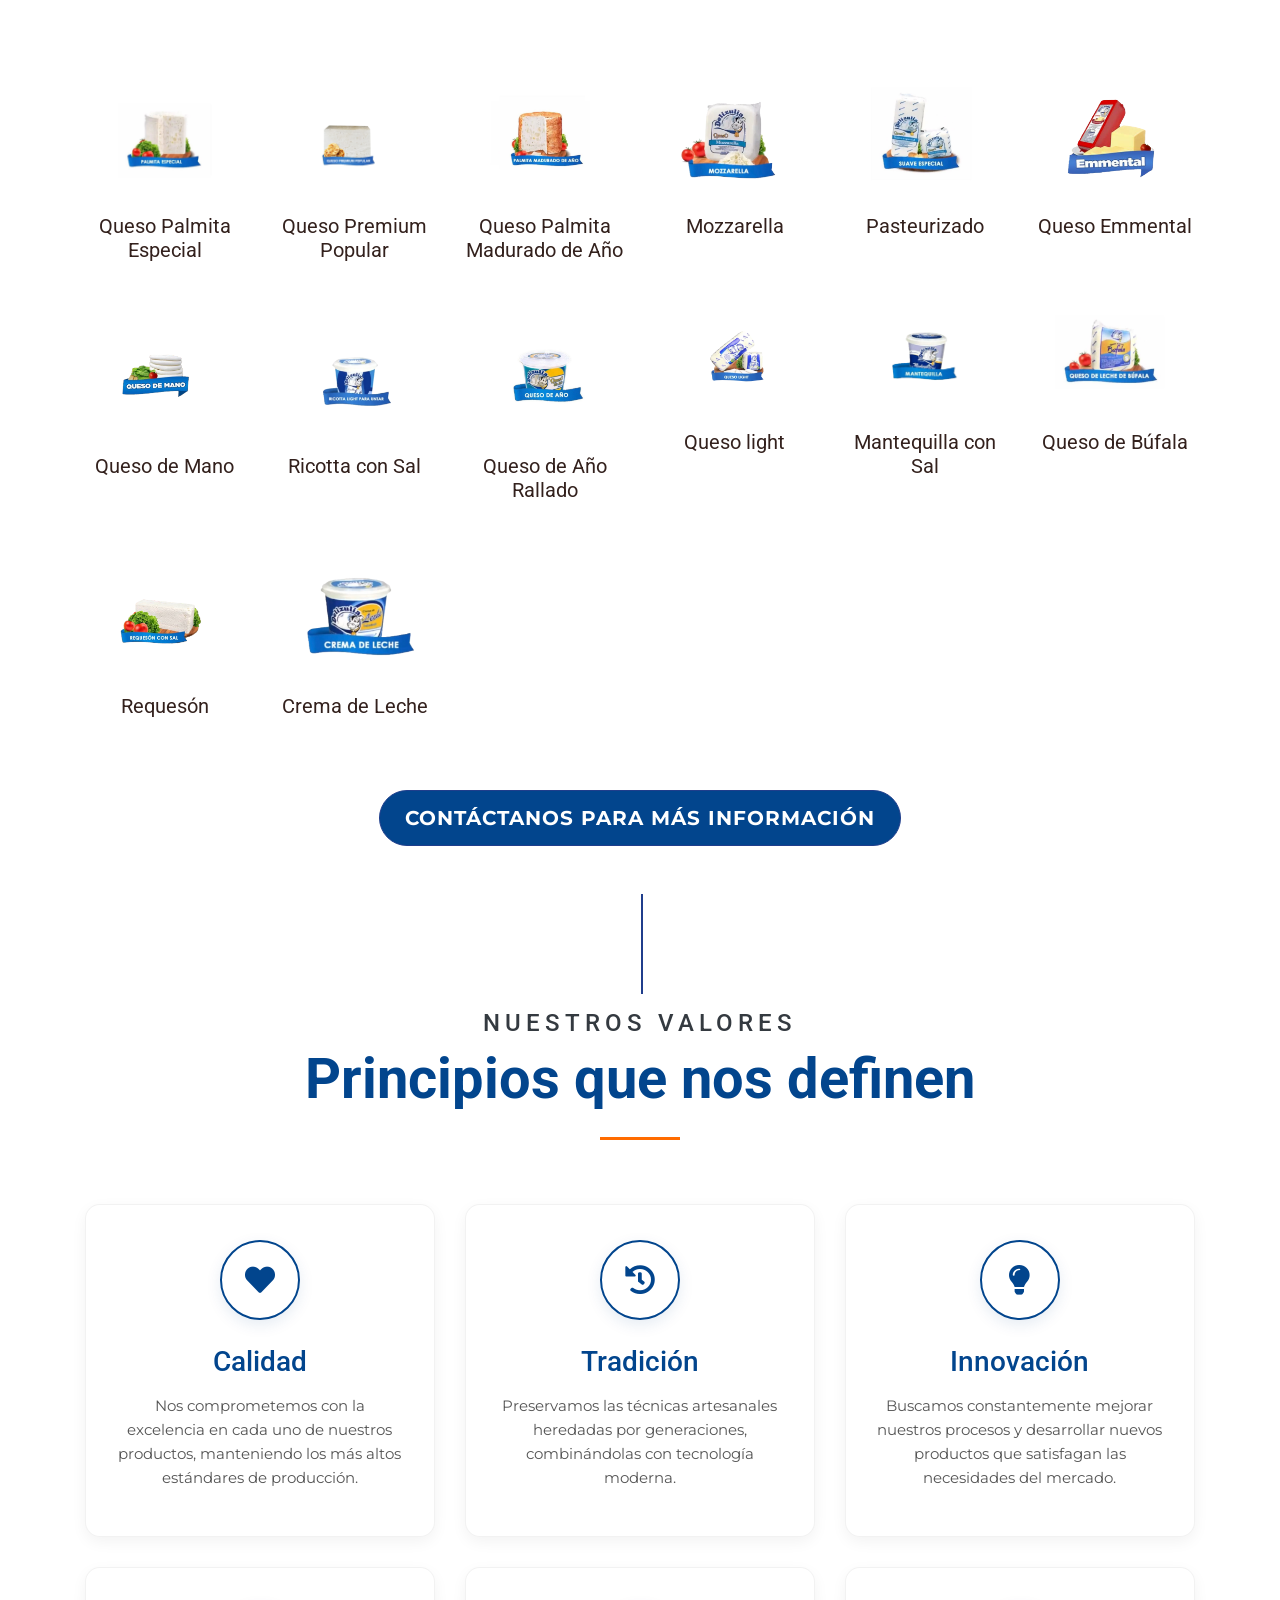
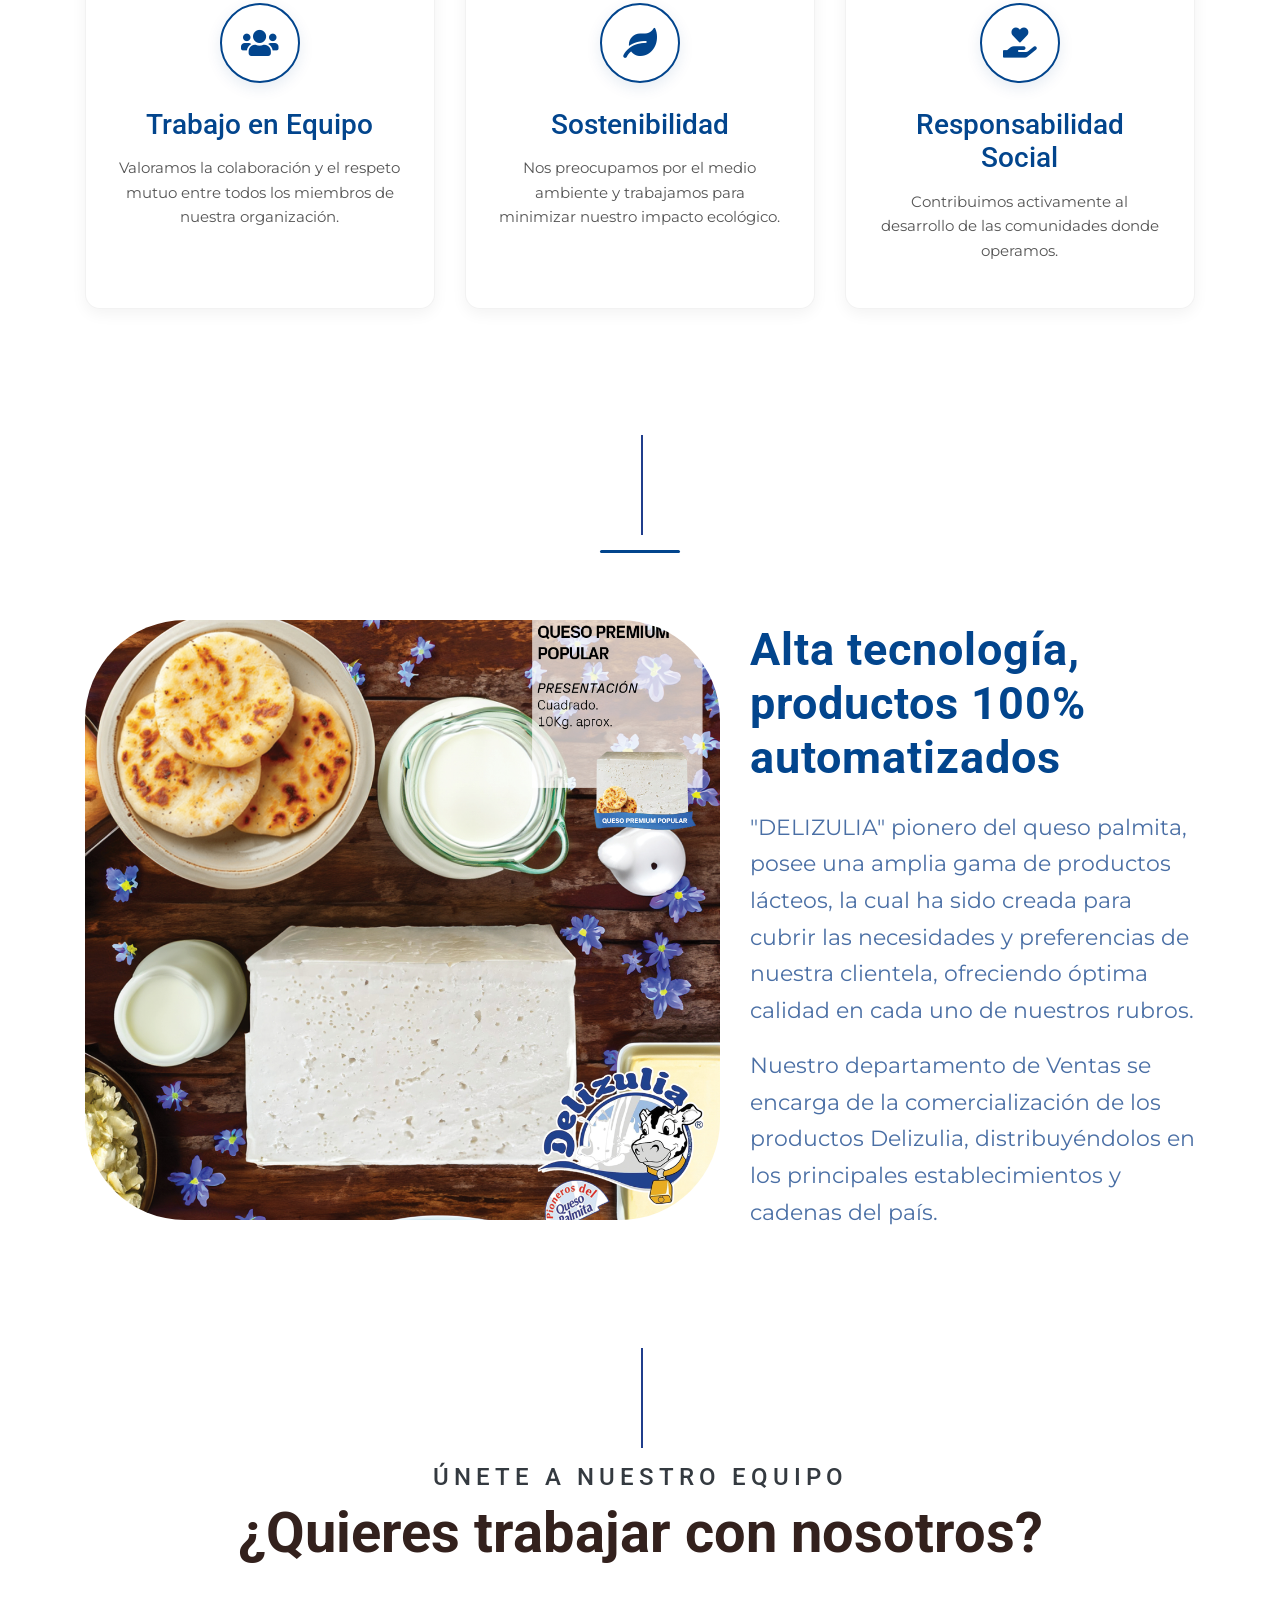
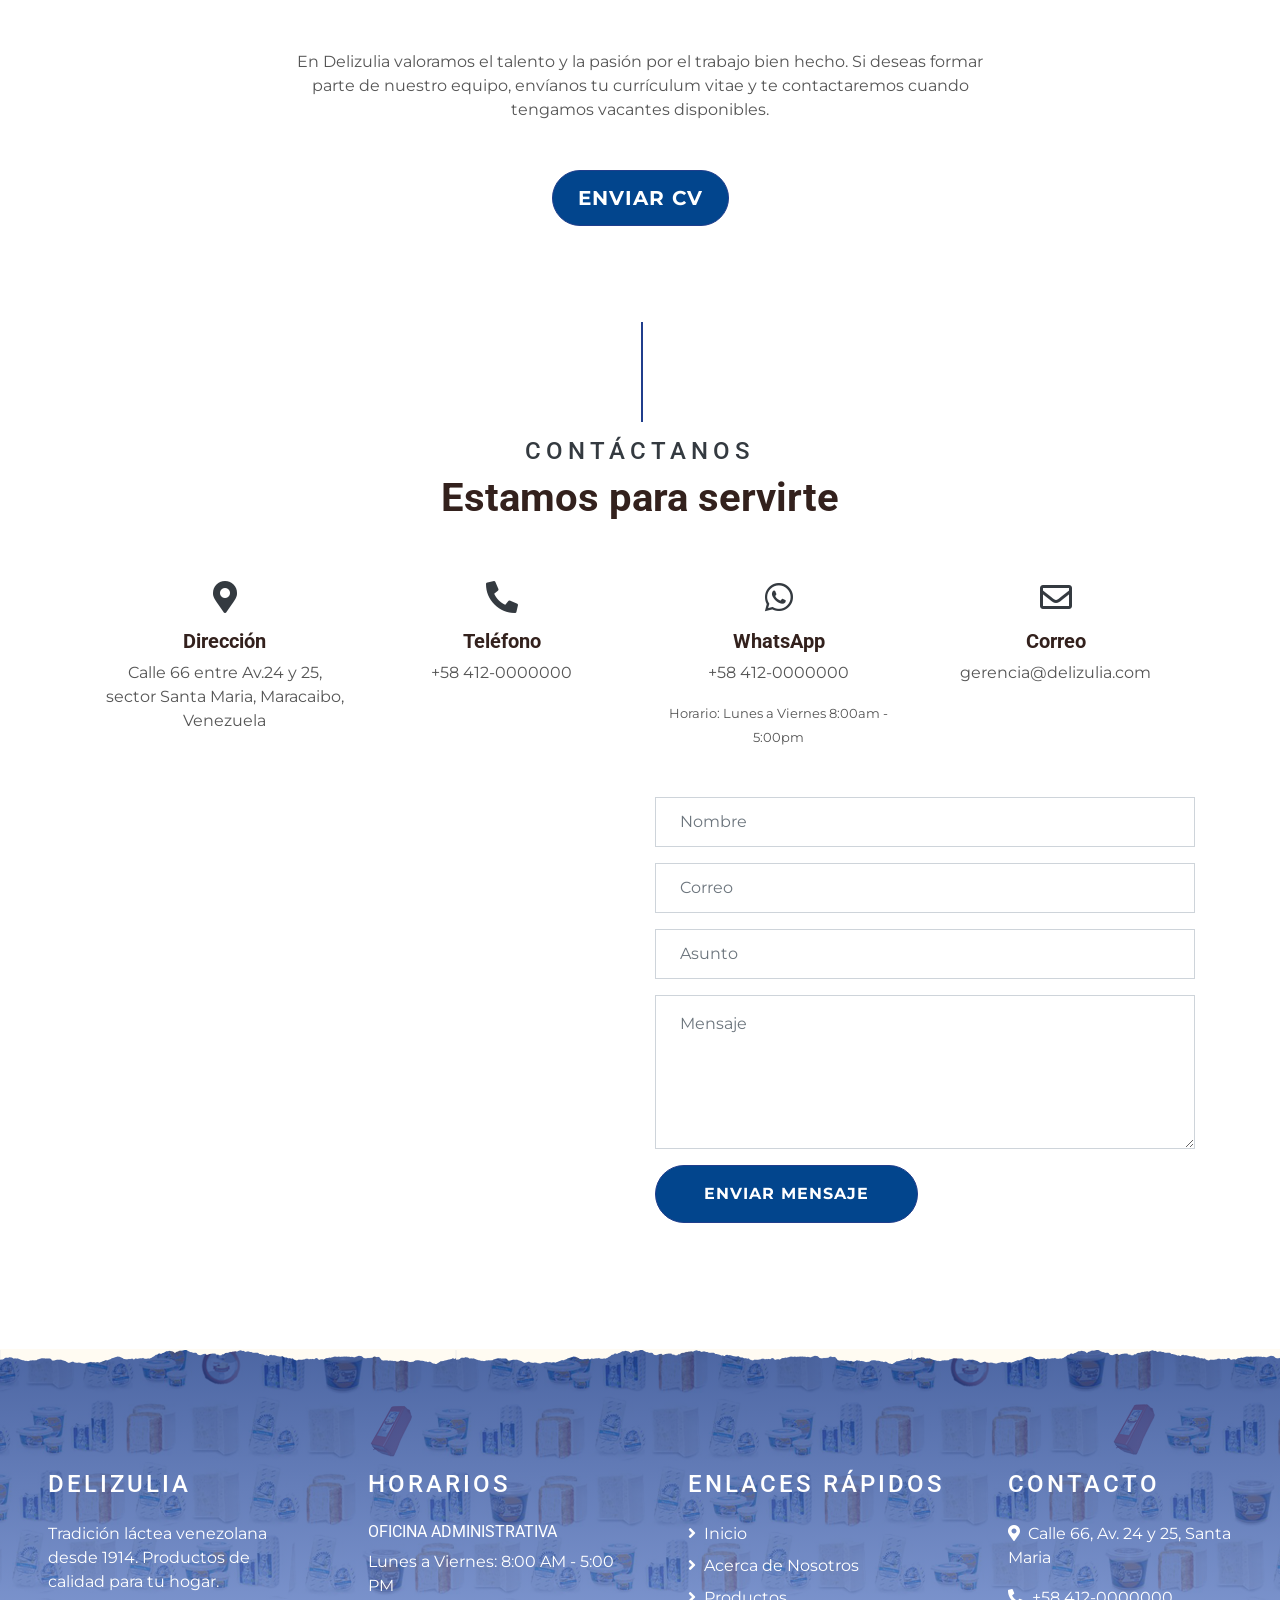
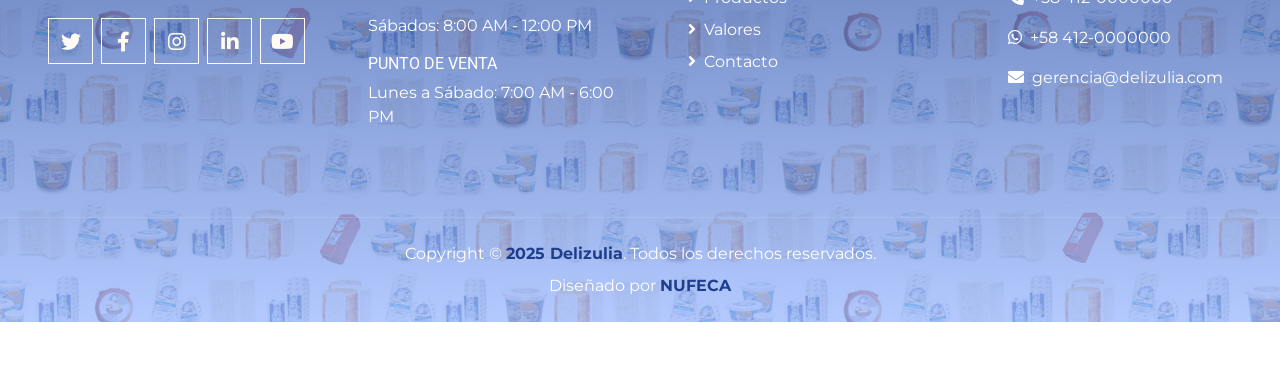
==== commit f6e6fd2f: "nuevos cambios" ====
--- a/index.html
+++ b/index.html
@@ -213,18 +213,18 @@
     </div>
 
     <div class="container-fluid p-0 mb-5" id="inicio">
-        <div id="blog-carousel" class="carousel slide overlay-bottom" data-ride="carousel">
-            <div class="container-fluid p-0 mb-5">
-                <div class="position-relative overflow-hidden" style="height: 800px;">
-                    <img class="w-100 h-100" src="img/inicio1.jpg" style="object-fit: cover; filter: blur(3px);">
-                    <div class="carousel-caption d-flex flex-column align-items-center justify-content-center h-100">
-                        <h1 class="display-1 text-white m-0" style="font-family: 'Cormorant', serif; font-weight: 700; font-size: 5.5rem; letter-spacing: 1px; text-shadow: 0 0 20px rgba(0,0,0,0.5);">GRUPO DELIZULIA</h1>
-                        <h2 class="text-white m-0 mt-3" style="font-family: 'Proza Libre', sans-serif; font-weight: 300; font-size: 1.5rem; letter-spacing: 3px;">COMPROMETIDOS CON EL PAÍS Y CON LAS PERSONAS</h2>
-                        <a href="#productos" class="btn btn-outline-light btn-lg mt-4 cta-button" style="font-family: 'Proza Libre', sans-serif; font-weight: 500; letter-spacing: 2px; border-width: 2px;">NUESTROS PRODUCTOS</a>
-                    </div>
-                </div>
-            </div>          
-        </div>
+        <div class="container-fluid p-0 mb-5">
+            <div class="position-relative overflow-hidden" style="height: 800px;">
+                <img class="w-100 h-100" src="img/inicio1.jpg" style="object-fit: cover">
+                <div class="carousel-caption d-flex flex-column align-items-center justify-content-center h-100">
+                    <h1 class="display-1 text-white m-0" style="font-family: 'Cormorant', serif; font-weight: 700; font-size: 5.5rem; letter-spacing: 1px; text-shadow: 0 0 20px rgba(0,0,0,0.5);">GRUPO DELIZULIA</h1>
+                    <h2 class="text-white m-0 mt-2" style="font-family: 'Proza Libre', sans-serif; font-weight: 700; font-size: 1.2rem; letter-spacing: 3px; white-space: pre-line; line-height: 1.2;">
+                        DESDE 1914 EN EL CAMPO VENEZOLANO<br>PIONEROS DEL QUESO PALMITA
+                    </h2>
+                    <a href="#productos" class="btn btn-outline-light btn-lg mt-3 cta-button" style="font-family: 'Proza Libre', sans-serif; font-weight: 700; letter-spacing: 2px; border-width: 2px;">CATÁLOGO DE PRODUCTOS</a>
+                </div>
+            </div>
+        </div>          
     </div>
 
     <div class="container-fluid py-5" id="acerca" style="background-color: #ffff;">
@@ -232,56 +232,36 @@
             <div class="section-title">
                 <h4 class="text-primary text-uppercase mb-3" style="letter-spacing: 3px; font-weight: 700;">ACERCA DE NOSOTROS</h4>
                 <div class="divider mb-4 mx-auto" style="width: 80px; height: 3px; background: #02458d;"></div>
-                <p class="text-center lead mx-auto mb-5" style="max-width: 800px; font-size: 1.2rem; color: #4a6fa5;">Somos un grupo en el sector agropecuario y agroindustrial, en especial en el sector lácteo y de alimentos, comprometidos con el país y con las personas, con tradición desde el año 1914.</p>
+                <p class="text-center lead mx-auto mb-5" style="max-width: 800px; font-size: 1.2rem; color: #4a6fa5;">Fundada en 1914, Delizulia nació de la visión de empresarios con profunda tradición familiar. Durante más de un siglo hemos mantenido un fuerte compromiso con la calidad, perfeccionando técnicas artesanales generación tras generación, combinando lo mejor de la tradición con innovación tecnológica.</p>
             </div>
             
             <div class="row mt-4">
-                <div class="col-lg-4 mb-4 d-flex">
+                <div class="col-lg-6 mb-4 d-flex">
                     <div class="card w-100 border-0 h-100" style="border-radius: 12px; background: white; box-shadow: 0 5px 15px rgba(2, 69, 141, 0.08);">
                         <div class="card-header bg-primary-gradient text-white py-4" style="border-radius: 12px 12px 0 0;">
-                            <div class="icon-box bg-white text-primary rounded-circle mx-auto" style="width: 70px; height: 70px; display: flex; align-items: center; justify-content: center; box-shadow: 0 5px 15px rgba(0,0,0,0.1);">
-                                <i class="fas fa-history fa-2x"></i>
-                            </div>
-                        </div>
-                        <div class="card-body p-4 d-flex flex-column">
-                            <h3 class="mb-4 text-center font-weight-bold" style="color:#02458d;">NUESTRA HISTORIA</h3>
-                            <div class="flex-grow-1">
-                                <p class="text-center" style="color: #4a6fa5; line-height: 1.7;">Fundada en 1914, Delizulia nació de la visión de empresarios con profunda tradición familiar. Durante más de un siglo hemos mantenido un fuerte compromiso con la calidad, perfeccionando técnicas artesanales generación tras generación, combinando lo mejor de la tradición con innovación tecnológica.</p>
-                            </div>
-                        </div>
-                    </div>
-                </div>
-
-                <div class="col-lg-4 mb-4 d-flex">
-                    <div class="card w-100 border-0 h-100" style="border-radius: 12px; background: white; box-shadow: 0 5px 15px rgba(2, 69, 141, 0.08);">
-                        <div class="card-header bg-primary-gradient text-white py-4" style="border-radius: 12px 12px 0 0;">
-                            <div class="icon-box bg-white text-primary rounded-circle mx-auto" style="width: 70px; height: 70px; display: flex; align-items: center; justify-content: center; box-shadow: 0 5px 15px rgba(0,0,0,0.1);">
-                                <i class="fas fa-bullseye fa-2x"></i>
-                            </div>
                         </div>
                         <div class="card-body p-4 d-flex flex-column">
                             <h3 class="mb-4 text-center font-weight-bold" style="color:#02458d;">MISIÓN</h3>
                             <div class="flex-grow-1 d-flex align-items-center">
                                 <div>
-                                    <p class="text-center mb-0" style="color: #4a6fa5; line-height: 1.7; font-size: 1.05rem;">Producir y comercializar productos lácteos de la más alta calidad, manteniendo nuestras raíces tradicionales mientras innovamos para satisfacer las necesidades del consumidor moderno, contribuyendo al desarrollo del sector agroindustrial venezolano.</p>
+                                    <p class="text-center mb-0" style="color: #4a6fa5; line-height: 1.7; font-size: 1.05rem;">
+                                        SOMOS UNA EMPRESA DE ALIMENTOS, ESPECIALMENTE DE PRODUCTOS LÁCTEOS, QUE REALIZAMOS TODO EL PROCESO DE ELABORACIÓN, PRODUCCIÓN, DISTRIBUCIÓN Y COMERCIALIZACIÓN, BASADOS EN EL CUMPLIMIENTO DE ALTOS ESTÁNDARES Y NORMAS DE CALIDAD E HIGIENE, CON RESPONSABILIDAD SOCIAL Y CONFORMADOS POR UN EQUIPO HUMANO ALTAMENTE CALIFICADO CON TECNOLOGÍA AVANZADA INSPIRADOS EN NUESTROS VALORES, CUYA FINALIDAD ES CUMPLIR UN COMPRPMISO ANTE LA SOCIEDAD VENEZOLANA: <b>"OFRECER LA EXCELENCIA EN LOS PRODUCTOS Y SATISFACCIÓN DE NUESTROS CONSUMIDORES".</b>
+                                    </p>
                                 </div>
                             </div>
                         </div>
                     </div>
                 </div>
 
-                <div class="col-lg-4 mb-4 d-flex">
+                <div class="col-lg-6 mb-4 d-flex">
                     <div class="card w-100 border-0 h-100" style="border-radius: 12px; background: white; box-shadow: 0 5px 15px rgba(2, 69, 141, 0.08);">
                         <div class="card-header bg-primary-gradient text-white py-4" style="border-radius: 12px 12px 0 0;">
-                            <div class="icon-box bg-white text-primary rounded-circle mx-auto" style="width: 70px; height: 70px; display: flex; align-items: center; justify-content: center; box-shadow: 0 5px 15px rgba(0,0,0,0.1);">
-                                <i class="fas fa-eye fa-2x"></i>
-                            </div>
                         </div>
                         <div class="card-body p-4 d-flex flex-column">
                             <h3 class="mb-4 text-center font-weight-bold" style="color:#02458d;">VISIÓN</h3>
                             <div class="flex-grow-1 d-flex align-items-center">
                                 <div>
-                                    <p class="text-center mb-0" style="color: #4a6fa5; line-height: 1.7; font-size: 1.05rem;">Ser la mejor empresa venezolana en la fabricación y comercialización de productos de consumo masivo, evaluando continuamente oportunidades de negocio para ofrecer soluciones integrales a clientes y consumidores.</p>
+                                    <p class="text-center mb-0" style="color: #4a6fa5; line-height: 1.7; font-size: 1.05rem;">SER UNA EMPRESA DE REFERENCIA OBLIGADA EN EL MERCADO NACIONAL E INTERNACIONAL EN EL ÁREA DE ALIMENTOS, ESPECIALMENTE PRODUCTOS LÁCTEOS, TENIENDO COMO ELEMENTOS DIFERENCIADORES LA INNOVACIÓN, PROFESIONALISMO, RESPONSABILIDAD Y LA ÉTICA, ORIENTADA AL CRECIMIENTO Y LA DIVERSIFICACIÓN EN NEGOCIOS CONEXOS; CON AMPLIO RECONOCIMIENTO EN LA EXCELENCIA DE LOS PRODUCTOS ELABORADOS Y SERVICIOS PRESTADOS, CON LA FORTALEZA DE UN PERSONAL ALTAMENTE CAPACITADO, BAJO UN CLIMA MOTIVADOR QUE IMPACTE FAVORABLEMENTE LAS COMUNIDADES DE NUESTRO ENTORNO.</p>
                                 </div>
                             </div>
                         </div>
@@ -291,44 +271,55 @@
 
             <div class="row mt-5 pt-3">
                 <div class="col-12 text-center mb-5">
-                    <h3 class="text-primary font-weight-bold mb-3">PILARES FUNDAMENTALES</h3>
+                    <h3 class="text-primary font-weight-bold mb-3">VALORES DE LA ORGANIZACIÓN</h3>
                     <div class="divider mb-4 mx-auto" style="width: 80px; height: 3px; background: #02458d;"></div>
-                    <p class="text-blue mx-auto" style="max-width: 700px; color: #4a6fa5;">Los valores que nos han guiado por más de un siglo y nos seguirán diferenciando en el futuro</p>
-                </div>
-                <div class="col-lg-3 col-md-6 mb-4 d-flex">
+                </div>
+                <div class="col-lg-4 col-md-6 mb-4 d-flex">
                     <div class="card w-100 border-0 p-4 text-center h-100 hover-transform" style="border-radius: 12px; background: white; box-shadow: 0 5px 15px rgba(2, 69, 141, 0.08);">
-                        <div class="icon-box bg-primary-gradient text-white rounded-circle mx-auto mb-4" style="width: 90px; height: 90px; display: flex; align-items: center; justify-content: center; transition: all 0.4s;">
-                            <i class="fas fa-medal fa-2x"></i>
-                        </div>
-                        <h5 class="text-primary font-weight-bold mb-3">CALIDAD</h5>
-                        <p class="text-blue mb-0" style="line-height: 1.6; color: #4a6fa5;">Excelencia en cada producto que elaboramos, cumpliendo con los más altos estándares internacionales.</p>
-                    </div>
-                </div>
-                <div class="col-lg-3 col-md-6 mb-4 d-flex">
+                        <h5 class="text-primary font-weight-bold mb-3">EXCELENCIA</h5>
+                        <p class="text-blue mb-0" style="line-height: 1.6; color: #4a6fa5;">
+                            <b>Es la cualidad principal que identifica cada uno de los procesos dentro de la organización, recibiendo de esta manera nuestra personalidad corporativa que busca superar, con los niveles más altos de calidad, las expectativas de nuestros clientes internos y externos.</b>
+                        </p>
+                    </div>
+                </div>
+                <div class="col-lg-4 col-md-6 mb-4 d-flex">
                     <div class="card w-100 border-0 p-4 text-center h-100 hover-transform" style="border-radius: 12px; background: white; box-shadow: 0 5px 15px rgba(2, 69, 141, 0.08);">
-                        <div class="icon-box bg-primary-gradient text-white rounded-circle mx-auto mb-4" style="width: 90px; height: 90px; display: flex; align-items: center; justify-content: center; transition: all 0.4s;">
-                            <i class="fas fa-heart fa-2x"></i>
-                        </div>
-                        <h5 class="text-primary font-weight-bold mb-3">TRADICIÓN</h5>
-                        <p class="text-blue mb-0" style="line-height: 1.6; color: #4a6fa5;">Más de un siglo de experiencia manteniendo las técnicas artesanales que nos hacen únicos.</p>
-                    </div>
-                </div>
-                <div class="col-lg-3 col-md-6 mb-4 d-flex">
+                        <h5 class="text-primary font-weight-bold mb-3">TRABAJO EN EQUIPO</h5>
+                        <p class="text-blue mb-0" style="line-height: 1.6; color: #4a6fa5;">
+                            <b>Los objetivos y metas gerenciales de nuestra organización están enmarcados dentro de un lineamiento pluralista y de consenso que busca constantemente unificar los esfuerzos para consolidar el compromiso que hemos asumido, reforzando nuestra identidad y sentido de pertenencia.</b>
+                        </p>
+                    </div>
+                </div>
+                <div class="col-lg-4 col-md-6 mb-4 d-flex">
                     <div class="card w-100 border-0 p-4 text-center h-100 hover-transform" style="border-radius: 12px; background: white; box-shadow: 0 5px 15px rgba(2, 69, 141, 0.08);">
-                        <div class="icon-box bg-primary-gradient text-white rounded-circle mx-auto mb-4" style="width: 90px; height: 90px; display: flex; align-items: center; justify-content: center; transition: all 0.4s;">
-                            <i class="fas fa-lightbulb fa-2x"></i>
-                        </div>
-                        <h5 class="text-primary font-weight-bold mb-3">INNOVACIÓN</h5>
-                        <p class="text-blue mb-0" style="line-height: 1.6; color: #4a6fa5;">Tecnología de vanguardia al servicio de la calidad y la eficiencia productiva.</p>
-                    </div>
-                </div>
-                <div class="col-lg-3 col-md-6 mb-4 d-flex">
+                        <h5 class="text-primary font-weight-bold mb-3">INNOVACIÓN Y LIDERAZGO</h5>
+                        <p class="text-blue mb-0" style="line-height: 1.6; color: #4a6fa5;">
+                            <b>Formar parte de la fuerza impulsora, como miembros nuestro personal, por eso estamos en la búsqueda permanente de nuevas tecnologías de negocios y en constante desarrollo para mejorar nuestras posibilidades de éxito, propiciando una cultura organizacional proactiva que conlleve el aumento de la competitividad y al tomar decisiones favorables para todos.</b>
+                        </p>
+                    </div>
+                </div>
+                <div class="col-lg-4 col-md-6 mb-4 d-flex">
                     <div class="card w-100 border-0 p-4 text-center h-100 hover-transform" style="border-radius: 12px; background: white; box-shadow: 0 5px 15px rgba(2, 69, 141, 0.08);">
-                        <div class="icon-box bg-primary-gradient text-white rounded-circle mx-auto mb-4" style="width: 90px; height: 90px; display: flex; align-items: center; justify-content: center; transition: all 0.4s;">
-                            <i class="fas fa-users fa-2x"></i>
-                        </div>
-                        <h5 class="text-primary font-weight-bold mb-3">EQUIPO</h5>
-                        <p class="text-blue mb-0" style="line-height: 1.6; color: #4a6fa5;">Profesionales comprometidos que hacen posible nuestra excelencia día a día.</p>
+                        <h5 class="text-primary font-weight-bold mb-3">HONESTIDAD</h5>
+                        <p class="text-blue mb-0" style="line-height: 1.6; color: #4a6fa5;">
+                            <b>La asumimos como regla de libertad interior que nos permite actuar con la verdad y correspondencia con lo que hacemos de manera individual y colectiva, permitiendo que nuestros actos excluyan todo comportamiento que atente con el correcto proceder de nuestras funciones.</b>
+                        </p>
+                    </div>
+                </div>
+                <div class="col-lg-4 col-md-6 mb-4 d-flex">
+                    <div class="card w-100 border-0 p-4 text-center h-100 hover-transform" style="border-radius: 12px; background: white; box-shadow: 0 5px 15px rgba(2, 69, 141, 0.08);">
+                        <h5 class="text-primary font-weight-bold mb-3">DISCIPLINA</h5>
+                        <p class="text-blue mb-0" style="line-height: 1.6; color: #4a6fa5;">
+                            <b>Con responsabilidad y compromiso desarrollamos cada una de las actividades que marcan pauta para cumplir con los objetivos de nuestra organización.</b>
+                        </p>
+                    </div>
+                </div>
+                <div class="col-lg-4 col-md-6 mb-4 d-flex">
+                    <div class="card w-100 border-0 p-4 text-center h-100 hover-transform" style="border-radius: 12px; background: white; box-shadow: 0 5px 15px rgba(2, 69, 141, 0.08);">
+                        <h5 class="text-primary font-weight-bold mb-3">PARTICIPACIÓN</h5>
+                        <p class="text-blue mb-0" style="line-height: 1.6; color: #4a6fa5;">
+                            <b>Somos una organización que valora perfectamente los aportes y las iniciativas que nuestra gente diseña y formula en aras de mejorar el trabajo que hacemos.</b>
+                        </p>
                     </div>
                 </div>
             </div>
@@ -358,10 +349,9 @@
     <div class="container-fluid product-section py-5" id="productos">
         <div class="container">
             <div class="section-title text-center">
-                <h4 class="text-primary text-uppercase" style="letter-spacing: 5px;">Los mejores quesos</h4>
-                <h1 class="display-4 mb-5">Al mejor precio</h1>
+                <h1 class="display-4 mb-5">DELIZULIA</h1>
                                     <div class="productos-titulos">
-                        <h2 style="color: #02458d;">EN EL SABOR, SIMPLEMENTE LO MEJOR.</h2>
+                        <h2 style="color: #02458d;">EN EL SABOR... SIMPLEMENTE LO MEJOR!</h2>
                     
                     </div>
             </div>
@@ -370,104 +360,103 @@
     <div class="col-lg-6">
         <div class="row text-center">
             <div class="col-6 col-md-4 mb-5">
-                <div class="product-circle mx-auto">
-                    <img class="img-fluid rounded-circle" src="img/palmitae.jpg" alt="Queso Palmita" onclick="showDescription('Palmita', 'Descripción del Queso Palmita.', 'img/PALMITA.jpg')">
-                </div>
-                <h5 class="mt-3">Palmita</h5>
-            </div>
-            <div class="col-6 col-md-4 mb-5">
-                <div class="product-circle mx-auto">
-                    <img class="img-fluid rounded-circle" src="img/PREMIUM POPULAR.png" alt="Queso Premium Popular" onclick="showDescription('Premium Popular', 'Un queso de alta calidad con un sabor único.', 'img/PREMIUM POLULAR.jpg')">
-                </div>
-                <h5 class="mt-3">Premium Popular</h5>
-            </div>
-            <div class="col-6 col-md-4 mb-5">
-                <div class="product-circle mx-auto">
-                    <img class="img-fluid rounded-circle" src="img/almitamc.jpg" alt="Madurado cuadrado/redondo" onclick="showDescription('Madurado', 'Descripción del Queso Madurado.', 'img/palmitam.jpg')">
-                </div>
-                <h5 class="mt-3">Madurado</h5>
-            </div>
-            <div class="col-6 col-md-4 mb-5">
-                <div class="product-circle mx-auto">
-                    <img class="img-fluid rounded-circle" src="img/QUESO DE MANO.png" alt="Queso de Mano" onclick="showDescription('Queso de Mano', 'Descripción del Queso de Mano.', 'img/QUESO DE MANO.JPG')">
+                <div class="product-circle mx-auto" style="border-radius:0; box-shadow:none;">
+                    <img class="img-fluid" src="img/palmitae.jpg" alt="Queso Palmita" onclick="showDescription('Queso Palmita Especial', 'Descripción del Queso Palmita.', 'img/Palmital.jpg')">
+                </div>
+                <h5 class="mt-3">Queso Palmita Especial</h5>
+            </div>
+            <div class="col-6 col-md-4 mb-5">
+                <div class="product-circle mx-auto" style="border-radius:0; box-shadow:none;">
+                    <img class="img-fluid" src="img/PREMIUM POPULAR.png" alt="Queso Premium Popular" onclick="showDescription('Queso Premium Popular', 'Un queso de alta calidad con un sabor único.', 'img/QPremium.jpg')">
+                </div>
+                <h5 class="mt-3">Queso Premium Popular</h5>
+            </div>
+            <div class="col-6 col-md-4 mb-5">
+                <div class="product-circle mx-auto" style="border-radius:0; box-shadow:none;">
+                    <img class="img-fluid" src="img/almitamc.jpg" alt="Madurado cuadrado/redondo" onclick="showDescription('Queso Palmita Madurado de Año', 'Descripción del Queso Madurado.', 'img/palmitam.jpg')">
+                </div>
+                <h5 class="mt-3">Queso Palmita Madurado de Año</h5>
+            </div>
+            <div class="col-6 col-md-4 mb-5">
+                <div class="product-circle mx-auto" style="border-radius:0; box-shadow:none;">
+                    <img class="img-fluid" src="img/QUESO DE MANO.png" alt="Queso de Mano" onclick="showDescription('Queso de Mano', 'Descripción del Queso de Mano.', 'img/qm.jpg')">
                 </div>
                 <h5 class="mt-3">Queso de Mano</h5>
             </div>
             <div class="col-6 col-md-4 mb-5">
-                <div class="product-circle mx-auto">
-                    <img class="img-fluid rounded-circle" src="img/RICOTTA.png" alt="Ricotta" onclick="showDescription('Ricotta', 'Descripción de la Ricotta.', 'img/RICOTTA.JPG')">
-                </div>
-                <h5 class="mt-3">Ricotta</h5>
-            </div>
-            <div class="col-6 col-md-4 mb-5">
-                <div class="product-circle mx-auto">
-                    <img class="img-fluid rounded-circle" src="img/anio.jpg" alt="Queso de Año" onclick="showDescription('Queso de Año', 'Descripción del Queso de Año.', 'img/QUESO DE ANIO.JPG')">
-                </div>
-                <h5 class="mt-3">Queso de Año</h5>
+                <div class="product-circle mx-auto" style="border-radius:0; box-shadow:none;">
+                    <img class="img-fluid" src="img/RICOTTA.png" alt="Ricotta" onclick="showDescription('Ricotta con Sal', 'Descripción de la Ricotta.', 'img/ricco.jpg')">
+                </div>
+                <h5 class="mt-3">Ricotta con Sal</h5>
+            </div>
+            <div class="col-6 col-md-4 mb-5">
+                <div class="product-circle mx-auto" style="border-radius:0; box-shadow:none;">
+                    <img class="img-fluid" src="img/anio.jpg" alt="Queso de Año" onclick="showDescription('Queso de Año', 'Descripción del Queso de Año.', 'img/Qanio.jpg')">
+                </div>
+                <h5 class="mt-3">Queso de Año Rallado</h5>
             </div>
             <!-- Producto adicional 1 -->
             <div class="col-6 col-md-4 mb-5">
-                <div class="product-circle mx-auto">
-                    <img class="img-fluid rounded-circle" src="img/REQUESON.png" alt="Queso Requesón" onclick="showDescription('Requesón', 'Descripción del Requesón.', 'img/REQUESON.jpg')">
+                <div class="product-circle mx-auto" style="border-radius:0; box-shadow:none;">
+                    <img class="img-fluid" src="img/REQUESON.png" alt="Queso Requesón" onclick="showDescription('Requesón', 'Descripción del Requesón.', 'img/Req.jpg')">
                 </div>
                 <h5 class="mt-3">Requesón</h5>
             </div>
             <!-- Producto adicional 2 -->
             <div class="col-6 col-md-4 mb-5">
-                <div class="product-circle mx-auto">
-                    <img class="img-fluid rounded-circle" src="img/CREMA DE LECHE.png" alt="Crema de Leche" onclick="showDescription('Crema de Leche', 'Descripción de la Crema de Leche.', 'img/CREMA DE LECHE.jpg')">
+                <div class="product-circle mx-auto" style="border-radius:0; box-shadow:none;">
+                    <img class="img-fluid" src="img/CREMA DE LECHE.png" alt="Crema de Leche" onclick="showDescription('Crema de Leche', 'Descripción de la Crema de Leche.', 'img/CremaL.jpg')">
                 </div>
                 <h5 class="mt-3">Crema de Leche</h5>
             </div>
         </div>
     </div>
-    
+
     <div class="col-lg-6">
         <div class="row text-center">
             <div class="col-6 col-md-4 mb-5">
-                <div class="product-circle mx-auto">
-                    <img class="img-fluid rounded-circle" src="img/MOZZARELLA.png" alt="Mozzarela" onclick="showDescription('Mozzarela', 'Descripción de la Mozzarela.', 'img/barras.jpg')">
-                </div>
-                <h5 class="mt-3">Mozzarela</h5>
-            </div>
-            <div class="col-6 col-md-4 mb-5">
-                <div class="product-circle mx-auto">
-                    <img class ="img-fluid rounded-circle" src="img/suave.jpg" alt="Pasteurizado suave especial" onclick="showDescription('Pasteurizado', 'Descripción del Queso Pasteurizado.', 'img/barras.jpg')">
+                <div class="product-circle mx-auto" style="border-radius:0; box-shadow:none;">
+                    <img class="img-fluid" src="img/MOZZARELLA.png" alt="Mozzarela" onclick="showDescription('Mozzarella', 'Descripción de la Mozzarela.', 'img/barras.jpg')">
+                </div>
+                <h5 class="mt-3">Mozzarella</h5>
+            </div>
+            <div class="col-6 col-md-4 mb-5">
+                <div class="product-circle mx-auto" style="border-radius:0; box-shadow:none;">
+                    <img class="img-fluid" src="img/suave.jpg" alt="Pasteurizado suave especial" onclick="showDescription('Pasteurizado', 'Descripción del Queso Pasteurizado.', 'img/barras.jpg')">
                 </div>
                 <h5 class="mt-3">Pasteurizado</h5>
             </div>
             <div class="col-6 col-md-4 mb-5">
-                <div class="product-circle mx-auto">
-                    <img class="img-fluid rounded-circle" src="img/EMMENTAL.png" alt="Queso Emmental" onclick="showDescription('Queso Emmental', 'Descripción del Queso Emmental.', 'img/EMMENTAL.JPG')">
+                <div class="product-circle mx-auto" style="border-radius:0; box-shadow:none;">
+                    <img class="img-fluid" src="img/EMMENTAL.png" alt="Queso Emmental" onclick="showDescription('Queso Emmental', 'Descripción del Queso Emmental.', 'img/Emm.JPG')">
                 </div>
                 <h5 class="mt-3">Queso Emmental</h5>
             </div>
             <div class="col-6 col-md-4 mb-5">
-                <div class="product-circle mx-auto">
-                    <img class="img-fluid rounded-circle" src="img/QUESO LIGHT.png" alt="Queso light" onclick="showDescription('Queso light', 'Descripción del Queso light.', 'img/LIGHT.jpg')">
+                <div class="product-circle mx-auto" style="border-radius:0; box-shadow:none;">
+                    <img class="img-fluid" src="img/QUESO LIGHT.png" alt="Queso light" onclick="showDescription('Queso light', 'Descripción del Queso light.', 'img/LIGHT.jpg')">
                 </div>
                 <h5 class="mt-3">Queso light</h5>
             </div>
             <div class="col-6 col-md-4 mb-5">
-                <div class="product-circle mx-auto">
-                    <img class="img-fluid rounded-circle" src="img/mantequilla.jpg" alt="Mantequilla" onclick="showDescription('Mantequilla', 'Descripción de la Mantequilla.', 'img/MANTEQUILLA-2.JPG')">
-                </div>
-                <h5 class="mt-3">Mantequilla</h5>
-            </div>
-            <div class="col-6 col-md-4 mb-5">
-                <div class="product-circle mx-auto">
-                    <img class="img-fluid rounded-circle" src="img/bufala.jpg" alt="Queso de Bufala" onclick="showDescription('Queso de Bufala', 'Descripción del Queso de Bufala.', 'img/barras.jpg')">
-                </div>
-                <h5 class="mt-3">Queso de Bufala</h5>
+                <div class="product-circle mx-auto" style="border-radius:0; box-shadow:none;">
+                    <img class="img-fluid" src="img/asd.png" alt="Mantequilla" onclick="showDescription('Mantequilla con Sal', 'Descripción de la Mantequilla.', 'img/Mantq.JPG')">
+                </div>
+                <h5 class="mt-3">Mantequilla con Sal</h5>
+            </div>
+            <div class="col-6 col-md-4 mb-5">
+                <div class="product-circle mx-auto" style="border-radius:0; box-shadow:none;">
+                    <img class="img-fluid" src="img/bufala.jpg" alt="Queso de Bufala" onclick="showDescription('Queso de Búfala', 'Descripción del Queso de Bufala.', 'img/barras.jpg')">
+                </div>
+                <h5 class="mt-3">Queso de Búfala</h5>
             </div>
         </div>
     </div>
-</div>
-            
-            <div class="text-center mt-3">
+
+        </div>
+                    <div class="text-center mt-3">
                 <a href="#contacto" class="btn btn-primary btn-lg cta-button">Contáctanos para más información</a>
             </div>
-        </div>
     </div>
 
     <style>
@@ -682,15 +671,26 @@
                 <div class="col-lg-7 mb-4 mb-lg-0">
                     <!-- Carrusel de imágenes dinámicas -->
                     <div class="dynamic-images-container">
-                        <img src="img/senoras.png" alt="Procesos automatizados" class="img-fluid dynamic-img active">
-                        <img src="img/quesos0050.JPG" alt="Quesos varios" class="img-fluid dynamic-img">
-                        <img src="img/barras.jpg" alt="camiones" class="img-fluid dynamic-img">
+                        <img src="img/Palmital.jpg" alt="Queso Palmita Especial" class="img-fluid dynamic-img active">
+                        <img src="img/QPremium.jpg" alt="Queso Premium Popular" class="img-fluid dynamic-img">
+                        <img src="img/palmitam.jpg" alt="Queso Palmita Madurado de Año" class="img-fluid dynamic-img">
+                        <img src="img/qm.jpg" alt="Queso de Mano" class="img-fluid dynamic-img">
+                        <img src="img/ricco.jpg" alt="Ricotta con Sal" class="img-fluid dynamic-img">
+                        <img src="img/Qanio.jpg" alt="Queso de Año Rallado" class="img-fluid dynamic-img">
+                        <img src="img/Req.jpg" alt="Requesón" class="img-fluid dynamic-img">
+                        <img src="img/CremaL.jpg" alt="Crema de Leche" class="img-fluid dynamic-img">
+                        <img src="img/barras.jpg" alt="Mozzarella" class="img-fluid dynamic-img">
+                        <img src="img/barras.jpg" alt="Pasteurizado" class="img-fluid dynamic-img">
+                        <img src="img/Emm.JPG" alt="Queso Emmental" class="img-fluid dynamic-img">
+                        <img src="img/LIGHT.jpg" alt="Queso light" class="img-fluid dynamic-img">
+                        <img src="img/Mantq.JPG" alt="Mantequilla con Sal" class="img-fluid dynamic-img">
+                        <img src="img/barras.jpg" alt="Queso de Búfala" class="img-fluid dynamic-img">
                     </div>
                 </div>
                 <div class="col-lg-5 py-5 py-lg-0">
-                    <h2 class="mb-4 tecnologia-calidad-title">Tecnología y Calidad</h2>
-                    <p class="tecnologia-calidad-desc">Combinamos tecnología de última generación con procesos automatizados que cumplen con los más estrictos controles sanitarios ISO, supervisados por nuestro equipo de profesionales altamente cualificados.</p>
-                    <p class="tecnologia-calidad-desc">Nuestras instalaciones cuentan con equipos de vanguardia que nos permiten garantizar la consistencia y seguridad de todos nuestros productos, manteniendo al mismo tiempo el sabor artesanal que nos caracteriza.</p>
+                    <h2 class="mb-4 tecnologia-calidad-title">Alta tecnología, productos 100% automatizados</h2>
+                    <p class="tecnologia-calidad-desc">"DELIZULIA" pionero del queso palmita, posee una amplia gama de productos lácteos, la cual ha sido creada para cubrir las necesidades y preferencias de nuestra clientela, ofreciendo óptima calidad en cada uno de nuestros rubros.</p>
+                    <p class="tecnologia-calidad-desc">Nuestro departamento de Ventas se encarga de la comercialización de los productos Delizulia, distribuyéndolos en los principales establecimientos y cadenas del país.</p>
                 
                 </div>
             </div>
@@ -868,56 +868,27 @@
     modal.style.left = '50%';
     modal.style.transform = 'translate(-50%, -50%)';
     modal.style.backgroundColor = 'white';
-    modal.style.padding = '25px';
+    modal.style.padding = '20px';
     modal.style.borderRadius = '12px';
     modal.style.boxShadow = '0 5px 15px rgba(0, 0, 0, 0.2)';
     modal.style.zIndex = '1000';
-    modal.style.maxWidth = '90%';
-    modal.style.width = '400px';
+    modal.style.maxWidth = '98vw';
+    modal.style.width = 'min(900px, 98vw)';
     modal.style.textAlign = 'center';
-    
-    // Textos mejorados para cada producto (puedes ampliarlos)
-    const enhancedDescriptions = {
-        'Palmita': 'Queso suave y cremoso, típico venezolano, ideal para desayunos y arepas. Elaborado con leche pasteurizada de máxima calidad.',
-        'Premium Popular': 'Nuestro queso premium, con proceso de maduración especial para un sabor intenso y textura firme. Perfecto para quienes buscan lo mejor.',
-        'Madurado': 'Queso madurado naturalmente, desarrolla un sabor robusto y textura firme perfecta para rallar o acompañar platos tradicionales.',
-        'Queso de Mano': 'Queso fresco, suave y elástico, tradicional en la gastronomía venezolana. Ideal para cachapas y arepas.',
-        'Ricotta': 'Queso fresco, ligero y cremoso, bajo en grasa. Perfecto para rellenos, postres y recetas saludables.',
-        'Queso de Año': 'Queso madurado por largo tiempo, de sabor fuerte y textura dura. Excelente para rallar y dar carácter a tus platos.',
-        'Requesón': 'Queso fresco, granulado y suave, bajo en grasa. Ideal para desayunos, postres y preparaciones ligeras.',
-        'Crema de Leche': 'Producto lácteo cremoso y versátil, perfecto para salsas, postres y acompañar frutas.',
-        'Mozzarela': 'Queso de pasta hilada, suave y elástico, ideal para pizzas, pastas y ensaladas.',
-        'Pasteurizado': 'Queso de sabor suave y textura cremosa, elaborado con leche pasteurizada. Perfecto para sándwiches y meriendas.',
-        'Queso Emmental': 'Queso suizo de sabor suave y ligeramente dulce. Ideal para gratinar y tablas de quesos.',
-        'Queso light': 'Queso reducido en grasa, mantiene el sabor y la textura, ideal para quienes buscan opciones más saludables.',
-        'Mantequilla': 'Mantequilla fresca y cremosa, elaborada con leche de alta calidad. Perfecta para untar y cocinar.',
-        'Queso de Bufala': 'Queso elaborado con leche de búfala, de sabor delicado y textura suave. Ideal para ensaladas y platos gourmet.'
-    };
-    
-    const finalDescription = enhancedDescriptions[title] || description;
-    
     modal.innerHTML = `
-        <h2 style='margin: 0 0 15px 0; color: #02458d; font-size: 1.8rem;'>${title}</h2>
-        
-        <div style='margin-bottom: 15px;'>
-            <p style='margin: 0; line-height: 1.6; font-size: 1.1rem;'>${finalDescription}</p>
-        </div>
-        
-        <div style='height: 1px; background: linear-gradient(to right, transparent, #02458d, transparent); margin: 20px 0;'></div>
-        
+        <h2 style='margin: 0 0 24px 0; color: #02458d; font-size: 2.5rem;'>${title}</h2>
         <img src='${imageSrc}' alt='${title}' 
-             style='width: 100%; max-width: 250px; border-radius: 8px; border: 1px solid #eee; margin-bottom: 20px;'>
-        
+             style='width: 100%; max-width: 800px; border-radius: 14px; border: 2px solid #eee; margin-bottom: 28px;'>
+        <br>
         <button onclick='closeModal()' 
                 style='background-color: #02458d; color: white; 
-                       padding: 10px 25px; border: none; border-radius: 5px; 
-                       cursor: pointer; font-weight: bold; transition: all 0.3s;'
+                       padding: 14px 36px; border: none; border-radius: 7px; 
+                       cursor: pointer; font-weight: bold; font-size: 1.15rem; transition: all 0.3s;'
                 onmouseover='this.style.backgroundColor="#013570"' 
                 onmouseout='this.style.backgroundColor="#02458d"'>
             Cerrar
         </button>
     `;
-    
     // Fondo semitransparente
     const overlay = document.createElement('div');
     overlay.style.position = 'fixed';
@@ -928,7 +899,6 @@
     overlay.style.backgroundColor = 'rgba(0, 0, 0, 0.5)';
     overlay.style.zIndex = '999';
     overlay.onclick = closeModal;
-    
     document.body.appendChild(overlay);
     document.body.appendChild(modal);
 }
--- a/css/style.css
+++ b/css/style.css
@@ -9598,7 +9598,7 @@
   left: 0;
   right: 0;
   bottom: 0;
-  background: rgb(32 62 140 / 50%);
+  background: rgb(32 62 140 / 0%);
   z-index: 1;
 }
 
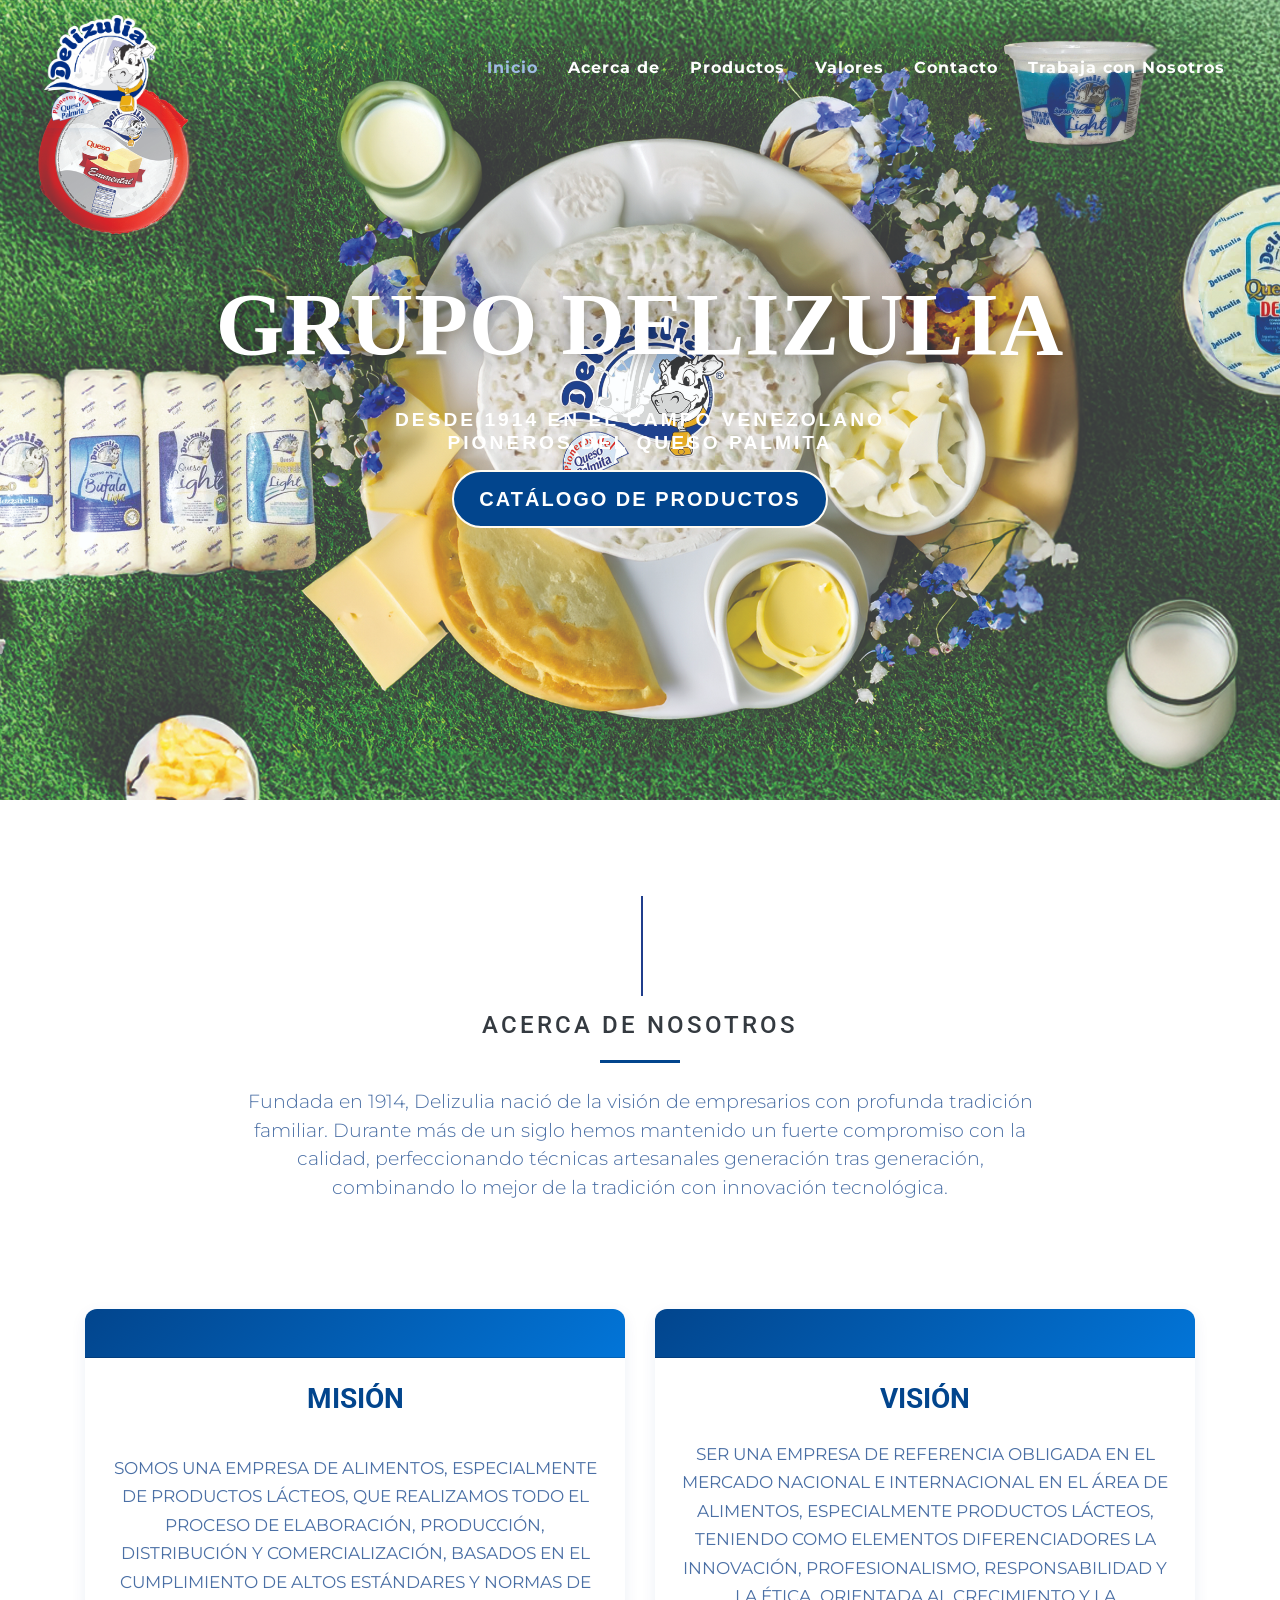
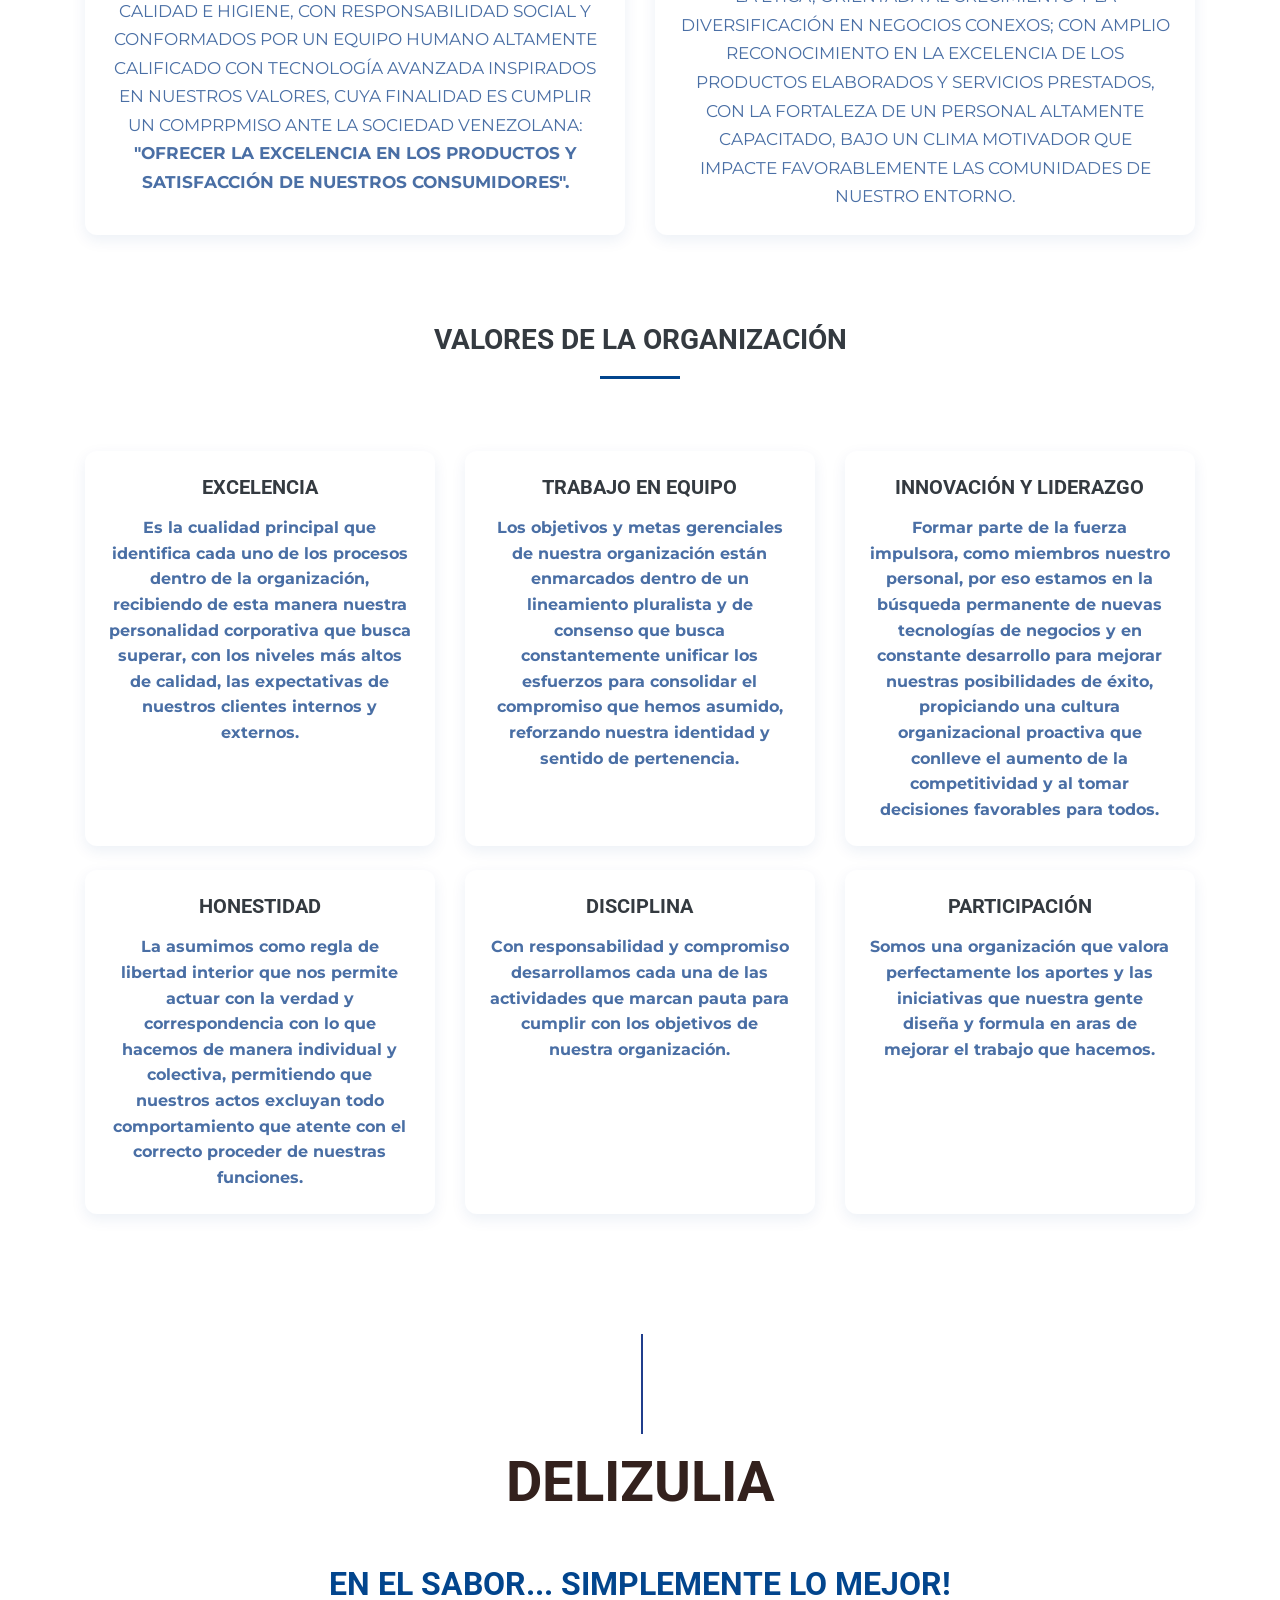
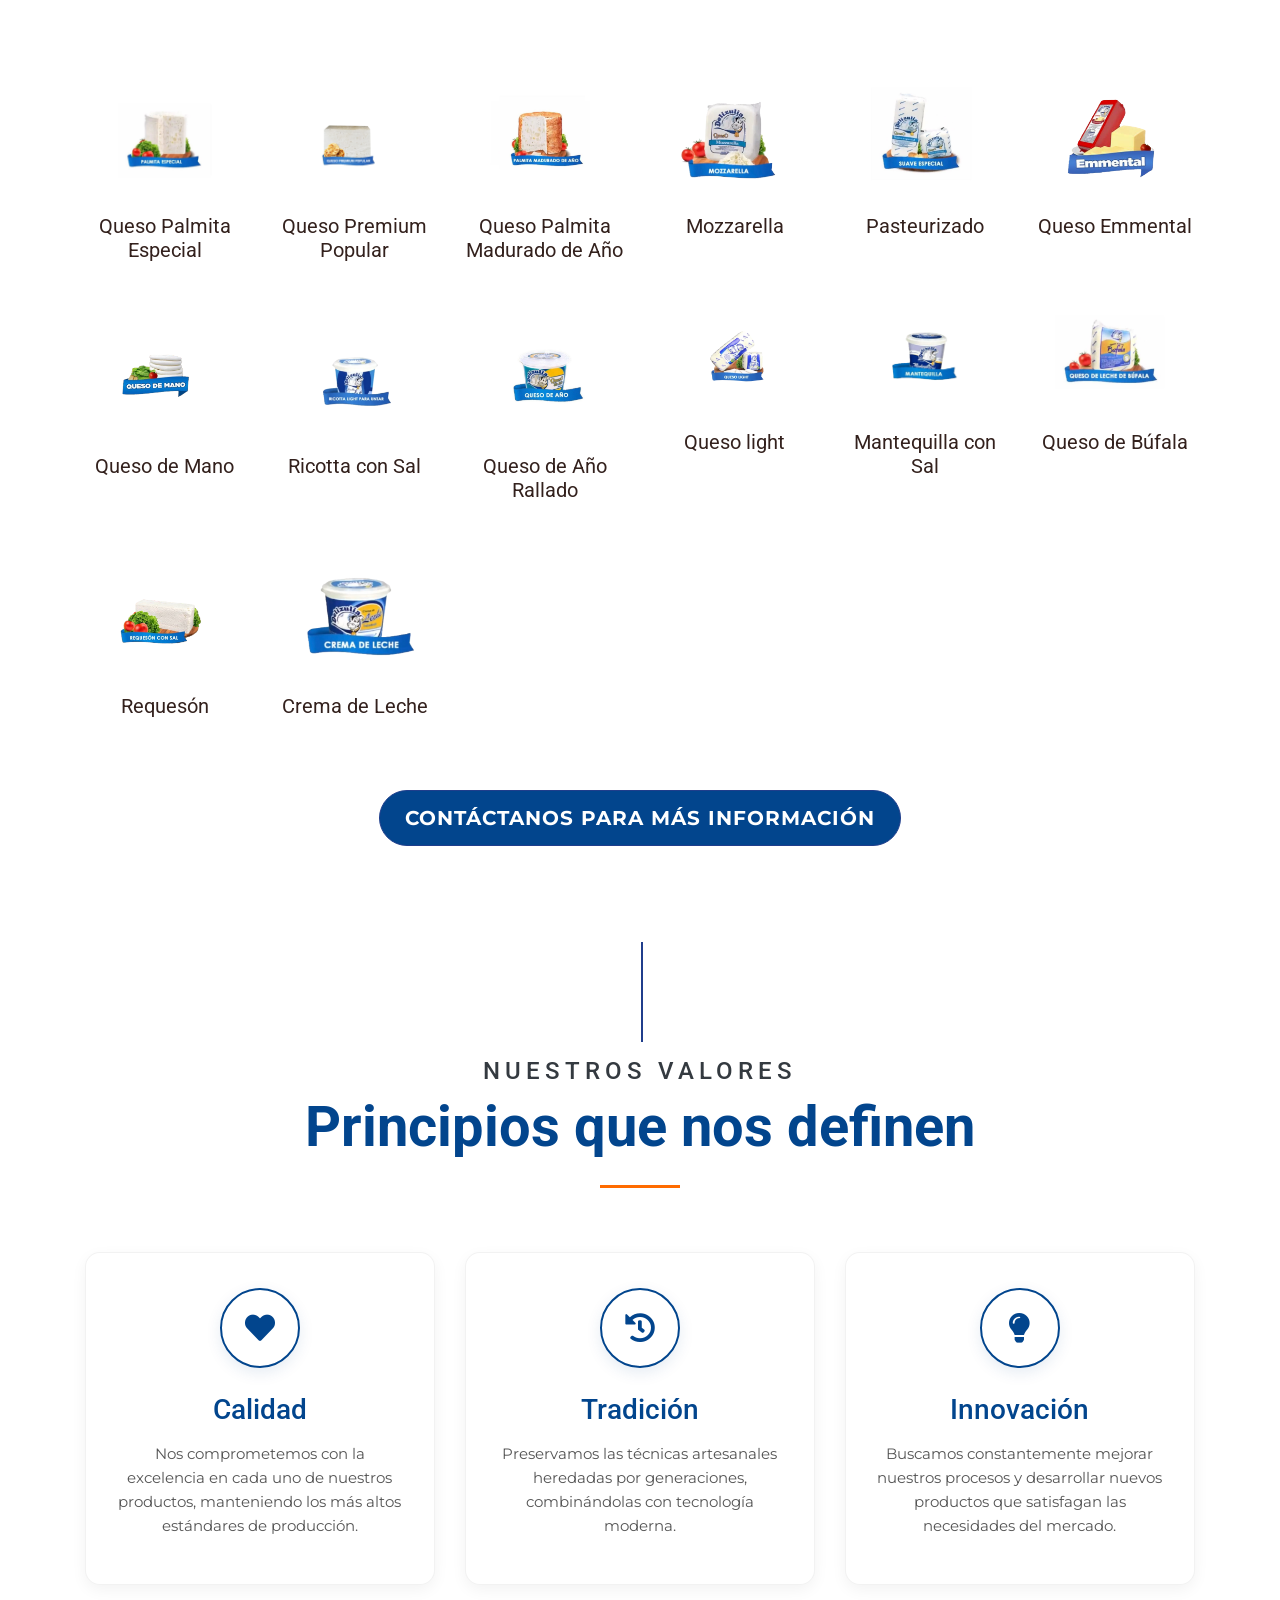
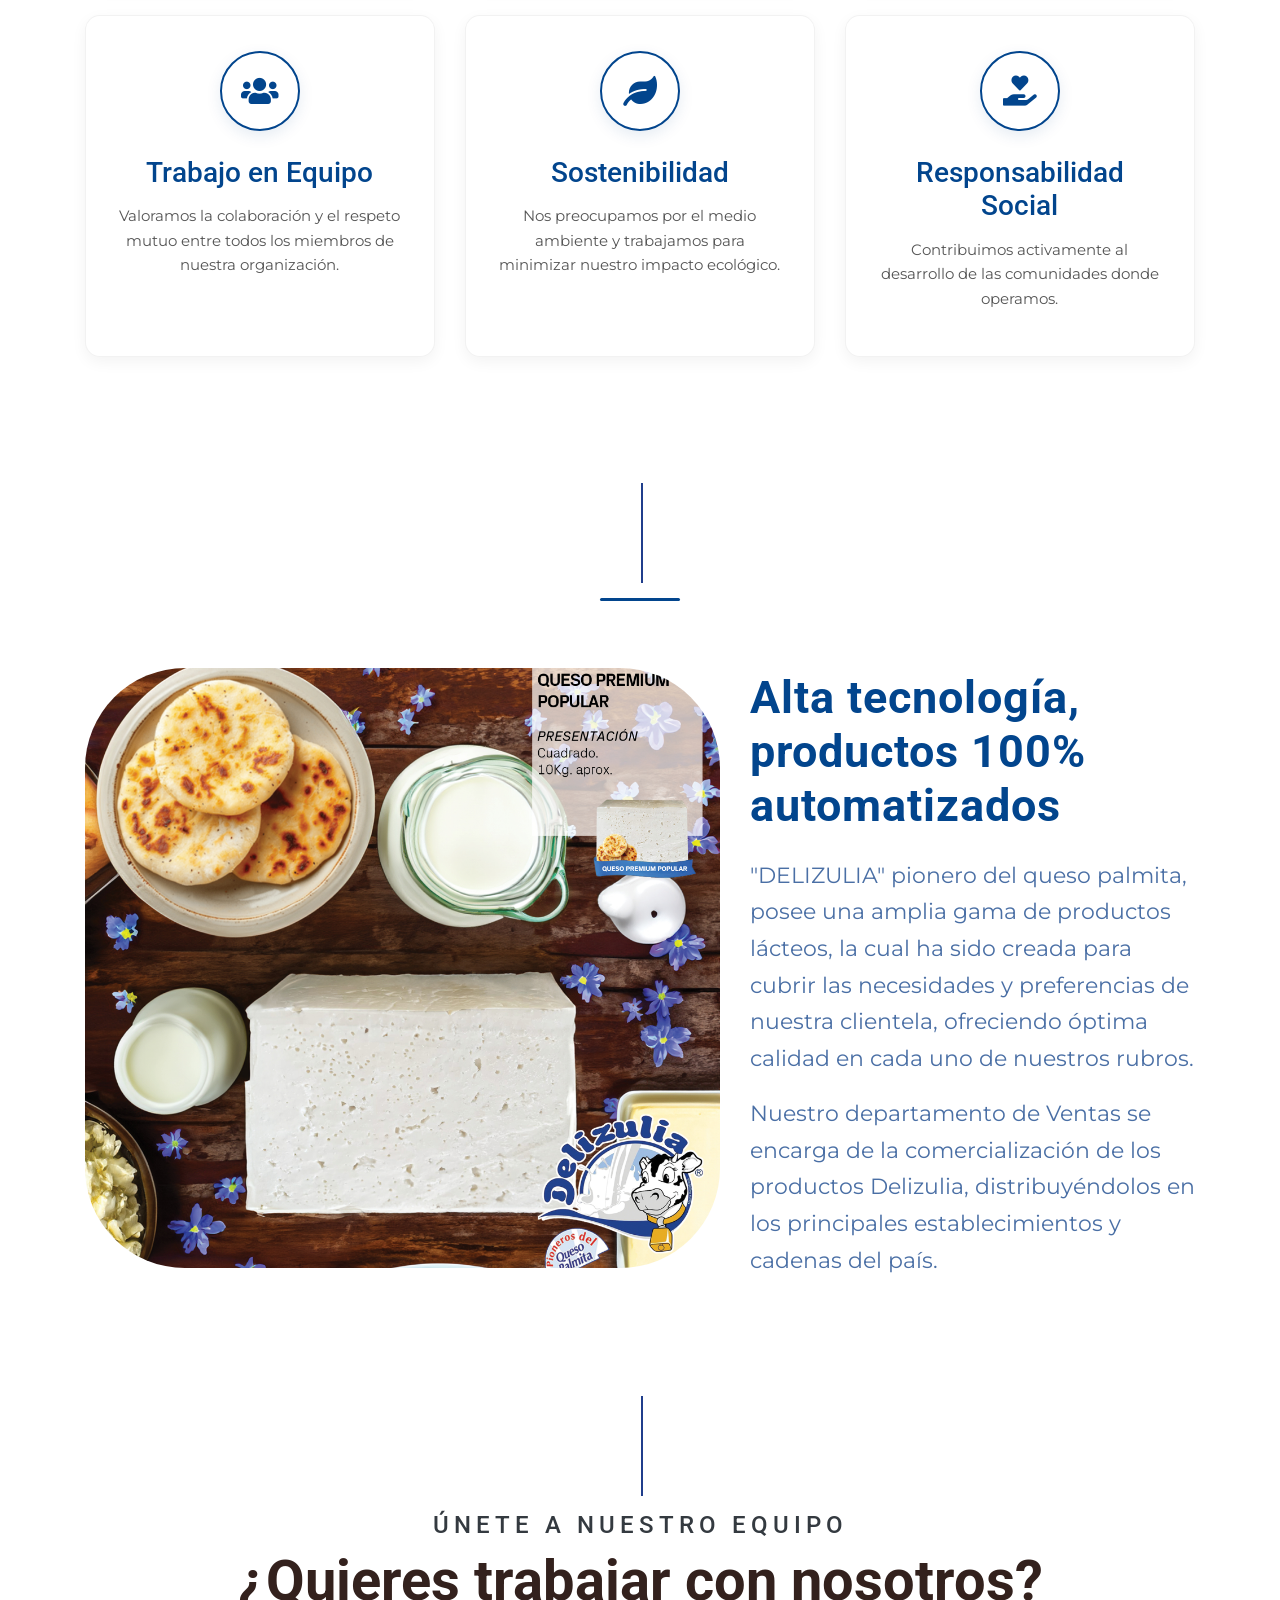
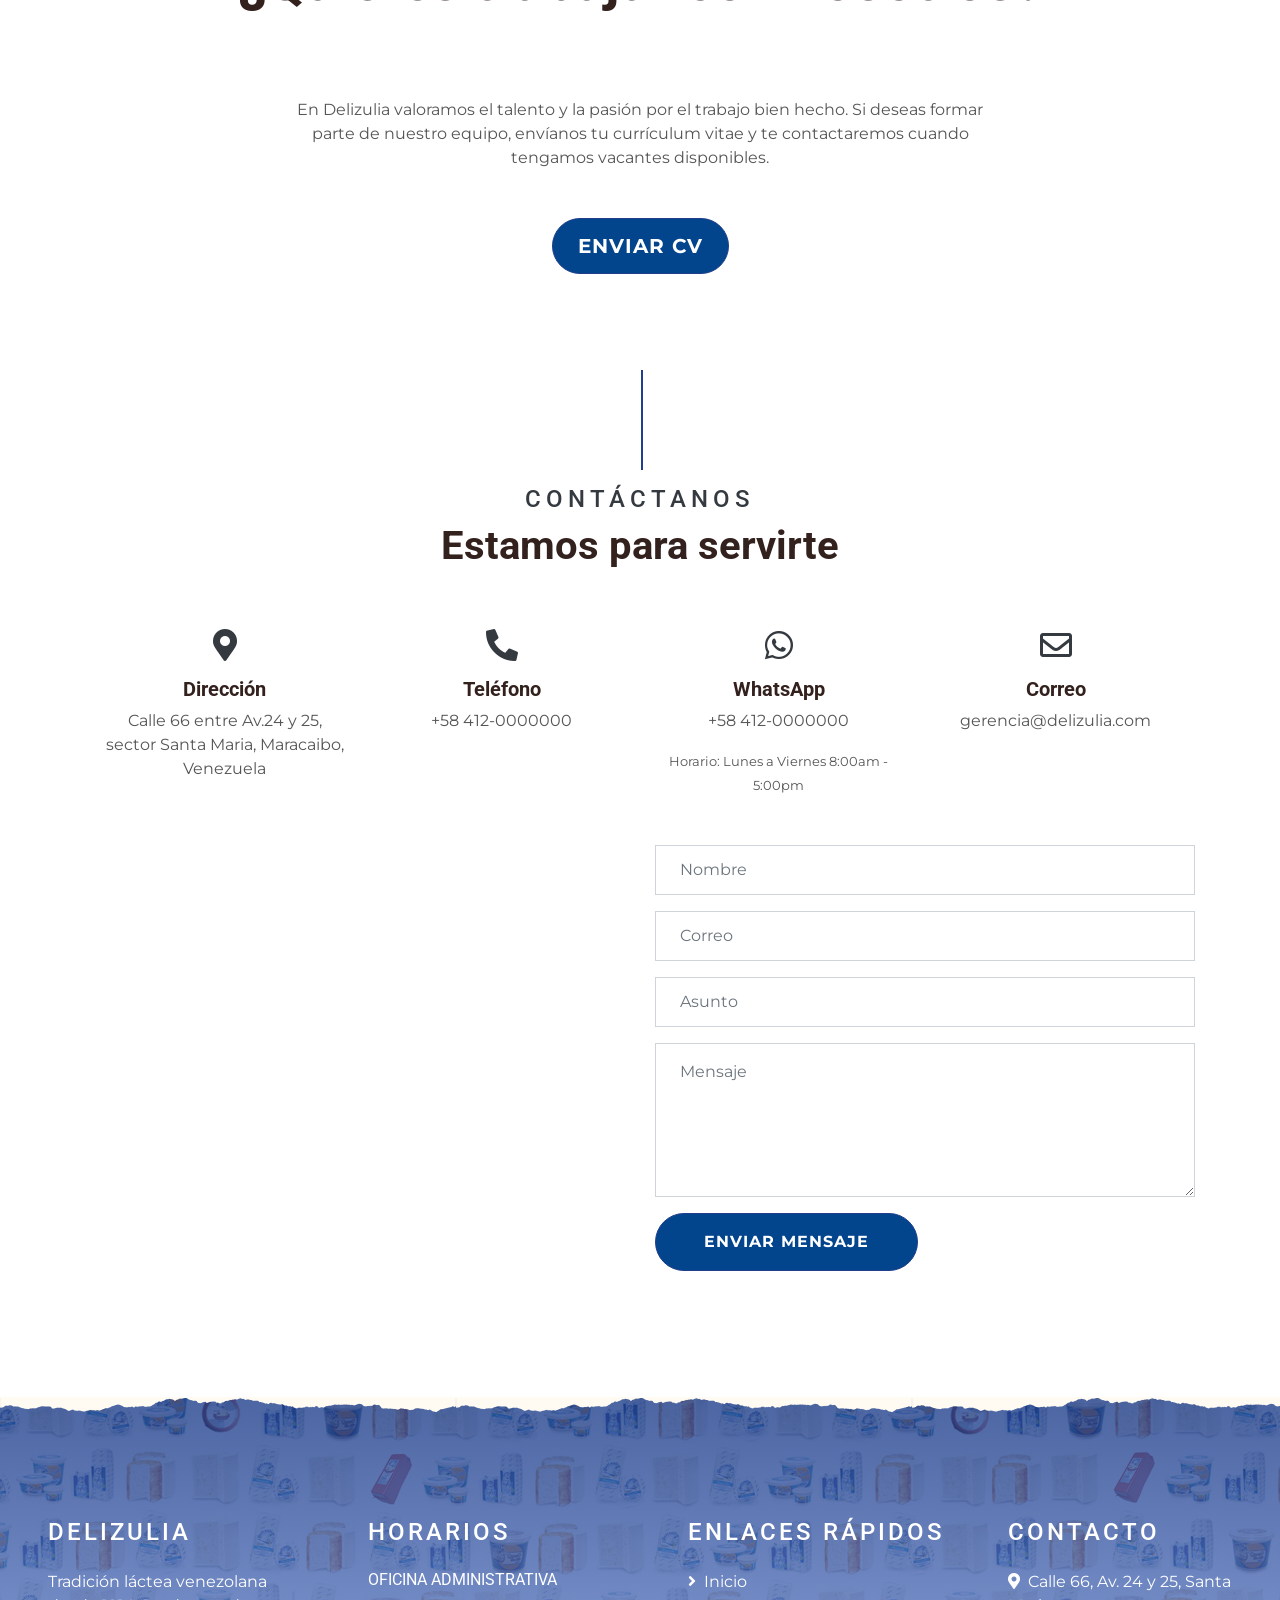
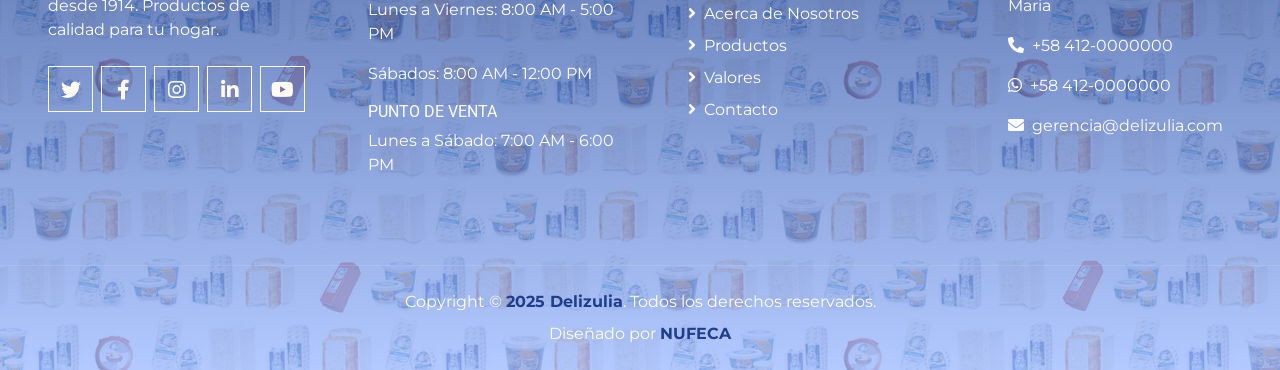
==== commit 26633333: "Update index.html" ====
--- a/index.html
+++ b/index.html
@@ -458,6 +458,7 @@
                 <a href="#contacto" class="btn btn-primary btn-lg cta-button">Contáctanos para más información</a>
             </div>
     </div>
+    </div>    
 
     <style>
         .product-circle {
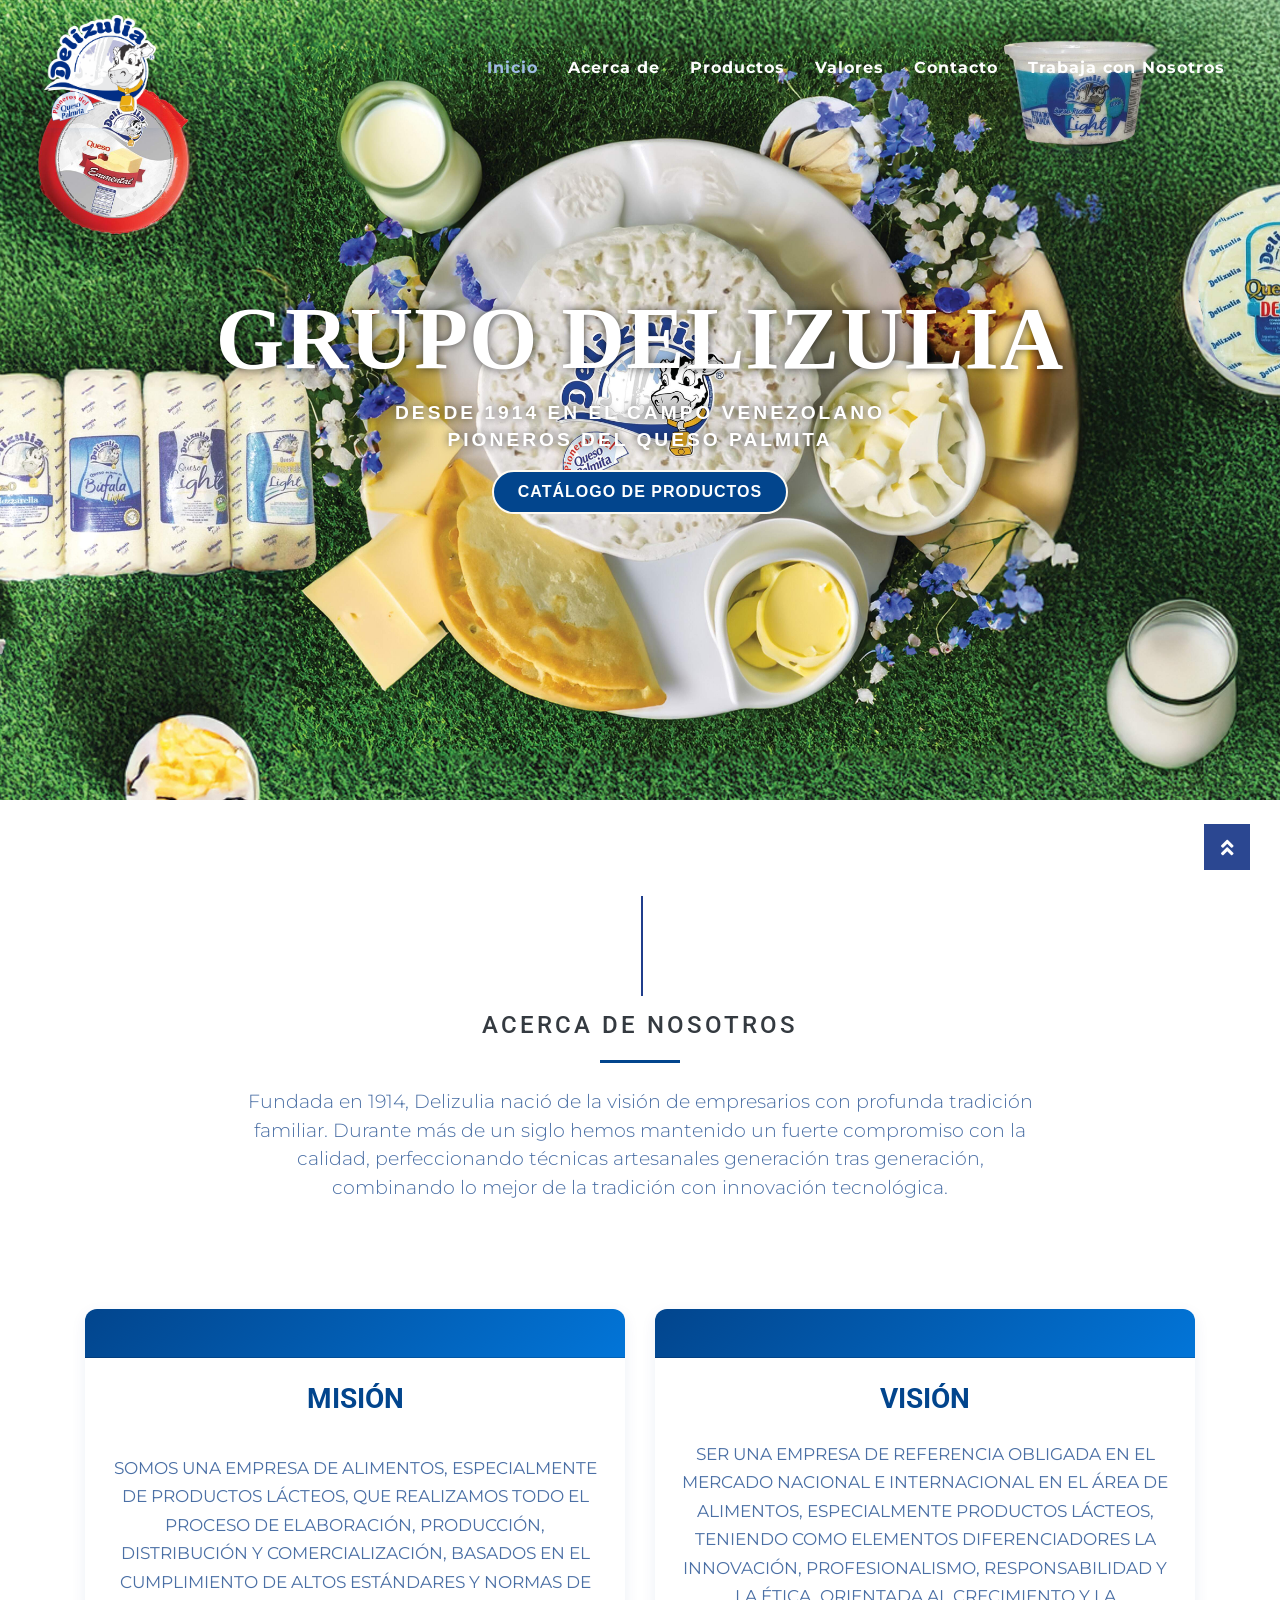
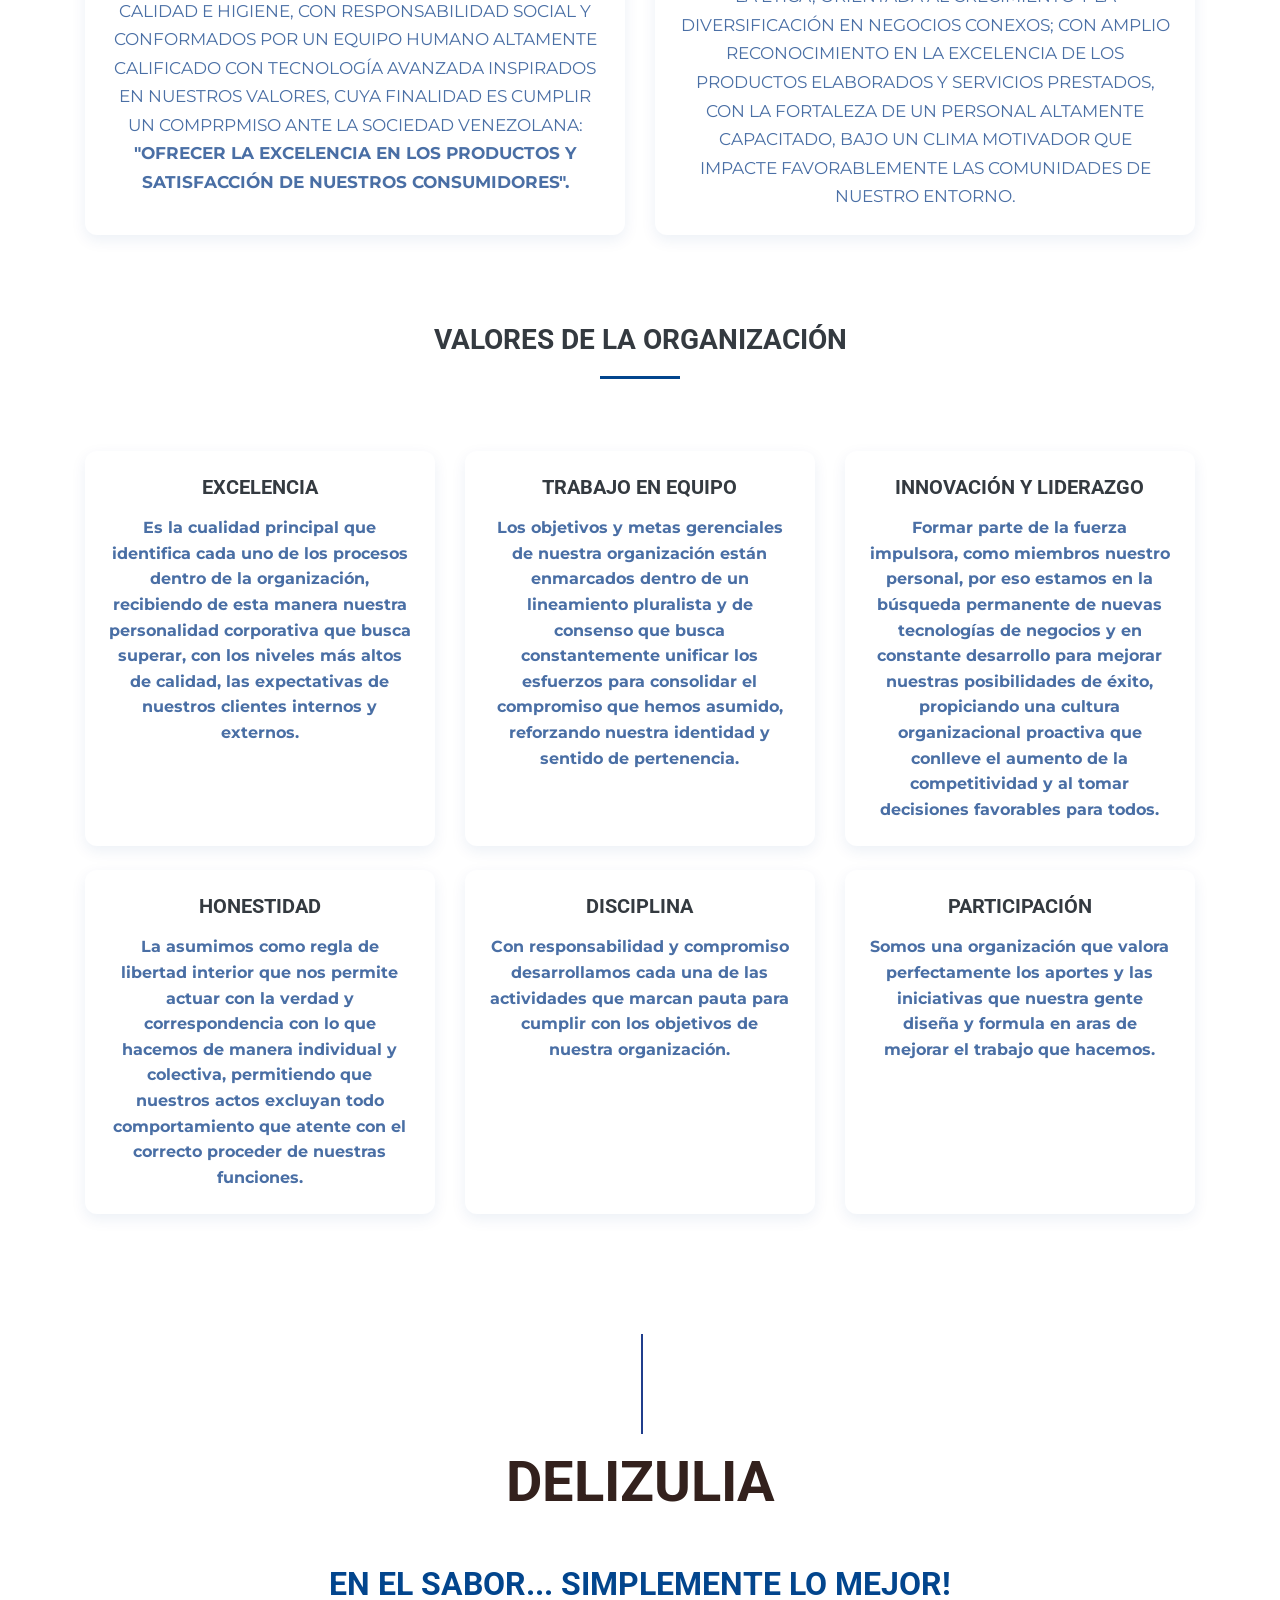
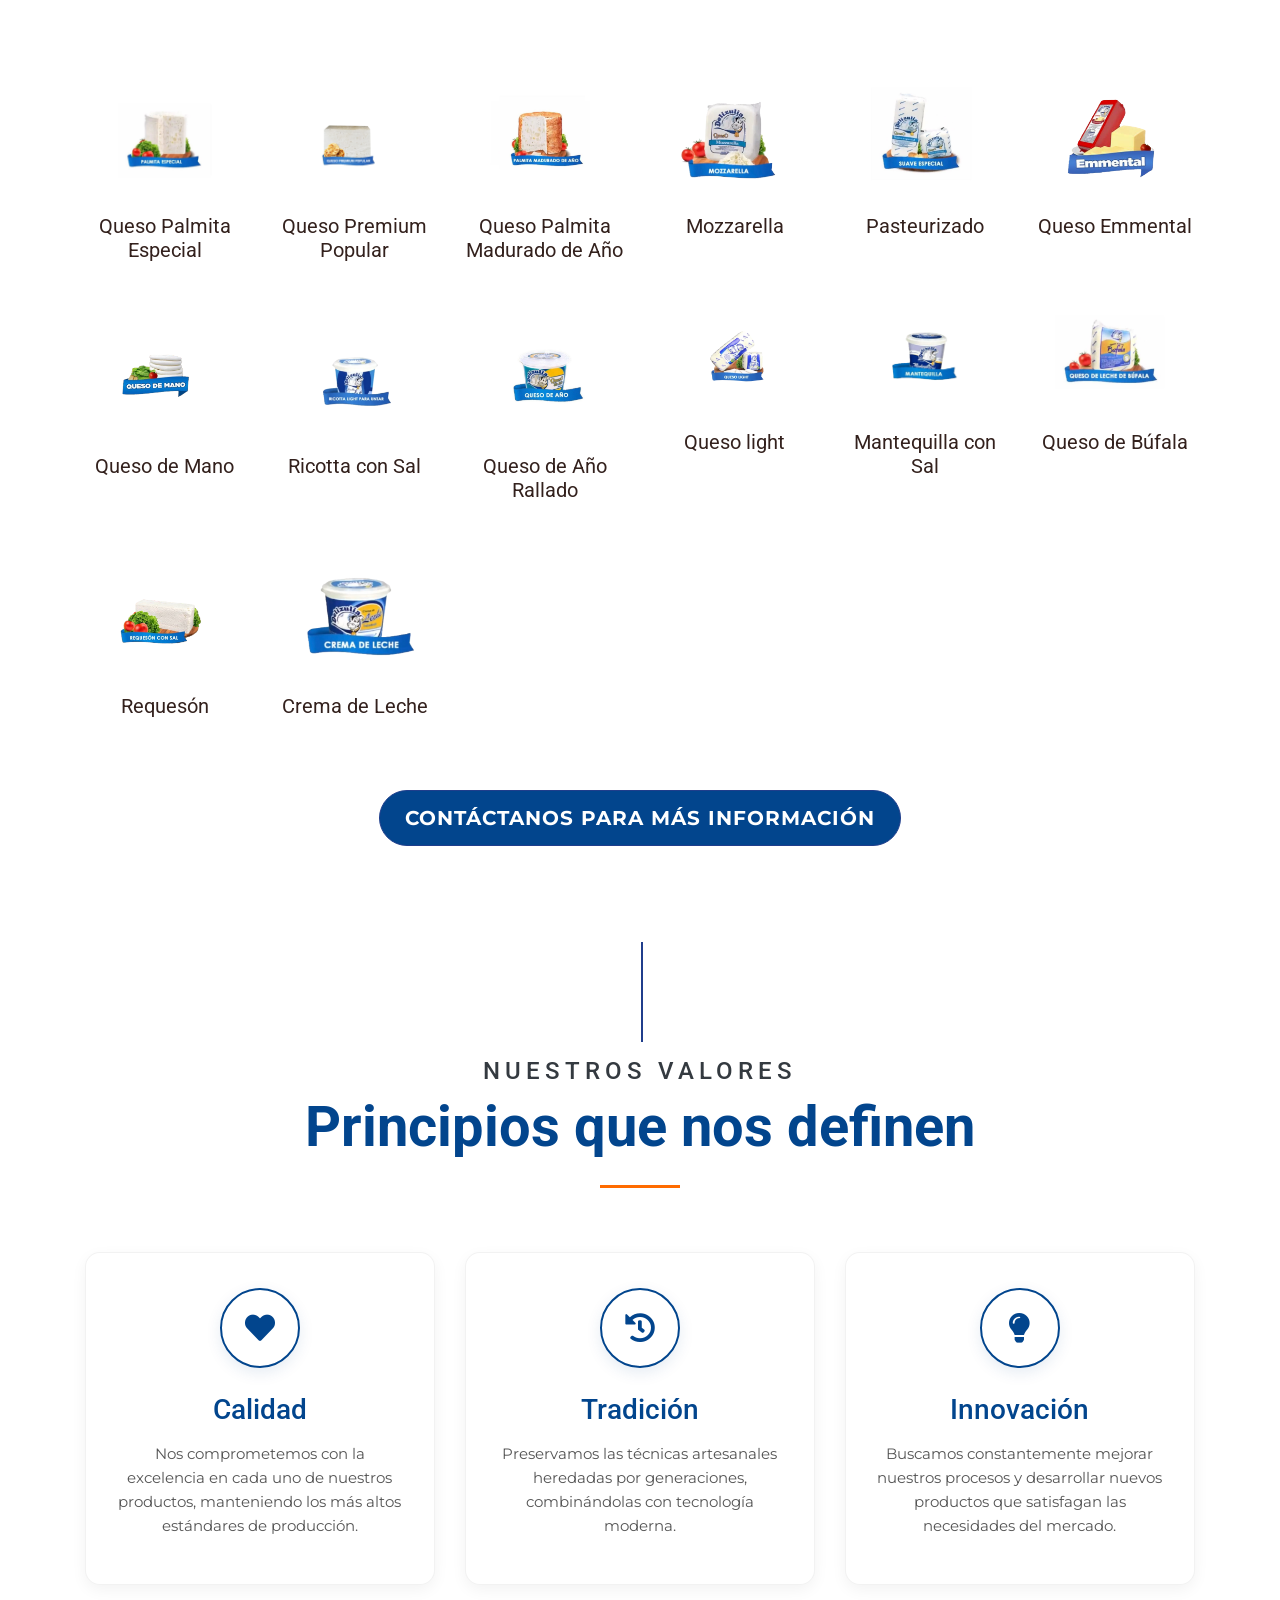
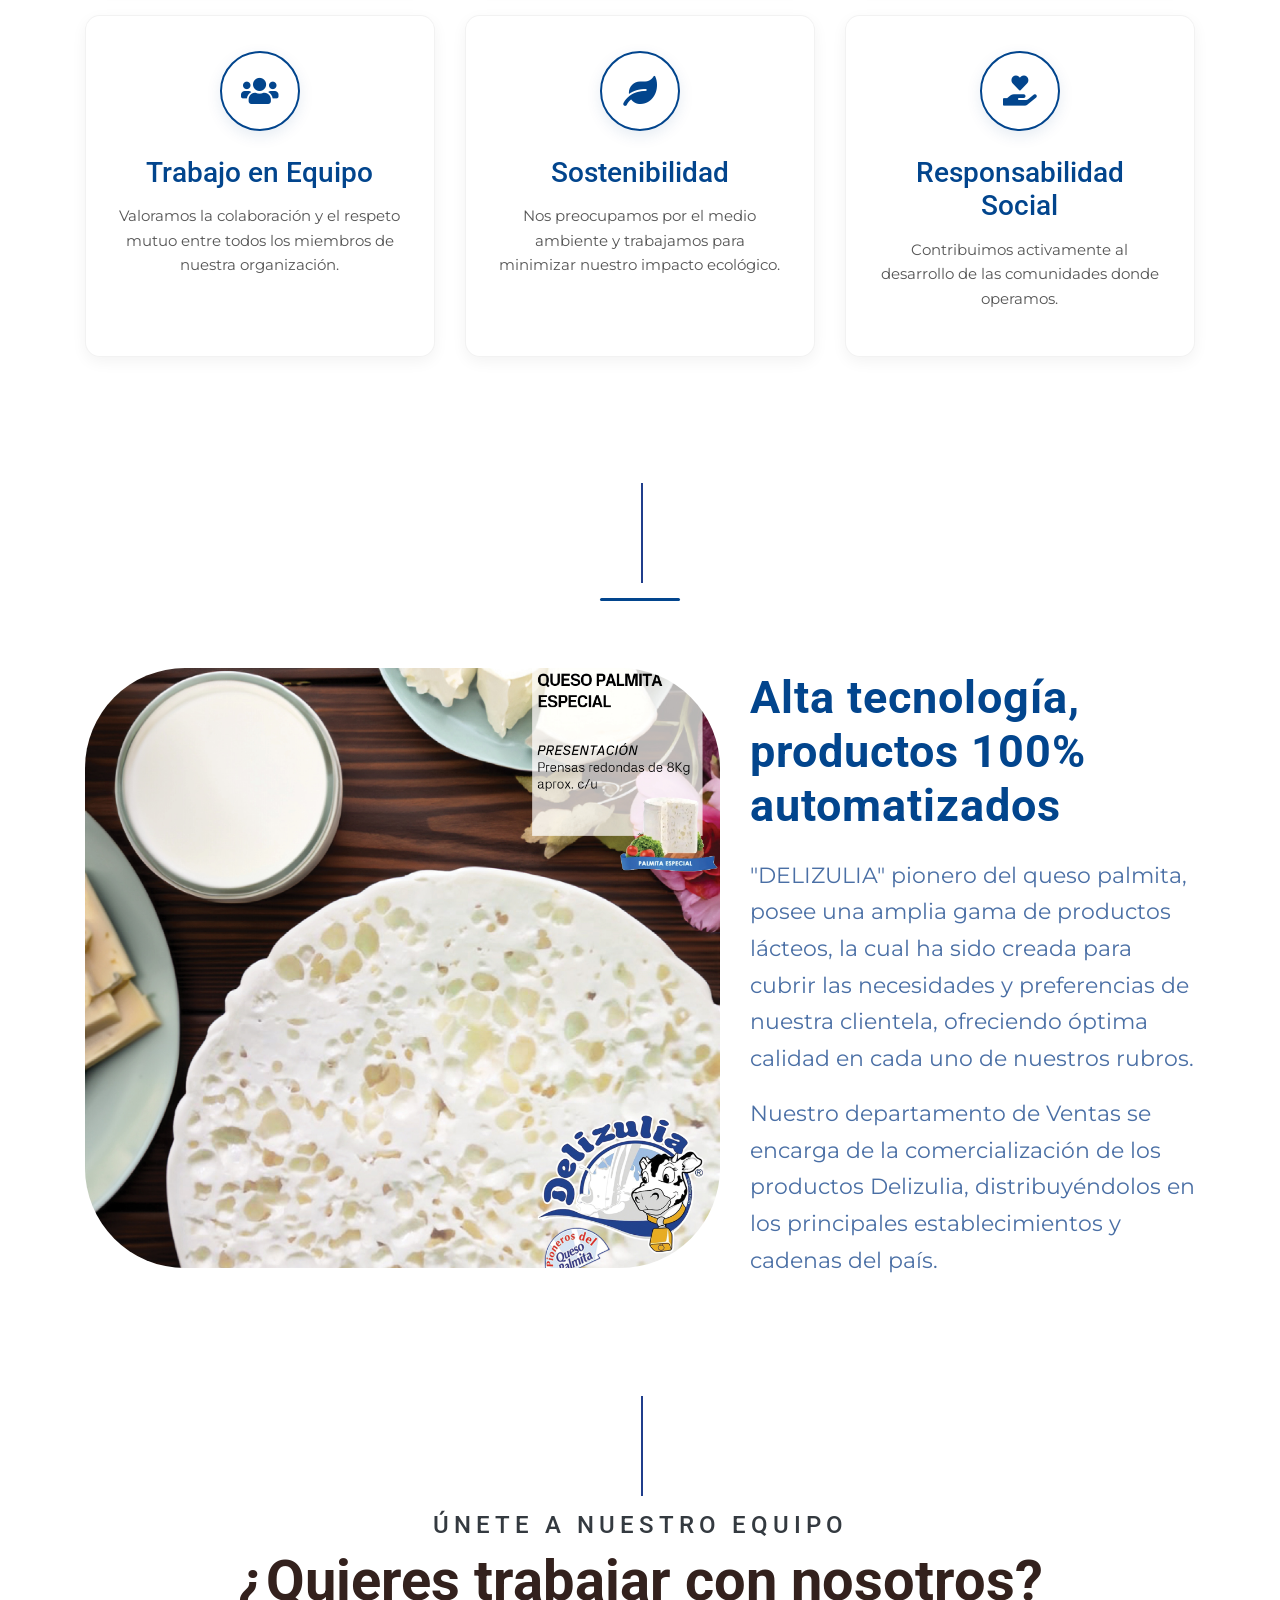
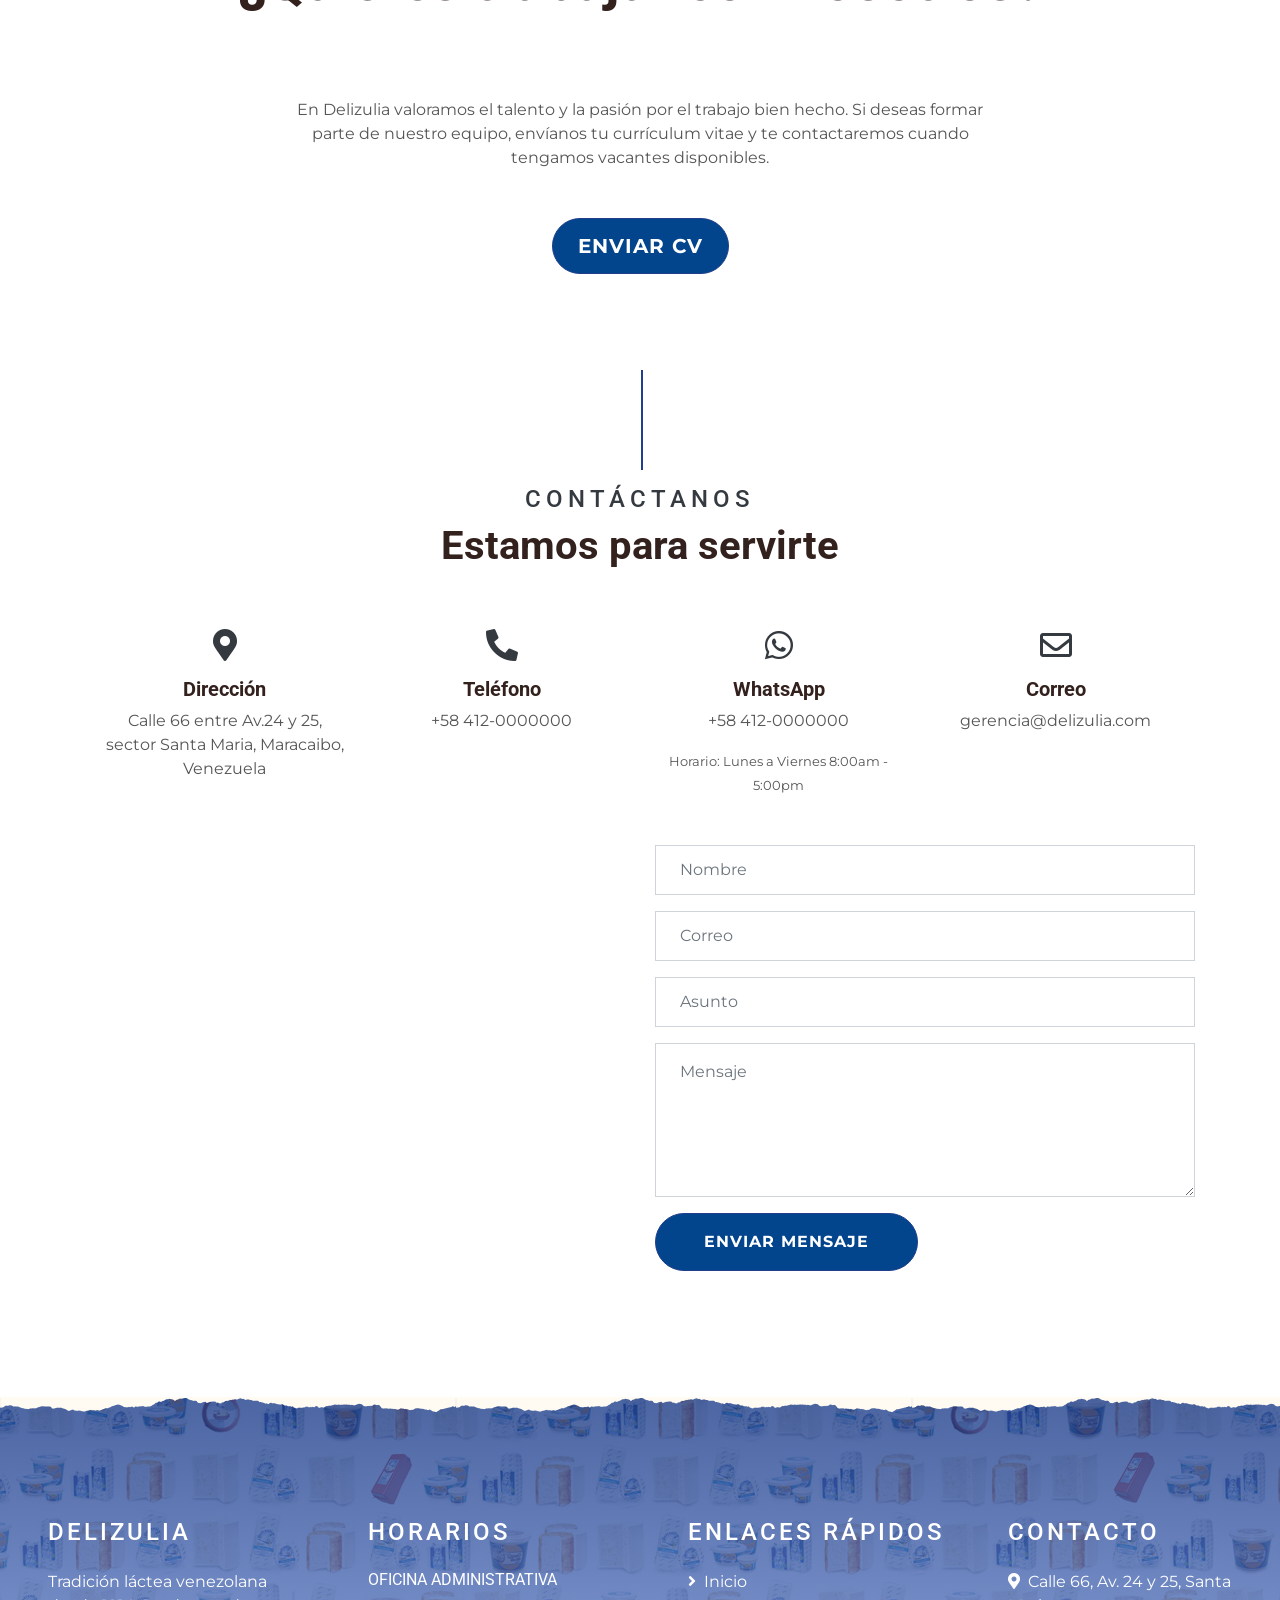
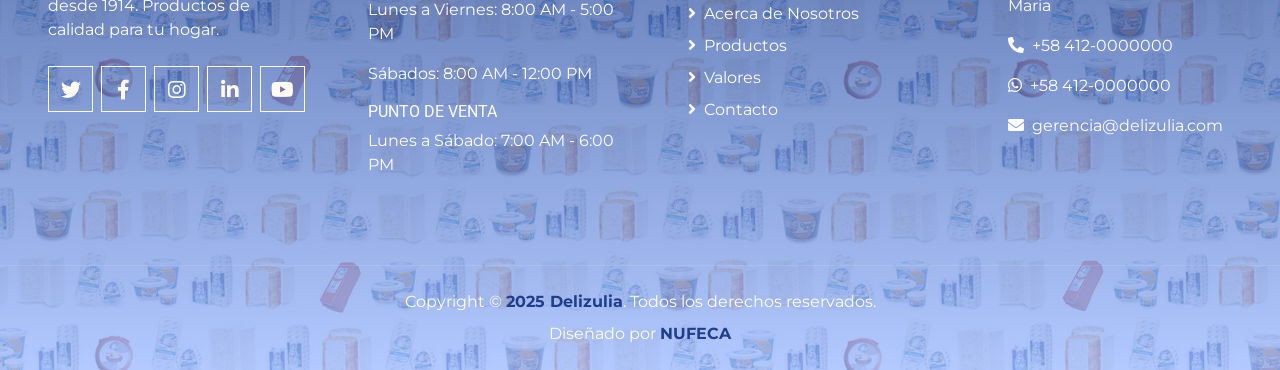
==== commit 2fbe129e: "cambio" ====
--- a/index.html
+++ b/index.html
@@ -215,16 +215,30 @@
     <div class="container-fluid p-0 mb-5" id="inicio">
         <div class="container-fluid p-0 mb-5">
             <div class="position-relative overflow-hidden" style="height: 800px;">
-                <img class="w-100 h-100" src="img/inicio1.jpg" style="object-fit: cover">
-                <div class="carousel-caption d-flex flex-column align-items-center justify-content-center h-100">
-                    <h1 class="display-1 text-white m-0" style="font-family: 'Cormorant', serif; font-weight: 700; font-size: 5.5rem; letter-spacing: 1px; text-shadow: 0 0 20px rgba(0,0,0,0.5);">GRUPO DELIZULIA</h1>
-                    <h2 class="text-white m-0 mt-2" style="font-family: 'Proza Libre', sans-serif; font-weight: 700; font-size: 1.2rem; letter-spacing: 3px; white-space: pre-line; line-height: 1.2;">
+                <img class="w-100 h-100" src="img/inicio01.jpg" style="object-fit: cover">
+                <div class="carousel-caption d-flex flex-column align-items-center justify-content-center h-100 px-3">
+                    <h1 class="text-white m-0 text-center" style="font-family: 'Cormorant', serif; font-weight: 700; font-size: 2.5rem; letter-spacing: 1px; text-shadow: 0 0 10px rgba(0,0,0,0.7); line-height: 1.2;">
+                        GRUPO DELIZULIA
+                    </h1>
+                    <h2 class="text-white m-0 mt-2 text-center" style="font-family: 'Proza Libre', sans-serif; font-weight: 700; font-size: 0.9rem; letter-spacing: 2px; line-height: 1.4; text-shadow: 0 0 8px rgba(0,0,0,0.7); max-width: 600px;">
                         DESDE 1914 EN EL CAMPO VENEZOLANO<br>PIONEROS DEL QUESO PALMITA
                     </h2>
-                    <a href="#productos" class="btn btn-outline-light btn-lg mt-3 cta-button" style="font-family: 'Proza Libre', sans-serif; font-weight: 700; letter-spacing: 2px; border-width: 2px;">CATÁLOGO DE PRODUCTOS</a>
-                </div>
-            </div>
-        </div>          
+                    <a href="#productos" class="btn btn-outline-light mt-3 cta-button" style="font-family: 'Proza Libre', sans-serif; font-weight: 700; letter-spacing: 1px; border-width: 2px; font-size: 0.9rem; padding: 0.5rem 1.25rem;">
+                        CATÁLOGO DE PRODUCTOS
+                    </a>
+                </div>
+                <style>
+                    @media (min-width: 768px) {
+                        #inicio h1 { font-size: 4.5rem !important; }
+                        #inicio h2 { font-size: 1.2rem !important; letter-spacing: 3px !important; }
+                        #inicio .btn { font-size: 1rem !important; padding: 0.5rem 1.5rem !important; }
+                    }
+                    @media (min-width: 1200px) {
+                        #inicio h1 { font-size: 5.5rem !important; }
+                    }
+                </style>
+            </div>
+        </div>
     </div>
 
     <div class="container-fluid py-5" id="acerca" style="background-color: #ffff;">
